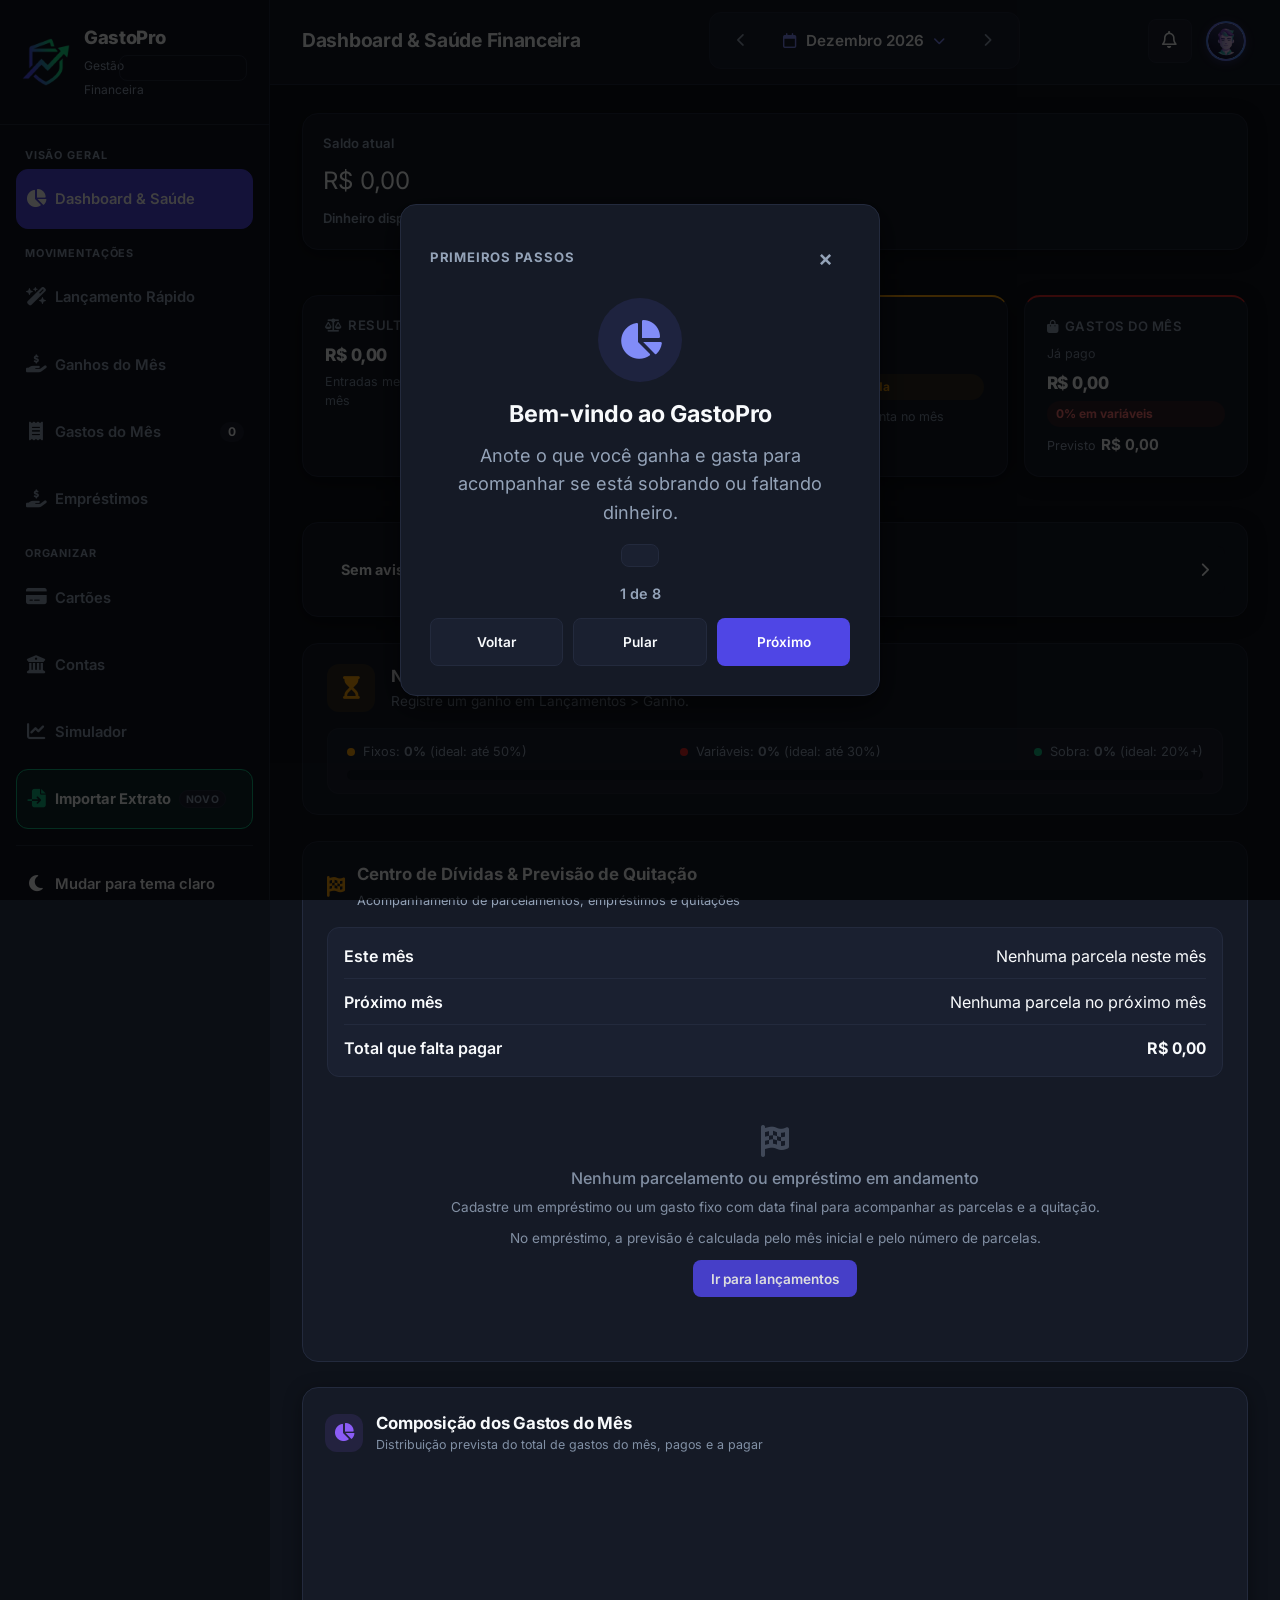
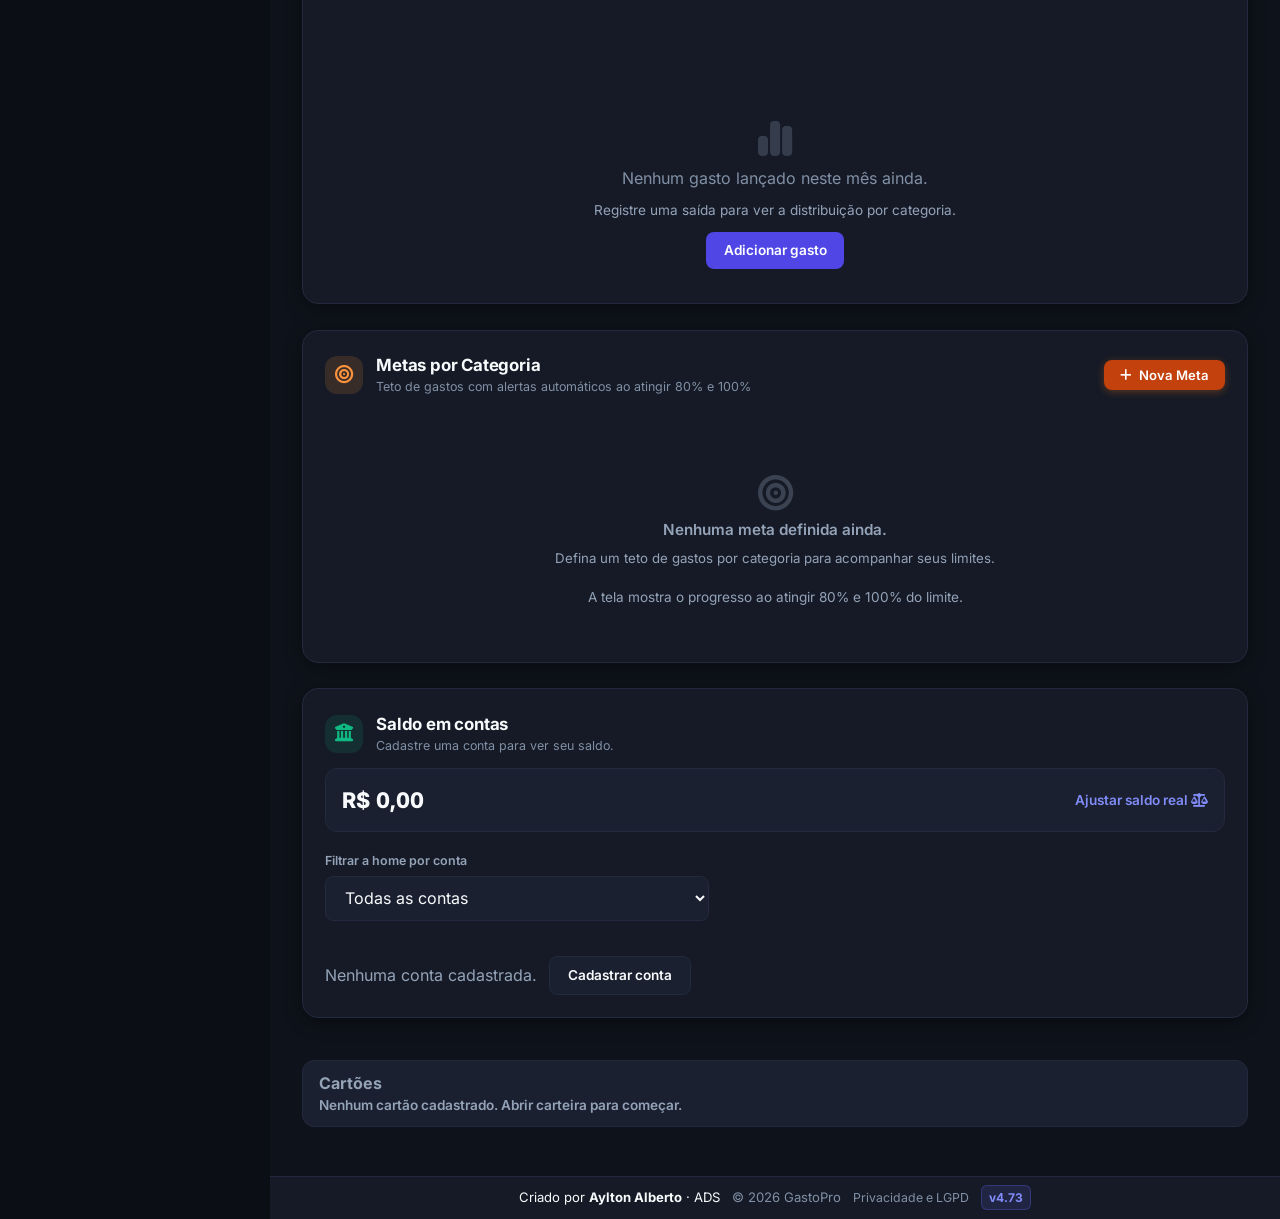
==== index.html @ 758fc3a4 "Corrige Politica de Privacidade e testes de push" ====
<!DOCTYPE html>
<html lang="pt-BR">

<head>
  <meta charset="UTF-8" />
  <meta http-equiv="Content-Security-Policy"
    content="default-src 'self';
             script-src 'self';
             style-src 'self' 'unsafe-inline';
             font-src 'self';
             img-src 'self' data: blob: https://*.googleusercontent.com;
             object-src 'none';
             base-uri 'self';
             form-action 'self';
             connect-src 'self' https://xfjhgzcqlrhpckqwnqtk.supabase.co wss://xfjhgzcqlrhpckqwnqtk.supabase.co;" />

  <script src="js/theme.js"></script>
  <meta name="viewport" content="width=device-width, initial-scale=1.0, viewport-fit=cover" />
  <title>GastoPro — Controle de Gastos & Saúde Financeira</title>
  <meta name="description"
    content="GastoPro: controle financeiro pessoal profissional com Dashboard de Saúde Financeira, Ganhos e Gastos integrados." />
  <meta name="theme-color" content="#0b0e14" />
  <meta name="mobile-web-app-capable" content="yes" />
  <meta name="apple-mobile-web-app-capable" content="yes" />
  <meta name="apple-mobile-web-app-status-bar-style" content="default" />
  <meta name="apple-mobile-web-app-title" content="GastoPro" />
  <link rel="icon" type="image/png" sizes="192x192" href="assets/icon-192.png" />
  <link rel="apple-touch-icon" sizes="180x180" href="assets/apple-touch-icon.png" />
  <link rel="manifest" href="manifest.json" />

  <link rel="stylesheet" href="assets/fontawesome/css/all.min.css" />

  <!-- CSS -->
  <link rel="stylesheet" href="css/style.css" />
</head>

<body class="auth-checking">

  <a class="skip-link" href="#mainContent">Pular para o conteúdo</a>

  <div class="app-shell">

    <!-- Overlay para fechar sidebar no mobile ao clicar fora -->
    <div class="sidebar-overlay" id="sidebarOverlay"></div>

    <!-- ==========================================
         MENU LATERAL (SIDEBAR)
         ========================================== -->
    <aside class="sidebar" id="sidebar">
      <div class="sidebar-top">
        <div class="brand">
          <img src="assets/logo-symbol.png" alt="Símbolo GastoPro" class="brand-logo-img" />
          <div class="brand-text">
            <h2>GastoPro</h2>
            <span>Gestão Financeira</span>
          </div>
        </div>
        <button class="sidebar-close-btn" id="closeSidebarBtn" title="Fechar Menu" aria-label="Fechar menu de navegação">
          <i class="fa-solid fa-xmark"></i>
        </button>
        <div id="dashboardBalanceCheckNotice" class="balance-check-notice balance-check-notice-dashboard" hidden></div>
      </div>

      <nav class="sidebar-nav">
        <div class="sidebar-nav-groups">
          <section class="sidebar-group" aria-labelledby="sidebarDailyTitle">
            <h3 class="sidebar-group-title" id="sidebarDailyTitle">Visão geral</h3>
            <button class="nav-item active" data-view="dashboard" id="navDashboard">
              <i class="fa-solid fa-chart-pie"></i>
              <span>Dashboard & Saúde</span>
            </button>
          </section>

          <section class="sidebar-group" aria-labelledby="sidebarMovementTitle">
            <h3 class="sidebar-group-title" id="sidebarMovementTitle">Movimentações</h3>
            <button class="nav-item nav-item-wizard" id="sidebarWizardBtn" title="Lançamento rápido guiado em 4 passos">
              <i class="fa-solid fa-wand-magic-sparkles"></i>
              <span>Lançamento Rápido</span>
            </button>
            <button class="nav-item" data-view="incomes" id="navIncomes">
              <i class="fa-solid fa-hand-holding-dollar"></i>
              <span>Ganhos do Mês</span>
              <span class="nav-badge" id="sidebarIncomeCount" hidden></span>
            </button>
            <button class="nav-item" data-view="expenses" id="navExpenses">
              <i class="fa-solid fa-receipt"></i>
              <span>Gastos do Mês</span>
              <span class="nav-badge" id="sidebarExpenseCount"></span>
            </button>
            <button class="nav-item" data-view="loans" id="navLoans">
              <i class="fa-solid fa-hand-holding-dollar"></i>
              <span>Empréstimos</span>
            </button>
          </section>

          <section class="sidebar-group" aria-labelledby="sidebarMoreTitle">
            <h3 class="sidebar-group-title" id="sidebarMoreTitle">Organizar</h3>
            <button class="nav-item" data-view="cards" id="navCards">
              <i class="fa-solid fa-credit-card"></i>
              <span>Cartões</span>
            </button>
            <button class="nav-item" data-view="accounts" id="navAccounts">
              <i class="fa-solid fa-building-columns"></i>
              <span>Contas</span>
            </button>
            <button class="nav-item" data-view="simulator" id="navSimulator">
              <i class="fa-solid fa-chart-line" aria-hidden="true"></i>
              <span>Simulador</span>
            </button>
            <button class="nav-item nav-item-import" id="sidebarImportBtn" title="Importar arquivo (CSV, OFX ou XML)">
              <i class="fa-solid fa-file-import"></i>
              <span>Importar Extrato</span>
              <span class="nav-import-badge">Novo</span>
            </button>
          </section>
        </div>

        <div class="sidebar-footer">
          <button class="nav-item" data-view="admin" id="navAdmin" hidden>
            <i class="fa-solid fa-shield-halved"></i>
            <span>Admin</span>
            <span class="nav-badge admin-nav-badge" id="adminNewCount" aria-label="0 mensagens novas" hidden>0</span>
          </button>
          <button type="button" class="nav-item theme-toggle-btn" id="themeToggleBtn"
            aria-label="Mudar para tema claro" aria-pressed="false" title="Mudar para tema claro">
            <i class="fa-solid fa-moon" id="themeToggleIcon" aria-hidden="true"></i>
            <span class="theme-toggle-label" id="themeToggleLabel">Mudar para tema claro</span>
          </button>
        </div>
      </nav>
    </aside>

    <!-- ==========================================
         ÁREA PRINCIPAL DE CONTEÚDO
         ========================================== -->
    <div class="main-content">

      <!-- Topbar Header -->
      <header class="topbar">
        <div class="topbar-left">
          <button class="menu-toggle-btn" id="menuToggleBtn" title="Alternar Menu" aria-label="Abrir menu de navegação" aria-expanded="false">
            <i class="fa-solid fa-bars"></i>
          </button>
          <h1 class="view-title" id="currentViewTitle">Dashboard Geral</h1>
        </div>

        <button type="button" class="mobile-brand" data-goto="dashboard" aria-label="GastoPro — início">
          <img src="assets/logo-symbol.png" alt="" />
          <span>GastoPro</span>
        </button>

        <!-- Seletor de Mês com Mini Calendário Popover -->
        <div class="month-selector-bar" id="monthSelectorBar">
          <button id="prevMonthBtn" class="btn-icon" title="Mês anterior" aria-label="Mês anterior">
            <i class="fa-solid fa-chevron-left"></i>
          </button>

          <button class="current-month-display" id="monthPickerTrigger" title="Clique para abrir o calendário de meses" aria-haspopup="dialog" aria-expanded="false">
            <i class="fa-regular fa-calendar text-primary"></i>
            <span id="currentMonthLabel"></span>
            <i class="fa-solid fa-chevron-down caret-icon"></i>
          </button>

          <button id="nextMonthBtn" class="btn-icon" title="Próximo mês" aria-label="Próximo mês">
            <i class="fa-solid fa-chevron-right"></i>
          </button>

          <!-- POPOVER CALENDÁRIO DE MESES -->
          <div class="month-picker-popover" id="monthPickerPopover" role="dialog" aria-label="Selecionar mês">
            <div class="picker-year-nav">
              <button class="btn-icon btn-sm" id="pickerPrevYearBtn" title="Ano anterior" aria-label="Ano anterior">
                <i class="fa-solid fa-chevron-left"></i>
              </button>
              <strong id="pickerYearDisplay">2026</strong>
              <button class="btn-icon btn-sm" id="pickerNextYearBtn" title="Próximo ano" aria-label="Próximo ano">
                <i class="fa-solid fa-chevron-right"></i>
              </button>
            </div>

            <div class="picker-months-grid" id="pickerMonthsGrid">
              <!-- Renderizado dinamicamente -->
            </div>
          </div>
        </div>

        <!-- Topbar Right: Saldo + Botão Atualizar + Foto/Avatar do Usuário -->
        <div class="topbar-right">
          <div class="topbar-summary">
            <div class="topbar-balance-content">
              <div class="topbar-balance-line">
                <span class="topbar-label">Saldo atual:</span>
                <button type="button" class="topbar-value financial-amount financial-amount--neutral topbar-balance-button" id="topbarBalance"
                  data-action="open-balance-adjustment" aria-label="Ajustar saldo real da conta">R$ 0,00</button>
                <span class="topbar-empty-message" id="topbarBalanceEmpty" hidden>Cadastre uma conta para ver seu saldo.</span>
              </div>
              <div class="topbar-month-result">
                <span>Resultado do mês:</span>
                <strong class="financial-amount financial-amount--neutral" id="topbarMonthlyResult">R$ 0,00</strong>
              </div>
              <small class="account-balance-date-note topbar-balance-date-note" id="topbarBalanceDateNote" hidden>
                Informe a data do saldo inicial para maior precisão.
              </small>
            </div>
          </div>

          <button type="button" class="notifications-trigger" id="notificationsTrigger" data-action="toggle-notifications"
            aria-label="Abrir avisos" aria-expanded="false" aria-controls="notificationsPanel">
            <i class="fa-regular fa-bell" aria-hidden="true"></i>
            <span class="notifications-unread-count" id="notificationsUnreadCount" hidden>0</span>
          </button>

          <button class="user-avatar-btn" id="userMenuBtn" title="Menu do Usuário" aria-label="Abrir menu do usuário" aria-haspopup="dialog" aria-expanded="false">
            <img src="assets/default_avatar.jpg" alt="Avatar do Usuário" class="user-avatar-sm" id="topbarAvatarImg" referrerpolicy="no-referrer" />
          </button>
        </div>
      </header>

      <nav class="mobile-bottom-nav" id="mobileBottomNav" aria-label="Navegação principal">
        <button type="button" class="mobile-bottom-nav-item is-active" data-action="mobile-nav"
          data-destination="home" aria-label="Início" aria-current="page">
          <i class="fa-solid fa-house" aria-hidden="true"></i><span>Início</span>
        </button>
        <button type="button" class="mobile-bottom-nav-item" data-action="mobile-nav"
          data-destination="entries" aria-label="Lançamentos">
          <i class="fa-solid fa-list" aria-hidden="true"></i><span>Lançamentos</span>
        </button>
        <button type="button" class="mobile-bottom-nav-item" data-action="mobile-nav"
          data-destination="cards" aria-label="Cartões">
          <i class="fa-solid fa-credit-card" aria-hidden="true"></i><span>Cartões</span>
        </button>
        <button type="button" class="mobile-bottom-nav-item" data-action="mobile-nav"
          data-destination="goals" aria-label="Metas">
          <i class="fa-solid fa-bullseye" aria-hidden="true"></i><span>Metas</span>
        </button>
        <button type="button" class="mobile-bottom-nav-item" data-action="mobile-nav"
          data-destination="more" aria-label="Mais opções">
          <i class="fa-solid fa-ellipsis" aria-hidden="true"></i><span>Mais</span>
        </button>
      </nav>

      <section class="notifications-panel" id="notificationsPanel" aria-label="Central de avisos" hidden>
        <div class="notifications-panel-header">
          <div>
            <h2>Avisos</h2>
            <p id="notificationsUnreadLabel">Nenhum aviso não lido</p>
          </div>
          <button type="button" class="drawer-close-btn notifications-close" id="closeNotificationsBtn"
            aria-label="Fechar avisos">&times;</button>
        </div>
        <div class="notifications-panel-actions">
          <button type="button" class="notification-text-action" data-action="notifications-clear-all">Limpar tudo</button>
        </div>
        <div class="notifications-list" id="notificationsList" aria-live="polite"></div>
        <details class="notifications-settings">
          <summary>Escolher quais avisos aparecem</summary>
          <div id="notificationSettingsList"></div>
        </details>
      </section>

      <!-- ==========================================
           DRAWER LATERAL DO USUÁRIO (DIREITA)
           ========================================== -->
      <div class="profile-drawer-overlay" id="profileDrawerOverlay"></div>
      <aside class="profile-drawer" id="profileDrawer" role="dialog" aria-modal="true" aria-label="Menu do usuário" aria-hidden="true" inert>
        <div class="drawer-header">
          <h3>Painel do Usuário</h3>
          <button class="drawer-close-btn" id="closeDrawerBtn" aria-label="Fechar menu do usuário">&times;</button>
        </div>

        <div class="drawer-body">
          <section class="drawer-section drawer-profile-section">
            <h4 class="drawer-section-title">Perfil</h4>
            <div class="drawer-user-card">
              <label class="profile-name-label" for="profileNameInput">Seu nome</label>
              <div class="drawer-avatar-wrapper" id="changeAvatarBtn" role="button" tabindex="0"
                aria-label="Enviar foto de perfil" title="Clique para fazer upload da sua foto">
                <div class="drawer-user-avatar">
                  <img src="assets/default_avatar.jpg" alt="Avatar do Usuário" id="drawerAvatarImg" referrerpolicy="no-referrer" />
                </div>
                <div class="avatar-camera-badge"><i class="fa-solid fa-camera"></i></div>
              </div>
              <input type="file" id="avatarFileInput" accept="image/jpeg,image/png,image/webp" style="display: none;" />
              <div class="drawer-user-info">
                <div class="profile-name-edit-row">
                  <input type="text" id="profileNameInput" class="profile-name-input" value="" placeholder="Escreva seu nome..." />
                  <button type="button" id="saveProfileNameBtn" class="btn-save-name" title="Salvar nome" aria-label="Salvar nome do perfil">
                    <i class="fa-solid fa-check" aria-hidden="true"></i><span>Salvar nome</span>
                  </button>
                </div>
              </div>
              <p class="drawer-storage-status" id="drawerStorageStatus">
                <i class="fa-solid fa-cloud-arrow-up text-primary" aria-hidden="true"></i>
                <span id="accountStatusText">Modo Local (Não conectado)</span>
              </p>
            </div>
            <div class="avatar-gallery" id="avatarGallery" role="group" aria-label="Galeria de avatares"></div>
            <button type="button" class="drawer-action-btn avatar-remove-button" id="removeProfilePhotoBtn" hidden>
              <div class="action-icon bg-primary-soft">
                <i class="fa-solid fa-image-portrait text-primary" aria-hidden="true"></i>
              </div>
              <div class="action-text">
                <strong>Remover foto</strong>
                <span>Voltar ao avatar escolhido</span>
              </div>
            </button>
          </section>

          <section class="drawer-section drawer-account-section">
            <h4 class="drawer-section-title">Conta</h4>
            <div class="drawer-account-controls">
            <div id="accountGuestCard" class="account-card">
              <p class="account-desc">Crie uma conta gratuita para sincronizar seus dados entre dispositivos.</p>
              <button type="button" id="openAuthModalBtn" class="btn-auth-trigger">
                <i class="fa-solid fa-arrow-right-to-bracket" aria-hidden="true"></i> Entrar ou Criar Conta
              </button>
            </div>
            <div id="accountLoggedCard" class="account-card" style="display: none;">
              <div class="logged-user-row">
                <i class="fa-solid fa-circle-check text-success" aria-hidden="true"></i>
                <div>
                  <strong id="loggedUserEmail">usuario@email.com</strong>
                  <small>Conectado via Nuvem</small>
                </div>
              </div>
              <button type="button" id="logoutBtn" class="btn-auth-logout">
                <i class="fa-solid fa-arrow-right-from-bracket" aria-hidden="true"></i> Sair da Conta
              </button>
            </div>
            <button type="button" id="refreshAppBtn" class="drawer-action-btn" title="Atualizar dados e sincronizar">
              <div class="action-icon bg-primary-soft">
                <i class="fa-solid fa-arrows-rotate text-primary" id="refreshIcon" aria-hidden="true"></i>
              </div>
              <div class="action-text">
                <strong>Atualizar dados</strong>
                <span>Sincronizar e atualizar esta tela</span>
              </div>
            </button>
            </div>
          </section>

          <section class="drawer-section drawer-privacy-section">
            <h4 class="drawer-section-title">Privacidade</h4>
            <label class="privacy-consent-setting" for="adminVisibilityEnabled">
              <input type="checkbox" id="adminVisibilityEnabled" />
              <span>
                <strong>Permitir que o administrador veja meu nome e e-mail</strong>
                <small>Desligado por padrão. Você pode revogar a qualquer momento.</small>
              </span>
            </label>
            <label class="privacy-consent-setting" for="usageTelemetryEnabled">
              <input type="checkbox" id="usageTelemetryEnabled" />
              <span>
                <strong>Compartilhar dados de uso para melhorar o app</strong>
                <small>Desligado por padrão. Compartilha apenas eventos de uso sem texto livre ou dados financeiros.</small>
              </span>
            </label>
            <p class="privacy-sync-status" id="privacySyncStatus" role="status" aria-live="polite" hidden>
              Alteração ainda não enviada ao servidor
            </p>
            <a href="#" id="drawerPrivacyLink" class="drawer-privacy-link">Política de Privacidade</a>
          </section>

          <section class="drawer-section drawer-data-section">
            <h4 class="drawer-section-title">Dados e cópia de segurança</h4>
            <div class="drawer-backup-controls">
            <p class="user-data-description">
              A cópia serve para guardar e restaurar seus dados no app; não é feita para abrir ou ler.
              A exportação inclui lançamentos, gastos fixos, metas, contas, cartões, compras no cartão,
              regras de Fixo e mensagens enviadas em Fale comigo.
            </p>
            <button id="exportBtn" class="drawer-action-btn" title="Exportar todos os meus dados">
              <div class="action-icon bg-primary-soft">
                <i class="fa-solid fa-download text-primary" aria-hidden="true"></i>
              </div>
              <div class="action-text">
                <strong>Exportar todos os meus dados</strong>
                <span>Cópia de segurança (para restaurar no app)</span>
              </div>
            </button>
            <button type="button" id="restoreBackupBtn" class="drawer-action-btn" title="Restaurar cópia de segurança">
              <div class="action-icon bg-primary-soft">
                <i class="fa-solid fa-upload text-primary" aria-hidden="true"></i>
              </div>
              <div class="action-text">
                <strong>Restaurar cópia de segurança</strong>
                <span>Mesclar ou substituir os dados deste aparelho</span>
              </div>
            </button>
            <input type="file" id="restoreBackupFile" accept=".json,application/json" hidden />
            <button type="button" id="openReportModalBtn" class="drawer-action-btn"
              title="Relatório para ler ou imprimir (PDF)" aria-haspopup="dialog" aria-controls="reportModal">
              <div class="action-icon bg-primary-soft">
                <i class="fa-solid fa-file-pdf text-primary" aria-hidden="true"></i>
              </div>
              <div class="action-text">
                <strong>Relatório para ler ou imprimir (PDF)</strong>
                <span>Gerar um relatório financeiro para impressão</span>
              </div>
            </button>
            <button type="button" id="openAccountantReportBtn" class="drawer-action-btn"
              title="Gerar relatório para o contador" aria-haspopup="dialog" aria-controls="reportModal">
              <div class="action-icon bg-primary-soft">
                <i class="fa-solid fa-file-invoice-dollar text-primary" aria-hidden="true"></i>
              </div>
              <div class="action-text">
                <strong>Relatório para o contador</strong>
                <span>Organizador local em CSV, Excel ou PDF</span>
              </div>
            </button>
            </div>
          </section>

          <section class="drawer-section drawer-about-section">
            <h4 class="drawer-section-title">App</h4>
            <div class="app-update-notice" id="appUpdateNotice" role="status" hidden>
              <span>Nova versão disponível.</span>
              <button type="button" class="btn-secondary" id="appUpdateCheckBtn">Atualizar</button>
            </div>
            <button id="drawerRefreshBtn" class="drawer-action-btn" title="Buscar nova versão do app" aria-label="Buscar nova versão do app">
              <div class="action-icon bg-primary-soft">
                <i class="fa-solid fa-cloud-arrow-down text-primary" id="drawerRefreshIcon" aria-hidden="true"></i>
              </div>
              <div class="action-text">
                <strong>Buscar nova versão do app</strong>
                <span>Versão v4.73</span>
              </div>
            </button>
            <div class="drawer-about-help">
            <button type="button" class="drawer-action-btn" id="reopenOnboardingBtn">
              <div class="action-icon bg-primary-soft">
                <i class="fa-solid fa-play text-primary" aria-hidden="true"></i>
              </div>
              <div class="action-text">
                <strong>Ver tutorial de novo</strong>
                <span>Rever as dicas de primeiro acesso</span>
              </div>
            </button>
            <details class="how-to-use-section" id="userTutorials">
              <summary class="irreversible-actions-summary" aria-expanded="false">
                <span class="action-text">
                  <strong>Tutoriais</strong>
                </span>
                <svg class="irreversible-actions-chevron" viewBox="0 0 24 24" fill="none"
                  stroke="currentColor" stroke-width="2" aria-hidden="true" focusable="false">
                  <path d="m6 9 6 6 6-6"></path>
                </svg>
              </summary>
              <div class="how-to-use-topics" id="howToUseTopics"></div>
            </details>
            <button type="button" id="navContact" class="drawer-action-btn contact-shortcut" data-action="open-contact">
              <div class="action-icon bg-primary-soft">
                <i class="fa-regular fa-comment-dots text-primary" aria-hidden="true"></i>
              </div>
              <div class="action-text">
                <strong>Fale comigo</strong>
                <span>Enviar mensagem e acompanhar respostas</span>
              </div>
            </button>
            </div>
          </section>

          <section class="drawer-section drawer-advanced-section">
            <h4 class="drawer-section-title">Avançado</h4>
            <details class="diagnostic-details" id="diagnosticDetails" hidden>
              <summary>Diagnóstico (temporário)</summary>
              <p class="diagnostic-description">
                O registro fica só neste aparelho e não é enviado a ninguém.
              </p>
              <div class="diagnostic-actions">
                <button type="button" class="btn-secondary" id="diagnosticCopyButton">Copiar registro</button>
                <button type="button" class="btn-secondary" id="diagnosticClearButton">Limpar registro</button>
              </div>
              <p class="diagnostic-status" id="diagnosticStatus" role="status" aria-live="polite"></p>
              <ol class="diagnostic-log-list" id="diagnosticLogList" aria-label="Eventos de diagnóstico"></ol>
            </details>
          <details class="irreversible-actions" id="irreversibleActions">
            <summary class="irreversible-actions-summary" aria-expanded="false">
              <i class="fa-solid fa-triangle-exclamation" aria-hidden="true"></i>
              <span class="action-text">
                <strong>Zona de perigo</strong>
                <span>Zerar ou apagar dados; excluir conta.</span>
              </span>
              <svg class="irreversible-actions-chevron" viewBox="0 0 24 24" fill="none"
                stroke="currentColor" stroke-width="2" aria-hidden="true" focusable="false">
                <path d="m6 9 6 6 6-6"></path>
              </svg>
            </summary>
            <div class="irreversible-action">
              <button type="button" id="clearDataBtn" class="irreversible-action-button" data-risk-level="1"
                aria-label="Zerar dados financeiros. Apaga lançamentos, fixos, contas, cartões, compras, metas e regras; preserva perfil, mensagens e login."
                title="Apaga lançamentos, fixos, contas, cartões, compras, metas e regras. Preserva perfil, mensagens e login.">
                <i class="fa-solid fa-trash-can" aria-hidden="true"></i> Zerar dados financeiros
              </button>
              <p class="irreversible-action-description">Apaga lançamentos, fixos, contas, cartões, compras, metas e regras. Preserva perfil, mensagens e login.</p>
            </div>
            <div class="irreversible-action">
              <button type="button" id="deleteAllMyDataBtn" class="irreversible-action-button" data-risk-level="2"
                aria-label="Apagar meus dados e manter o login. Apaga dados financeiros, perfil, mensagens e eventos."
                title="Apaga dados financeiros, perfil, mensagens e eventos. Mantém sua conta de login.">
                <i class="fa-solid fa-trash-can" aria-hidden="true"></i> Apagar meus dados
              </button>
              <p class="irreversible-action-description">Apaga dados financeiros, perfil, mensagens e eventos. Mantém sua conta de login.</p>
            </div>
            <div class="irreversible-action irreversible-action-account" id="deleteAccountAction" hidden>
              <button type="button" id="deleteAccountBtn" class="irreversible-action-button" data-risk-level="3"
                aria-label="Excluir conta definitivamente. Remove a conta de login e todos os dados vinculados na nuvem e neste aparelho."
                title="Remove a conta de login e todos os dados vinculados na nuvem e neste aparelho.">
                <i class="fa-solid fa-user-xmark" aria-hidden="true"></i> Excluir conta
              </button>
              <p class="irreversible-action-description">Remove a conta de login e todos os dados vinculados na nuvem e neste aparelho.</p>
            </div>
          </details>
          </section>
        </div>
      </aside>

      <!-- CONTAINER DAS TELAS COM TRANSIÇÃO SUAVE -->
      <main class="views-wrapper" id="mainContent">

        <!-- ====================================================
             TELA 1: HOME / DASHBOARD & SAÚDE FINANCEIRA
             ==================================================== -->
        <section class="view-section active" id="view-dashboard">

          <section class="dashboard-highlight-card" aria-label="Saldo atual">
            <div class="dashboard-highlight-value">
              <span>Saldo atual</span>
              <button type="button" class="financial-amount financial-amount--neutral dashboard-balance-action"
                id="dashboardCurrentBalance" data-action="open-balance-adjustment"
                aria-label="Ajustar saldo real da conta">R$ 0,00</button>
              <span class="dashboard-highlight-description">Dinheiro disponível nas contas hoje</span>
            </div>
            <div class="dashboard-balance-warning" id="dashboardBalanceWarning" role="status" aria-live="polite" hidden>
              <i class="fa-solid fa-triangle-exclamation" aria-hidden="true"></i>
              <span id="dashboardBalanceWarningText"></span>
            </div>
          </section>

          <section class="install-app-card" id="installAppCard" aria-labelledby="installAppTitle" hidden>
            <div class="install-app-content">
              <div class="install-app-mark" aria-hidden="true">
                <svg viewBox="0 0 24 24" focusable="false">
                  <path d="M12 15V3m0 0L7.5 7.5M12 3l4.5 4.5M5 13v6a2 2 0 0 0 2 2h10a2 2 0 0 0 2-2v-6" />
                </svg>
              </div>
              <div class="install-app-copy">
                <h2 id="installAppTitle">Instalar o app</h2>
                <p>Tenha o GastoPro à mão na tela inicial do celular.</p>
                <div class="install-app-ios-steps" id="installAppIosInstructions" hidden>
                  <div class="install-app-step">
                    <span class="install-app-step-number">1</span>
                    <svg viewBox="0 0 24 24" aria-hidden="true" focusable="false">
                      <path d="M12 15V3m0 0L7.5 7.5M12 3l4.5 4.5M5 13v6a2 2 0 0 0 2 2h10a2 2 0 0 0 2-2v-6" />
                    </svg>
                    <span>Toque em <strong>Compartilhar</strong> no Safari.</span>
                  </div>
                  <div class="install-app-step">
                    <span class="install-app-step-number">2</span>
                    <svg viewBox="0 0 24 24" aria-hidden="true" focusable="false">
                      <path d="M12 3v12m0 0 4-4m-4 4-4-4M5 14v5a2 2 0 0 0 2 2h10a2 2 0 0 0 2-2v-5M9 5h6" />
                    </svg>
                    <span>Escolha <strong>Adicionar à Tela de Início</strong>.</span>
                  </div>
                </div>
              </div>
            </div>
            <div class="install-app-actions">
              <button type="button" class="install-app-dismiss" id="dismissInstallAppButton">Agora não</button>
              <button type="button" class="install-app-primary" id="installAppButton" hidden>Instalar</button>
            </div>
          </section>

          <!-- KPIs do Mês -->
          <div class="kpi-grid">
            <!-- Resultado do mês -->
            <div class="kpi-card result-card" role="group" aria-label="Resultado do mês">
              <div class="kpi-header">
                <span class="kpi-title">
                  <i class="fa-solid fa-scale-balanced" aria-hidden="true"></i>
                  <span>Resultado</span>
                </span>
              </div>
              <div class="kpi-value financial-amount financial-amount--neutral" id="dashboardMonthlyResult">R$ 0,00</div>
              <span class="kpi-caption">Entradas menos despesas do mês</span>
            </div>

            <!-- Total Recebido -->
            <div class="kpi-card income-card" data-goto="incomes" role="button" tabindex="0"
              aria-label="Total recebido: abrir e gerenciar entradas do mês" title="Clique para gerenciar ganhos">
              <div class="kpi-header">
                <span class="kpi-title">
                  <i class="fa-solid fa-arrow-down" aria-hidden="true"></i>
                  <span>Recebido</span>
                </span>
              </div>
              <div class="kpi-value text-success financial-amount financial-amount--positive" id="totalIncomeDisplay">R$ 0,00</div>
              <span class="badge badge-success kpi-badge" id="incomeCount">0 entradas</span>
              <span class="kpi-caption">Entradas registradas no mês</span>
            </div>

            <!-- Gastos Fixos -->
            <div class="kpi-card fixed-card" data-goto="expenses" role="button" tabindex="0"
              aria-label="Gastos fixos: abrir e gerenciar gastos do mês" title="Clique para gerenciar gastos">
              <div class="kpi-header">
                <span class="kpi-title">
                  <i class="fa-solid fa-house-lock" aria-hidden="true"></i>
                  <span>Fixos</span>
                </span>
              </div>
              <div class="kpi-value text-warning financial-amount financial-amount--neutral" id="totalFixedDisplay">R$ 0,00</div>
              <span class="badge badge-warning kpi-badge" id="fixedPercentage">0% da renda</span>
              <span class="kpi-caption" id="fixedPaidStatus">Fixos pagos e pendentes</span>
            </div>

            <!-- Gastos do Mês -->
            <div class="kpi-card variable-card" data-goto="expenses" role="button" tabindex="0"
              aria-label="Gastos do mês: abrir e gerenciar gastos" title="Clique para gerenciar gastos">
              <div class="kpi-header">
                <span class="kpi-title">
                  <i class="fa-solid fa-bag-shopping" aria-hidden="true"></i>
                  <span>Gastos do Mês</span>
                </span>
              </div>
              <span class="kpi-caption">Já pago</span>
              <div class="kpi-value text-danger financial-amount financial-amount--negative" id="totalPaidExpensesDisplay">R$ 0,00</div>
              <span class="badge badge-danger kpi-badge" id="variablePercentage">0% em variáveis</span>
              <div class="kpi-paid-summary">
                <span>Previsto</span>
                <strong class="financial-amount financial-amount--negative" id="totalExpensesForecastDisplay">R$ 0,00</strong>
              </div>
            </div>
          </div>

          <section class="panel-box financial-insights-panel" id="financialInsightsPanel" aria-label="Alertas e resumo financeiro">
            <button type="button" class="financial-insights-mobile-strip" id="financialInsightsMobileStrip"
              aria-label="Abrir a lista de avisos" aria-controls="notificationsPanel">
              <span id="financialInsightsMobileSummary">Sem avisos</span>
              <i class="fa-solid fa-chevron-right" aria-hidden="true"></i>
            </button>
            <div class="panel-header">
              <div class="panel-title-group">
                <div class="panel-icon bg-green-soft"><i class="fa-solid fa-lightbulb" aria-hidden="true"></i></div>
                <div>
                  <h2>Alertas e resumo</h2>
                  <p>Orientações calculadas neste aparelho com seus lançamentos</p>
                </div>
              </div>
            </div>
            <div class="financial-insights-grid">
              <div class="financial-insights-alerts" id="financialInsightsAlerts" aria-live="polite"></div>
              <section class="financial-month-summary" id="financialMonthSummary" aria-live="polite"></section>
            </div>
          </section>

          <!-- Diagnóstico de Saúde Financeira -->
          <div class="health-banner" id="healthBanner">
            <div class="health-content">
              <div class="health-status-icon" id="healthStatusIcon">
                <i class="fa-solid fa-heart-pulse"></i>
              </div>
              <div class="health-info">
                <h3 id="healthTitle">Diagnóstico do seu mês</h3>
                <p id="healthDescription">Você está comprometendo suas finanças de forma equilibrada.</p>
              </div>
            </div>

            <!-- Barra 50/30/20 -->
            <div class="health-bars-wrapper">
              <div class="progress-labels">
                <span><span class="dot dot-fixed"></span> Fixos: <strong id="lblPctFixed">0%</strong> (ideal: até
                  50%)</span>
                <span><span class="dot dot-var"></span> Variáveis: <strong id="lblPctVar">0%</strong> (ideal: até
                  30%)</span>
                <span><span class="dot dot-save"></span> Sobra: <strong id="lblPctSave">0%</strong> (ideal: 20%+)</span>
              </div>
              <div class="multi-progress-bar">
                <div class="bar-segment bar-fixed" id="barFixed" style="width: 0%"></div>
                <div class="bar-segment bar-variable" id="barVariable" style="width: 0%"></div>
                <div class="bar-segment bar-savings" id="barSavings" style="width: 0%"></div>
              </div>
            </div>
          </div>

          <!-- Centro de Dívidas & Quitação -->
          <div class="debt-summary-panel">
            <div class="debt-header">
              <div class="debt-title">
                <i class="fa-solid fa-flag-checkered text-warning"></i>
                <div>
                  <h3>Centro de Dívidas & Previsão de Quitação</h3>
                  <span>Acompanhamento de parcelamentos, empréstimos e quitações</span>
                </div>
              </div>
            </div>

            <div class="debt-month-summary" id="debtCenterSummary" aria-live="polite"></div>
            <div class="debt-cards-grid" id="debtCardsGrid">
              <!-- Renderizado dinamicamente -->
            </div>
          </div>

          <!-- Gráfico de Distribuição -->
          <div class="panel-box" id="dashboardCategoryPanel">
            <div class="panel-header">
              <div class="panel-title-group">
                <div class="panel-icon bg-purple-soft"><i class="fa-solid fa-chart-pie"></i></div>
                <div>
                  <h2>Composição dos Gastos do Mês</h2>
                  <p>Distribuição prevista do total de gastos do mês, pagos e a pagar</p>
                </div>
              </div>
            </div>
            <div class="chart-wrapper">
              <div class="category-chart-canvas">
                <canvas id="categoryChart"></canvas>
              </div>
              <ul id="categoryChartLegend" class="category-chart-legend" aria-label="Categorias e porcentagens dos gastos"></ul>
              <div id="chartEmptyMessage" class="chart-empty" style="display: none;"></div>
            </div>
          </div>

          <!-- Metas por Categoria -->
          <div class="panel-box goals-panel" id="goalsDashboardPanel">
            <div class="panel-header">
              <div class="panel-title-group">
                <div class="panel-icon bg-orange-soft"><i class="fa-solid fa-bullseye"></i></div>
                <div>
                  <h2>Metas por Categoria</h2>
                  <p>Teto de gastos com alertas automáticos ao atingir 80% e 100%</p>
                </div>
              </div>
              <button class="btn-add-goal" id="openGoalModalBtn" title="Adicionar meta de gasto">
                <i class="fa-solid fa-plus"></i> Nova Meta
              </button>
            </div>
            <div id="goalsListContainer" class="goals-list">
              <!-- Renderizado dinamicamente por renderGoalsSection() -->
            </div>
            <div id="goalsEmptyState" class="goals-empty" style="display:none;"></div>
          </div>

          <div class="panel-box account-balance-panel">
            <div class="account-balance-navigation">
              <div class="panel-header">
                <div class="panel-title-group">
                  <div class="panel-icon bg-green-soft"><i class="fa-solid fa-building-columns"></i></div>
                  <div>
                    <h2>Saldo em contas</h2>
                    <p id="accountBalanceFilterLabel">Saldo consolidado de todas as contas</p>
                  </div>
                </div>
              </div>
              <button type="button" class="account-balance-link" data-action="open-balance-adjustment"
                aria-label="Ajustar saldo real das contas">
                <strong id="dashboardAccountBalance">R$ 0,00</strong>
                <span>Ajustar saldo real <i class="fa-solid fa-scale-balanced"></i></span>
              </button>
            </div>
            <div class="form-group account-balance-filters">
              <label for="accountBalanceView">Filtrar a home por conta</label>
              <select id="accountBalanceView" class="form-select" aria-label="Selecionar visão do saldo das contas">
                <option value="all">Todas as contas</option>
                <option value="PF">Todas as contas PF</option>
                <option value="PJ">Todas as contas PJ</option>
              </select>
            </div>
            <div class="account-balance-empty" id="dashboardAccountsEmpty" hidden></div>
          </div>

          <div id="dashboardCreditCardSummary"></div>



        <!-- ====================================================
             TELA 2: GANHOS DO MÊS (VER, ALTERAR, EXCLUIR)
             ==================================================== -->
        </section>

        <section class="view-section entry-composer-view" id="view-entries">
          <div class="view-header-card">
            <div class="view-header-info">
              <div class="view-icon-badge"><i class="fa-solid fa-plus"></i></div>
              <div>
                <h2>Lançamentos</h2>
                <p id="entryComposerPrompt">Escolha o que deseja lançar</p>
              </div>
            </div>
          </div>
          <div class="entry-type-selector" role="group" aria-label="Tipo de lançamento">
            <button type="button" class="entry-type-button" data-entry-type="expense"
              aria-pressed="false">Gasto</button>
            <button type="button" class="entry-type-button" data-entry-type="income"
              aria-pressed="false">Ganho</button>
          </div>
          <div class="entry-form-slot" id="entryExpenseFormSlot"></div>
          <div class="entry-form-slot" id="entryIncomeFormSlot"></div>
        </section>

        <section class="view-section" id="view-incomes">


          <div class="view-header-card bg-green-gradient">
            <div class="view-header-info">
              <div class="view-icon-badge"><i class="fa-solid fa-hand-holding-dollar"></i></div>
              <div>
                <h2>Ganhos do Mês</h2>
                <p>Gerencie os ganhos lançados em <span class="badge-month-label"></span></p>
              </div>
            </div>
            <div class="view-header-total">
              <span class="total-caption">Total de Ganhos:</span>
              <span class="total-big text-white financial-amount" id="incomesPageTotal">R$ 0,00</span>
            </div>
            <button type="button" class="btn-primary control-center-create" data-action="open-income-entry">
              <i class="fa-solid fa-plus" aria-hidden="true"></i> Novo ganho
            </button>
          </div>

          <!-- Formulário Rápido de Novo Ganho -->
          <div class="panel-box">
            <div class="panel-header">
              <div class="panel-title-group">
                <div class="panel-icon bg-green-soft"><i class="fa-solid fa-plus"></i></div>
                <div>
                  <h3>Adicionar Novo Ganho</h3>
                  <p>Salário, adiantamento, rendas extras ou reembolsos</p>
                </div>
              </div>
            </div>

            <form id="incomeForm" class="form-grid-6">
              <div>
                <label for="incomeDesc">Descrição</label>
                <input type="text" id="incomeDesc" placeholder="Ex: Salário / Freela" required />
              </div>

              <div>
                <label for="incomeAmount">Valor (R$)</label>
                <div class="input-currency-wrapper">
                  <span class="prefix">R$</span>
                  <input type="number" step="0.01" min="0" id="incomeAmount" placeholder="0,00" required />
                </div>
              </div>

              <div>
                <label for="incomeCategory">Categoria</label>
                <select id="incomeCategory">
                  <option value="Salário">💼 Salário</option>
                  <option value="Adiantamento">📅 Adiantamento</option>
                  <option value="Extra">✨ Renda Extra</option>
                  <option value="Investimentos">📈 Rendimentos</option>
                  <option value="Outros">💵 Outros Ganhos</option>
                </select>
              </div>

              <div>
                <label for="incomeDate">Data do Recebimento</label>
                <input type="date" id="incomeDate" required />
              </div>

              <div class="payment-method-field">
                <label for="incomePaymentMethod">Forma de pagamento</label>
                <select id="incomePaymentMethod" class="payment-method-select"></select>
              </div>

              <div>
                <label for="incomeAccount">Conta</label>
                <select id="incomeAccount" class="account-select">
                  <option value="">Selecione uma conta</option>
                </select>
              </div>

              <div class="form-btn-align">
                <button type="submit" class="btn-primary w-100">
                  <i class="fa-solid fa-plus"></i> Inserir Ganho
                </button>
                <p class="form-submit-status" data-button-state-status role="status" aria-live="polite"></p>
              </div>
            </form>
          </div>

          <!-- Lista Gerenciável de Ganhos -->
          <div class="panel-box">
            <div class="panel-header">
              <div class="panel-title-group">
                <div class="panel-icon bg-green-soft"><i class="fa-solid fa-list-check"></i></div>
                <div>
                  <h3>Lista de Ganhos Registrados</h3>
                  <p>Clique em <strong>Editar</strong> para alterar valor ou descrição</p>
                </div>
              </div>
            </div>

            <div class="items-cards-list" id="incomesListDetailed">
              <!-- Renderizado dinamicamente -->
            </div>
          </div>

        </section>


        <!-- ====================================================
             TELA 3: GASTOS DO MÊS (VER, INSERIR, ALTERAR, EXCLUIR)
             ==================================================== -->
        <section class="view-section" id="view-expenses">

          <div class="view-header-card bg-red-gradient">
            <div class="view-header-info">
              <div class="view-icon-badge"><i class="fa-solid fa-receipt"></i></div>
              <div>
                <h2>Gastos do Mês</h2>
                <p>Gerencie todos os tipos de gasto de <span
                    class="badge-month-label"></span></p>
              </div>
            </div>
            <div class="view-header-total">
              <span class="total-caption">Já pago:</span>
              <span class="total-big text-white financial-amount" id="expensesPageTotal">R$ 0,00</span>
              <span class="total-caption">Previsto:</span>
              <span class="financial-amount" id="expensesPageForecast">R$ 0,00</span>
            </div>
            <button type="button" class="btn-primary control-center-create" data-action="open-expense-entry">
              <i class="fa-solid fa-plus" aria-hidden="true"></i> Novo gasto
            </button>
          </div>

          <!-- Formulário Rápido de Novo Gasto -->
          <div class="panel-box">
            <div class="panel-header">
              <div class="panel-title-group">
                <div class="panel-icon bg-red-soft"><i class="fa-solid fa-plus"></i></div>
                <div>
                  <h3>Adicionar Novo Gasto</h3>
                  <p>Cadastre despesas fixas ou gastos do dia a dia</p>
                </div>
              </div>
            </div>

            <form id="expenseForm" class="form-grid-6">
              <div>
                <label for="expenseDesc">Descrição do Gasto</label>
                <input type="text" id="expenseDesc" placeholder="Ex: Supermercado / Aluguel" required />
              </div>

              <div id="expenseAmountGroup">
                <label for="expenseAmount">Valor (R$)</label>
                <div class="input-currency-wrapper">
                  <span class="prefix">R$</span>
                  <input type="number" step="0.01" min="0" id="expenseAmount" placeholder="0,00" required />
                </div>
              </div>

              <div>
                <label for="expenseType">Tipo de Gasto</label>
                <select id="expenseType" required>
                  <option value="fixed">🔒 Gasto Fixo Contínuo</option>
                  <option value="variable">🛒 Variável / Dia a dia</option>
                </select>
              </div>

              <div id="expenseEndMonthWrapper" style="display: none;">
                <label for="expenseEndMonth">Mês Final (Quitação)</label>
                <input type="month" id="expenseEndMonth" placeholder="Ex: 2027-12" />
              </div>

              <div id="expenseDueDayWrapper" hidden>
              <label for="expenseDueDay">Dia do vencimento</label>
              <input type="number" id="expenseDueDay" min="1" max="31" step="1"
                inputmode="numeric" placeholder="1 a 31" />
              </div>

              <div id="expenseCategoryGroup">
                <label for="expenseCategory">Categoria</label>
                <select id="expenseCategory"></select>
              </div>

              <div id="expenseDateGroup">
                <label for="expenseDate">Data do Gasto</label>
                <input type="date" id="expenseDate" required />
              </div>

              <div id="expensePaymentMethodGroup" class="payment-method-field">
                <label for="expensePaymentMethod">Forma de pagamento</label>
                <select id="expensePaymentMethod" class="payment-method-select"></select>
              </div>

              <div id="expenseCreditFields" hidden>
                <label for="expenseCreditCard">Cartão e parcelas</label>
                <div class="form-row-2">
                  <select id="expenseCreditCard" aria-label="Cartão de crédito"></select>
                  <select id="expenseInstallments" aria-label="Quantidade de parcelas"></select>
                </div>
                <div id="expenseCreditCardPreview" class="credit-card-select-preview" aria-live="polite"></div>
                <small class="form-hint" id="expenseCreditCardHint"></small>
                <label for="expenseCreditAccount">Conta de destino</label>
                <select id="expenseCreditAccount" class="account-select">
                  <option value="">Selecione uma conta</option>
                </select>
              </div>

              <div id="expenseAccountGroup">
                <label for="expenseAccount">Conta</label>
                <select id="expenseAccount" class="account-select">
                  <option value="">Selecione uma conta</option>
                </select>
              </div>

              <div class="form-btn-align">
                <button type="submit" class="btn-danger w-100">
                  <i class="fa-solid fa-plus"></i> Inserir Gasto
                </button>
                <p class="form-submit-status" data-button-state-status role="status" aria-live="polite"></p>
              </div>
            </form>
          </div>

          <!-- Filtros de Visualização -->
          <div class="filter-tabs-row">
            <div class="filter-buttons">
              <button class="filter-btn active" data-filter="all">Todos os Gastos</button>
              <button class="filter-btn" data-filter="fixed">🔒 Fixos & Dívidas</button>
              <button class="filter-btn" data-filter="variable">🛒 Variáveis</button>
            </div>
            <div class="expenses-subtotals">
              <span>Fixos: <strong class="text-warning" id="subtotalFixedLabel">R$ 0,00</strong></span>
              <span>Variáveis: <strong class="text-danger" id="subtotalVarLabel">R$ 0,00</strong></span>
            </div>
          </div>

          <!-- Lista Gerenciável de Gastos -->
          <div class="panel-box">
            <div class="items-cards-list" id="expensesListDetailed">
              <!-- Renderizado dinamicamente -->
            </div>
          </div>

        </section>

        <section class="view-section" id="view-loans">
          <div class="view-header-card">
            <div class="view-header-info">
              <div class="view-icon-badge"><i class="fa-solid fa-hand-holding-dollar"></i></div>
              <div>
                <h2>Empréstimos</h2>
                <p>O valor recebido entra no saldo da conta, não como renda; as parcelas ficam como gastos a pagar.</p>
              </div>
            </div>
          </div>

          <div class="panel-box loan-form-panel">
            <div class="panel-header">
              <div class="panel-title-group">
                <div class="panel-icon bg-green-soft"><i class="fa-solid fa-plus"></i></div>
                <div>
                  <h3 id="loanFormTitle">Adicionar empréstimo</h3>
                  <p>Informe o valor recebido, as parcelas e a conta de destino.</p>
                </div>
              </div>
            </div>
            <form id="loanForm" class="loan-form-grid">
              <input type="hidden" id="loanEditId" />
              <div>
                <label for="loanDesc">Descrição</label>
                <input type="text" id="loanDesc" maxlength="300" required />
              </div>
              <div>
                <label for="loanReceivedAmount">Valor recebido (R$)</label>
                <input type="number" id="loanReceivedAmount" min="0" max="9999999999.99" step="0.01" inputmode="decimal" required />
              </div>
              <div>
                <label for="loanReceivedDate">Data do recebimento</label>
                <input type="date" id="loanReceivedDate" required />
              </div>
              <div>
                <label for="loanTotalPayable">Total a pagar (R$)</label>
                <input type="number" id="loanTotalPayable" min="0" max="9999999999.99" step="0.01" inputmode="decimal" required />
              </div>
              <div>
                <label for="loanInstallmentCount">Número de parcelas</label>
                <input type="number" id="loanInstallmentCount" min="1" max="480" step="1" inputmode="numeric" required />
              </div>
              <div>
                <label for="loanInstallmentAmount">Valor da parcela (R$)</label>
                <input type="number" id="loanInstallmentAmount" min="0" max="9999999999.99" step="0.01" inputmode="decimal" readonly required />
              </div>
              <div>
                <label for="loanDueDay">Dia do vencimento</label>
                <input type="number" id="loanDueDay" min="1" max="31" step="1" inputmode="numeric" placeholder="1 a 31" required />
              </div>
              <div>
                <label for="loanFirstMonth">Mês da primeira parcela</label>
                <input type="month" id="loanFirstMonth" required />
              </div>
              <div>
                <label for="loanAccount">Conta que recebeu</label>
                <select id="loanAccount" required>
                  <option value="">Selecione uma conta</option>
                </select>
                <p id="loanAccountNotice" class="form-hint" role="status"></p>
              </div>
              <p id="loanFormError" class="form-error" role="alert" hidden></p>
              <div class="loan-form-actions">
                <button type="submit" class="btn-primary" id="loanSubmitBtn">
                  <i class="fa-solid fa-plus" aria-hidden="true"></i> Salvar empréstimo
                </button>
                <button type="button" class="btn-secondary" id="loanCancelEditBtn" hidden>Cancelar edição</button>
              </div>
              <p class="form-submit-status" data-button-state-status role="status" aria-live="polite"></p>
            </form>
          </div>

          <div class="panel-box">
            <div class="panel-header">
              <div class="panel-title-group">
                <div class="panel-icon bg-green-soft"><i class="fa-solid fa-list-check"></i></div>
                <div>
                  <h3>Empréstimos cadastrados</h3>
                  <p>Acompanhe parcelas, valores restantes e modelos recorrentes.</p>
                </div>
              </div>
            </div>
            <div id="loansList" class="loan-list" aria-live="polite"></div>
          </div>

          <section class="loan-conflict-preview panel-box" id="loanConflictPreview" aria-labelledby="loanConflictTitle" hidden>
            <h3 id="loanConflictTitle">Confira possíveis conflitos</h3>
            <p>Escolha como continuar. Nenhum item será removido sem uma escolha e confirmação explícitas.</p>
            <div id="loanConflictItems" class="loan-conflict-items"></div>
            <div class="loan-conflict-actions">
              <button type="button" class="btn-primary" id="loanInsertAnywayBtn">Inserir mesmo assim</button>
              <button type="button" class="btn-danger" id="loanRemoveConflictBtn" disabled>Remover o item existente e inserir</button>
              <button type="button" class="btn-secondary" id="loanCancelConflictBtn">Cancelar</button>
            </div>
          </section>
        </section>

        <section class="view-section" id="view-cards">
          <div class="view-header-card">
            <div class="view-header-info">
              <div class="view-icon-badge"><i class="fa-solid fa-credit-card"></i></div>
              <div>
                <h2>Carteira de cartões</h2>
                <p>Limites e parcelas em aberto calculados pelas compras lançadas no app.</p>
              </div>
            </div>
            <button type="button" class="btn-primary" data-action="new-credit-card">
              <i class="fa-solid fa-plus"></i> Novo cartão
            </button>
          </div>
          <div class="panel-box credit-cards-panel">
            <div id="creditCardsList" class="goals-list"></div>
            <div id="creditCardsEmpty" class="goals-empty" hidden></div>
          </div>
        </section>

        <section class="view-section" id="view-accounts">
          <div class="view-header-card bg-green-gradient">
            <div class="view-header-info">
              <div class="view-icon-badge"><i class="fa-solid fa-building-columns"></i></div>
              <div>
                <h2>Contas bancárias</h2>
                <p>Gerencie contas PF e PJ e acompanhe seus saldos</p>
              </div>
            </div>
            <div class="view-header-total">
              <span class="total-caption">Saldo total:</span>
              <span class="total-big text-white financial-amount" id="accountsPageTotal">R$ 0,00</span>
            </div>
          </div>

          <div class="panel-box">
            <div class="panel-header">
              <div class="panel-title-group">
                <div class="panel-icon bg-green-soft"><i class="fa-solid fa-wallet"></i></div>
                <div>
                  <h3>Suas contas</h3>
                  <p>O saldo considera somente lançamentos pagos</p>
                </div>
              </div>
              <button type="button" class="btn-primary" data-action="new-account">
                <i class="fa-solid fa-plus"></i> Nova conta
              </button>
            </div>
            <div class="items-cards-list" id="accountsList">
              <!-- Renderizado dinamicamente -->
            </div>
          </div>

          <div class="panel-box" id="unassignedEntriesPanel" hidden>
            <div class="panel-header">
              <div class="panel-title-group">
                <div class="panel-icon bg-orange-soft"><i class="fa-solid fa-link"></i></div>
                <div>
                  <h3>Lançamentos sem conta</h3>
                  <p>Escolha uma conta para cada lançamento. Nada será movido sem sua escolha.</p>
                </div>
              </div>
            </div>
            <div class="items-cards-list" id="unassignedEntriesList"></div>
          </div>
        </section>

        <section class="view-section" id="view-simulator">
          <div class="view-header-card">
            <div class="view-header-info">
              <div class="view-icon-badge"><i class="fa-solid fa-chart-line" aria-hidden="true"></i></div>
              <div>
                <h2>Simulador de cenários</h2>
                <p>Compare projeções com base nos seus lançamentos e dívidas cadastrados.</p>
              </div>
            </div>
          </div>
          <p class="simulator-disclaimer">Simulação ilustrativa, não é recomendação financeira.</p>
          <div class="simulator-grid">
            <section class="panel-box simulator-panel" aria-labelledby="simulatorDebtTitle">
              <div class="panel-header">
                <div class="panel-title-group">
                  <div class="panel-icon bg-green-soft"><i class="fa-solid fa-hand-holding-dollar" aria-hidden="true"></i></div>
                  <div>
                    <h3 id="simulatorDebtTitle">Pagar dívida extra</h3>
                    <p>Veja como um valor adicional pode antecipar a quitação.</p>
                  </div>
                </div>
              </div>
              <p class="simulator-empty" id="simulatorDebtEmpty" role="status" hidden>
                Não há dívidas ativas cadastradas para simular.
              </p>
              <form id="simulatorDebtForm">
                <label for="simulatorDebtSelect">Dívida</label>
                <select id="simulatorDebtSelect" required></select>
                <label for="simulatorDebtExtra">Valor extra (R$)</label>
                <input id="simulatorDebtExtra" type="text" inputmode="decimal" value="0,00" required />
                <label for="simulatorDebtFrequency">Frequência do valor extra</label>
                <select id="simulatorDebtFrequency">
                  <option value="once">Uma vez</option>
                  <option value="monthly">Todo mês</option>
                </select>
                <button class="btn-primary simulator-action-btn" type="submit">Simular quitação</button>
              </form>
              <div class="simulator-result" id="simulatorDebtResult" aria-live="polite" hidden></div>
              <div class="simulator-chart-wrap" id="simulatorDebtChartWrap" hidden>
                <canvas id="simulatorDebtChart" role="img"
                  aria-label="Gráfico de linha do saldo devedor no cenário base e no simulado"></canvas>
              </div>
            </section>

            <section class="panel-box simulator-panel" aria-labelledby="simulatorCategoryTitle">
              <div class="panel-header">
                <div class="panel-title-group">
                  <div class="panel-icon bg-orange-soft"><i class="fa-solid fa-scissors" aria-hidden="true"></i></div>
                  <div>
                    <h3 id="simulatorCategoryTitle">Cortar categoria</h3>
                    <p>Estime a economia a partir dos gastos pagos recentes.</p>
                  </div>
                </div>
              </div>
              <p class="simulator-empty" id="simulatorCategoryEmpty" role="status" hidden>
                Não há dados de gastos pagos suficientes para calcular médias por categoria.
              </p>
              <form id="simulatorCategoryForm">
                <label for="simulatorCategorySelect">Categoria</label>
                <select id="simulatorCategorySelect" required></select>
                <label for="simulatorCategoryCut">Redução desejada (%)</label>
                <input id="simulatorCategoryCut" type="number" inputmode="decimal"
                  min="0" max="100" step="1" value="20" required />
                <button class="btn-primary simulator-action-btn" type="submit">Simular corte</button>
              </form>
              <div class="simulator-result" id="simulatorCategoryResult" aria-live="polite" hidden></div>
              <div class="simulator-chart-wrap" id="simulatorCategoryChartWrap" hidden>
                <canvas id="simulatorCategoryChart" role="img"
                  aria-label="Gráfico de linha dos gastos mensais no cenário base e no simulado"></canvas>
              </div>
            </section>
          </div>
        </section>

        <section class="view-section" id="view-contact">
          <div class="view-header-card">
            <div class="view-header-info">
              <div class="view-icon-badge"><i class="fa-regular fa-comment-dots"></i></div>
              <div>
                <h2>Fale comigo</h2>
                <p>Envie uma mensagem e acompanhe minhas respostas por aqui.</p>
              </div>
            </div>
          </div>
          <div class="panel-box contact-panel">
            <div id="feedbackContent" aria-live="polite">
              <p>Verificando seu acesso ao canal...</p>
            </div>
          </div>
        </section>

        <section class="view-section" id="view-admin">
          <div class="view-header-card">
            <div class="view-header-info">
              <div class="view-icon-badge"><i class="fa-solid fa-shield-halved"></i></div>
              <div>
                <h2>Painel do administrador</h2>
                <p>Indicadores agregados e mensagens do canal Fale comigo.</p>
              </div>
            </div>
          </div>
          <p class="admin-privacy-note">
            <i class="fa-solid fa-shield-halved" aria-hidden="true"></i>
            <span>Indicadores agregados; nenhum registro financeiro individual é exibido.</span>
          </p>
          <div class="admin-panel-tabs" id="adminPanelTabs" role="tablist" aria-label="Seções administrativas">
            <button type="button" class="filter-btn active" id="adminAnalyticsTab" role="tab"
              aria-selected="true" aria-controls="adminAnalyticsContent" data-action="admin-panel-tab"
              data-tab="analytics">Indicadores</button>
            <button type="button" class="filter-btn" id="adminMessagesTab" role="tab"
              aria-selected="false" aria-controls="adminContent" data-action="admin-panel-tab"
              data-tab="messages">Mensagens</button>
          </div>
          <div class="panel-box admin-panel admin-analytics-panel" id="adminAnalyticsContent"
            role="tabpanel" aria-labelledby="adminAnalyticsTab" aria-live="polite">
            <p role="status">Área restrita</p>
          </div>
          <div class="panel-box admin-panel" id="adminMessagesPanel" hidden>
            <div id="adminContent" role="tabpanel" aria-labelledby="adminMessagesTab" aria-live="polite">
              <div class="empty-state" role="status">Área restrita</div>
            </div>
          </div>
        </section>

      </main> <!-- /mainContent -->

      <!-- ==========================================
           RODAPÉ (FOOTER)
           ========================================== -->
      <footer class="app-footer">
        <div class="footer-container">
          <span class="footer-author">Criado por <strong>Aylton Alberto</strong> · ADS</span>
          <span class="footer-copyright">© 2026 GastoPro</span>
          <a href="#" id="footerPrivacyLink" class="footer-privacy-link" title="Política de Privacidade — LGPD">
            Privacidade e LGPD
          </a>
          <span class="badge badge-version">v4.73</span>
        </div>
      </footer>

    </div> <!-- /main-content -->

  </div> <!-- /app-shell -->


  <!-- ====================================================
       MODAL DE EDIÇÃO / ALTERAÇÃO
       ==================================================== -->
  <div class="modal-overlay" id="editModal">
    <div class="modal-content" role="dialog" aria-modal="true" aria-labelledby="editModalTitle" tabindex="-1">
      <div class="modal-header">
        <h3 id="editModalTitle">Alterar Informação</h3>
        <button class="modal-close-btn" id="closeModalBtn" aria-label="Fechar edição">&times;</button>
      </div>

      <form id="editForm">
        <input type="hidden" id="editItemId" />

        <div class="form-group">
          <label for="editDesc">Descrição</label>
          <input type="text" id="editDesc" required />
        </div>

        <div class="form-group">
          <label for="editAmount">Valor (R$)</label>
          <div class="input-currency-wrapper">
            <span class="prefix">R$</span>
            <input type="number" step="0.01" min="0" id="editAmount" required />
          </div>
        </div>

        <div class="form-row-2">
          <div class="form-group">
            <label for="editCategory">Categoria</label>
            <select id="editCategory" required></select>
          </div>

          <div class="form-group" id="editTypeGroup">
            <label for="editType">Tipo</label>
            <select id="editType">
              <option value="fixed">🔒 Gasto Fixo</option>
              <option value="debt">💳 Dívida / Parcelamento</option>
              <option value="variable">🛒 Gasto Variável</option>
              <option value="income">💵 Ganho / Renda</option>
            </select>
          </div>
        </div>

        <div class="form-row-2">
          <div class="form-group">
            <label for="editDate">Data</label>
            <input type="date" id="editDate" required />
          </div>

          <div class="form-group" id="editStatusGroup">
            <label for="editActive">Status (Gasto Fixo)</label>
            <select id="editActive">
              <option value="true">🟢 Ativo (Repete nos meses)</option>
              <option value="false">⚪ Inativo / Pausado</option>
            </select>
          </div>
        </div>

        <div class="form-group">
          <label for="editAccount">Conta</label>
          <select id="editAccount" class="account-select">
            <option value="">Selecione uma conta</option>
          </select>
        </div>

        <div class="form-group" id="editDueDayGroup" hidden>
          <label for="editDueDay">Dia do vencimento</label>
          <input type="number" id="editDueDay" min="1" max="31" step="1"
            inputmode="numeric" placeholder="1 a 31" />
        </div>

        <div class="form-group" id="editPaymentMethodGroup">
          <label for="editPaymentMethod">Forma de pagamento</label>
          <select id="editPaymentMethod" class="payment-method-select"></select>
        </div>

        <div class="form-group" id="editCreditCardFields" hidden>
          <p class="form-hint" id="editCreditCardWarning" hidden>
            Alterar esta compra modifica o parcelamento inteiro, não somente o mês selecionado.
          </p>
          <label for="editCreditCard">Cartão</label>
          <select id="editCreditCard"></select>
          <label for="editInstallments">Número de parcelas</label>
          <select id="editInstallments">
            <option value="1">1x</option><option value="2">2x</option><option value="3">3x</option>
            <option value="4">4x</option><option value="5">5x</option><option value="6">6x</option>
            <option value="7">7x</option><option value="8">8x</option><option value="9">9x</option>
            <option value="10">10x</option><option value="11">11x</option><option value="12">12x</option>
            <option value="13">13x</option><option value="14">14x</option><option value="15">15x</option>
            <option value="16">16x</option><option value="17">17x</option><option value="18">18x</option>
            <option value="19">19x</option><option value="20">20x</option><option value="21">21x</option>
            <option value="22">22x</option><option value="23">23x</option><option value="24">24x</option>
          </select>
        </div>

        <div class="form-group" id="editEndMonthGroup">
          <label for="editEndMonth">Mês de Término / Quitação (Opcional)</label>
          <input type="month" id="editEndMonth" placeholder="Ex: 2027-12" />
          <small class="form-hint">Deixe em branco se for uma conta contínua (ex: Aluguel, Luz).</small>
        </div>

        <div class="modal-actions">
          <button type="button" class="btn-secondary" id="cancelEditBtn">Cancelar</button>
          <button type="submit" class="btn-primary">Salvar Alterações</button>
        </div>
      </form>
    </div>
  </div>

  <div class="modal-overlay" id="accountModal">
    <div class="modal-content account-modal-content" role="dialog" aria-modal="true" aria-labelledby="accountModalTitle" tabindex="-1">
      <div class="modal-header">
        <h3 id="accountModalTitle">Nova conta</h3>
        <button type="button" class="modal-close-btn" id="closeAccountModalBtn" aria-label="Fechar conta">&times;</button>
      </div>
      <form id="accountForm" novalidate>
        <input type="hidden" id="accountId" />
        <div class="form-group">
          <label for="accountName">Nome</label>
          <input type="text" id="accountName" minlength="1" maxlength="100" required autocomplete="off" />
        </div>
        <div class="form-group">
          <label for="accountInstitution">Instituição (opcional)</label>
          <input type="text" id="accountInstitution" maxlength="100" autocomplete="off" />
        </div>
        <div class="form-row-2">
          <div class="form-group">
            <label for="accountType">Tipo</label>
            <select id="accountType" required>
              <option value="PF">PF — Pessoa Física</option>
              <option value="PJ">PJ — Pessoa Jurídica</option>
            </select>
          </div>
          <div class="form-group">
            <label for="accountInitialBalance">Saldo inicial (R$)</label>
            <input type="number" id="accountInitialBalance" step="0.01" min="-9999999999.99" max="9999999999.99" required />
          </div>
        </div>
        <div class="form-group">
          <label for="accountBalanceDate">Data do saldo inicial</label>
          <input type="date" id="accountBalanceDate" />
        </div>
        <p class="form-error account-form-error" id="accountFormError" role="alert" hidden></p>
        <div class="modal-actions">
          <button type="button" class="btn-secondary" id="cancelAccountModalBtn">Cancelar</button>
          <button type="submit" class="btn-primary" id="saveAccountBtn">Salvar conta</button>
        </div>
      </form>
    </div>
  </div>

  <div class="modal-overlay" id="creditCardModal">
    <div class="modal-content account-modal-content" role="dialog" aria-modal="true" aria-labelledby="creditCardModalTitle" tabindex="-1">
      <div class="modal-header">
        <h3 id="creditCardModalTitle">Novo cartão</h3>
        <button type="button" class="modal-close-btn" id="closeCreditCardModalBtn" aria-label="Fechar cartão">&times;</button>
      </div>
      <form id="creditCardForm" novalidate>
        <input type="hidden" id="creditCardId" />
        <div class="form-group">
          <label for="creditCardName">Nome</label>
          <input type="text" id="creditCardName" maxlength="100" required autocomplete="off" />
        </div>
        <div class="form-row-2">
          <div class="form-group">
            <label for="creditCardIssuerBank">Banco emissor</label>
            <select id="creditCardIssuerBank" required>
              <option value="Nubank">Nubank</option>
              <option value="Itaú">Itaú</option>
              <option value="Bradesco">Bradesco</option>
              <option value="Santander">Santander</option>
              <option value="Banco do Brasil">Banco do Brasil</option>
              <option value="Caixa">Caixa</option>
              <option value="Inter">Inter</option>
              <option value="C6">C6</option>
              <option value="BTG">BTG</option>
              <option value="Mercado Pago">Mercado Pago</option>
              <option value="PicPay">PicPay</option>
              <option value="Outro">Outro</option>
            </select>
          </div>
          <div class="form-group">
            <label for="creditCardBrand">Bandeira</label>
            <select id="creditCardBrand" required>
              <option value="Visa">Visa</option>
              <option value="Mastercard">Mastercard</option>
              <option value="Elo">Elo</option>
              <option value="American Express">American Express</option>
              <option value="Hipercard">Hipercard</option>
              <option value="Outra">Outra</option>
            </select>
          </div>
        </div>
        <div class="form-row-2">
          <div class="form-group">
            <label for="creditCardLastFour">Final do cartão (opcional)</label>
            <input type="text" id="creditCardLastFour" inputmode="numeric" pattern="[0-9]{4}" maxlength="4" autocomplete="off" />
          </div>
          <div class="form-group" id="creditCardCustomColorGroup" hidden>
            <label for="creditCardCustomColor">Cor do cartão</label>
            <input type="color" id="creditCardCustomColor" value="#6366f1" />
          </div>
        </div>
        <div class="form-row-2">
          <div class="form-group">
            <label for="creditCardLimit">Limite total (R$)</label>
            <input type="number" id="creditCardLimit" step="0.01" min="0.01" max="9999999999.99" required />
          </div>
          <div class="form-group">
            <label for="creditCardAccount">Conta vinculada (opcional)</label>
            <select id="creditCardAccount" class="account-select">
              <option value="">Sem conta vinculada</option>
            </select>
          </div>
        </div>
        <div class="form-group">
          <label for="creditCardPreviousSpent">Já gasto antes do app (R$)</label>
          <input type="number" id="creditCardPreviousSpent" step="0.01" min="0" max="9999999999.99" />
          <small class="form-hint">Opcional; fica salvo apenas neste aparelho e não é incluído na cópia de segurança.</small>
        </div>
        <div class="form-row-2">
          <div class="form-group">
            <label for="creditCardClosingDay">Dia de fechamento</label>
            <input type="number" id="creditCardClosingDay" min="1" max="31" step="1" required />
          </div>
          <div class="form-group">
            <label for="creditCardDueDay">Dia de vencimento</label>
            <input type="number" id="creditCardDueDay" min="1" max="31" step="1" required />
          </div>
        </div>
        <p class="form-error account-form-error" id="creditCardFormError" role="alert" hidden></p>
        <div class="modal-actions">
          <button type="button" class="btn-secondary" id="cancelCreditCardModalBtn">Cancelar</button>
          <button type="submit" class="btn-primary" id="saveCreditCardBtn">Salvar cartão</button>
        </div>
      </form>
    </div>
  </div>

  <div class="modal-overlay" id="adjustAccountModal">
    <div class="modal-content account-modal-content" role="dialog" aria-modal="true" aria-labelledby="adjustAccountModalTitle" tabindex="-1">
      <div class="modal-header">
        <h3 id="adjustAccountModalTitle">Ajustar saldo</h3>
        <button type="button" class="modal-close-btn" id="closeAdjustAccountModalBtn" aria-label="Fechar ajuste de saldo">&times;</button>
      </div>
      <form id="adjustAccountForm" novalidate>
        <div class="form-group">
          <label for="adjustAccountId">Conta</label>
          <select id="adjustAccountId" required>
            <option value="">Selecione uma conta</option>
          </select>
        </div>
        <p class="account-adjust-hint" id="adjustAccountName"></p>
        <div class="form-group">
          <label for="adjustAccountBalance">Saldo real na data informada (R$)</label>
          <input type="number" id="adjustAccountBalance" step="0.01" min="-9999999999.99" max="9999999999.99" required />
        </div>
        <div class="form-group">
          <label for="adjustAccountBalanceDate">Data do saldo real</label>
          <input type="date" id="adjustAccountBalanceDate" required />
        </div>
        <p class="account-adjust-hint">Lançamentos anteriores à data escolhida deixam de entrar no cálculo.</p>
        <p class="form-error account-form-error" id="adjustAccountError" role="alert" hidden></p>
        <div class="modal-actions">
          <button type="button" class="btn-secondary" id="cancelAdjustAccountBtn">Cancelar</button>
          <button type="submit" class="btn-primary" id="saveAdjustAccountBtn">Atualizar saldo</button>
        </div>
      </form>
    </div>
  </div>

  <div class="modal-overlay" id="firstEntryAccountModal" aria-hidden="true">
    <div class="modal-content account-modal-content first-entry-account-content" role="dialog" aria-modal="true" aria-labelledby="firstEntryAccountTitle" tabindex="-1">
      <div class="modal-header">
        <h3 id="firstEntryAccountTitle">Confirme sua primeira conta</h3>
        <button type="button" class="modal-close-btn" id="closeFirstEntryAccountBtn" aria-label="Fechar confirmação da conta">&times;</button>
      </div>
      <p class="account-adjust-hint">O lançamento só será salvo depois que você confirmar a conta.</p>
      <form id="firstEntryAccountForm" novalidate>
        <div class="form-group">
          <label for="firstEntryAccountName">Nome</label>
          <input type="text" id="firstEntryAccountName" maxlength="100" required autocomplete="off" />
        </div>
        <div class="form-group">
          <label for="firstEntryAccountType">Tipo</label>
          <select id="firstEntryAccountType" required>
            <option value="PF">PF — Pessoa Física</option>
            <option value="PJ">PJ — Pessoa Jurídica</option>
          </select>
        </div>
        <div class="form-group">
          <label for="firstEntryAccountBalance">Saldo inicial (R$)</label>
          <input type="number" id="firstEntryAccountBalance" step="0.01" min="-9999999999.99" max="9999999999.99" required />
        </div>
        <p class="form-error account-form-error" id="firstEntryAccountError" role="alert" hidden></p>
        <div class="modal-actions">
          <button type="button" class="btn-secondary" id="cancelFirstEntryAccountBtn">Cancelar</button>
          <button type="submit" class="btn-primary" id="confirmFirstEntryAccountBtn">Confirmar conta e salvar lançamento</button>
        </div>
      </form>
    </div>
  </div>

  <!-- ====================================================
       MODAL DE CONFIRMAÇÃO ELEGANTE
       ==================================================== -->
  <div class="modal-overlay" id="confirmModal">
    <div class="modal-content modal-confirm-content" role="dialog" aria-modal="true" aria-labelledby="confirmTitle" tabindex="-1">
      <div class="confirm-icon-wrapper" id="confirmIconWrapper">
        <i class="fa-solid fa-triangle-exclamation" id="confirmIcon"></i>
      </div>
      <h3 id="confirmTitle">Tem certeza?</h3>
      <p id="confirmMessage">Esta ação não pode ser desfeita.</p>
      <label id="confirmRememberOption" class="confirm-remember-option" hidden>
        <input type="checkbox" id="confirmRememberCheckbox">
        <span id="confirmRememberLabel"></span>
      </label>
      <div class="form-group confirm-phrase-group" id="confirmPhraseGroup" hidden>
        <label for="confirmPhraseInput" id="confirmPhraseLabel"></label>
        <input type="text" id="confirmPhraseInput" autocomplete="off" spellcheck="false" />
      </div>
      <div class="modal-actions confirm-actions">
        <button type="button" class="btn-secondary" id="confirmBackupBtn" hidden>Baixar cópia de segurança</button>
      </div>
      <div class="modal-actions confirm-actions">
        <button type="button" class="btn-secondary" id="confirmCancelBtn">Cancelar</button>
        <button type="button" class="btn-danger" id="confirmOkBtn">Confirmar</button>
      </div>
    </div>
  </div>

  <div class="modal-overlay" id="deleteAccountModal" aria-hidden="true">
    <section class="modal-content modal-auth-content" role="dialog" aria-modal="true"
      aria-labelledby="deleteAccountTitle" tabindex="-1">
      <button type="button" class="modal-close-btn auth-close-btn" id="closeDeleteAccountModalBtn"
        title="Fechar" aria-label="Fechar exclusão da conta">&times;</button>
      <h2 id="deleteAccountTitle">Excluir minha conta</h2>
      <p class="account-delete-warning">
        Remove definitivamente sua conta de login e todos os dados vinculados. Você pode exportar uma cópia de segurança para restaurar no app antes de continuar.
      </p>
      <button type="button" id="downloadBackupBeforeAccountDeletion" class="btn-secondary">
        <i class="fa-solid fa-download"></i> Cópia de segurança (para restaurar no app)
      </button>
      <div class="form-group auth-field">
        <label for="deleteAccountConfirmation">Digite EXCLUIR CONTA para confirmar</label>
        <input type="text" id="deleteAccountConfirmation" autocomplete="off" spellcheck="false" />
      </div>

      <p id="deleteAccountError" class="account-delete-error" role="alert" hidden></p>
      <div class="modal-actions">
        <button type="button" id="cancelDeleteAccountBtn" class="btn-secondary" data-modal-cancel>Cancelar</button>
        <button type="button" id="confirmDeleteAccountBtn" class="btn-danger" disabled>Excluir conta definitivamente</button>
      </div>
    </section>
  </div>

  <div class="modal-overlay" id="deleteAllMyDataModal" aria-hidden="true">
    <section class="modal-content modal-auth-content" role="dialog" aria-modal="true"
      aria-labelledby="deleteAllMyDataTitle" tabindex="-1">
      <button type="button" class="modal-close-btn auth-close-btn" id="closeDeleteAllMyDataModalBtn"
        title="Fechar" aria-label="Fechar exclusão dos dados">&times;</button>
      <h2 id="deleteAllMyDataTitle">Apagar meus dados (manter login)</h2>
      <p class="account-delete-warning">
        Serão apagados dados financeiros, perfil, mensagens e eventos deste aparelho e da nuvem. O login será mantido.
        Não há como desfazer esta ação.
      </p>
      <div class="form-group auth-field">
        <label for="deleteAllMyDataConfirmation">Digite APAGAR DADOS para confirmar</label>
        <input type="text" id="deleteAllMyDataConfirmation" autocomplete="off" spellcheck="false" />
      </div>
      <p id="deleteAllMyDataError" class="account-delete-error" role="alert" hidden></p>
      <div class="modal-actions">
        <button type="button" id="cancelDeleteAllMyDataBtn" class="btn-secondary" data-modal-cancel>Cancelar</button>
        <button type="button" id="confirmDeleteAllMyDataBtn" class="btn-danger" disabled>Apagar meus dados</button>
      </div>
    </section>
  </div>

  <div class="modal-overlay" id="passwordRecoveryModal" aria-hidden="true">
    <section class="modal-content modal-auth-content" role="dialog" aria-modal="true"
      aria-labelledby="passwordRecoveryTitle" tabindex="-1">
      <button type="button" class="modal-close-btn auth-close-btn" id="closePasswordRecoveryBtn" title="Fechar" aria-label="Fechar recuperação de senha">&times;</button>
      <h2 id="passwordRecoveryTitle">Definir nova senha</h2>
      <form id="passwordRecoveryForm" class="auth-form-body">
        <div class="form-group auth-field">
          <label for="recoveryPassword">Nova senha</label>
          <div class="auth-input-wrapper">
            <input type="password" id="recoveryPassword" placeholder="Mínimo 8 caracteres" minlength="8" required autocomplete="new-password" />
            <button type="button" class="btn-toggle-password" id="toggleRecoveryPasswordBtn" title="Mostrar/Ocultar senha" aria-label="Mostrar senha">
              <i class="fa-regular fa-eye"></i>
            </button>
          </div>
        </div>
        <div class="form-group auth-field">
          <label for="recoveryPasswordConfirm">Confirmar nova senha</label>
          <input type="password" id="recoveryPasswordConfirm" placeholder="Repita a nova senha" minlength="8" required autocomplete="new-password" />
        </div>
        <p id="passwordRecoveryError" class="auth-alert-banner" role="alert" hidden></p>
        <button type="submit" class="btn-primary btn-auth-submit" id="submitRecoveryPasswordBtn">Salvar nova senha</button>
      </form>
    </section>
  </div>

  <div class="modal-overlay" id="reportModal" aria-hidden="true">
    <section class="modal-content report-modal-content" role="dialog" aria-modal="true"
      aria-labelledby="reportModalTitle" aria-describedby="reportModalDescription" tabindex="-1">
      <div class="modal-header">
        <h3 id="reportModalTitle">Relatório financeiro</h3>
        <button type="button" class="modal-close-btn" id="closeReportModalBtn" aria-label="Fechar relatório">&times;</button>
      </div>
      <p id="reportModalDescription" class="report-modal-description">
        Escolha o período e a conta para gerar o relatório localmente.
      </p>
      <p class="report-disclaimer">Organizador gerado no aparelho. Não substitui informe de rendimentos, nota fiscal nem orientação de contador.</p>
      <form id="reportForm">
        <label class="form-group">
          <span>Conta do relatório</span>
          <select id="reportAccountFilter" class="form-control">
            <option value="all">Todas as contas</option>
          </select>
        </label>
        <label class="form-group">
          <span>Período</span>
          <select id="reportPeriodType" class="form-control">
            <option value="month">Mês</option>
            <option value="year">Ano</option>
            <option value="range">Intervalo</option>
          </select>
        </label>
        <label class="form-group" id="reportFromGroup">
          <span id="reportFromLabel">Mês</span>
          <input type="month" id="reportFrom" class="form-control" required />
        </label>
        <label class="form-group" id="reportToGroup" hidden>
          <span id="reportToLabel">Até</span>
          <input type="month" id="reportTo" class="form-control" />
        </label>
        <label class="report-details-option">
          <input type="checkbox" id="reportIncludeDetails" checked />
          <span>Incluir lançamentos detalhados</span>
        </label>
        <p id="reportError" class="report-error" role="alert" hidden></p>
        <div class="modal-actions">
          <button type="button" class="btn-secondary" id="cancelReportBtn">Cancelar</button>
          <button type="submit" class="btn-primary" id="generateReportBtn">Pré-visualizar relatório</button>
        </div>
      </form>
      <section id="reportPreview" class="report-preview" aria-label="Prévia do relatório" hidden>
        <p id="reportPreviewError" class="report-error" role="alert" hidden></p>
        <div id="reportPreviewSummary" class="report-preview-summary"></div>
        <div class="report-preview-columns">
          <section>
            <h4>Ganhos por categoria</h4>
            <div id="reportPreviewIncomeCategories"></div>
          </section>
          <section>
            <h4>Gastos por categoria</h4>
            <div id="reportPreviewExpenseCategories"></div>
          </section>
        </div>
        <h4>Primeiros lançamentos</h4>
        <p id="reportPreviewEntryCount" class="report-preview-entry-count"></p>
        <div class="report-preview-table-wrap">
          <table class="report-preview-table">
            <thead>
              <tr><th>Data</th><th>Descrição</th><th>Categoria</th><th>Tipo</th><th>Conta</th><th>Valor</th><th>Pago</th></tr>
            </thead>
            <tbody id="reportPreviewEntries"></tbody>
          </table>
        </div>
        <p class="report-preview-note">Organizador gerado no aparelho. Não substitui informe de rendimentos, nota fiscal nem orientação de contador.</p>
        <div class="modal-actions report-preview-actions">
          <button type="button" class="btn-secondary" id="editReportFiltersBtn">Editar filtros</button>
          <button type="button" class="btn-secondary" id="downloadReportCsvBtn">Baixar CSV</button>
          <button type="button" class="btn-secondary" id="downloadReportXlsxBtn">Baixar Excel</button>
          <button type="button" class="btn-primary" id="downloadReportPdfBtn">Baixar PDF</button>
        </div>
      </section>
    </section>
  </div>


  <!-- ====================================================
       MODAL DE AUTENTICAÇÃO (LOGIN & CADASTRO)
       ==================================================== -->
  <div class="modal-overlay" id="authModal">
    <div class="modal-content modal-auth-content" role="dialog" aria-modal="true" aria-labelledby="authModalTitle" tabindex="-1">
      <!-- Botão Fechar -->
      <button class="modal-close-btn auth-close-btn" id="closeAuthModalBtn" title="Fechar" aria-label="Fechar autenticação">&times;</button>

      <!-- Cabeçalho com Identidade Visual -->
      <div class="auth-header">
        <div class="auth-brand-badge">
          <img src="assets/logo-symbol.png" alt="Símbolo GastoPro" class="auth-logo-img" />
          <div class="auth-brand-info">
            <h2 id="authModalTitle">GastoPro</h2>
            <span>Gestão Financeira & Nuvem</span>
          </div>
        </div>
        <p class="auth-subtitle" id="authSubtitleText">Acesse sua conta para sincronizar seus lançamentos com segurança.</p>
      </div>

      <!-- Abas: Entrar / Criar Conta -->
      <div class="auth-tabs-nav">
        <button type="button" class="auth-tab-btn active" id="tabLoginBtn">
          <i class="fa-solid fa-right-to-bracket"></i> Entrar
        </button>
        <button type="button" class="auth-tab-btn" id="tabRegisterBtn">
          <i class="fa-solid fa-user-plus"></i> Criar Conta
        </button>
      </div>

      <button type="button" class="btn-auth-google btn-primary" id="googleSignInBtn" aria-label="Fazer login com o Google">
        <img src="assets/google-g.svg" alt="" aria-hidden="true" />
        Fazer login com o Google
      </button>
      <div class="auth-email-divider" aria-hidden="true"><span>ou</span></div>

      <!-- Banner de Alerta / Mensagens -->
      <div class="auth-alert-banner" id="authAlertBanner" role="alert" style="display: none;">
        <i class="fa-solid fa-circle-info" id="authAlertIcon"></i>
        <span id="authAlertText">Mensagem informativa</span>
      </div>


      <!-- FORMULÁRIO 1: LOGIN -->
      <form id="authLoginForm" class="auth-form-body">
        <div class="form-group auth-field">
          <label for="loginEmail">E-mail</label>
          <div class="auth-input-wrapper">
            <i class="fa-regular fa-envelope input-leading-icon"></i>
            <input type="email" id="loginEmail" placeholder="seu@email.com" required autocomplete="email" />
          </div>
        </div>

        <div class="form-group auth-field">
          <div class="label-with-action">
            <label for="loginPassword">Senha</label>
            <div class="auth-recovery-links">
              <a href="#" class="auth-forgot-link" id="forgotPasswordLink" aria-live="polite">Esqueceu a senha?</a>
              <button type="button" class="auth-email-help-link" data-action="open-email-help">Não lembro meu e-mail</button>
            </div>
          </div>
          <div class="auth-input-wrapper">
            <i class="fa-solid fa-lock input-leading-icon"></i>
            <input type="password" id="loginPassword" placeholder="••••••••" required autocomplete="current-password" />
            <button type="button" class="btn-toggle-password" id="toggleLoginPasswordBtn" title="Mostrar/Ocultar senha" aria-label="Mostrar ou ocultar senha">
              <i class="fa-regular fa-eye"></i>
            </button>
          </div>
        </div>

        <button type="submit" class="btn-secondary btn-auth-submit" id="submitLoginBtn">
          <span>Entrar no GastoPro</span>
          <i class="fa-solid fa-arrow-right"></i>
        </button>
      </form>

      <!-- FORMULÁRIO 2: CADASTRO -->
      <form id="authRegisterForm" class="auth-form-body" style="display: none;">
        <div class="form-group auth-field">
          <label for="registerName">Nome Completo</label>
          <div class="auth-input-wrapper">
            <i class="fa-regular fa-user input-leading-icon"></i>
            <input type="text" id="registerName" placeholder="Ex: Aylton Alberto" required autocomplete="name" />
          </div>
        </div>

        <div class="form-group auth-field">
          <label for="registerEmail">E-mail</label>
          <div class="auth-input-wrapper">
            <i class="fa-regular fa-envelope input-leading-icon"></i>
            <input type="email" id="registerEmail" class="auth-email-input" placeholder="seu@email.com" required autocomplete="email" />
          </div>
        </div>

        <div class="form-group auth-field">
          <label for="registerEmailConfirmation">Confirmar e-mail</label>
          <div class="auth-input-wrapper">
            <i class="fa-regular fa-envelope input-leading-icon"></i>
            <input type="email" id="registerEmailConfirmation" class="auth-email-input" placeholder="Repita seu e-mail" required autocomplete="off" aria-describedby="registerEmailMismatch" />
          </div>
          <p class="auth-inline-error" id="registerEmailMismatch" role="alert" aria-live="polite" hidden></p>
        </div>

        <div class="form-group auth-field">
          <label for="registerPassword">Senha</label>
          <div class="auth-input-wrapper">
            <i class="fa-solid fa-lock input-leading-icon"></i>
            <input type="password" id="registerPassword" placeholder="Mínimo 8 caracteres" minlength="8" required autocomplete="new-password" />
            <button type="button" class="btn-toggle-password" id="toggleRegisterPasswordBtn" title="Mostrar/Ocultar senha" aria-label="Mostrar ou ocultar senha">
              <i class="fa-regular fa-eye"></i>
            </button>
          </div>
        </div>

        <div class="form-group auth-field">
          <label for="registerConfirmPassword">Confirmar Senha</label>
          <div class="auth-input-wrapper">
            <i class="fa-solid fa-shield-halved input-leading-icon"></i>
            <input type="password" id="registerConfirmPassword" placeholder="Repita a senha" minlength="8" required autocomplete="new-password" />
          </div>
        </div>

        <div class="auth-security-notice">
          <i class="fa-solid fa-shield-halved text-success"></i>
          <span>Seus dados financeiros individuais ficam isolados por conta e não são exibidos ao administrador.</span>
        </div>

        <!-- LGPD: Consentimento e Política de Privacidade -->
        <div class="auth-lgpd-consent">
          <label class="auth-consent-label">
            <input type="checkbox" id="registerConsent" required />
            <span>Li e concordo com a
              <a href="#" id="openPrivacyPolicyBtn" class="auth-policy-link">Política de Privacidade</a>
              e autorizo o tratamento dos meus dados financeiros para fins de controle pessoal,
              conforme a <strong>LGPD (Lei 13.709/2018)</strong>.
            </span>
          </label>
          <label class="auth-consent-label auth-optional-consent-label" for="registerAdminVisibility">
            <input type="checkbox" id="registerAdminVisibility" />
            <span>Permito que o administrador veja meu nome e e-mail para suporte e para acompanhar os testes. Nunca vê meus dados financeiros.</span>
          </label>
        </div>

        <button type="submit" class="btn-secondary btn-auth-submit" id="submitRegisterBtn">
          <span>Criar Minha Conta Gratuita</span>
          <i class="fa-solid fa-user-plus"></i>
        </button>
      </form>

      <!-- Divisor e Opção de Modo Convidado -->
      <div class="auth-footer-divider">
        <span>ou</span>
      </div>
      <div class="auth-guest-option">
        <button type="button" class="btn-auth-guest" id="continueAsGuestBtn">
          <i class="fa-solid fa-laptop"></i> Continuar no Modo Convidado (Local)
        </button>
      </div>
    </div>
  </div>

  <div class="modal-overlay" id="emailHelpModal" aria-hidden="true">
    <section class="modal-content modal-auth-content email-help-content" role="dialog" aria-modal="true"
      aria-labelledby="emailHelpTitle" aria-describedby="emailHelpDescription" tabindex="-1">
      <button type="button" class="modal-close-btn auth-close-btn" data-action="close-email-help"
        aria-label="Fechar ajuda sobre o e-mail">&times;</button>
      <h2 id="emailHelpTitle">Não lembro meu e-mail</h2>
      <p id="emailHelpDescription">O GastoPro não consulta nem revela endereços de e-mail. Você pode:</p>
      <ul>
        <li>Procurar na caixa de entrada e no spam mensagens do Supabase ou do GastoPro.</li>
        <li>Tentar outros endereços de e-mail que costuma usar.</li>
        <li>Se não tiver acesso ao e-mail da conta, não é possível recuperar a conta na nuvem por aqui.</li>
        <li>Continuar no Modo Local ou criar uma nova conta.</li>
      </ul>
      <div class="modal-actions">
        <button type="button" class="btn-secondary" data-action="close-email-help">Fechar</button>
      </div>
    </section>
  </div>

  <div class="modal-overlay" id="discardPendingModal" aria-hidden="true">
    <section class="modal-content modal-auth-content" role="dialog" aria-modal="true"
      aria-labelledby="discardPendingTitle" aria-describedby="discardPendingDescription" tabindex="-1">
      <h2 id="discardPendingTitle">Alterações não sincronizadas</h2>
      <p id="discardPendingDescription" class="account-delete-warning">
        Há alterações da conta anterior que ainda não foram enviadas. Se entrar em outra conta, elas não serão
        sincronizadas. Você pode cancelar e entrar novamente na conta anterior, ou descartar permanentemente
        essas alterações deste aparelho e continuar.
      </p>
      <p>Se quiser guardar uma cópia, exporte a cópia de segurança para restaurar os dados no app; o arquivo não é feito para abrir ou ler.</p>
      <div class="modal-actions discard-pending-actions">
        <button type="button" class="btn-secondary" id="cancelDiscardPendingBtn" data-modal-cancel>
          Cancelar e entrar na mesma conta
        </button>
        <button type="button" class="btn-secondary" id="exportBeforeDiscardBtn">
          Cópia de segurança (para restaurar no app)
        </button>
        <button type="button" class="btn-danger" id="confirmDiscardPendingBtn">
          Descartar alterações e entrar
        </button>
      </div>
    </section>
  </div>

  <div class="modal-overlay" id="avatarCropModal" aria-hidden="true">
    <section class="modal-content avatar-crop-dialog" role="dialog" aria-modal="true"
      aria-labelledby="avatarCropTitle" aria-describedby="avatarCropHelp" tabindex="-1">
      <button type="button" class="modal-close-btn" id="closeAvatarCropBtn"
        aria-label="Cancelar ajuste da foto" data-modal-cancel>&times;</button>
      <h2 id="avatarCropTitle">Ajustar foto do perfil</h2>
      <p id="avatarCropHelp">Arraste para posicionar. Use as setas para mover e +/− para ajustar o zoom.</p>
      <div id="avatarCropFrame" class="avatar-crop-frame" tabindex="0" role="img"
        aria-label="Prévia circular da foto; use as setas para posicionar e mais ou menos para ajustar o zoom">
        <img id="avatarCropImage" alt="" draggable="false" />
      </div>
      <div class="avatar-zoom-controls">
        <button type="button" id="avatarZoomOutBtn" class="btn-secondary" aria-label="Diminuir zoom">−</button>
        <input type="range" id="avatarZoomSlider" min="1" max="3" step="0.01" value="1"
          aria-label="Zoom da foto" />
        <button type="button" id="avatarZoomInBtn" class="btn-secondary" aria-label="Aumentar zoom">+</button>
      </div>
      <p id="avatarCropError" class="account-delete-error" role="alert" hidden></p>
      <div class="modal-actions">
        <button type="button" id="cancelAvatarCropBtn" class="btn-secondary" data-modal-cancel>Cancelar</button>
        <button type="button" id="saveAvatarCropBtn" class="btn-primary">Salvar foto</button>
      </div>
    </section>
  </div>


  <!-- ====================================================
       MODAL DE IMPORTAÇÃO DE EXTRATOS BANCÁRIOS
       ==================================================== -->
  <div class="modal-overlay" id="importModal">
    <div class="modal-content modal-import-content" role="dialog" aria-modal="true" aria-labelledby="importModalTitle" tabindex="-1">

      <!-- Cabeçalho do Modal -->
      <div class="import-header">
        <div class="import-header-icon">
          <i class="fa-solid fa-file-import"></i>
        </div>
        <div class="import-header-text">
          <h3 id="importModalTitle">Importar Extrato Bancário</h3>
          <p>Importe seus lançamentos via arquivo (CSV, OFX ou XML) ou cole o texto do extrato para revisão antes de salvar.</p>
        </div>
        <button class="modal-close-btn" id="closeImportModalBtn" title="Fechar" aria-label="Fechar importação">&times;</button>
      </div>

      <p class="import-stage-indicator" id="importStageStatus" aria-live="polite">Etapa 1 de 4 — Escolher arquivo ou texto</p>
      <div id="importWorkflowContent">
      <details class="import-help">
        <summary>
          <i class="fa-solid fa-circle-question import-help-icon" aria-hidden="true"></i>
          <span class="import-help-title">Como funciona a importação <small>Toque para ver</small></span>
          <i class="fa-solid fa-chevron-down import-help-chevron" aria-hidden="true"></i>
        </summary>
        <ul>
          <li>Escolha um arquivo ou cole o texto, clique em analisar e confira a prévia. Nada é salvo até você confirmar a importação.</li>
          <li>CSV: planilha com as colunas Data, Descrição e Valor.</li>
          <li>PDF: extratos e faturas com texto selecionável. PDFs escaneados não funcionam; a leitura é aproximada, confira na prévia.</li>
          <li>OFX: extrato baixado do internet banking. Cada transação vira uma linha; valor positivo é receita e negativo é gasto.</li>
          <li>XML de nota fiscal (NF-e/NFC-e): vira um único lançamento, com a data de emissão, o emitente e o valor total.</li>
          <li>Texto bruto: cole as linhas do extrato ou da fatura.</li>
          <li>Pix copia e cola: cole o código (começa com 000201). O app lê o valor e o nome de quem recebe. O código não traz data, então usa a data de hoje.</li>
          <li>Boleto: cole a linha digitável (47 ou 48 dígitos). No boleto bancário (47) o app lê valor e vencimento; na guia de convênio (48) lê só o valor e usa a data de hoje.</li>
          <li>Parcelas: textos como PARC 03/48 são reconhecidos. Se a dívida já existe no Centro de Dívidas, a linha só marca aquele mês como pago. Se não existe, você pode lançar as parcelas restantes de uma vez.</li>
          <li>Duplicados: lançamentos iguais aos que você já tem aparecem marcados na prévia.</li>
          <li>Privacidade: o arquivo é lido no seu aparelho; só os lançamentos que você confirmar são salvos.</li>
        </ul>
      </details>
      <button type="button" class="btn-secondary" id="downloadCsvTemplateBtn">
        Baixar modelo CSV
      </button>
      <p class="import-help-note" id="csvTemplateInstructions">
        No modelo: data em AAAA-MM-DD ou DD/MM/AAAA; valor com vírgula ou ponto decimal.
        Obrigatórios: data, descricao e valor; as demais colunas são opcionais.
      </p>
      <p class="import-help-note">
        Empréstimo não entra por CSV: use o formulário de empréstimo.
      </p>
      <div id="statementGuideButtonContainer"></div>
      <div class="form-group">
        <label for="importTargetAccount">Conta de destino <span id="importTargetAccountRequiredIndicator" aria-hidden="true">*</span></label>
        <select id="importTargetAccount" required aria-required="true">
          <option value="">Selecione uma conta</option>
        </select>
        <button type="button" class="btn-secondary" id="createImportAccountBtn" hidden>
          Criar conta para importar
        </button>
        <p class="form-error" id="importTargetAccountError" role="alert" hidden></p>
      </div>
      <details class="import-fixed-rules">
        <summary>Regras lembradas para importações</summary>
        <ul id="fixedImportRulesList"></ul>
        <p id="fixedImportRulesEmpty">Nenhuma regra salva.</p>
      </details>

      <!-- Abas de formato -->
      <div class="import-tabs">
        <button class="import-tab-btn active" id="importTabCsvBtn" data-tab="csv">
          <i class="fa-solid fa-file-csv"></i> Arquivo
        </button>
        <button class="import-tab-btn" id="importTabTextBtn" data-tab="text">
          <i class="fa-solid fa-align-left"></i> Texto do Extrato
        </button>
      </div>

      <!-- PAINEL 1: CSV -->
      <div class="import-csv-panel active" id="importCsvPanel">
        <div class="import-format-hint">
          <i class="fa-solid fa-circle-info"></i>
          <span>Aceita CSV com colunas de Data, Descrição e Valor, extratos OFX, XML de nota fiscal (NF-e/NFC-e) e PDF de extratos ou faturas.</span>
        </div>

        <!-- Área de Drop / Upload -->
        <div class="csv-drop-zone" id="csvDropZone">
          <input type="file" id="csvFileInput" aria-label="Selecionar arquivo CSV, TXT, OFX, XML ou PDF" />
          <i class="fa-solid fa-cloud-arrow-up drop-icon" id="csvDropIcon"></i>
          <p class="drop-title" id="csvDropTitle">Arraste o arquivo aqui</p>
          <p class="drop-sub" id="csvDropSub">ou clique para selecionar o arquivo (.csv, .ofx, .xml, .pdf)</p>
        </div>

        <p id="pdfReadingStatus" aria-live="polite" hidden>Lendo PDF…</p>

        <button class="btn-parse" id="parseCsvBtn">
          <i class="fa-solid fa-magnifying-glass"></i> Analisar arquivo
        </button>
      </div>

      <!-- PAINEL 2: Texto Bruto -->
      <div class="import-text-panel" id="importTextPanel">
        <div class="import-format-hint">
          <i class="fa-solid fa-circle-info"></i>
          <span>Cole o texto copiado do extrato do seu banco. Formatos aceitos: <strong>DD/MM/AAAA Descrição R$ Valor</strong> ou similar, ou cole um código Pix copia e cola / linha digitável de boleto.</span>
        </div>

        <textarea
          class="import-textarea"
          id="importRawTextarea"
          aria-label="Texto do extrato bancário"
          placeholder="Cole aqui o texto do extrato. Exemplo:
15/10/2026 iFood *PEDIDO R$ 45,90
16/10/2026 Supermercado Extra R$ 230,00
18/10/2026 Spotify 21,90
20/10/2026 Salário Recebido 2.710,00"></textarea>

        <button class="btn-parse" id="parseTextBtn">
          <i class="fa-solid fa-magnifying-glass"></i> Analisar Texto
        </button>
      </div>

      <!-- SEÇÃO DE PREVIEW (compartilhada entre as abas) -->
      <div class="import-preview-section" id="importPreviewSection">
        <div class="preview-header">
          <h4>
            <i class="fa-solid fa-table-list"></i>
            Prévia dos Lançamentos
          </h4>
          <span class="preview-count-badge" id="previewCountBadge">0 itens</span>
        </div>
        <p class="import-ofx-statement-info" id="importOfxStatementInfo" role="status" aria-live="polite" hidden></p>

        <!-- Selecionar todos -->
        <div class="preview-select-all-row">
          <label>
            <input type="checkbox" id="importSelectAll" checked />
            Selecionar todos
          </label>
          <span style="margin-left: auto; font-size: 0.75rem;">Ajuste categoria e tipo antes de importar</span>
        </div>
        <p class="import-help-note" id="importDuplicateSelectionNote" aria-live="polite" hidden></p>
        <p class="import-due-day-summary" id="importDueDaySummary" role="status" aria-live="polite" hidden></p>
        <details class="import-not-imported" id="importNotImportedPreview" hidden>
          <summary>Itens que ficaram de fora (<span id="importNotImportedPreviewCount">0</span>)</summary>
          <ul id="importNotImportedPreviewList"></ul>
        </details>

        <p class="import-help-note">Confira a categoria e o tipo de cada linha. Sugestões de gastos fixos não alteram os lançamentos sem sua decisão.</p>

        <!-- Tabela de preview -->
        <div class="import-preview-table-wrapper">
          <table class="import-preview-table">
            <thead>
              <tr>
                <th class="col-check"><i class="fa-solid fa-check"></i></th>
                <th class="col-date">Data</th>
                <th class="col-desc">Descrição</th>
                <th class="col-category">Categoria</th>
                <th class="col-type">Tipo</th>
                <th class="col-amount">Valor</th>
              </tr>
            </thead>
            <tbody id="importPreviewTableBody">
              <!-- Gerado dinamicamente pelo app.js -->
            </tbody>
          </table>
        </div>
        <p class="import-help-note" id="importInstallmentHint" hidden>Parcelas: se a dívida já existe no Centro de Dívidas, a linha só marca aquele mês como pago. Se não existe, marque "Lançar as restantes" para criar a dívida com todas as parcelas.</p>

        <!-- Ações -->
        <div class="import-actions">
          <button type="button" class="btn-import-cancel" id="cancelImportBtn">Cancelar</button>
          <button type="button" class="btn-import-confirm" id="confirmImportBtn">
            Revisar fixos
          </button>
        </div>
      </div>

      <section class="import-fixed-decision-section" id="importFixedDecisionSection" aria-labelledby="importFixedDecisionTitle" hidden>
        <div class="preview-header">
          <h4 id="importFixedDecisionTitle" tabindex="-1">Conferir candidatos a gasto fixo</h4>
        </div>
        <p class="import-help-note">Cada sugestão começa sem decisão. Escolha se é fixa; se for, informe se está ativa ou inativa.</p>
        <form class="import-fixed-search" id="importFixedSearchForm">
          <label for="importFixedSearchInput">Buscar outro gasto fixo nas linhas importadas</label>
          <div class="import-fixed-search-controls">
            <input id="importFixedSearchInput" type="search" autocomplete="off" />
            <button type="submit" class="btn-secondary">Buscar</button>
          </div>
          <p class="import-help-note">Deixe a busca vazia para ver até oito sugestões locais baseadas nas descrições da prévia.</p>
          <p class="import-help-note" id="importFixedSearchStatus" aria-live="polite"></p>
        </form>
        <div class="import-fixed-candidate-list" id="importFixedCandidateList" aria-live="polite"></div>
        <div class="import-actions">
          <button type="button" class="btn-import-cancel" id="backToImportPreviewBtn">Voltar à conferência</button>
          <button type="button" class="btn-import-confirm" id="continueImportDecisionBtn" disabled>
            Continuar
          </button>
        </div>
      </section>

      <section class="import-final-confirm-section" id="importFinalConfirmSection" hidden>
        <p class="import-help-note">As decisões foram conferidas. Nada é gravado até confirmar a importação.</p>
        <div class="import-actions">
          <button type="button" class="btn-import-cancel" id="backToImportDecisionBtn">Voltar</button>
          <button type="button" class="btn-import-confirm" id="finalConfirmImportBtn">
            <i class="fa-solid fa-check"></i> Importar Selecionados
          </button>
        </div>
      </section>
      </div>

      <section class="import-completion-section" id="importCompletionSection" aria-labelledby="importCompletionTitle" hidden>
        <h4 id="importCompletionTitle">Importação concluída</h4>
        <p id="importCompletionSummary" role="status" aria-live="polite"></p>
        <ul id="importCompletionCounts"></ul>
        <details class="import-not-imported" id="importNotImportedCompletion" hidden>
          <summary>Itens que não foram importados (<span id="importNotImportedCompletionCount">0</span>)</summary>
          <ul id="importNotImportedCompletionList"></ul>
        </details>
        <button type="button" class="btn-import-confirm" id="closeImportCompletionBtn">Fechar</button>
      </section>

    </div>
  </div>


  <!-- ====================================================
       WIZARD DE LANÇAMENTO RÁPIDO (4 PASSOS)
       ==================================================== -->
  <div class="modal-overlay" id="wizardModal">
    <div class="modal-content modal-wizard-content" role="dialog" aria-modal="true" aria-labelledby="wizardModalTitle" tabindex="-1">

      <!-- Cabeçalho com Stepper -->
      <div class="wizard-header">
        <div class="wizard-brand">
          <i class="fa-solid fa-wand-magic-sparkles"></i>
          <div>
            <h3 id="wizardModalTitle">Lançamento Rápido</h3>
            <p>Cadastre os dados do mês em 4 passos simples</p>
          </div>
        </div>
        <button class="modal-close-btn" id="closeWizardBtn" title="Fechar" aria-label="Fechar lançamento rápido">&times;</button>
      </div>

      <!-- Stepper Visual -->
      <div class="wizard-stepper">
        <div class="wizard-step active" id="wStep1">
          <div class="step-circle"><i class="fa-solid fa-hand-holding-dollar"></i></div>
          <span>Renda</span>
        </div>
        <div class="wizard-step-line" id="wLine1"></div>
        <div class="wizard-step" id="wStep2">
          <div class="step-circle"><i class="fa-solid fa-house-lock"></i></div>
          <span>Fixos</span>
        </div>
        <div class="wizard-step-line" id="wLine2"></div>
        <div class="wizard-step" id="wStep3">
          <div class="step-circle"><i class="fa-solid fa-bag-shopping"></i></div>
          <span>Variáveis</span>
        </div>
        <div class="wizard-step-line" id="wLine3"></div>
        <div class="wizard-step" id="wStep4">
          <div class="step-circle"><i class="fa-solid fa-chart-pie"></i></div>
          <span>Resultado</span>
        </div>
      </div>

      <!-- ========================
           PASSO 1: RENDA
           ======================== -->
      <div class="wizard-panel active" id="wPanel1">
        <div class="wizard-panel-header">
          <div class="wizard-panel-icon income">
            <i class="fa-solid fa-hand-holding-dollar"></i>
          </div>
          <div>
            <h4>Qual foi sua renda este mês?</h4>
            <p>Adicione todas as fontes de renda. Você pode incluir mais de uma.</p>
          </div>
        </div>

        <!-- Lista de rendas adicionadas -->
        <div class="wizard-items-list" id="wizardIncomeList">
          <!-- Itens gerados dinamicamente -->
        </div>

        <!-- Formulário de adição -->
        <div class="wizard-add-row">
          <input type="text" id="wIncomeDesc" class="wizard-input" placeholder="Descrição (ex: Salário, Freelance...)" aria-label="Descrição da renda" />
          <input type="number" id="wIncomeAmount" class="wizard-input wizard-input-amount" placeholder="R$ 0,00" min="0" step="0.01" aria-label="Valor da renda" />
          <input type="date" id="wIncomeDate" class="wizard-input wizard-input-date" aria-label="Data da renda" />
          <button type="button" class="btn-wizard-add" id="wAddIncomeBtn" title="Adicionar renda" aria-label="Adicionar renda">
            <i class="fa-solid fa-plus"></i>
          </button>
        </div>
        <p class="wizard-add-hint">Clique no <strong>+</strong> para adicionar cada fonte de renda antes de avançar.</p>
      </div>

      <!-- ========================
           PASSO 2: GASTOS FIXOS
           ======================== -->
      <div class="wizard-panel" id="wPanel2">
        <div class="wizard-panel-header">
          <div class="wizard-panel-icon fixed">
            <i class="fa-solid fa-house-lock"></i>
          </div>
          <div>
            <h4>Seus gastos fixos este mês</h4>
            <p>Confirme os recorrentes já cadastrados ou adicione novos rapidamente.</p>
          </div>
        </div>

        <!-- Fixos existentes (checkboxes) -->
        <div class="wizard-existing-fixed" id="wizardExistingFixed">
          <p class="wizard-sub-label"><i class="fa-solid fa-list-check"></i> Fixos já cadastrados no sistema</p>
          <div class="wizard-check-list" id="wizardFixedChecklist">
            <!-- Gerado dinamicamente -->
          </div>
        </div>

        <!-- Formulário para novos fixos -->
        <div class="wizard-add-divider">
          <span>Adicionar novo gasto fixo</span>
        </div>
        <div class="wizard-add-row">
          <input type="text" id="wFixedDesc" class="wizard-input" placeholder="Descrição (ex: Aluguel, Plano de saúde...)" aria-label="Descrição do gasto fixo" />
          <input type="number" id="wFixedAmount" class="wizard-input wizard-input-amount" placeholder="R$ 0,00" min="0" step="0.01" aria-label="Valor do gasto fixo" />
          <input type="number" id="wFixedDay" class="wizard-input" min="1" max="31" step="1" inputmode="numeric" placeholder="Vencimento 1-31" aria-label="Dia do vencimento do gasto fixo" />
          <button type="button" class="btn-wizard-add" id="wAddFixedBtn" title="Adicionar gasto fixo" aria-label="Adicionar gasto fixo">
            <i class="fa-solid fa-plus"></i>
          </button>
        </div>
        <div class="wizard-items-list" id="wizardFixedList">
          <!-- Itens novos gerados dinamicamente -->
        </div>
      </div>

      <!-- ========================
           PASSO 3: VARIÁVEIS
           ======================== -->
      <div class="wizard-panel" id="wPanel3">
        <div class="wizard-panel-header">
          <div class="wizard-panel-icon variable">
            <i class="fa-solid fa-bag-shopping"></i>
          </div>
          <div>
            <h4>Estimativa de gastos variáveis</h4>
            <p>Quanto você gastou (ou pretende gastar) em cada categoria este mês?</p>
          </div>
        </div>

        <!-- Grid de categorias rápidas -->
        <div class="wizard-category-grid" id="wizardCategoryGrid">
          <!-- Gerado dinamicamente -->
        </div>

        <!-- Formulário para gasto avulso -->
        <div class="wizard-add-divider">
          <span>Adicionar gasto avulso</span>
        </div>
        <div class="wizard-add-row">
          <input type="text" id="wVarDesc" class="wizard-input" placeholder="Descrição" aria-label="Descrição do gasto variável" />
          <input type="number" id="wVarAmount" class="wizard-input wizard-input-amount" placeholder="R$ 0,00" min="0" step="0.01" aria-label="Valor do gasto variável" />
          <input type="number" id="wVarDay" class="wizard-input" min="1" max="31" step="1" inputmode="numeric" placeholder="Vencimento 1-31" aria-label="Dia do vencimento dos gastos variáveis" />
          <button type="button" class="btn-wizard-add" id="wAddVarBtn" title="Adicionar gasto variável" aria-label="Adicionar gasto variável">
            <i class="fa-solid fa-plus"></i>
          </button>
        </div>
        <div class="wizard-items-list" id="wizardVarList">
          <!-- Itens avulsos gerados dinamicamente -->
        </div>
      </div>

      <!-- ========================
           PASSO 4: RESULTADO
           ======================== -->
      <div class="wizard-panel" id="wPanel4">
        <div class="form-group wizard-account-field">
          <label for="wizardAccount">Conta de destino</label>
          <select id="wizardAccount">
            <option value="">Selecione uma conta</option>
          </select>
        </div>
        <div class="wizard-result-header">
          <div class="wizard-result-emoji" id="wizardResultEmoji">🎉</div>
          <h4 id="wizardResultTitle">Diagnóstico Financeiro</h4>
          <p id="wizardResultSubtitle">Veja como está a saúde do seu orçamento deste mês.</p>
        </div>

        <!-- KPIs do resultado -->
        <div class="wizard-result-kpis">
          <div class="wizard-result-kpi income">
            <span class="kpi-lbl"><i class="fa-solid fa-arrow-down"></i> Renda Total</span>
            <span class="kpi-val" id="wResIncome">R$ 0,00</span>
          </div>
          <div class="wizard-result-kpi expense">
            <span class="kpi-lbl"><i class="fa-solid fa-arrow-up"></i> Total Gastos</span>
            <span class="kpi-val" id="wResExpense">R$ 0,00</span>
          </div>
          <div class="wizard-result-kpi balance">
            <span class="kpi-lbl"><i class="fa-solid fa-piggy-bank"></i> Saldo Livre</span>
            <span class="kpi-val" id="wResBalance">R$ 0,00</span>
          </div>
        </div>

        <!-- Barras 50/30/20 -->
        <div class="wizard-rule5030">
          <div class="rule-label-row">
            <span class="rule-label"><i class="fa-solid fa-house-lock"></i> Fixos Essenciais</span>
            <span class="rule-pct" id="wRulePctFixed">0%</span>
            <span class="rule-target">meta: ≤ 50%</span>
          </div>
          <div class="rule-bar-track">
            <div class="rule-bar-fill fixed" id="wRuleBarFixed" style="width:0%"></div>
          </div>

          <div class="rule-label-row">
            <span class="rule-label"><i class="fa-solid fa-bag-shopping"></i> Gastos Variáveis</span>
            <span class="rule-pct" id="wRulePctVar">0%</span>
            <span class="rule-target">meta: ≤ 30%</span>
          </div>
          <div class="rule-bar-track">
            <div class="rule-bar-fill variable" id="wRuleBarVar" style="width:0%"></div>
          </div>

          <div class="rule-label-row">
            <span class="rule-label"><i class="fa-solid fa-piggy-bank"></i> Poupança / Sobra</span>
            <span class="rule-pct" id="wRulePctSave">0%</span>
            <span class="rule-target">meta: ≥ 20%</span>
          </div>
          <div class="rule-bar-track">
            <div class="rule-bar-fill savings" id="wRuleBarSave" style="width:0%"></div>
          </div>
        </div>

        <!-- Diagnóstico textual -->
        <div class="wizard-diagnosis-banner" id="wizardDiagnosisBanner">
          <i class="fa-solid fa-circle-check" id="wizardDiagnosisIcon"></i>
          <span id="wizardDiagnosisText">Seu orçamento está equilibrado!</span>
        </div>
      </div>

      <!-- Rodapé de Navegação -->
      <div class="wizard-footer">
        <button type="button" class="btn-wizard-back" id="wizardBackBtn" style="display:none">
          <i class="fa-solid fa-arrow-left"></i> Voltar
        </button>
        <div class="wizard-progress-dots">
          <span class="wdot active" id="wDot1"></span>
          <span class="wdot" id="wDot2"></span>
          <span class="wdot" id="wDot3"></span>
          <span class="wdot" id="wDot4"></span>
        </div>
        <button type="button" class="btn-wizard-next" id="wizardNextBtn">
          Avançar <i class="fa-solid fa-arrow-right"></i>
        </button>
      </div>

    </div>
  </div>


  <!-- ====================================================
       MODAL — POLÍTICA DE PRIVACIDADE (LGPD)
       ==================================================== -->
  <div class="modal-overlay" id="privacyPolicyModal">
    <div class="modal-content modal-privacy-content" role="dialog" aria-modal="true" aria-labelledby="privacyPolicyTitle" tabindex="-1">
      <div class="modal-header">
        <h3 id="privacyPolicyTitle"><i class="fa-solid fa-shield-halved text-success"></i> Política de Privacidade</h3>
        <button class="modal-close-btn" id="closePrivacyModalBtn" aria-label="Fechar política de privacidade">&times;</button>
      </div>
      <div class="privacy-body">
        <p class="privacy-date"><i class="fa-regular fa-calendar"></i> Última atualização: 4 de novembro de 2026</p>

        <h4>1. Quem somos</h4>
        <p>O <strong>GastoPro</strong> é um aplicativo de controle financeiro pessoal desenvolvido por <strong>Aylton Alberto</strong>, responsável pelo tratamento dos dados. Não é uma empresa e não tem fins comerciais.</p>

        <h4>2. Dados e armazenamento</h4>
        <p>Os lançamentos, gastos fixos, metas, contas, cartões e demais dados financeiros ficam neste aparelho. Quando você entra em uma conta, são sincronizados com o Supabase e protegidos por regras de acesso por usuário (RLS). O Supabase processa a autenticação e os dados da conta.</p>
        <p>O e-mail é usado na autenticação do Supabase. O nome informado no cadastro fica nos metadados da conta e no perfil do app. O nome e o avatar também ficam neste aparelho e, com login, na tabela <code>profiles</code> do Supabase, protegida por RLS. Na primeira entrada com Google, se não houver avatar escolhido, o app pode guardar em <code>profiles.avatar</code> o endereço da foto fornecido pelo Google, não a imagem. O navegador busca a imagem diretamente no Google ao exibi-la. Você pode removê-la no perfil; ao removê-la, o app volta ao avatar predefinido selecionado ou ao avatar neutro padrão, e não reaplica automaticamente a foto do Google. Avatares predefinidos são identificadores e ilustrações locais. A senha é processada pelo Supabase Auth e não é salva pelo app no localStorage.</p>
        <p>Com login, o canal Fale comigo armazena no Supabase a categoria, o texto da mensagem, a data de envio e eventuais respostas. O administrador (desenvolvedor) lê as mensagens para responder. Na tela Mensagens do painel de administração do app, não são exibidos o nome nem o e-mail associados ao remetente; o painel do Supabase pode mostrar informações adicionais. Qualquer contato informado no texto fica visível ao administrador junto com a mensagem. Você pode apagar suas mensagens na própria tela. Evite incluir senhas ou informações financeiras nas mensagens.</p>

        <h4>3. Preferências opcionais de privacidade</h4>
        <p>As duas opções da seção Privacidade começam desligadas e podem ser alteradas ou revogadas no painel do usuário. O estado, a versão do texto de consentimento, as datas de aceite e de revogação ficam neste aparelho e são sincronizados com a tabela <code>user_consents</code> quando ela está disponível no servidor. A versão atual do texto é <code>2026-11-01-v1</code>.</p>
        <p><strong>Visibilidade para o administrador:</strong> se você autorizar, o administrador pode ver seu nome, e-mail, data de cadastro e último acesso. Sem essa autorização, o painel mostra somente um número de usuário e a data de cadastro. Essas informações são controladas pela opção de consentimento da tabela <code>user_consents</code>. O administrador não vê os registros individuais.</p>
        <p><strong>Dados de uso:</strong> a telemetria só é gravada quando você a ativa. Ela registra eventos predefinidos, como telas abertas, importações concluídas e tipos de erro; não inclui textos de lançamentos, descrições ou valores. Os eventos ficam associados ao identificador da conta para calcular contagens de usuários vinculados e são removidos após até 12 meses ou quando a conta é excluída. Revogar a opção impede novos registros, mas não apaga imediatamente eventos já gravados.</p>
        <p><strong>Registros de aviso de vencimentos:</strong> quando você ativa os avisos de vencimentos próximos no app instalado, o servidor recebe a inscrição de notificação e uma lista de datas de vencimento próximas com a quantidade de itens em cada data, sem descrições, valores ou nomes de lançamentos. O servidor guarda o usuário, o identificador e as chaves técnicas da inscrição, a data de vencimento, a quantidade de itens naquela data e o registro de envio. Ao desativar os avisos, o app desliga a preferência, remove a inscrição atual do navegador e do Supabase e limpa os vencimentos enviados pelo app.</p>
        <p>Ao usar “Excluir meus dados”, o app apaga os dados financeiros locais e sincronizados listados nesta Política. No código atual, essa ação não inclui a remoção das tabelas de push; os registros do servidor são removidos pela exclusão da conta Auth, cujos registros associados usam exclusão em cascata. A exclusão da conta deve ser feita pelo painel do Supabase, não pelo aplicativo.</p>
        <p><strong>Registro local de diagnóstico:</strong> o painel oculto de diagnóstico guarda no próprio aparelho somente categorias e resultados técnicos predefinidos de falhas, sem textos, valores de lançamentos, descrições ou dados financeiros. Ele não envia esse registro ao servidor. Você pode ocultar o painel e limpar o registro local.</p>
        <p><strong>Confirmação de saldo:</strong> a chave local <code>gastopro_balance_checks_v1</code> guarda somente a data da última confirmação e o marcador de importação posterior por conta. Esses dados ficam apenas neste aparelho e são apagados ao limpar os dados ou excluir a conta.</p>

        <h4>4. Recursos do aplicativo</h4>
        <p>Fontes e ícones são servidos por arquivos locais do GastoPro. O navegador pode armazenar dados do app e a sessão de autenticação.</p>
        <p>Arquivos PDF importados são lidos no próprio aparelho e não são enviados nem armazenados pelo GastoPro.</p>

        <h4>5. Seus direitos (LGPD — Lei 13.709/2018)</h4>
        <ul>
          <li><strong>Acesso e portabilidade</strong>: o backup JSON contém versão, data de exportação, lançamentos, templates, metas, contas, cartões, compras no cartão e regras de importação. A exportação completa com login também inclui as mensagens Fale comigo. Não inclui perfil, nome, foto, e-mail, UID nem sessão.</li>
          <li><strong>Reset</strong>: apaga deste aparelho os lançamentos, templates, metas, contas, cartões, compras no cartão e regras de importação; com login, solicita também a exclusão desses dados sincronizados. Mantém o login, o perfil e as mensagens.</li>
          <li><strong>Logout</strong>: encerra a sessão e limpa os dados financeiros e o perfil locais; os dados sincronizados na nuvem permanecem.</li>
          <li><strong>Exclusão da conta</strong>: apaga a conta de autenticação e os dados vinculados na nuvem, incluindo perfil, mensagens, consentimentos e eventos de uso; o app também limpa os dados locais da conta. A exclusão é irreversível; recomendamos exportar um backup antes.</li>
          <li>Você pode apagar mensagens individualmente na tela Fale comigo. Reset e Logout não apagam as mensagens da nuvem.</li>
        </ul>

        <h4>6. Compartilhamento de dados</h4>
        <p>Os dados não são vendidos nem utilizados para publicidade. O Supabase processa a autenticação e os dados da conta quando você usa a sincronização em nuvem.</p>

        <h4>7. Segurança</h4>
        <p>O app configura Content Security Policy (CSP), restringindo scripts à origem do próprio app e bloqueando objetos incorporados. Os valores dinâmicos usados na montagem de HTML são escapados com <code>escapeHtml</code> para reduzir o risco de XSS. As bibliotecas JavaScript usadas pelo app são servidas localmente. A sessão de autenticação é mantida pelo cliente Supabase no navegador.</p>

        <h4>8. Contato</h4>
        <p>Para exercer seus direitos ou tirar dúvidas, escreva para desenvolvedor.aylton@gmail.com. Se você tem login, também pode usar o canal Fale comigo no aplicativo. Não envie dados financeiros em canais públicos.</p>

        <div class="privacy-footer-note">
          <i class="fa-solid fa-circle-info text-primary"></i>
          Esta política pode ser atualizada. A data de última revisão está indicada no topo do documento.
        </div>
      </div>
      <div class="modal-actions">
        <button type="button" class="btn-primary" id="closePrivacyModalOkBtn">Entendido</button>
      </div>
    </div>
  </div>

  <!-- MODAL — METAS DE TETO DE GASTOS POR CATEGORIA -->
  <div class="modal-overlay" id="goalModal">
    <div class="modal-content modal-goal-content" role="dialog" aria-modal="true" aria-labelledby="goalModalTitle" tabindex="-1">
      <div class="modal-header">
        <h3 id="goalModalTitle"><i class="fa-solid fa-bullseye"></i> Nova Meta de Gasto</h3>
        <button class="modal-close-btn" id="closeGoalModalBtn" aria-label="Fechar metas">&times;</button>
      </div>
      <div class="modal-body">
        <p class="goal-modal-hint">Defina o <strong>teto de gasto</strong> para uma categoria. Você receberá alertas ao atingir <span class="text-warning">80%</span> e <span class="text-danger">100%</span> do limite.</p>
        <div class="form-group">
          <label for="goalCategorySelect">Categoria</label>
          <select id="goalCategorySelect" class="form-control">
            <option value="">Selecione a categoria...</option>
          </select>
        </div>
        <div class="form-group">
          <label for="goalLimitInput">Limite de Gasto (R$)</label>
          <input type="number" id="goalLimitInput" class="form-control" placeholder="Ex: 800,00" min="1" step="0.01">
        </div>
      </div>
      <div class="modal-actions">
        <button type="button" class="btn-secondary" id="removeGoalBtn" style="display:none;">
          <i class="fa-solid fa-trash"></i> Remover Meta
        </button>
        <button type="button" class="btn-secondary" id="cancelGoalModalBtn">Cancelar</button>
        <button type="button" class="btn-primary" id="saveGoalBtn">
          <i class="fa-solid fa-floppy-disk"></i> Salvar Meta
        </button>
      </div>
    </div>
  </div>

  <div class="modal-overlay" id="accountOnboardingModal" aria-hidden="true">
    <div class="modal-content account-modal-content" role="dialog" aria-modal="true"
      aria-labelledby="accountOnboardingTitle" aria-describedby="accountOnboardingText" tabindex="-1">
      <div class="modal-header">
        <h2 id="accountOnboardingTitle">Cadastre sua primeira conta</h2>
      </div>
      <p id="accountOnboardingText">Informe o saldo e a data de referência. Você pode adicionar mais contas ou pular esta etapa.</p>
      <form id="accountOnboardingForm" novalidate>
        <div class="form-group">
          <label for="accountOnboardingName">Nome da conta</label>
          <input type="text" id="accountOnboardingName" minlength="1" maxlength="100" required autocomplete="off" />
        </div>
        <div class="form-row-2">
          <div class="form-group">
            <label for="accountOnboardingType">Tipo</label>
            <select id="accountOnboardingType" required>
              <option value="PF">PF — Pessoa Física</option>
              <option value="PJ">PJ — Pessoa Jurídica</option>
            </select>
          </div>
          <div class="form-group">
            <label for="accountOnboardingBalance">Saldo inicial (R$)</label>
            <input type="number" id="accountOnboardingBalance" step="0.01"
              min="-9999999999.99" max="9999999999.99" required />
          </div>
        </div>
        <div class="form-group">
          <label for="accountOnboardingBalanceDate">Data do saldo inicial</label>
          <input type="date" id="accountOnboardingBalanceDate" required />
        </div>
        <p class="form-error" id="accountOnboardingError" role="alert" hidden></p>
        <p class="account-balance-date-note" id="accountOnboardingAccounts"></p>
        <div class="modal-actions">
          <button type="button" class="btn-secondary" id="skipAccountOnboardingBtn">Pular</button>
          <button type="button" class="btn-secondary" id="finishAccountOnboardingBtn" disabled>Concluir</button>
          <button type="submit" class="btn-primary" id="addOnboardingAccountBtn">Adicionar conta</button>
        </div>
      </form>
    </div>
  </div>

  <div class="modal-overlay onboarding-modal" id="onboardingModal" aria-hidden="true">
    <div class="modal-content onboarding-modal-content" role="dialog" aria-modal="true"
      aria-labelledby="onboardingTitle" aria-describedby="onboardingText" tabindex="-1">
      <div class="modal-header onboarding-modal-header">
        <span class="onboarding-label">Primeiros passos</span>
        <button type="button" class="modal-close-btn" id="closeOnboardingBtn" aria-label="Fechar tutorial">&times;</button>
      </div>
      <div class="onboarding-step-content" aria-live="polite" aria-atomic="true">
        <div class="onboarding-icon" aria-hidden="true"><i id="onboardingIcon" class="fa-solid fa-chart-pie"></i></div>
        <h2 id="onboardingTitle"></h2>
        <p id="onboardingText"></p>
        <button type="button" class="btn-secondary onboarding-topic-action"
          data-action="open-statement-guide" id="onboardingStatementGuideButton" hidden>
          Como pegar meu extrato
        </button>
      </div>
      <p class="onboarding-counter" id="onboardingCounter" aria-live="polite"></p>
      <div class="onboarding-navigation">
        <button type="button" class="btn-secondary" id="onboardingBackBtn">Voltar</button>
        <button type="button" class="btn-secondary" id="onboardingSkipBtn">Pular</button>
        <button type="button" class="btn-primary" id="onboardingNextBtn">Próximo</button>
      </div>
    </div>
  </div>

  <!-- Toast Notificação -->
  <div id="toast" class="toast" role="status" aria-live="polite"></div>
  <button type="button" id="backToTopBtn" class="back-to-top-btn" aria-label="Voltar ao topo"
    aria-hidden="true" tabindex="-1">
    <i class="fa-solid fa-arrow-up" aria-hidden="true"></i>
  </button>

  <!-- Bibliotecas locais e módulos do app -->
  <script src="js/vendor/chart.umd.js"></script>
  <script src="js/vendor/supabase.umd.js"></script>
  <script src="js/supabase.js"></script>
  <script src="js/data.js"></script>
  <script src="js/categories.js"></script>
  <script src="js/importer.js"></script>
  <script src="js/loans.js"></script>
  <script src="js/onboarding.js"></script>
  <script src="js/push-config.js"></script>
  <script src="js/app.js"></script>
  <script src="js/a11y.js"></script>
  <script src="js/xlsx-writer.js"></script>
  <script src="js/report.js"></script>
  <script src="js/simulator.js"></script>
</body>

</html>
---- css/style.css ----
/* ================================================================
   GastoPro — Estilo Moderno com Sidebar & Transições Suaves
   SPA: Dashboard | Ganhos do Mês | Gastos do Mês
   ================================================================ */

@font-face {
  font-family: Inter;
  font-style: normal;
  font-weight: 400 800;
  font-display: swap;
  src: url("../assets/inter-latin-ext.woff2") format("woff2");
  unicode-range: U+0100-02BA, U+02BD-02C5, U+02C7-02CC, U+02CE-02D7, U+02DD-02FF, U+0304, U+0308, U+0329, U+1D00-1DBF, U+1E00-1E9F, U+1EF2-1EFF, U+2020, U+20A0-20AB, U+20AD-20C4, U+2113, U+2C60-2C7F, U+A720-A7FF;
}

@font-face {
  font-family: Inter;
  font-style: normal;
  font-weight: 400 800;
  font-display: swap;
  src: url("../assets/inter-latin.woff2") format("woff2");
  unicode-range: U+0000-00FF, U+0131, U+0152-0153, U+02BB-02BC, U+02C6, U+02DA, U+02DC, U+0304, U+0308, U+0329, U+2000-206F, U+20AC, U+2122, U+2191, U+2193, U+2212, U+2215, U+FEFF, U+FFFD;
}

:root {
  --bg-body: #0b0e14;
  --bg-sidebar: #111520;
  --bg-main: #0e121a;
  --bg-card: #151a26;
  --bg-card-hover: #1c2233;
  --bg-input: #1a2030;
  --border: #232a3d;
  --border-focus: #6366f1;

  --text-main: #f8fafc;
  --text-muted: #94a3b8;
  --text-dim: #8190a5;
  --mobile-nav-active-background: #242a46;
  --mobile-nav-active-text: #c7d2fe;
  --dashboard-mobile-gap: 0.65rem;
  --dashboard-badge-positive-text: #6ee7b7;
  --dashboard-badge-positive-bg: #064e3b;
  --dashboard-badge-warning-text: #fde68a;
  --dashboard-badge-warning-bg: #3a2a12;
  --dashboard-badge-critical-text: #fecaca;
  --dashboard-badge-critical-bg: #7f1d1d;
  --drawer-section-gap: 1.15rem;
  --layer-mobile-bottom-nav: 300;
  --layer-sidebar-overlay: 310;
  --layer-sidebar: 320;
  --layer-profile-overlay: 330;
  --layer-profile-drawer: 340;
  --layer-notifications: 400;
  --layer-modal: 500;
  --layer-confirmation: 600;
  --layer-toast: 700;
  --layer-onboarding: 500;

  --primary: #6366f1;
  --primary-hover: #4338ca;
  --primary-strong: #4f46e5;
  --primary-text: #818cf8;
  --primary-rgb: 99, 102, 241;
  --primary-bg: rgba(var(--primary-rgb), 0.12);

  --success: #10b981;
  --success-hover: #059669;
  --success-rgb: 16, 185, 129;
  --success-bg: rgba(var(--success-rgb), 0.12);

  --warning: #f59e0b;
  --warning-rgb: 245, 158, 11;
  --warning-bg: rgba(var(--warning-rgb), 0.12);

  --danger: #dc2626;
  --danger-text: #f87171;
  --danger-hover: #b91c1c;
  --danger-rgb: 239, 68, 68;
  --danger-bg: rgba(var(--danger-rgb), 0.12);

  --notification-critical-bg: #3b171c;
  --notification-critical-text: #fecaca;
  --notification-critical-accent: #fb7185;
  --notification-attention-bg: #3a2a12;
  --notification-attention-text: #fde68a;
  --notification-attention-accent: #fbbf24;
  --notification-info-bg: #142b45;
  --notification-info-text: #bfdbfe;
  --notification-info-accent: #60a5fa;

  --purple: #8b5cf6;
  --purple-rgb: 139, 92, 246;
  --purple-bg: rgba(var(--purple-rgb), 0.12);

  --radius-sm: 8px;
  --radius-md: 12px;
  --radius-lg: 16px;
  --shadow: 0 4px 20px -2px rgba(0, 0, 0, 0.45);
  --shadow-lg: 0 10px 30px rgba(0, 0, 0, 0.6);
}

.profile-drawer,
.profile-drawer * {
  overflow-wrap: normal;
  word-break: normal;
  hyphens: none;
}

.transaction-item-card .card-item-date {
  overflow-wrap: normal;
  word-break: normal;
  hyphens: none;
}

.profile-drawer :focus-visible {
  outline: 2px solid var(--primary-text);
  outline-offset: 2px;
}

.drawer-user-card {
  align-items: flex-start;
  padding: 0.8rem;
  gap: 0.7rem;
}

.drawer-user-info {
  min-width: 0;
}

.drawer-section .account-desc,
.drawer-section .user-data-description,
.drawer-tip p,
.privacy-consent-setting small {
  color: var(--text-muted);
}

.drawer-section .account-card,
.drawer-section .drawer-tip {
  padding: 0.8rem;
}

.drawer-section .btn-auth-trigger,
.drawer-section .btn-auth-logout {
  min-height: 44px;
  white-space: normal;
  overflow-wrap: normal;
}

/* Semantic color tokens: dark theme defaults. */
:root {
  /* Background colors */
  --theme-background-047857: #047857;
  --theme-background-059669: #059669;
  --theme-background-064e3b: #064e3b;
  --theme-background-065f46: #065f46;
  --theme-background-080b12: #080b12;
  --theme-background-0f766e: #0f766e;
  --theme-background-10b981: #10b981;
  --theme-background-111622: #111622;
  --theme-background-151a26: #151a26;
  --theme-background-172033: #172033;
  --theme-background-1e293b: #1e293b;
  --theme-background-34d399: #34d399;
  --theme-background-3730a3: #3730a3;
  --theme-background-3b82f6: #3b82f6;
  --theme-background-4338ca: #4338ca;
  --theme-background-4f46e5: #4f46e5;
  --theme-background-6d28d9: #6d28d9;
  --theme-background-7f1d1d: #7f1d1d;
  --theme-background-881337: #881337;
  --theme-background-9a3412: #9a3412;
  --theme-background-a78bfa: #a78bfa;
  --theme-background-c2410c: #c2410c;
  --theme-background-eab308: #eab308;
  --theme-background-ef4444: #ef4444;
  --theme-background-f87171: #f87171;
  --theme-background-f97316: #c2410c;
  --theme-background-facc15: #facc15;
  --theme-background-fb923c: #9a3412;
  --theme-background-fbbf24: #fbbf24;
  --theme-background-ffffff: #fff;
  --theme-background-transparent: transparent;
  /* Background translucent color channels */
  --theme-rgb-background-000000: 0, 0, 0;
  --theme-rgb-background-059669: 5, 150, 105;
  --theme-rgb-background-0e121a: 14, 18, 26;
  --theme-rgb-background-0f172a: 15, 23, 42;
  --theme-rgb-background-10b981: 16, 185, 129;
  --theme-rgb-background-151a26: 21, 26, 38;
  --theme-rgb-background-1a2030: 26, 32, 48;
  --theme-rgb-background-6366f1: 99, 102, 241;
  --theme-rgb-background-8b5cf6: 139, 92, 246;
  --theme-rgb-background-94a3b8: 148, 163, 184;
  --theme-rgb-background-eab308: 234, 179, 8;
  --theme-rgb-background-ef4444: 239, 68, 68;
  --theme-rgb-background-f59e0b: 245, 158, 11;
  --theme-rgb-background-fb923c: 251, 146, 60;
  --theme-rgb-background-ffffff: 255, 255, 255;
  /* Text colors */
  --theme-text-10b981: #10b981;
  --theme-text-34d399: #34d399;
  --theme-text-6ee7b7: #6ee7b7;
  --theme-text-94a3b8: #94a3b8;
  --theme-text-a78bfa: #a78bfa;
  --theme-text-a7f3d0: #a7f3d0;
  --theme-text-cbd5e1: #cbd5e1;
  --theme-text-fb923c: #fb923c;
  --theme-text-fca5a5: #fca5a5;
  --theme-text-1e293b: #1e293b;
  --theme-text-ffffff: #fff;
  /* Text translucent color channels */
  --theme-rgb-text-ffffff: 255, 255, 255;
  /* Border colors */
  --theme-border-047857: #047857;
  --theme-border-065f46: #065f46;
  --theme-border-64748b: #64748b;
  --theme-border-transparent: transparent;
  /* Border translucent color channels */
  --theme-rgb-border-10b981: 16, 185, 129;
  --theme-rgb-border-232a3d: 35, 42, 61;
  --theme-rgb-border-6366f1: 99, 102, 241;
  --theme-rgb-border-94a3b8: 148, 163, 184;
  --theme-rgb-border-eab308: 234, 179, 8;
  --theme-rgb-border-ef4444: 239, 68, 68;
  --theme-rgb-border-f59e0b: 245, 158, 11;
  --theme-rgb-border-ffffff: 255, 255, 255;
  /* Shadow translucent color channels */
  --theme-rgb-shadow-000000: 0, 0, 0;
  --theme-rgb-shadow-10b981: 16, 185, 129;
  --theme-rgb-shadow-6366f1: 99, 102, 241;
  --theme-rgb-shadow-818cf8: 129, 140, 248;
  --theme-rgb-shadow-ef4444: 239, 68, 68;
  --theme-rgb-shadow-f97316: 249, 115, 22;
  /* Accent colors */
  --theme-accent-transparent: transparent;
}

.onboarding-modal {
  z-index: var(--layer-onboarding);
}

[data-theme="light"] {
  color-scheme: light;
  --bg-body: #f8fafc;
  --bg-sidebar: #ffffff;
  --bg-main: #f1f5f9;
  --bg-card: #ffffff;
  --bg-card-hover: #f8fafc;
  --bg-input: #ffffff;
  --border: #cbd5e1;
  --border-focus: #4f46e5;
  --text-main: #1e293b;
  --text-muted: #475569;
  --text-dim: #5d6a7c;
  --mobile-nav-active-background: #eef2ff;
  --mobile-nav-active-text: #312e81;
  --dashboard-badge-positive-text: #047857;
  --dashboard-badge-positive-bg: #dcfce7;
  --dashboard-badge-warning-text: #854d0e;
  --dashboard-badge-warning-bg: #fef3c7;
  --dashboard-badge-critical-text: #9f1239;
  --dashboard-badge-critical-bg: #fff1f2;
  --primary: #4f46e5;
  --primary-hover: #3730a3;
  --primary-strong: #4338ca;
  --primary-text: #3730a3;
  --primary-rgb: 79, 70, 229;
  --primary-bg: rgba(var(--primary-rgb), 0.12);
  --success: #047857;
  --success-hover: #065f46;
  --success-rgb: 4, 120, 87;
  --success-bg: rgba(var(--success-rgb), 0.12);
  --warning: #92400e;
  --warning-rgb: 146, 64, 14;
  --warning-bg: rgba(var(--warning-rgb), 0.12);
  --danger: #b91c1c;
  --danger-text: #b91c1c;
  --danger-hover: #991b1b;
  --danger-rgb: 185, 28, 28;
  --danger-bg: rgba(var(--danger-rgb), 0.12);
  --notification-critical-bg: #fff1f2;
  --notification-critical-text: #9f1239;
  --notification-critical-accent: #be123c;
  --notification-attention-bg: #fffbeb;
  --notification-attention-text: #854d0e;
  --notification-attention-accent: #a16207;
  --notification-info-bg: #eff6ff;
  --notification-info-text: #1e40af;
  --notification-info-accent: #1d4ed8;
  --purple: #6d28d9;
  --purple-rgb: 109, 40, 217;
  --purple-bg: rgba(var(--purple-rgb), 0.12);
  --shadow: 0 4px 20px -2px rgba(15, 23, 42, 0.12);
  --shadow-lg: 0 10px 30px rgba(15, 23, 42, 0.18);
  /* Background colors */
  --theme-background-047857: #047857;
  --theme-background-059669: #047857;
  --theme-background-064e3b: #064e3b;
  --theme-background-065f46: #065f46;
  --theme-background-080b12: #e2e8f0;
  --theme-background-0f766e: #0f766e;
  --theme-background-10b981: #047857;
  --theme-background-111622: #e2e8f0;
  --theme-background-151a26: #ffffff;
  --theme-background-172033: #f8fafc;
  --theme-background-1e293b: #1e293b;
  --theme-background-34d399: #047857;
  --theme-background-3730a3: #3730a3;
  --theme-background-3b82f6: #1d4ed8;
  --theme-background-4338ca: #4338ca;
  --theme-background-4f46e5: #4f46e5;
  --theme-background-6d28d9: #6d28d9;
  --theme-background-7f1d1d: #7f1d1d;
  --theme-background-881337: #881337;
  --theme-background-9a3412: #9a3412;
  --theme-background-a78bfa: #f3effe;
  --theme-background-c2410c: #c2410c;
  --theme-background-eab308: #fcf4dc;
  --theme-background-ef4444: #b91c1c;
  --theme-background-f87171: #991b1b;
  --theme-background-f97316: #c2410c;
  --theme-background-facc15: #fef8de;
  --theme-background-fb923c: #9a3412;
  --theme-background-fbbf24: #fef6e0;
  --theme-background-ffffff: #ffffff;
  --theme-background-transparent: transparent;
  /* Background translucent color channels */
  --theme-rgb-background-000000: 0, 0, 0;
  --theme-rgb-background-059669: 5, 150, 105;
  --theme-rgb-background-0e121a: 248, 250, 252;
  --theme-rgb-background-0f172a: 241, 245, 249;
  --theme-rgb-background-10b981: 16, 185, 129;
  --theme-rgb-background-151a26: 255, 255, 255;
  --theme-rgb-background-1a2030: 248, 250, 252;
  --theme-rgb-background-6366f1: 99, 102, 241;
  --theme-rgb-background-8b5cf6: 139, 92, 246;
  --theme-rgb-background-94a3b8: 148, 163, 184;
  --theme-rgb-background-eab308: 234, 179, 8;
  --theme-rgb-background-ef4444: 239, 68, 68;
  --theme-rgb-background-f59e0b: 245, 158, 11;
  --theme-rgb-background-fb923c: 251, 146, 60;
  --theme-rgb-background-ffffff: 0, 0, 0;
  /* Text colors */
  --theme-text-10b981: #065f46;
  --theme-text-34d399: #1f7f5c;
  --theme-text-6ee7b7: #065f46;
  --theme-text-94a3b8: #475569;
  --theme-text-a78bfa: #7d68bc;
  --theme-text-a7f3d0: #537968;
  --theme-text-cbd5e1: #475569;
  --theme-text-fb923c: #a35f27;
  --theme-text-fca5a5: #991b1b;
  --theme-text-1e293b: #1e293b;
  --theme-text-ffffff: #ffffff;
  /* Text translucent color channels */
  --theme-rgb-text-ffffff: 255, 255, 255;
  /* Border colors */
  --theme-border-047857: #047857;
  --theme-border-065f46: #065f46;
  --theme-border-64748b: #cbd5e1;
  --theme-border-transparent: transparent;
  /* Border translucent color channels */
  --theme-rgb-border-10b981: 16, 185, 129;
  --theme-rgb-border-232a3d: 35, 42, 61;
  --theme-rgb-border-6366f1: 99, 102, 241;
  --theme-rgb-border-94a3b8: 148, 163, 184;
  --theme-rgb-border-eab308: 234, 179, 8;
  --theme-rgb-border-ef4444: 239, 68, 68;
  --theme-rgb-border-f59e0b: 245, 158, 11;
  --theme-rgb-border-ffffff: 148, 163, 184;
  /* Shadow translucent color channels */
  --theme-rgb-shadow-000000: 0, 0, 0;
  --theme-rgb-shadow-10b981: 16, 185, 129;
  --theme-rgb-shadow-6366f1: 99, 102, 241;
  --theme-rgb-shadow-818cf8: 129, 140, 248;
  --theme-rgb-shadow-ef4444: 239, 68, 68;
  --theme-rgb-shadow-f97316: 249, 115, 22;
  /* Accent colors */
  --theme-accent-transparent: transparent;
}

* {
  margin: 0;
  padding: 0;
  box-sizing: border-box;
  font-family: 'Inter', -apple-system, BlinkMacSystemFont, sans-serif;
}

html {
  -webkit-text-size-adjust: 100%;
}

body {
  background-color: var(--bg-body);
  color: var(--text-main);
  overflow-x: hidden;
  min-height: 100vh;
  min-height: 100dvh;
  line-height: 1.5;
  -webkit-font-smoothing: antialiased;
}

.skip-link {
  position: fixed;
  top: calc(1rem + env(safe-area-inset-top, 0px));
  left: 1rem;
  z-index: 1000;
  padding: 0.75rem 1rem;
  border-radius: var(--radius-sm);
  background: var(--primary-strong);
  color: var(--theme-text-ffffff);
  font-weight: 600;
  text-decoration: none;
  transform: translateY(calc(-100% - 1rem));
}

.skip-link:focus {
  transform: translateY(0);
}

/* ================================================================
   1. APP SHELL LAYOUT
   ================================================================ */
.app-shell {
  display: flex;
  min-height: 100vh;
  min-height: 100dvh;
  width: 100%;
  min-height: 44px;
}

/* SIDEBAR */
.sidebar {
  width: 270px;
  box-sizing: border-box;
  overflow-x: hidden;
  background-color: var(--bg-sidebar);
  border-right: 1px solid var(--border);
  display: flex;
  flex-direction: column;
  position: fixed;
  top: 0;
  bottom: 0;
  left: 0;
  padding: env(safe-area-inset-top, 0px) env(safe-area-inset-right) env(safe-area-inset-bottom) env(safe-area-inset-left);
  z-index: var(--layer-sidebar);
  transition: transform 0.3s cubic-bezier(0.16, 1, 0.3, 1);
}

.sidebar-top {
  display: flex;
  align-items: center;
  justify-content: space-between;
  gap: 0.75rem;
  padding: 1.5rem 1.4rem;
  border-bottom: 1px solid var(--border);
}

.brand {
  display: flex;
  align-items: center;
  gap: 0.85rem;
  min-width: 0;
}

.brand-logo-img {
  width: 48px;
  height: 48px;
  border-radius: 0;
  object-fit: contain;
  border: 0;
  box-shadow: none;
  background: transparent;
  padding: 0;
}

[data-theme="light"] .brand-logo-img {
  border-radius: var(--radius-md);
  background: #111827;
  padding: 0.2rem;
}

.brand-icon {
  width: 42px;
  height: 42px;
  background: linear-gradient(135deg, var(--primary), var(--purple));
  color: var(--theme-text-ffffff);
  border-radius: var(--radius-md);
  display: flex;
  align-items: center;
  justify-content: center;
  font-size: 1.25rem;
  box-shadow: 0 2px 12px rgba(var(--theme-rgb-shadow-6366f1), 0.35);
}

.brand-text h2 {
  font-size: 1.15rem;
  font-weight: 800;
  color: var(--text-main);
  letter-spacing: -0.3px;
}

.brand-text span {
  font-size: 0.75rem;
  color: var(--text-muted);
}

/* NAVEGAÇÃO */
.sidebar-nav {
  padding: 1.5rem 1rem;
  display: flex;
  flex-direction: column;
  gap: 1rem;
  flex: 1;
  min-height: 0;
  overflow-y: auto;
  overflow-x: hidden;
}

.sidebar-nav-groups {
  display: flex;
  flex-direction: column;
  gap: 1.15rem;
  min-width: 0;
}

.sidebar-group {
  display: flex;
  flex-direction: column;
  gap: 0.45rem;
  min-width: 0;
}

.sidebar-group-title {
  padding: 0 0.55rem;
  color: var(--text-muted);
  font-size: 0.68rem;
  font-weight: 700;
  letter-spacing: 0.08em;
  line-height: 1.2;
  text-transform: uppercase;
}

.sidebar-footer {
  display: flex;
  flex-direction: column;
  gap: 0.45rem;
  margin-top: auto;
  padding-top: 0.85rem;
  border-top: 1px solid var(--border);
}

.nav-item {
  display: flex;
  align-items: center;
  justify-content: flex-start;
  gap: 0.5rem;
  min-height: 60px;
  padding: 0.65rem 0.5rem;
  border-radius: var(--radius-md);
  background: var(--theme-background-transparent);
  border: 1px solid var(--theme-border-transparent);
  color: var(--text-muted);
  font-size: 0.92rem;
  font-weight: 600;
  cursor: pointer;
  width: 100%;
  min-width: 0;
  box-sizing: border-box;
  text-align: left;
  transition: all 0.25s ease;
  position: relative;
}

.nav-item > span:not(.nav-badge):not(.nav-import-badge) {
  min-width: 0;
  white-space: nowrap;
}

#navAdmin[hidden] {
  display: none;
}

.nav-item i {
  font-size: 1.15rem;
  width: 22px;
  flex: 0 0 22px;
  text-align: center;
  transition: transform 0.2s;
}

.nav-item:hover {
  background: var(--bg-card);
  color: var(--text-main);
}
.nav-item:hover i {
  transform: translateX(2px);
}

.nav-item.active {
  background: var(--primary-strong);
  color: var(--theme-text-ffffff);
  border-color: var(--primary-strong);
}
.nav-item.active i {
  color: var(--theme-text-ffffff);
}

.nav-badge {
  margin-left: auto;
  font-size: 0.75rem;
  font-weight: 700;
  padding: 0.15rem 0.5rem;
  border-radius: 10px;
  color: var(--text-main);
  background: var(--bg-input);
}

.nav-item.active .nav-badge {
  color: var(--theme-text-ffffff);
  background: rgba(var(--theme-rgb-background-ffffff), 0.12);
}

.nav-badge[hidden] {
  display: none;
}

/* ================================================================
   2. MAIN CONTENT & TOPBAR
   ================================================================ */
.main-content {
  margin-left: 270px;
  flex: 1;
  min-width: 0;
  min-height: 100vh;
  min-height: 100dvh;
  width: 0;
  padding-left: env(safe-area-inset-left);
  padding-right: env(safe-area-inset-right);
  background-color: var(--bg-main);
  display: flex;
  flex-direction: column;
}

.topbar {
  background: var(--bg-card);
  border-bottom: 1px solid var(--border);
  padding: calc(env(safe-area-inset-top, 0px) + 12px) 2rem 0.9rem;
  display: flex;
  align-items: center;
  justify-content: space-between;
  gap: 1rem;
  position: sticky;
  top: 0;
  z-index: 50;
}

.topbar-right {
  display: flex;
  align-items: center;
  gap: 0.75rem;
}

.notifications-trigger {
  position: relative;
  display: inline-flex;
  align-items: center;
  justify-content: center;
  flex: 0 0 44px;
  width: 44px;
  height: 44px;
  border: 1px solid var(--border);
  border-radius: var(--radius-sm);
  background: var(--bg-input);
  color: var(--text-main);
  font-size: 1.05rem;
  cursor: pointer;
  touch-action: manipulation;
}

.notifications-trigger:hover,
.notifications-trigger[aria-expanded="true"] {
  border-color: var(--primary);
  color: var(--primary-text);
  background: var(--bg-card-hover);
}

.notifications-trigger:focus-visible,
.notifications-close:focus-visible,
.notification-text-action:focus-visible,
.notification-action:focus-visible,
.notification-setting input:focus-visible + span {
  outline: 2px solid var(--primary);
  outline-offset: 2px;
}

.notifications-unread-count {
  position: absolute;
  top: -0.3rem;
  right: -0.3rem;
  min-width: 1.2rem;
  height: 1.2rem;
  padding: 0 0.25rem;
  border-radius: 999px;
  background: var(--danger);
  color: var(--theme-text-ffffff);
  font-size: 0.7rem;
  font-weight: 800;
  line-height: 1.2rem;
  text-align: center;
}

.notifications-unread-count[hidden] {
  display: none;
}

.notifications-trigger[data-priority="critical"] i { color: var(--notification-critical-accent); }
.notifications-trigger[data-priority="attention"] i { color: var(--notification-attention-accent); }
.notifications-trigger[data-priority="info"] i { color: var(--notification-info-accent); }
.notifications-unread-count[data-priority="critical"] {
  border: 1px solid var(--notification-critical-accent);
  background: var(--notification-critical-bg);
  color: var(--notification-critical-text);
}
.notifications-unread-count[data-priority="attention"] {
  border: 1px solid var(--notification-attention-accent);
  background: var(--notification-attention-bg);
  color: var(--notification-attention-text);
}
.notifications-unread-count[data-priority="info"] {
  border: 1px solid var(--notification-info-accent);
  background: var(--notification-info-bg);
  color: var(--notification-info-text);
}

.notifications-panel {
  position: fixed;
  z-index: var(--layer-notifications);
  top: calc(env(safe-area-inset-top, 0px) + 4.5rem);
  left: max(0.75rem, env(safe-area-inset-left));
  right: max(0.75rem, env(safe-area-inset-right));
  display: flex;
  flex-direction: column;
  width: auto;
  max-width: 390px;
  margin-left: auto;
  max-height: min(76dvh, 680px);
  overflow: hidden;
  padding-bottom: env(safe-area-inset-bottom);
  border: 1px solid var(--border);
  border-radius: var(--radius-lg);
  background: var(--bg-card);
  color: var(--text-main);
  box-shadow: var(--shadow-lg);
}

.notifications-panel[hidden] {
  display: none;
}

.notifications-panel-header {
  display: flex;
  align-items: flex-start;
  justify-content: space-between;
  gap: 0.75rem;
  padding: 1rem 1rem 0.65rem;
  border-bottom: 1px solid var(--border);
}

.notifications-panel-header h2 {
  font-size: 1.05rem;
}

.notifications-panel-header p {
  margin-top: 0.2rem;
  color: var(--text-muted);
  font-size: 0.78rem;
}

.notifications-close {
  flex: 0 0 44px;
  width: 44px;
  height: 44px;
}

.notifications-panel-actions {
  display: flex;
  justify-content: flex-end;
  padding: 0.5rem 1rem 0;
}

.notification-text-action,
.notification-action {
  border: 0;
  background: transparent;
  color: var(--primary-text);
  font: inherit;
  font-size: 0.78rem;
  text-decoration: underline;
  cursor: pointer;
  touch-action: manipulation;
}

.notifications-list {
  display: grid;
  gap: 0.55rem;
  min-height: 4rem;
  padding: 0.75rem 1rem;
  overflow-y: auto;
  overscroll-behavior: contain;
}

.notification-item {
  display: flex;
  flex-direction: column;
  align-items: stretch;
  justify-content: flex-start;
  min-width: 0;
  max-width: 100%;
  box-sizing: border-box;
  gap: 0.6rem;
  padding: 0.75rem;
  border: 1px solid var(--border);
  border-radius: var(--radius-md);
  background: var(--bg-input);
}

.notification-item[data-priority="critical"] {
  border-color: var(--notification-critical-accent);
  background: var(--notification-critical-bg);
  color: var(--notification-critical-text);
}
.notification-item[data-priority="attention"] {
  border-color: var(--notification-attention-accent);
  background: var(--notification-attention-bg);
  color: var(--notification-attention-text);
}
.notification-item[data-priority="info"] {
  border-color: var(--notification-info-accent);
  background: var(--notification-info-bg);
  color: var(--notification-info-text);
}

.notification-item[data-priority] .notification-priority,
.notification-item[data-priority] h3,
.notification-item[data-priority] p,
.notification-item[data-priority] .notification-action {
  color: inherit;
}

.notification-priority {
  display: inline-flex;
  align-items: center;
  gap: 0.35rem;
  margin-bottom: 0.35rem;
  font-size: 0.72rem;
  font-weight: 800;
  white-space: nowrap;
}

.notification-priority i { color: currentColor; }

.notification-item.is-unread {
  border-left: 3px solid var(--primary);
}

.notification-item.is-unread[data-priority="critical"] { border-left-color: var(--notification-critical-accent); }
.notification-item.is-unread[data-priority="attention"] { border-left-color: var(--notification-attention-accent); }
.notification-item.is-unread[data-priority="info"] { border-left-color: var(--notification-info-accent); }

.notification-item h3 {
  margin-bottom: 0.25rem;
  font-size: 0.87rem;
}

.notification-item p,
.notifications-empty {
  min-width: 0;
  color: var(--text-muted);
  font-size: 0.8rem;
  line-height: 1.45;
  white-space: normal;
}

.notification-item-actions {
  display: flex;
  flex: 0 1 auto;
  flex-direction: row;
  flex-wrap: wrap;
  align-items: center;
  justify-content: flex-start;
  min-width: 0;
  max-width: 100%;
  gap: 0.35rem;
}

.notification-item-navigation {
  display: flex;
  flex: 0 1 auto;
  flex-direction: column;
  align-items: flex-start;
  justify-content: flex-start;
  width: 100%;
  min-width: 0;
  max-width: 100%;
  padding: 0;
  border: 0;
  background: transparent;
  color: inherit;
  font: inherit;
  text-align: left;
  white-space: normal;
  overflow-wrap: normal;
  word-break: normal;
  hyphens: none;
  cursor: pointer;
}

.notification-item-navigation:focus-visible {
  outline: 2px solid currentColor;
  outline-offset: 3px;
}

.notification-action {
  min-height: 44px;
  padding: 0.2rem;
}

.notifications-settings {
  flex: 0 0 auto;
  border-top: 1px solid var(--border);
}

.notifications-settings summary {
  padding: 0.8rem 1rem;
  color: var(--text-main);
  font-size: 0.82rem;
  font-weight: 700;
  cursor: pointer;
}

#notificationSettingsList {
  display: grid;
  gap: 0.55rem;
  padding: 0 1rem 1rem;
}

.notification-setting {
  display: flex;
  align-items: center;
  gap: 0.6rem;
  color: var(--text-muted);
  font-size: 0.8rem;
}

.notification-setting input {
  width: 18px;
  height: 18px;
  accent-color: var(--primary);
}

.push-notification-setting {
  border-top: 1px solid var(--border);
  padding: 0.35rem 1rem 0.75rem;
}

.push-notification-setting label {
  display: flex;
  align-items: center;
  gap: 0.6rem;
  min-height: 44px;
  color: var(--text-main);
  font-size: 1rem;
  cursor: pointer;
}

.push-notification-setting input {
  width: 20px;
  height: 20px;
  accent-color: var(--primary);
}

.push-notification-setting p {
  margin: 0;
  color: var(--text-muted);
  font-size: 1rem;
  line-height: 1.45;
}

.theme-toggle-btn {
  width: 44px;
  min-width: 44px;
  height: 44px;
  min-height: 44px;
  padding: 0;
  border: 1px solid var(--border);
  border-radius: var(--radius-sm);
  background: var(--bg-input);
  color: var(--text-muted);
  font-size: 1rem;
}

.theme-toggle-btn:hover {
  background: var(--bg-card-hover);
  color: var(--primary-text);
  border-color: var(--primary-text);
}

.theme-toggle-label {
  display: none;
}

.sidebar-footer .theme-toggle-btn {
  width: 100%;
  min-width: 0;
  height: auto;
  min-height: 48px;
  padding: 0.65rem 0.5rem;
  justify-content: flex-start;
  gap: 0.5rem;
  border: 1px solid var(--theme-border-transparent);
  border-radius: var(--radius-md);
  background: var(--theme-background-transparent);
  color: var(--text-main);
  font-size: 0.92rem;
  text-align: left;
}

.sidebar-footer .theme-toggle-btn:hover {
  background: var(--bg-card);
  color: var(--text-main);
  border-color: var(--border);
}

.sidebar-footer .theme-toggle-btn i {
  flex: 0 0 22px;
}

.sidebar-footer .theme-toggle-label {
  display: inline;
  white-space: nowrap;
}

.drawer-action-btn.refreshing {
  opacity: 0.7;
  pointer-events: none;
}

/* Animação de rotação contínua ao atualizar */
@keyframes spin-refresh {
  0% {
    transform: rotate(0deg);
  }
  100% {
    transform: rotate(360deg);
  }
}

.spinning {
  display: inline-block;
  animation: spin-refresh 0.75s cubic-bezier(0.4, 0, 0.2, 1) infinite;
  color: var(--primary) !important;
}

.user-avatar-btn {
  background: var(--theme-background-transparent);
  border: none;
  cursor: pointer;
  padding: 0;
  flex: 0 0 44px;
  width: 44px;
  min-width: 44px;
  height: 44px;
  min-height: 44px;
  aspect-ratio: 1;
  display: flex;
  align-items: center;
  justify-content: center;
}

.user-avatar-sm {
  width: 40px;
  height: 40px;
  border-radius: 50%;
  object-fit: cover;
  background: linear-gradient(135deg, var(--primary), var(--theme-background-3b82f6));
  color: var(--theme-text-ffffff);
  font-weight: 700;
  font-size: 0.85rem;
  display: flex;
  align-items: center;
  justify-content: center;
  box-shadow: 0 2px 8px rgba(var(--theme-rgb-shadow-6366f1), 0.3);
  border: 2px solid rgba(var(--theme-rgb-border-ffffff), 0.1);
  transition: transform 0.2s, box-shadow 0.2s, border-color 0.2s;
}

.user-avatar-btn:hover .user-avatar-sm {
  transform: scale(1.06);
  border-color: var(--primary);
  box-shadow: 0 4px 14px rgba(var(--theme-rgb-shadow-6366f1), 0.5);
}

/* ================================================================
   DRAWER LATERAL DO USUÁRIO (DIREITA)
   ================================================================ */
.profile-drawer-overlay {
  position: fixed;
  top: 0;
  left: 0;
  right: 0;
  bottom: 0;
  background: rgba(var(--theme-rgb-background-000000), 0.65);
  z-index: var(--layer-profile-overlay);
  opacity: 0;
  visibility: hidden;
  pointer-events: none;
  transition: all 0.25s ease;
}

.profile-drawer-overlay.active {
  opacity: 1;
  visibility: visible;
  pointer-events: auto;
}

.profile-drawer {
  position: fixed;
  top: 0;
  right: 0;
  bottom: 0;
  width: 350px;
  max-width: 90vw;
  background: var(--bg-card);
  border-left: 1px solid var(--border);
  box-shadow: -8px 0 30px rgba(var(--theme-rgb-shadow-000000), 0.7);
  z-index: var(--layer-profile-drawer);
  display: flex;
  flex-direction: column;
  transform: translateX(100%);
  transition: transform 0.3s cubic-bezier(0.16, 1, 0.3, 1);
}

.profile-drawer[aria-hidden="true"] {
  box-shadow: none;
}

.profile-drawer.open {
  transform: translateX(0);
}

.drawer-header {
  position: sticky;
  top: 0;
  z-index: 1;
  padding: 1.25rem 1.4rem;
  border-bottom: 1px solid var(--border);
  background: var(--bg-card);
  display: flex;
  justify-content: space-between;
  align-items: center;
}

.drawer-header h3 {
  font-size: 1.1rem;
  font-weight: 700;
  color: var(--text-main);
}

.drawer-close-btn {
  background: var(--theme-background-transparent);
  border: none;
  color: var(--text-muted);
  font-size: 1.5rem;
  cursor: pointer;
  width: 44px;
  min-width: 44px;
  height: 44px;
  min-height: 44px;
  display: flex;
  align-items: center;
  justify-content: center;
  border-radius: var(--radius-sm);
  transition: all 0.2s;
}
.drawer-close-btn:hover {
  background: var(--bg-input);
  color: var(--text-main);
}

.drawer-body {
  padding: 1.1rem 1.1rem calc(1.1rem + env(safe-area-inset-bottom));
  display: flex;
  flex-direction: column;
  gap: var(--drawer-section-gap);
  overflow-y: auto;
  overscroll-behavior: contain;
  scrollbar-width: thin;
  scrollbar-color: var(--text-dim) var(--bg-card);
}

.drawer-user-card {
  display: grid;
  grid-template-columns: 76px minmax(0, 1fr);
  align-items: center;
  min-width: 0;
  gap: 0.5rem 1rem;
  background: var(--bg-input);
  border: 1px solid rgba(var(--theme-rgb-border-ffffff), 0.04);
  padding: 1rem 1.1rem;
  border-radius: var(--radius-md);
}

.drawer-user-card > .profile-name-label,
.drawer-user-card > .drawer-storage-status {
  grid-column: 1 / -1;
}

.drawer-user-card > .profile-name-label {
  margin: 0;
}

.drawer-user-card > .drawer-storage-status {
  margin: 0;
}

.drawer-user-card > .drawer-avatar-wrapper {
  grid-column: 1;
  grid-row: 2;
}

.drawer-user-card > .drawer-user-info {
  grid-column: 2;
  grid-row: 2;
}

.drawer-user-avatar {
  width: 76px;
  height: 76px;
  flex: 0 0 76px;
  border-radius: 50%;
  background: linear-gradient(135deg, var(--primary), var(--theme-background-3b82f6));
  color: var(--theme-text-ffffff);
  font-weight: 800;
  font-size: 1.15rem;
  display: flex;
  align-items: center;
  justify-content: center;
  box-shadow: 0 4px 12px rgba(var(--theme-rgb-shadow-6366f1), 0.3);
  overflow: hidden;
  object-fit: cover;
  border: 2px solid rgba(var(--theme-rgb-border-ffffff), 0.1);
}

.drawer-avatar-wrapper:focus-visible,
.avatar-preset-option:focus-visible,
.drawer-action-btn:focus-visible,
.drawer-privacy-link:focus-visible,
.irreversible-actions-summary:focus-visible {
  outline: 3px solid var(--primary);
  outline-offset: 3px;
}

.avatar-gallery {
  display: flex;
  flex-wrap: wrap;
  align-items: center;
  gap: 0.5rem;
  width: 100%;
  min-width: 0;
}

.avatar-preset-option {
  display: flex;
  flex-direction: row;
  align-items: center;
  justify-content: center;
  gap: 0.5rem;
  min-width: 0;
  min-height: 44px;
  padding: 0.3rem 0.65rem;
  border: 1px solid var(--border);
  border-radius: var(--radius-sm);
  background: var(--bg-card);
  color: var(--text-main);
  cursor: pointer;
  font: inherit;
  white-space: nowrap;
}

.avatar-preset-option[aria-pressed="true"] {
  border-color: var(--primary);
  box-shadow: inset 0 0 0 1px var(--primary);
}

.avatar-preset-option img {
  display: block;
  width: 32px;
  height: 32px;
  flex: 0 0 32px;
  border: 2px solid var(--bg-card);
  border-radius: 50%;
  object-fit: cover;
  background: var(--bg-input);
}

.avatar-preset-option span {
  display: block;
  color: var(--text-main);
  font-size: 0.82rem;
  line-height: 1.25;
  white-space: nowrap;
}

.avatar-preset-option[aria-pressed="true"] span {
  color: var(--text-main);
}

.avatar-remove-button[hidden] {
  display: none;
}

.drawer-avatar-wrapper {
  position: relative;
  cursor: pointer;
  flex-shrink: 0;
}

.avatar-camera-badge {
  position: absolute;
  bottom: 2px;
  right: 2px;
  width: 22px;
  height: 22px;
  border-radius: 50%;
  background: var(--primary);
  color: var(--theme-text-ffffff);
  font-size: 0.75rem;
  display: flex;
  align-items: center;
  justify-content: center;
  border: 2px solid var(--bg-card);
  box-shadow: 0 2px 6px rgba(var(--theme-rgb-shadow-000000), 0.5);
  transition: transform 0.2s, background 0.2s;
}

.drawer-avatar-wrapper:hover .avatar-camera-badge {
  transform: scale(1.15);
  background: var(--primary-hover);
}

.user-avatar-sm img,
.drawer-user-avatar img {
  width: 100%;
  height: 100%;
  border-radius: 50%;
  object-fit: cover;
}

.profile-name-edit-row {
  display: flex;
  flex-direction: column;
  align-items: stretch;
  gap: 0.45rem;
  width: 100%;
  min-width: 0;
  flex-wrap: nowrap;
}

.profile-name-label {
  display: inline-flex;
  align-items: center;
  min-height: 44px;
  margin-bottom: 0.2rem;
  color: var(--text-muted);
  font-size: 0.78rem;
}

.drawer-user-info {
  flex: 1 1 auto;
  min-width: 0;
}

.profile-name-input {
  background: rgba(var(--theme-rgb-background-ffffff), 0.04) !important;
  border: 1px solid var(--border) !important;
  color: var(--theme-text-ffffff) !important;
  font-size: 16px !important;
  font-weight: 700 !important;
  padding: 0.35rem 0.65rem !important;
  border-radius: var(--radius-sm) !important;
  width: 100% !important;
  min-width: 0 !important;
  flex: 1 1 0;
  transition: border-color 0.2s, background 0.2s;
}

.profile-name-input:focus {
  background: var(--bg-card) !important;
  border-color: var(--primary) !important;
}

.btn-save-name {
  background: var(--primary-strong);
  color: var(--theme-text-ffffff);
  border: none;
  width: 100%;
  min-width: 0;
  min-height: 44px;
  box-sizing: border-box;
  border-radius: var(--radius-sm);
  display: flex;
  align-items: center;
  justify-content: center;
  cursor: pointer;
  font-size: 0.8rem;
  transition: filter 0.2s;
  padding: 0;
  flex: 0 1 auto;
  gap: 0.35rem;
  padding-inline: 0.55rem;
  font-size: 0.72rem;
  font-weight: 700;
  white-space: nowrap;
}
.btn-save-name:hover {
  filter: brightness(1.2);
}

.badge-tag {
  display: inline-block;
  font-size: 0.75rem;
  color: var(--primary);
  font-weight: 600;
  margin-bottom: 0.3rem;
}

.drawer-storage-status {
  font-size: 0.75rem;
  color: var(--text-muted);
  display: flex;
  align-items: center;
  gap: 0.35rem;
}

.drawer-section {
  display: flex;
  flex-direction: column;
  gap: 0.65rem;
}

.drawer-account-controls,
.drawer-backup-controls,
.drawer-about-help {
  display: flex;
  flex-direction: column;
  gap: 0.65rem;
}

.diagnostic-details {
  border: 1px solid var(--border);
  border-radius: 0.65rem;
  padding: 0.65rem;
  background: var(--bg-input);
}

.app-update-notice {
  align-items: center;
  background: var(--bg-card);
  border: 1px solid var(--primary);
  border-radius: var(--radius-md);
  color: var(--text-main);
  display: flex;
  flex-wrap: wrap;
  gap: 0.75rem;
  justify-content: space-between;
  margin: 0.75rem 0;
  padding: 0.75rem;
}

.app-update-notice[hidden] {
  display: none;
}

.app-update-notice > span,
.app-update-notice > button {
  white-space: nowrap;
}

.app-update-notice > button {
  min-height: 44px;
}

.diagnostic-details > summary {
  min-height: 44px;
  display: flex;
  align-items: center;
  cursor: pointer;
  color: var(--text-main);
  font-weight: 700;
  line-height: 1.4;
}

.diagnostic-description,
.diagnostic-status {
  margin: 0.5rem 0;
  color: var(--text-muted);
  font-size: 0.85rem;
  line-height: 1.5;
  overflow-wrap: anywhere;
}

.diagnostic-actions {
  display: grid;
  grid-template-columns: repeat(auto-fit, minmax(min(100%, 140px), 1fr));
  gap: 0.5rem;
}

.diagnostic-actions button {
  min-height: 44px;
  padding: 0.55rem 0.7rem;
  white-space: normal;
  line-height: 1.35;
}

.diagnostic-log-list {
  display: grid;
  gap: 0.55rem;
  max-height: 22rem;
  overflow: auto;
  padding: 0;
  list-style: none;
}

.diagnostic-log-entry,
.diagnostic-log-empty {
  min-width: 0;
  padding: 0.6rem;
  border: 1px solid var(--border);
  border-radius: 0.5rem;
  color: var(--text-main);
  overflow-wrap: anywhere;
}

.diagnostic-log-entry strong {
  display: block;
  font-size: 0.82rem;
  line-height: 1.45;
  overflow-wrap: anywhere;
}

.diagnostic-log-entry pre {
  margin: 0.35rem 0 0;
  color: var(--text-muted);
  font: 0.76rem/1.45 ui-monospace, SFMono-Regular, Consolas, monospace;
  white-space: pre-wrap;
  overflow-wrap: anywhere;
}

.drawer-subsection-title {
  margin: 0;
  color: var(--text-muted);
  font-size: 0.8rem;
  font-weight: 700;
}

.drawer-about-version {
  margin: 0;
  color: var(--text-muted);
  font-size: 0.82rem;
}

.drawer-section-title {
  margin: 0 0 0.15rem;
  font-size: 0.78rem;
  font-weight: 700;
  text-transform: uppercase;
  letter-spacing: 0.5px;
  color: var(--text-muted);
  white-space: nowrap;
}

.drawer-action-btn {
  display: flex;
  align-items: center;
  gap: 0.9rem;
  background: var(--bg-input);
  border: 1px solid var(--border);
  padding: 0.85rem 1rem;
  border-radius: var(--radius-md);
  color: var(--text-main);
  text-align: left;
  cursor: pointer;
  transition: all 0.2s;
  width: 100%;
  min-width: 0;
  min-height: 44px;
}

.drawer-action-btn:hover {
  background: var(--bg-card-hover);
  border-color: rgba(var(--theme-rgb-border-6366f1), 0.3);
  transform: translateY(-1px);
}

.drawer-action-btn,
[data-goto],
[data-action],
.kpi-card {
  cursor: pointer;
  touch-action: manipulation;
  -webkit-tap-highlight-color: var(--theme-accent-transparent);
}

.report-modal-content {
  max-width: min(940px, calc(100% - 2rem));
  max-height: calc(100vh - 2rem);
  overflow-y: auto;
}

#reportPreview[hidden] {
  display: none;
}

.report-modal-content input,
.report-modal-content select,
.report-modal-content textarea {
  font-size: 16px;
}

.report-modal-description {
  color: var(--text-muted);
  margin: -0.5rem 0 1.2rem;
}

.report-disclaimer {
  color: var(--text-main);
  font-size: 0.9rem;
  font-weight: 600;
  margin: 0 0 1rem;
}

.report-modal-content .form-group {
  margin-bottom: 1rem;
}

.report-modal-content .modal-actions > button {
  flex: 1 1 8rem;
  min-height: 44px;
}

.report-details-option {
  display: flex;
  align-items: center;
  gap: 0.6rem;
  margin: 0.5rem 0 1rem;
  color: var(--text-muted);
}

.report-details-option input {
  accent-color: var(--primary);
}

.report-error {
  color: var(--danger-text);
  margin: 0.5rem 0;
}

.report-preview {
  display: grid;
  gap: 1rem;
  color: var(--text-main);
}

.report-preview-summary {
  display: grid;
  gap: 0.75rem;
}

.report-preview-totals {
  display: grid;
  grid-template-columns: repeat(4, minmax(0, 1fr));
  gap: 0.75rem;
}

.report-preview-totals > span,
.report-preview-columns > section {
  min-width: 0;
  padding: 0.8rem;
  border: 1px solid var(--border-focus);
  border-radius: var(--radius-md);
  background: var(--bg-card);
  color: var(--text-main);
}

.report-preview-totals strong {
  display: block;
  margin-top: 0.3rem;
  color: var(--text-main);
  font-variant-numeric: tabular-nums;
}

.report-preview-columns {
  display: grid;
  grid-template-columns: repeat(2, minmax(0, 1fr));
  gap: 0.75rem;
}

.report-preview-columns h4,
.report-preview > h4 {
  margin: 0 0 0.5rem;
  color: var(--text-main);
}

.report-preview-columns ul {
  display: grid;
  gap: 0.35rem;
  margin: 0;
  padding: 0;
  list-style: none;
}

.report-preview-columns li {
  display: flex;
  justify-content: space-between;
  gap: 0.75rem;
  color: var(--text-main);
}

.report-preview-columns li strong {
  flex: 0 0 auto;
  font-variant-numeric: tabular-nums;
}

.report-preview-entry-count,
.report-preview-note {
  color: var(--text-muted);
  line-height: 1.5;
}

.report-preview-table-wrap {
  max-width: 100%;
  overflow-x: auto;
  border: 1px solid var(--border-focus);
  border-radius: var(--radius-md);
}

.report-preview-table {
  width: 100%;
  border-collapse: collapse;
  color: var(--text-main);
  font-size: 0.88rem;
}

.report-preview-table th,
.report-preview-table td {
  padding: 0.65rem;
  border-bottom: 1px solid var(--border-focus);
  text-align: left;
  vertical-align: top;
  overflow-wrap: normal;
  word-break: normal;
}

.report-preview-table th {
  background: var(--bg-card);
  font-weight: 700;
}

.report-preview-actions {
  flex-wrap: wrap;
}

.report-preview-actions > button {
  min-height: 44px;
}

.report-preview-actions > .btn-secondary {
  border: 1px solid var(--primary-text);
  color: var(--primary-text);
}

.report-preview-actions > button:focus-visible {
  outline: 3px solid var(--border-focus);
  outline-offset: 2px;
}

@media (max-width: 600px) {
  .report-preview-totals {
    grid-template-columns: repeat(2, minmax(0, 1fr));
  }

  .report-preview-columns {
    grid-template-columns: minmax(0, 1fr);
  }
}

.simulator-disclaimer,
.simulator-empty {
  padding: 0.85rem 1rem;
  border: 1px solid var(--border-focus);
  border-radius: var(--radius-md);
  background: var(--bg-card);
  color: var(--text-main);
  line-height: 1.5;
}

.simulator-grid {
  display: grid;
  grid-template-columns: repeat(2, minmax(0, 1fr));
  align-items: start;
  gap: 1rem;
}

.simulator-panel {
  display: grid;
  gap: 1rem;
  min-width: 0;
  align-content: start;
}

.simulator-panel form {
  display: grid;
  gap: 0.6rem;
}

.simulator-panel label {
  color: var(--text-main);
  font-weight: 600;
}

.simulator-panel input,
.simulator-panel select {
  width: 100%;
  min-width: 0;
  min-height: 44px;
  padding: 0.65rem 0.75rem;
  border: 1px solid var(--border-focus);
  border-radius: var(--radius-sm);
  background: var(--bg-input);
  color: var(--text-main);
  font: inherit;
  font-size: 16px;
}

.simulator-panel input:focus-visible,
.simulator-panel select:focus-visible,
.simulator-action-btn:focus-visible {
  outline: 3px solid var(--border-focus);
  outline-offset: 2px;
}

.simulator-action-btn {
  width: 100%;
  min-height: 44px;
  margin-top: 0.35rem;
}

.simulator-result {
  display: grid;
  gap: 0.75rem;
  color: var(--text-main);
}

.simulator-result-comparison {
  display: grid;
  grid-template-columns: repeat(2, minmax(0, 1fr));
  gap: 0.75rem;
}

.simulator-result-card {
  min-width: 0;
  padding: 0.85rem;
  border: 1px solid var(--border-focus);
  border-radius: var(--radius-md);
  background: var(--bg-card);
  color: var(--text-main);
}

.simulator-result-card h4 {
  margin: 0 0 0.4rem;
  color: var(--text-main);
}

.simulator-result-card p,
.simulator-result-note {
  margin: 0;
  color: var(--text-main);
  line-height: 1.5;
}

.simulator-result-note {
  color: var(--text-muted);
}

.simulator-chart-wrap {
  position: relative;
  width: 100%;
  height: 260px;
  min-width: 0;
}

.simulator-chart-wrap canvas {
  max-width: 100%;
}

@media (max-width: 760px) {
  .simulator-grid,
  .simulator-result-comparison {
    grid-template-columns: minmax(0, 1fr);
  }
}

.btn-danger-action:hover {
  border-color: rgba(var(--theme-rgb-border-ef4444), 0.4);
}

.action-icon {
  width: 36px;
  min-width: 36px;
  height: 36px;
  border-radius: var(--radius-sm);
  display: flex;
  align-items: center;
  justify-content: center;
  font-size: 1rem;
  flex-shrink: 0;
}

.bg-primary-soft { background: var(--primary-bg); }
.bg-danger-soft { background: var(--danger-bg); }

.action-text {
  display: flex;
  flex-direction: column;
  flex: 1 1 0;
  width: 0;
  min-width: 0;
  overflow-wrap: normal;
  word-break: normal;
  hyphens: none;
}
.action-text strong,
.action-text span {
  display: block;
  width: 100%;
  min-width: 0;
  max-width: 100%;
  white-space: normal;
  overflow-wrap: normal;
  word-break: normal;
  hyphens: none;
}

.action-text strong {
  font-size: 0.88rem;
  color: var(--text-main);
}
.action-text span {
  font-size: 0.75rem;
  color: var(--text-muted);
}

.user-data-description {
  margin: 0 0 0.75rem;
  color: var(--text-muted);
  font-size: 0.78rem;
  line-height: 1.5;
}

.irreversible-actions {
  border-top: 1px solid var(--border);
  padding-top: 0.65rem;
}

.irreversible-actions-summary {
  display: flex;
  align-items: center;
  gap: 0.6rem;
  min-height: 44px;
  list-style: none;
  cursor: pointer;
}

.irreversible-actions-summary::-webkit-details-marker {
  display: none;
}

.irreversible-actions:not([open]) > .irreversible-action {
  display: none;
}

.irreversible-actions[open] > .irreversible-action {
  display: flex;
}

.irreversible-actions-summary > i {
  flex: 0 0 36px;
  color: var(--text-muted);
  text-align: center;
}

.irreversible-actions-chevron {
  flex: 0 0 20px;
  width: 20px;
  height: 20px;
  color: var(--text-muted);
  transition: transform 160ms ease;
}

.irreversible-actions[open] > .irreversible-actions-summary > .irreversible-actions-chevron {
  transform: rotate(180deg);
}

.irreversible-action {
  display: flex;
  flex-direction: column;
  align-items: stretch;
  gap: 0.25rem;
  min-width: 0;
  padding: 0.35rem 0;
  border-top: 1px solid var(--border);
  margin-top: 0.35rem;
}

.irreversible-action-description {
  margin: 0;
  color: var(--text-muted);
  font-size: 0.78rem;
  line-height: 1.4;
}

.irreversible-action-button {
  display: flex;
  align-items: center;
  justify-content: center;
  gap: 0.5rem;
  width: auto;
  min-width: 0;
  flex: 1 1 auto;
  min-height: 44px;
  padding: 0.5rem 0.65rem;
  border: 1px solid var(--border);
  border-radius: var(--radius-sm);
  background: var(--bg-card);
  color: var(--text-main);
  font: inherit;
  font-weight: 600;
  cursor: pointer;
  overflow-wrap: normal;
  word-break: normal;
  hyphens: none;
  white-space: nowrap;
}

.irreversible-action-button[data-risk-level="1"] {
  border-color: var(--border);
  background: var(--bg-card);
  color: var(--text-main);
}

.irreversible-action-button[data-risk-level="2"] {
  border-color: var(--warning);
  background: var(--warning-bg);
  color: var(--warning);
}

.irreversible-action-button[data-risk-level="3"] {
  border-color: var(--danger);
  background: var(--danger);
  color: var(--theme-text-ffffff);
}

.irreversible-action-button[data-risk-level="2"]:hover {
  background: var(--warning-bg);
}

.irreversible-action-button[data-risk-level="1"]:hover {
  background: var(--bg-main);
}

.irreversible-action-button[data-risk-level="3"]:hover {
  background: var(--danger-hover);
}

#deleteAccountAction[hidden] {
  display: none;
}

.drawer-tip {
  display: flex;
  gap: 0.7rem;
  background: rgba(var(--theme-rgb-background-10b981), 0.08);
  border: 1px solid rgba(var(--theme-rgb-border-10b981), 0.2);
  padding: 0.85rem 1rem;
  border-radius: var(--radius-md);
  font-size: 0.78rem;
  color: var(--text-muted);
  line-height: 1.4;
}
.drawer-tip i {
  font-size: 1rem;
  margin-top: 2px;
}

.topbar-left {
  display: flex;
  align-items: center;
  gap: 1rem;
}

.menu-toggle-btn {
  display: none;
  background: var(--theme-background-transparent);
  border: none;
  color: var(--text-main);
  font-size: 1.2rem;
  cursor: pointer;
}

.view-title {
  font-size: 1.2rem;
  font-weight: 700;
  color: var(--text-main);
  letter-spacing: -0.3px;
}

/* Seletor de Mês */
.month-selector-bar {
  display: flex;
  align-items: center;
  gap: 0.5rem;
  background: var(--bg-input);
  padding: 0.35rem 0.6rem;
  border-radius: var(--radius-md);
  border: 1px solid var(--border);
  position: relative;
}

.current-month-display {
  display: flex;
  align-items: center;
  gap: 0.6rem;
  min-height: 44px;
  padding: 0.35rem 0.75rem;
  font-weight: 600;
  font-size: 0.95rem;
  color: var(--text-main);
  background: var(--theme-background-transparent);
  border: none;
  cursor: pointer;
  border-radius: var(--radius-sm);
  transition: all 0.2s;
}

.current-month-display:hover {
  background: var(--bg-card);
  color: var(--text-main);
}

.current-month-display .caret-icon {
  font-size: 0.75rem;
  color: var(--text-dim);
  transition: transform 0.25s ease;
}

.current-month-display.active .caret-icon {
  transform: rotate(180deg);
  color: var(--primary);
}

/* POPOVER CALENDÁRIO DE MESES */
.month-picker-popover {
  position: absolute;
  top: calc(100% + 10px);
  left: 50%;
  transform: translateX(-50%) translateY(10px);
  width: 270px;
  background: var(--bg-card);
  border: 1px solid var(--border);
  border-radius: var(--radius-md);
  box-shadow: 0 10px 30px rgba(var(--theme-rgb-shadow-000000), 0.6);
  padding: 1rem;
  z-index: 120;
  opacity: 0;
  visibility: hidden;
  transition: all 0.25s cubic-bezier(0.16, 1, 0.3, 1);
}

.month-picker-popover.open {
  opacity: 1;
  visibility: visible;
  transform: translateX(-50%) translateY(0);
}

.picker-year-nav {
  display: flex;
  justify-content: space-between;
  align-items: center;
  margin-bottom: 0.85rem;
  padding-bottom: 0.6rem;
  border-bottom: 1px solid var(--border);
}

.picker-year-nav strong {
  font-size: 1.05rem;
  color: var(--text-main);
}

.picker-months-grid {
  display: grid;
  grid-template-columns: repeat(3, minmax(0, 1fr));
  gap: 0.45rem;
}

.picker-month-btn {
  background: var(--bg-input);
  border: 1px solid rgba(var(--theme-rgb-border-ffffff), 0.04);
  color: var(--text-muted);
  padding: 0.6rem 0.2rem;
  border-radius: var(--radius-sm);
  font-size: 0.82rem;
  font-weight: 600;
  cursor: pointer;
  text-align: center;
  transition: all 0.2s;
}

.picker-month-btn:hover {
  background: var(--bg-card-hover);
  color: var(--text-main);
  border-color: rgba(var(--theme-rgb-border-6366f1), 0.3);
}

.picker-month-btn.selected {
  background: var(--primary);
  color: var(--theme-text-ffffff);
  border-color: var(--primary);
  box-shadow: 0 2px 10px rgba(var(--theme-rgb-shadow-6366f1), 0.4);
}

.picker-month-btn.has-data {
  position: relative;
}
.picker-month-btn.has-data::after {
  content: '';
  position: absolute;
  bottom: 4px;
  left: 50%;
  transform: translateX(-50%);
  width: 4px;
  height: 4px;
  background: var(--success);
  border-radius: 50%;
}
.picker-month-btn.selected.has-data::after {
  background: var(--theme-background-ffffff);
}

.btn-icon {
  background: var(--theme-background-transparent);
  border: none;
  color: var(--text-muted);
  width: 44px;
  min-width: 44px;
  height: 44px;
  min-height: 44px;
  border-radius: var(--radius-sm);
  display: flex;
  align-items: center;
  justify-content: center;
  cursor: pointer;
  transition: all 0.2s;
}
.btn-icon:hover {
  background: var(--bg-card);
  color: var(--text-main);
}

.topbar-summary {
  display: none;
  align-items: flex-start;
  background: rgba(var(--theme-rgb-background-ffffff), 0.03);
  padding: 0.4rem 0.85rem;
  border-radius: var(--radius-md);
  border: 1px solid var(--border);
}
.topbar-balance-content {
  display: grid;
  gap: 0.15rem;
  min-width: 0;
}
.topbar-balance-line {
  display: flex;
  align-items: baseline;
  gap: 0.4rem;
  white-space: nowrap;
}
.topbar-label { font-size: 0.82rem; color: var(--text-muted); }
.topbar-value { font-size: 1rem; font-weight: 800; color: var(--text-main); }
.topbar-balance-button {
  min-height: 44px;
  padding: 0.25rem 0.4rem;
  border: 0;
  border-radius: var(--radius-sm);
  background: transparent;
  cursor: pointer;
  text-align: left;
}
.topbar-balance-button:focus-visible {
  outline: 2px solid var(--primary);
  outline-offset: 2px;
}
.wizard-account-field {
  margin-bottom: 1rem;
}
.topbar-month-result {
  display: flex;
  align-items: baseline;
  gap: 0.3rem;
  color: var(--text-muted);
  font-size: 0.72rem;
  white-space: nowrap;
}
.topbar-month-result strong {
  color: var(--text-main);
  font-size: inherit;
  font-weight: 600;
}
.topbar-empty-message {
  max-width: 12rem;
  color: var(--text-muted);
  font-size: 0.72rem;
  white-space: normal;
}
.topbar-balance-date-note {
  font-size: 0.68rem;
  line-height: 1.2;
}
.topbar-balance-date-note[hidden] {
  display: none;
}

html {
  scroll-behavior: smooth;
}

.views-wrapper {
  padding: 1.8rem 2rem 3rem 2rem;
  max-width: 1200px;
  width: 100%;
  min-width: 0;
  margin: 0 auto;
}

.view-section {
  display: none;
}

.view-section.active {
  display: flex;
  flex-direction: column;
  min-width: 0;
  gap: 1.6rem;
  animation: viewFadeInSmooth 0.36s cubic-bezier(0.16, 1, 0.3, 1) forwards;
}

.entry-type-selector {
  display: grid;
  grid-template-columns: repeat(2, minmax(0, 1fr));
  gap: 0.75rem;
  width: min(100%, 32rem);
}

.entry-type-button {
  min-width: 0;
  min-height: 44px;
  padding: 0.65rem 1rem;
  border: 1px solid var(--border);
  border-radius: var(--radius-md);
  background: var(--bg-card);
  color: var(--text-main);
  font: inherit;
  font-weight: 700;
  white-space: nowrap;
  cursor: pointer;
  touch-action: manipulation;
}

.entry-type-button.is-active {
  border-color: var(--primary-strong);
  background: var(--primary-strong);
  color: var(--theme-text-ffffff);
}

.entry-type-button:focus-visible {
  outline: 2px solid var(--primary-text);
  outline-offset: 2px;
}

.entry-form-slot {
  width: 100%;
  min-width: 0;
}

@keyframes viewFadeInSmooth {
  0% {
    opacity: 0;
    transform: translateY(14px) scale(0.995);
  }
  100% {
    opacity: 1;
    transform: translateY(0) scale(1);
  }
}

/* ================================================================
   4. CARDS DE HEADER DE SEÇÃO (Ganhos & Gastos)
   ================================================================ */
.view-header-card {
  border-radius: var(--radius-lg);
  padding: 1.5rem 1.8rem;
  display: flex;
  align-items: center;
  justify-content: space-between;
  gap: 1rem;
  box-shadow: var(--shadow);
}

.bg-green-gradient {
  background: linear-gradient(135deg, var(--theme-background-064e3b), var(--theme-background-0f766e));
  border: 1px solid rgba(var(--theme-rgb-border-10b981), 0.3);
}

.bg-red-gradient {
  background: linear-gradient(135deg, var(--theme-background-7f1d1d), var(--theme-background-881337));
  border: 1px solid rgba(var(--theme-rgb-border-ef4444), 0.3);
}

.view-header-info {
  display: flex;
  align-items: center;
  gap: 1.2rem;
}

.view-icon-badge {
  width: 52px;
  height: 52px;
  background: var(--bg-main);
  border-radius: var(--radius-md);
  display: flex;
  align-items: center;
  justify-content: center;
  font-size: 1.6rem;
  color: var(--text-main);
}

.view-header-info h2 {
  font-size: 1.4rem;
  font-weight: 800;
  color: var(--text-main);
  letter-spacing: -0.4px;
}

.view-header-info p {
  font-size: 0.88rem;
  color: var(--text-muted);
}

.bg-green-gradient .view-icon-badge,
.bg-red-gradient .view-icon-badge {
  background: rgba(var(--theme-rgb-background-ffffff), 0.15);
  color: var(--theme-text-ffffff);
}

.bg-green-gradient .view-header-info h2,
.bg-red-gradient .view-header-info h2 {
  color: var(--theme-text-ffffff);
}

.bg-green-gradient .view-header-info p,
.bg-red-gradient .view-header-info p {
  color: var(--theme-text-ffffff);
}

.badge-month-label {
  background: rgba(var(--theme-rgb-background-ffffff), 0.2);
  padding: 0.15rem 0.5rem;
  border-radius: 6px;
  font-weight: 600;
}

.view-header-total {
  text-align: right;
}
.total-caption {
  font-size: 0.82rem;
  color: var(--text-muted);
  display: block;
}

.bg-green-gradient .total-caption,
.bg-red-gradient .total-caption {
  color: var(--theme-text-ffffff);
}
.total-big {
  font-size: 2rem;
  font-weight: 800;
  letter-spacing: -0.5px;
}

/* ================================================================
   5. KPIS & DIAGNÓSTICO (DASHBOARD)
   ================================================================ */
.kpi-grid {
  display: grid;
  grid-template-columns: repeat(2, minmax(0, 1fr));
  gap: 1rem;
}

.kpi-card {
  background: var(--bg-card);
  border: 1px solid var(--border);
  border-radius: var(--radius-lg);
  padding: 1.25rem 1.4rem;
  display: flex;
  flex-direction: column;
  gap: 0.5rem;
  box-shadow: var(--shadow);
  cursor: pointer;
  transition: transform 0.2s, border-color 0.2s;
}
.kpi-card:hover {
  transform: translateY(-2px);
  border-color: rgba(var(--theme-rgb-border-6366f1), 0.5);
}

.kpi-header {
  display: flex;
  justify-content: space-between;
  align-items: center;
}

.kpi-title {
  font-size: 0.82rem;
  font-weight: 600;
  text-transform: uppercase;
  letter-spacing: 0.5px;
  color: var(--text-muted);
  display: flex;
  align-items: center;
  gap: 0.4rem;
}

.kpi-value {
  font-size: 1.75rem;
  font-weight: 800;
  letter-spacing: -0.5px;
}

.kpi-caption {
  font-size: 0.78rem;
  color: var(--text-dim);
}

.kpi-paid-summary {
  display: flex;
  align-items: baseline;
  gap: 0.4rem;
  min-width: 0;
  font-size: 0.78rem;
  color: var(--text-muted);
}

.kpi-paid-summary strong {
  min-width: 0;
  font-size: 0.95rem;
  font-weight: 700;
}

.text-success { color: var(--success); }
.text-warning { color: var(--warning); }
.text-danger { color: var(--danger-text); }
.text-white { color: var(--theme-text-ffffff); }

.badge {
  font-size: 0.75rem;
  padding: 0.25rem 0.55rem;
  border-radius: 20px;
  font-weight: 700;
}
.badge-success { background: var(--success-bg); color: var(--success); }
.badge-warning { background: var(--warning-bg); color: var(--warning); }
.badge-danger { background: var(--danger-bg); color: var(--danger-text); }

/* Health Banner */
.health-banner {
  background: var(--bg-card);
  border: 1px solid var(--border);
  border-radius: var(--radius-lg);
  padding: 1.25rem 1.5rem;
  display: flex;
  flex-direction: column;
  gap: 1rem;
}

.health-content {
  display: flex;
  align-items: center;
  gap: 1rem;
}

.health-status-icon {
  width: 48px;
  height: 48px;
  border-radius: var(--radius-md);
  background: var(--success-bg);
  color: var(--success);
  display: flex;
  align-items: center;
  justify-content: center;
  font-size: 1.4rem;
  flex-shrink: 0;
}

.health-info h3 {
  font-size: 1.05rem;
  font-weight: 700;
  margin-bottom: 0.15rem;
}

.health-info p {
  font-size: 0.85rem;
  color: var(--text-muted);
}

.health-bars-wrapper {
  display: flex;
  flex-direction: column;
  gap: 0.5rem;
  background: var(--bg-input);
  padding: 0.85rem 1.2rem;
  border-radius: var(--radius-md);
  border: 1px solid rgba(var(--theme-rgb-border-ffffff), 0.04);
}

.progress-labels {
  display: flex;
  flex-wrap: wrap;
  justify-content: space-between;
  gap: 0.75rem;
  font-size: 0.8rem;
  color: var(--text-muted);
}

.dot {
  display: inline-block;
  width: 8px;
  height: 8px;
  border-radius: 50%;
  margin-right: 4px;
}
.dot-fixed { background: var(--warning); }
.dot-var { background: var(--danger); }
.dot-save { background: var(--success); }

.multi-progress-bar {
  height: 10px;
  width: 100%;
  background: var(--theme-background-111622);
  border-radius: 6px;
  overflow: hidden;
  display: flex;
}

.bar-segment { height: 100%; transition: width 0.4s ease; }
.bar-fixed { background: var(--warning); }
.bar-variable { background: var(--danger); }
.bar-savings { background: var(--success); }

/* Centro de Dívidas */
.debt-summary-panel {
  background: var(--bg-card);
  border: 1px solid var(--border);
  border-radius: var(--radius-lg);
  padding: 1.25rem 1.5rem;
  display: flex;
  flex-direction: column;
  gap: 1rem;
}

.debt-header {
  display: flex;
  justify-content: space-between;
  align-items: center;
  flex-wrap: wrap;
  gap: 0.75rem;
}

.debt-title {
  display: flex;
  align-items: center;
  gap: 0.75rem;
}
.debt-title i { font-size: 1.3rem; }
.debt-title h3 { font-size: 1.05rem; font-weight: 700; }
.debt-title span { font-size: 0.8rem; color: var(--text-muted); }

.debt-total-badge {
  background: var(--bg-input);
  padding: 0.4rem 0.85rem;
  border-radius: 20px;
  font-size: 0.85rem;
  color: var(--text-muted);
  border: 1px solid rgba(var(--theme-rgb-border-ffffff), 0.05);
}
.debt-total-badge strong { color: var(--warning); }

.debt-month-summary {
  display: grid;
  gap: 0.75rem;
  color: var(--text-main);
}

.debt-month-breakdown {
  background: var(--bg-input);
  border: 1px solid var(--border);
  border-radius: var(--radius-md);
  padding: 0.35rem 1rem;
}

.debt-summary-row,
.debt-cost-alert-heading {
  display: flex;
  align-items: center;
  justify-content: space-between;
  gap: 0.75rem;
  min-width: 0;
  padding: 0.65rem 0;
}

.debt-summary-row + .debt-summary-row {
  border-top: 1px solid var(--border);
}

.debt-summary-label,
.debt-summary-value,
.debt-cost-alert-heading > * {
  min-width: 0;
  white-space: nowrap;
}

.debt-summary-label {
  font-weight: 600;
}

.debt-summary-value {
  text-align: right;
  font-variant-numeric: tabular-nums;
}

.debt-summary-overdue .debt-summary-label {
  color: var(--danger-text);
}

.debt-summary-total {
  font-weight: 700;
}

.debt-cost-alert {
  display: grid;
  gap: 0.15rem;
  padding: 0.75rem 1rem;
  color: var(--text-main);
  background: var(--bg-input);
  border: 1px solid var(--border);
  border-radius: var(--radius-md);
}

.debt-cost-alert p {
  margin: 0;
}

.debt-cost-link {
  display: inline-flex;
  align-items: center;
  min-height: 44px;
  width: fit-content;
  color: var(--text-main);
  font-weight: 600;
  text-decoration: underline;
  text-underline-offset: 0.15em;
}

.debt-cards-grid {
  display: grid;
  grid-template-columns: repeat(auto-fit, minmax(min(100%, 260px), 1fr));
  gap: 0.85rem;
}

.debt-card-item {
  background: var(--bg-input);
  border: 1px solid rgba(var(--theme-rgb-border-ffffff), 0.05);
  border-radius: var(--radius-md);
  padding: 0.85rem 1rem;
  display: flex;
  flex-direction: column;
  gap: 0.4rem;
}

.debt-card-header {
  display: flex;
  justify-content: space-between;
  align-items: center;
  font-size: 0.85rem;
  font-weight: 700;
}

.debt-status-tag {
  font-size: 0.75rem;
  padding: 0.15rem 0.45rem;
  border-radius: 12px;
  font-weight: 600;
}

.debt-progress-bg {
  height: 6px;
  background: var(--theme-background-111622);
  border-radius: 4px;
  overflow: hidden;
  margin: 0.2rem 0;
}

.debt-progress-fill {
  height: 100%;
  border-radius: 4px;
  transition: width 0.3s;
}

.debt-card-meta {
  display: flex;
  justify-content: space-between;
  font-size: 0.75rem;
  color: var(--text-dim);
}

@media (max-width: 480px) {
  .debt-summary-row,
  .debt-cost-alert-heading {
    align-items: flex-start;
    flex-direction: column;
    gap: 0.15rem;
  }

  .debt-summary-label,
  .debt-summary-value,
  .debt-cost-alert-heading > * {
    white-space: normal;
  }

  .debt-summary-value {
    text-align: left;
  }
}

/* ================================================================
   6. FORMS & INPUTS
   ================================================================ */
.panel-box {
  background: var(--bg-card);
  border: 1px solid var(--border);
  border-radius: var(--radius-lg);
  padding: 1.4rem;
  box-shadow: var(--shadow);
  flex-direction: column;
  gap: 1.2rem;
}

.panel-box:not([hidden]) {
  display: flex;
}

.panel-header {
  display: flex;
  justify-content: space-between;
  align-items: center;
}

.panel-title-group {
  display: flex;
  align-items: center;
  gap: 0.8rem;
}

.panel-icon {
  width: 38px;
  height: 38px;
  border-radius: var(--radius-md);
  display: flex;
  align-items: center;
  justify-content: center;
  font-size: 1.15rem;
}

.bg-green-soft { background: var(--success-bg); color: var(--success); }
.bg-yellow-soft { background: var(--warning-bg); color: var(--warning); }
.bg-red-soft { background: var(--danger-bg); color: var(--danger); }
.bg-purple-soft { background: var(--purple-bg); color: var(--purple); }

.panel-title-group h2, .panel-title-group h3 {
  font-size: 1.05rem;
  font-weight: 700;
  letter-spacing: -0.2px;
}

.panel-title-group p {
  font-size: 0.78rem;
  color: var(--text-dim);
}

.form-grid-4 {
  display: grid;
  grid-template-columns: 2fr 1.2fr 1.5fr auto;
  gap: 0.75rem;
  align-items: flex-end;
}

.form-grid-5 {
  display: grid;
  grid-template-columns: 2fr 1.2fr 1.3fr 1.5fr auto;
  gap: 0.75rem;
  align-items: flex-end;
}

@media (max-width: 900px) {
  .form-grid-4, .form-grid-5 {
    grid-template-columns: 1fr;
  }
}

label {
  display: block;
  font-size: 0.78rem;
  font-weight: 600;
  color: var(--text-muted);
  margin-bottom: 0.35rem;
}

input[type="text"],
input[type="number"],
input[type="date"],
input[type="month"],
select {
  background: var(--bg-input);
  border: 1px solid var(--border);
  color: var(--text-main);
  padding: 0.65rem 0.9rem;
  border-radius: var(--radius-sm);
  font-size: 16px;
  font-family: inherit;
  outline: none;
  transition: border-color 0.2s, box-shadow 0.2s;
  width: 100%;
  min-width: 0;
  max-width: 100%;
  min-height: 44px;
  text-align: left;
  color-scheme: dark;
}

:root .app-shell input,
:root:root input,
:root:root select,
:root:root textarea {
  font-size: 16px;
}

input:focus, select:focus {
  border-color: var(--border-focus);
}

[data-theme="light"] input,
[data-theme="light"] select,
[data-theme="light"] .wizard-input-date {
  color-scheme: light;
}

[data-theme="light"] .sidebar-nav .nav-item:not(.active) {
  color: var(--text-muted);
}

[data-theme="light"] .profile-name-input {
  background: var(--bg-input) !important;
  color: var(--text-main) !important;
}

[data-theme="light"] .auth-field label {
  color: var(--text-muted);
}

.input-currency-wrapper {
  position: relative;
  display: flex;
  align-items: center;
}

.input-currency-wrapper .prefix {
  position: absolute;
  left: 0.8rem;
  color: var(--text-dim);
  font-size: 0.85rem;
  font-weight: 600;
  pointer-events: none;
}

.input-currency-wrapper input {
  padding-left: 2rem !important;
  font-weight: 600;
}

button {
  cursor: pointer;
  font-weight: 600;
  border: none;
  border-radius: var(--radius-sm);
  padding: 0.65rem 1.1rem;
  display: inline-flex;
  align-items: center;
  justify-content: center;
  gap: 0.45rem;
  font-size: 0.85rem;
  transition: filter 0.2s, transform 0.1s;
  white-space: nowrap;
}

button:hover { filter: brightness(1.15); }
button:active { transform: scale(0.98); }

.btn-primary { background: var(--primary-strong); color: var(--theme-text-ffffff); }
.btn-danger { background: var(--danger); color: var(--theme-text-ffffff); }
.btn-secondary { background: var(--bg-input); color: var(--text-main); border: 1px solid var(--border); }
#downloadCsvTemplateBtn { min-height: 44px; margin-top: 0.75rem; }
.w-100 { width: 100%; }

.payment-method-field {
  grid-column: 1 / -1;
}

.form-label {
  display: block;
  margin-bottom: 0.45rem;
  color: var(--text-main);
  font-size: 0.88rem;
  font-weight: 600;
}

/* ================================================================
   7. FILTROS & SUBTOTAIS
   ================================================================ */
.filter-tabs-row {
  display: flex;
  justify-content: space-between;
  align-items: center;
  flex-wrap: wrap;
  gap: 1rem;
}

.filter-buttons {
  display: flex;
  gap: 0.4rem;
  background: var(--bg-card);
  padding: 0.3rem;
  border-radius: var(--radius-md);
  border: 1px solid var(--border);
}

.filter-btn {
  background: var(--theme-background-transparent);
  color: var(--text-muted);
  border: none;
  padding: 0.45rem 0.85rem;
  border-radius: var(--radius-sm);
  font-size: 0.82rem;
  font-weight: 600;
  cursor: pointer;
  transition: all 0.2s;
}

.filter-btn.active {
  background: var(--bg-input);
  color: var(--text-main);
  border: 1px solid rgba(var(--theme-rgb-border-ffffff), 0.05);
}

.expenses-subtotals {
  display: flex;
  gap: 1.2rem;
  font-size: 0.88rem;
  color: var(--text-muted);
}

/* ================================================================
   8. LISTA DE CARDS GERENCIÁVEIS (VER, EDITAR, EXCLUIR)
   ================================================================ */
.items-cards-list {
  display: flex;
  flex-direction: column;
  gap: 0.5rem;
}

.control-center-item {
  display: grid;
  gap: 0.75rem;
  min-width: 0;
  padding: 1rem;
  border: 1px solid var(--border);
  border-radius: var(--radius-md);
  background: var(--bg-input);
}

.control-center-item-heading {
  display: flex;
  align-items: flex-start;
  justify-content: space-between;
  gap: 0.75rem;
  min-width: 0;
}

.control-center-item-title {
  min-width: 0;
  color: var(--text-main);
  font-size: 1rem;
  line-height: 1.4;
  overflow-wrap: normal;
  word-break: normal;
}

.control-center-item-amount {
  flex: 0 0 auto;
  color: var(--text-main);
  font-size: 1rem;
  white-space: nowrap;
}

.control-center-item-details,
.control-center-item-actions {
  display: flex;
  flex-wrap: wrap;
  align-items: center;
  gap: 0.5rem 0.8rem;
  min-width: 0;
}

.control-center-item-details {
  color: var(--text-main);
  font-size: 0.875rem;
}

.control-center-item-details > span {
  max-width: 100%;
  line-height: 1.5;
  overflow-wrap: normal;
  word-break: normal;
}

.control-center-item-details strong {
  color: var(--text-main);
}

.control-center-item-actions {
  justify-content: space-between;
  padding-top: 0.25rem;
  border-top: 1px solid var(--border);
}

.control-center-item-actions .card-item-actions {
  margin-left: auto;
}

.control-center-item .control-center-action {
  width: 48px;
  height: 48px;
  min-width: 48px;
  min-height: 48px;
}

.control-center-item .btn-action-delete {
  color: var(--danger);
}

.control-center-item .btn-action-edit {
  color: var(--primary);
}

[data-theme="light"] .control-center-item .btn-action-edit {
  color: var(--primary-strong);
}

.control-center-item .checkbox-paid-label,
.control-center-item .badge-status-btn,
.control-center-item .notification-action {
  min-height: 48px;
}

.control-center-paid-toggle {
  padding: 0.35rem 0.65rem;
}

.control-center-paid-toggle input {
  width: 18px;
  height: 18px;
}

.control-center-create {
  min-height: 48px;
  flex: 0 0 auto;
}

.manage-item-card {
  display: flex;
  align-items: center;
  justify-content: space-between;
  background: var(--bg-input);
  border: 1px solid rgba(var(--theme-rgb-border-ffffff), 0.04);
  padding: 0.85rem 1.1rem;
  border-radius: var(--radius-md);
  transition: all 0.2s;
}

.transaction-item-card {
  display: grid;
  grid-template-columns: minmax(0, 1fr);
  align-items: stretch;
  gap: 0.55rem;
  min-width: 0;
}

.manage-item-card:hover {
  background: var(--bg-card-hover);
  border-color: rgba(var(--theme-rgb-border-6366f1), 0.2);
}

.card-item-left {
  display: flex;
  align-items: center;
  gap: 0.9rem;
}

.transaction-item-card .card-item-left {
  align-items: flex-start;
  width: 100%;
  min-width: 0;
}

.card-type-icon {
  width: 36px;
  height: 36px;
  border-radius: var(--radius-sm);
  display: flex;
  align-items: center;
  justify-content: center;
  font-size: 1rem;
  flex-shrink: 0;
}

.card-item-info {
  display: flex;
  flex-direction: column;
  gap: 0.2rem;
}

.transaction-item-card .card-item-info {
  flex: 1 1 auto;
  min-width: 0;
}

.card-item-title {
  font-size: 0.92rem;
  font-weight: 600;
  color: var(--text-main);
}

.transaction-item-card .card-item-title {
  min-width: 0;
  overflow: visible;
  white-space: normal;
  overflow-wrap: normal;
  word-break: normal;
  hyphens: none;
}

.card-item-meta {
  display: flex;
  align-items: center;
  gap: 0.5rem;
  font-size: 0.75rem;
  color: var(--text-dim);
}

.transaction-item-card .card-item-meta {
  flex-wrap: wrap;
  align-items: flex-start;
  min-width: 0;
  gap: 0.35rem;
}

.tag-badge {
  display: inline-flex;
  align-items: center;
  min-width: 0;
  max-width: 100%;
  padding: 0.1rem 0.45rem;
  border-radius: 4px;
  background: rgba(var(--theme-rgb-background-ffffff), 0.06);
  color: var(--text-muted);
  font-weight: 500;
  white-space: nowrap;
  overflow-wrap: normal;
  word-break: normal;
  hyphens: none;
}

.transaction-item-card .tag-badge {
  min-width: 0;
  max-width: 100%;
  white-space: nowrap;
  overflow-wrap: normal;
  word-break: normal;
  hyphens: none;
}

.transaction-item-card .card-item-date {
  display: block;
  min-width: 0;
  margin-top: 0.15rem;
  white-space: nowrap;
  overflow-wrap: normal;
  word-break: normal;
  hyphens: none;
  font-variant-numeric: tabular-nums;
}

.card-item-right {
  display: flex;
  align-items: center;
  gap: 1.2rem;
}

.transaction-item-card .card-item-right {
  display: grid;
  grid-template-columns: minmax(0, 1fr);
  align-items: stretch;
  gap: 0.5rem;
  width: 100%;
  min-width: 0;
  padding-top: 0.5rem;
  border-top: 1px solid rgba(var(--theme-rgb-border-ffffff), 0.08);
}

.transaction-card-main-row {
  display: grid;
  grid-template-columns: minmax(0, 1fr) max-content max-content;
  align-items: center;
  gap: 0.5rem;
  min-width: 0;
}

.transaction-card-status {
  min-width: 0;
}

.transaction-card-action-row {
  justify-content: flex-end;
}

.card-item-amount {
  font-size: 1.1rem;
  font-weight: 800;
  letter-spacing: -0.3px;
}

.card-item-actions {
  display: flex;
  align-items: center;
  gap: 0.4rem;
}

.btn-action-edit, .btn-action-delete {
  background: var(--theme-background-transparent);
  border: 1px solid var(--border);
  width: 32px;
  height: 32px;
  border-radius: var(--radius-sm);
  display: flex;
  align-items: center;
  justify-content: center;
  font-size: 0.85rem;
  cursor: pointer;
  transition: all 0.2s;
}

.btn-action-edit {
  color: var(--primary);
}
.btn-action-edit:hover {
  background: var(--primary-bg);
  border-color: var(--primary);
}

.btn-action-delete {
  color: var(--text-dim);
}
.btn-action-delete:hover {
  background: var(--danger-bg);
  color: var(--danger);
  border-color: var(--danger);
}

/* Status Pago em Gastos Fixos */
.checkbox-paid-label {
  display: flex;
  align-items: center;
  gap: 0.45rem;
  cursor: pointer;
  user-select: none;
  font-size: 0.78rem;
  font-weight: 600;
  padding: 0.25rem 0.55rem;
  border-radius: 6px;
  background: rgba(var(--theme-rgb-background-ffffff), 0.04);
  border: 1px solid var(--border);
}

.checkbox-paid-label input {
  accent-color: var(--success);
  width: 15px;
  height: 15px;
  cursor: pointer;
}

.manage-item-card.is-paid {
  opacity: 0.7;
  border-left: 3px solid var(--success);
}
.manage-item-card.is-paid .card-item-title {
  text-decoration: line-through;
}

.empty-state {
  text-align: center;
  padding: 2.5rem 1rem;
  color: var(--text-dim);
  font-size: 0.9rem;
  border: 1px dashed var(--border);
  border-radius: var(--radius-md);
}

.empty-state-action {
  margin: 0.75rem auto;
}

.empty-state button {
  margin-top: 0.75rem;
}

.account-balance-navigation {
  display: flex;
  flex-direction: column;
  gap: 0.8rem;
}

.account-balance-link,
.dashboard-card-summary {
  min-height: 64px;
  width: 100%;
  padding: 0.8rem 1rem;
  display: flex;
  align-items: center;
  justify-content: space-between;
  flex-wrap: wrap;
  gap: 0.6rem;
  color: var(--text-main);
  background: var(--bg-input);
  border: 1px solid var(--border);
  border-radius: var(--radius-md);
  text-align: left;
}

.dashboard-card-summary {
  display: grid;
  justify-items: start;
  gap: 0.25rem;
  margin-top: 1rem;
  cursor: pointer;
}

.dashboard-card-summary strong {
  font-size: 1rem;
}

.dashboard-card-summary span {
  color: var(--text-muted);
  font-size: 0.85rem;
}

.dashboard-card-summary b {
  color: var(--text-main);
}

.dashboard-card-summary.is-empty {
  color: var(--text-muted);
}

.account-balance-link strong {
  font-size: 1.35rem;
}

.account-balance-link span {
  color: var(--primary-text);
}

.account-balance-filters {
  width: min(100%, 24rem);
  margin: 0;
}

.account-balance-empty {
  display: flex;
  align-items: center;
  flex-wrap: wrap;
  gap: 0.75rem;
  color: var(--text-muted);
}

.account-balance-empty p {
  margin: 0;
}

.account-empty-icon {
  display: block;
  margin: 0 auto 0.5rem;
  font-size: 2rem;
  opacity: 0.4;
}

.account-empty-action {
  min-height: 44px;
  margin-top: 1rem;
}

.account-item-card {
  flex-direction: column;
  align-items: stretch;
  gap: 0.75rem;
}

.account-card-meta {
  flex-wrap: wrap;
}

.account-balance-date-note {
  display: block;
  margin-top: 0.25rem;
  color: var(--text-muted);
  font-size: 0.75rem;
}

.account-type-badge {
  text-transform: uppercase;
}

.account-item-right {
  display: flex;
  flex-direction: column;
  align-items: stretch;
  gap: 0.75rem;
  padding-top: 0.65rem;
  border-top: 1px solid var(--border);
}

.account-balance-amount {
  color: var(--text-main);
  font-size: 1.1rem;
}

.balance-check-notice {
  display: grid;
  gap: 0.5rem;
  margin-top: 0.75rem;
  padding: 0.75rem;
  border: 1px solid var(--border);
  border-radius: var(--radius-sm);
  color: var(--text-main);
  font-size: 0.875rem;
  line-height: 1.45;
}

.balance-check-notice-dashboard {
  width: 100%;
}

.balance-check-actions {
  display: flex;
  flex-wrap: wrap;
  gap: 0.5rem;
}

.balance-check-actions button {
  min-height: 44px;
}

.account-item-actions {
  display: grid;
  grid-template-columns: repeat(3, minmax(0, 1fr));
  gap: 0.4rem;
}

.account-action-button {
  min-height: 44px;
  padding: 0.5rem 0.35rem;
  white-space: normal;
}

.account-delete-action {
  color: var(--danger);
}

.account-modal-content input,
.account-modal-content select {
  font-size: 16px;
}

.first-entry-account-content input,
.first-entry-account-content select {
  min-height: 44px;
}

.first-entry-account-content .modal-actions {
  display: grid;
  grid-template-columns: minmax(0, 1fr);
}

.account-form-error {
  padding: 0.7rem 0.85rem;
  color: var(--danger);
  background: var(--danger-bg);
  border: 1px solid var(--danger);
  border-radius: var(--radius-sm);
}

.account-adjust-hint {
  color: var(--text-muted);
  margin-bottom: 1rem;
}

@media (min-width: 700px) {
  .account-item-card {
    flex-direction: row;
    align-items: center;
  }

  .account-item-right {
    align-items: flex-end;
    border-top: 0;
    padding-top: 0;
  }

  .account-item-actions {
    display: flex;
  }

  .account-action-button {
    min-width: 44px;
  }
}

.contact-shortcut {
  min-height: 44px;
}

.contact-panel {
  width: 100%;
  min-width: 0;
}

.feedback-form {
  display: flex;
  flex-direction: column;
  gap: 1rem;
  width: 100%;
}

.feedback-form label {
  display: block;
  margin-bottom: 0.4rem;
  color: var(--text-main);
  font-weight: 600;
}

.feedback-form select,
.feedback-form textarea {
  width: 100%;
  min-height: 44px;
  padding: 0.7rem 0.8rem;
  border: 1px solid var(--border);
  border-radius: var(--radius-sm);
  background: var(--bg-input);
  color: var(--text-main);
  font: inherit;
  font-size: 16px;
}

.feedback-form textarea {
  min-height: 150px;
  resize: vertical;
  line-height: 1.5;
}

.feedback-text-meta {
  display: flex;
  flex-direction: column;
  gap: 0.4rem;
  margin-top: 0.45rem;
  color: var(--text-muted);
  font-size: 0.8rem;
}

.feedback-text-meta #feedbackCharacterCount {
  align-self: flex-end;
  font-variant-numeric: tabular-nums;
}

.feedback-safety-notice {
  color: var(--warning);
  font-size: 0.9rem;
}

.feedback-response-note {
  color: var(--text-muted);
  font-size: 0.88rem;
}

.feedback-notice {
  min-height: 1.25rem;
  overflow-wrap: normal;
}

.feedback-notice-error { color: var(--danger); }
.feedback-notice-success { color: var(--success); }

.feedback-submit,
.feedback-delete {
  min-height: 44px;
  align-self: flex-start;
}

.feedback-guest {
  display: flex;
  flex-direction: column;
  align-items: flex-start;
  gap: 1rem;
}

.feedback-guest a {
  overflow-wrap: normal;
  color: var(--primary-text);
}

.feedback-messages-section {
  display: flex;
  flex-direction: column;
  gap: 0.8rem;
  min-width: 0;
  margin-top: 1.5rem;
  padding-top: 1.25rem;
  border-top: 1px solid var(--border);
}

.feedback-messages-section h3 {
  color: var(--text-main);
  font-size: 1.1rem;
}

.feedback-message-card {
  align-items: stretch;
  min-width: 0;
  padding: 1rem;
}

.feedback-message-content {
  display: flex;
  flex-direction: column;
  align-items: flex-start;
  gap: 0.8rem;
  min-width: 0;
  width: 100%;
}

.feedback-message-heading {
  display: flex;
  flex-wrap: wrap;
  align-items: center;
  gap: 0.5rem;
  color: var(--text-muted);
  font-size: 0.85rem;
}

.admin-feedback-author,
.admin-feedback-author-email {
  color: var(--text-main);
}

.admin-feedback-author-email {
  font-size: 0.875rem;
}

.feedback-status-badge {
  color: var(--warning);
}

.feedback-status-badge.is-answered {
  color: var(--success);
}

.feedback-message-text {
  max-width: 100%;
  color: var(--text-main);
  overflow-wrap: normal;
  white-space: pre-wrap;
}

.feedback-reply {
  width: 100%;
  padding: 0.8rem;
  border-left: 3px solid var(--primary);
  border-radius: var(--radius-sm);
  background: var(--bg-card);
}

.feedback-reply strong {
  display: block;
  margin-bottom: 0.4rem;
  color: var(--primary-text);
}

.feedback-reply time {
  display: block;
  margin-bottom: 0.5rem;
  color: var(--text-muted);
  font-size: 0.875rem;
}

.admin-panel,
.admin-feedback-card {
  min-width: 0;
}

#view-admin .view-header-card {
  border-left: 4px solid var(--primary-strong);
}

.admin-privacy-note {
  display: flex;
  align-items: flex-start;
  gap: 0.65rem;
  margin: 0 0 1rem;
  padding: 0.8rem 1rem;
  border: 1px solid var(--border);
  border-left: 3px solid var(--primary-strong);
  border-radius: var(--radius-md);
  background: var(--bg-card);
  color: var(--text-main);
  line-height: 1.5;
}

.admin-privacy-note i {
  flex: 0 0 auto;
  margin-top: 0.15rem;
  color: var(--primary-text);
}

.admin-panel[hidden],
.admin-analytics-panel[hidden] {
  display: none !important;
}

.admin-panel-tabs {
  display: grid;
  grid-template-columns: repeat(2, minmax(0, 1fr));
  gap: 0.35rem;
  margin-bottom: 1rem;
  padding: 0.35rem;
  border: 1px solid var(--border);
  border-radius: var(--radius-md);
  background: var(--bg-card);
}

#view-admin .admin-panel-tabs .filter-btn {
  min-width: 0;
  min-height: 44px;
  margin: 0;
  border-color: transparent;
  border-radius: var(--radius-sm);
  color: var(--text-muted);
  white-space: nowrap;
}

#view-admin .admin-panel-tabs .filter-btn[aria-selected="true"] {
  border-color: var(--primary-strong);
  background: var(--primary-strong);
  color: var(--theme-text-ffffff);
}

#view-admin .panel-box.admin-panel {
  padding: 1rem;
  border: 1px solid var(--border);
  border-radius: var(--radius-md);
}

#view-admin button {
  min-height: 44px;
}

.admin-analytics-panel {
  gap: 1.4rem;
}

.admin-analytics-toolbar {
  display: flex;
  align-items: center;
  justify-content: space-between;
  gap: 0.8rem;
  flex-wrap: wrap;
  padding: 0.85rem;
  border: 1px solid var(--border);
  border-radius: var(--radius-md);
  background: var(--bg-card);
}

.admin-analytics-toolbar p,
.admin-analytics-caption {
  min-width: 0;
  margin: 0;
  color: var(--text-dim);
  font-size: 0.85rem;
  line-height: 1.5;
}

.admin-analytics-toolbar .admin-analytics-refresh,
#view-admin .admin-feedback-filters .filter-btn {
  min-height: 44px;
}

.admin-analytics-section {
  min-width: 0;
  padding: 1rem;
  border: 1px solid var(--border);
  border-radius: var(--radius-md);
  background: var(--bg-body);
}

.admin-analytics-section h3 {
  margin: 0 0 0.85rem;
  font-size: 1rem;
}

.admin-analytics-section h4 {
  margin: 1rem 0 0.5rem;
  font-size: 0.9rem;
}

.admin-stat-grid {
  display: grid;
  grid-template-columns: repeat(auto-fit, minmax(135px, 1fr));
  gap: 0.7rem;
}

.admin-stat-card {
  min-width: 0;
  display: flex;
  flex-direction: column;
  gap: 0.35rem;
  padding: 0.8rem;
  border: 1px solid var(--border);
  border-radius: var(--radius-md);
  background: var(--bg-card);
}

.admin-stat-card span {
  color: var(--text-dim);
  font-size: 0.78rem;
}

.admin-stat-card strong {
  color: var(--text-main);
  font-size: 1.3rem;
  font-weight: 700;
}

.admin-analytics-chart {
  position: relative;
  width: 100%;
  height: 260px;
}

.admin-analytics-columns {
  display: grid;
  grid-template-columns: repeat(auto-fit, minmax(230px, 1fr));
  gap: 1rem;
}

.admin-analytics-columns h3:not(:first-child) {
  margin-top: 1rem;
}

.admin-analytics-columns > div {
  min-width: 0;
  padding: 0.9rem;
  border: 1px solid var(--border);
  border-radius: var(--radius-sm);
  background: var(--bg-card);
}

.admin-analytics-list {
  margin: 0;
  padding: 0;
  list-style: none;
}

.admin-analytics-list li {
  display: flex;
  justify-content: space-between;
  gap: 0.75rem;
  padding: 0.55rem 0;
  border-bottom: 1px solid var(--border);
  overflow-wrap: normal;
  word-break: normal;
}

.admin-analytics-list li strong {
  flex: 0 0 auto;
  color: var(--text-main);
}

.admin-user-list {
  margin: 0;
  padding: 0;
  list-style: none;
}

.admin-user-row {
  display: flex;
  flex-wrap: wrap;
  align-items: flex-start;
  justify-content: space-between;
  gap: 0.75rem;
  padding: 0.65rem 0;
  border-bottom: 1px solid var(--border);
  color: var(--text-main);
}

.admin-user-row > div {
  display: grid;
  gap: 0.2rem;
  min-width: 0;
  grid-template-columns: minmax(0, 1fr);
}

.admin-user-row > div > * {
  min-width: 0;
}

.admin-user-row span,
.admin-user-row small {
  color: var(--text-muted);
  overflow-wrap: normal;
  word-break: normal;
}

.admin-user-row > span {
  flex: 0 0 auto;
  text-align: right;
  white-space: nowrap;
}

.admin-analytics-empty {
  color: var(--text-dim);
  font-size: 0.85rem;
}

.privacy-consent-setting {
  display: flex;
  align-items: center;
  gap: 0.75rem;
  min-height: 48px;
  padding: 0.5rem 0;
  cursor: pointer;
}

.privacy-consent-setting input {
  flex: 0 0 auto;
  width: 1.25rem;
  height: 1.25rem;
  accent-color: var(--primary);
}

.privacy-consent-setting span {
  display: flex;
  flex-direction: column;
  gap: 0.25rem;
}

.privacy-consent-setting strong {
  color: var(--text-main);
  font-size: 0.88rem;
}

.privacy-consent-setting small {
  color: var(--text-dim);
  font-size: 0.78rem;
  line-height: 1.45;
}

.privacy-sync-status {
  color: var(--text-muted);
  font-size: 0.85rem;
  line-height: 1.45;
  margin: 0.25rem 0 0;
}

.auth-optional-consent-label {
  min-height: 44px;
  margin-top: 0.75rem;
  padding-top: 0.75rem;
  border-top: 1px solid var(--border);
}

.admin-feedback-filters {
  margin-bottom: 1rem;
}

.admin-feedback-notice {
  min-height: 1.25rem;
  margin-bottom: 0.75rem;
  overflow-wrap: normal;
}

.admin-reply-editor {
  display: flex;
  flex-direction: column;
  gap: 0.6rem;
  width: 100%;
}

.admin-reply-editor label {
  color: var(--text-main);
  font-weight: 600;
}

.admin-reply-editor textarea {
  width: 100%;
  min-height: 120px;
  padding: 0.75rem;
  border: 1px solid var(--border);
  border-radius: var(--radius-sm);
  background: var(--bg-card);
  color: var(--text-main);
  font: inherit;
  font-size: 16px;
  resize: vertical;
}

.admin-reply-actions {
  display: flex;
  flex-wrap: wrap;
  gap: 0.6rem;
}

.admin-action-button,
.admin-load-more {
  min-height: 44px;
}

.admin-feedback-card {
  border-left: 3px solid var(--primary-strong);
}

.admin-feedback-card .feedback-message-heading .tag-badge,
.admin-feedback-card .feedback-message-heading time {
  white-space: nowrap;
}

.admin-load-more {
  margin-top: 1rem;
}

/* ================================================================
   9. MODAL DE EDIÇÃO
   ================================================================ */
.modal-overlay {
  position: fixed;
  top: 0;
  left: 0;
  right: 0;
  bottom: 0;
  background: rgba(var(--theme-rgb-background-000000), 0.75);
  display: flex;
  align-items: center;
  justify-content: center;
  z-index: var(--layer-modal);
  opacity: 0;
  visibility: hidden;
  pointer-events: none;
  transition: opacity 0.25s ease, visibility 0s linear 0.25s;
  padding: max(1rem, env(safe-area-inset-top, 0px)) max(1rem, env(safe-area-inset-right))
    max(1rem, env(safe-area-inset-bottom)) max(1rem, env(safe-area-inset-left));
}

#confirmModal {
  z-index: var(--layer-confirmation);
}

.modal-overlay.onboarding-modal {
  z-index: var(--layer-onboarding);
}

.modal-overlay.active {
  opacity: 1;
  visibility: visible;
  pointer-events: auto;
  transition: opacity 0.25s ease, visibility 0s;
}

.modal-content {
  background: var(--bg-card);
  border: 1px solid var(--border);
  border-radius: var(--radius-lg);
  padding: 1.8rem;
  max-width: min(480px, calc(100% - 2rem));
  max-height: calc(100vh - 2rem);
  max-height: calc(100dvh - 2rem);
  overflow-y: auto;
  width: 100%;
  box-shadow: var(--shadow-lg);
  transform: scale(0.95);
  transition: transform 0.25s ease;
}

.modal-overlay.active .modal-content {
  transform: scale(1);
}

.modal-header {
  display: flex;
  justify-content: space-between;
  align-items: center;
  margin-bottom: 1.4rem;
}

.modal-header h3 {
  font-size: 1.15rem;
  font-weight: 700;
  color: var(--text-main);
}

.modal-close-btn {
  background: var(--theme-background-transparent);
  border: none;
  color: var(--text-muted);
  font-size: 1.4rem;
  cursor: pointer;
}
.modal-close-btn:hover { color: var(--text-main); }

.form-group {
  margin-bottom: 1rem;
}

.form-row-2 {
  display: grid;
  grid-template-columns: 1fr 1fr;
  gap: 0.75rem;
}

.modal-actions {
  display: flex;
  justify-content: flex-end;
  flex-wrap: wrap;
  gap: 0.75rem;
  margin-top: 1.5rem;
}

.discard-pending-actions {
  flex-direction: column;
  align-items: stretch;
}

.discard-pending-actions > button {
  width: 100%;
}

.avatar-crop-dialog {
  max-width: 420px;
}

.avatar-crop-frame {
  position: relative;
  width: min(256px, 100%);
  aspect-ratio: 1;
  margin: 1.25rem auto;
  overflow: hidden;
  border-radius: 50%;
  background: var(--theme-background-080b12);
  touch-action: none;
  cursor: grab;
}

.avatar-crop-frame:active {
  cursor: grabbing;
}

.avatar-crop-frame img {
  position: absolute;
  max-width: none;
  pointer-events: none;
  user-select: none;
}

.avatar-zoom-controls {
  display: flex;
  align-items: center;
  gap: 0.75rem;
}

.avatar-zoom-controls input[type="range"] {
  flex: 1;
  min-width: 0;
  accent-color: var(--primary);
}

.avatar-crop-dialog > p {
  line-height: 1.5;
}

/* Chart */
.chart-wrapper {
  position: relative;
  height: auto;
  width: 100%;
  min-width: 0;
  display: flex;
  flex-direction: column;
  align-items: center;
  gap: 0.75rem;
}

.category-chart-canvas {
  position: relative;
  flex: 0 0 220px;
  width: min(100%, 420px);
  height: 220px;
}

.category-chart-legend {
  display: grid;
  grid-template-columns: repeat(auto-fit, minmax(220px, 1fr));
  gap: 0.45rem 0.75rem;
  width: 100%;
  margin: 0;
  padding: 0;
  list-style: none;
}

.category-chart-legend li {
  display: flex;
  align-items: center;
  gap: 0.45rem;
  min-width: 0;
  min-height: 28px;
  color: var(--text-muted);
  font-size: 0.8rem;
}

.category-chart-legend-swatch {
  flex: 0 0 12px;
  width: 12px;
  height: 12px;
  border: 1px solid var(--border);
  border-radius: 3px;
}

.category-chart-legend-name {
  min-width: 0;
  white-space: nowrap;
}

.category-chart-legend-percentage {
  margin-left: auto;
  white-space: nowrap;
}

.chart-empty {
  text-align: center;
  color: var(--text-dim);
}
.chart-empty i {
  font-size: 2.5rem;
  margin-bottom: 0.5rem;
  opacity: 0.3;
}

/* Toast */
.toast {
  position: fixed;
  bottom: calc(8rem + env(safe-area-inset-bottom));
  right: calc(2rem + env(safe-area-inset-right));
  left: calc(270px + max(1rem, env(safe-area-inset-left)));
  width: auto;
  max-width: 36rem;
  background: var(--theme-background-1e293b);
  border: 1px solid var(--border);
  color: var(--theme-text-ffffff);
  padding: 0.85rem 1.4rem;
  border-radius: var(--radius-md);
  font-size: 0.9rem;
  font-weight: 500;
  min-width: 0;
  box-sizing: border-box;
  box-shadow: var(--shadow-lg);
  transform: translateY(100px);
  opacity: 0;
  transition: all 0.3s cubic-bezier(0.16, 1, 0.3, 1);
  z-index: var(--layer-toast);
  display: flex;
  align-items: center;
  gap: 0.6rem;
  white-space: normal;
  overflow-wrap: normal;
  word-break: normal;
}
.toast span {
  min-width: 0;
  white-space: normal;
  overflow-wrap: normal;
  word-break: normal;
}
.toast.show {
  transform: translateY(0);
  opacity: 1;
}

.back-to-top-btn {
  position: fixed;
  right: max(1rem, env(safe-area-inset-right));
  bottom: calc(5rem + env(safe-area-inset-bottom));
  z-index: 60;
  display: flex;
  align-items: center;
  justify-content: center;
  width: 46px;
  height: 46px;
  border: 1px solid var(--border);
  border-radius: 50%;
  background: var(--bg-card);
  color: var(--text-main);
  box-shadow: var(--shadow);
  opacity: 0;
  visibility: hidden;
  pointer-events: none;
  transform: translateY(0.5rem);
  transition: opacity 0.2s ease, transform 0.2s ease, visibility 0.2s;
  cursor: pointer;
}

.back-to-top-btn.is-visible {
  opacity: 1;
  visibility: visible;
  pointer-events: auto;
  transform: translateY(0);
}

.back-to-top-btn:hover {
  border-color: var(--primary);
  color: var(--primary);
}

.back-to-top-btn:focus-visible {
  outline: 3px solid var(--primary);
  outline-offset: 3px;
}

/* ================================================================
   10. RESPONSIVIDADE
   ================================================================ */
/* ================================================================
   10. RESPONSIVIDADE COMPLETA (MOBILE-FIRST & DESKTOP)
   ================================================================ */

/* Sidebar Overlay para Mobile */
.sidebar-overlay {
  position: fixed;
  top: 0;
  left: 0;
  right: 0;
  bottom: 0;
  background: rgba(var(--theme-rgb-background-000000), 0.65);
  z-index: var(--layer-sidebar-overlay);
  opacity: 0;
  visibility: hidden;
  pointer-events: none;
  transition: all 0.25s ease;
}

.sidebar-overlay.active {
  opacity: 1;
  visibility: visible;
  pointer-events: auto;
}

[data-goto],
[data-action],
.kpi-card {
  cursor: pointer;
  touch-action: manipulation;
  -webkit-tap-highlight-color: var(--theme-accent-transparent);
}

.sidebar-close-btn {
  display: none;
  background: var(--theme-background-transparent);
  border: none;
  color: var(--text-muted);
  font-size: 1.3rem;
  cursor: pointer;
  width: 44px;
  min-width: 44px;
  height: 44px;
  min-height: 44px;
  padding: 0;
  border-radius: var(--radius-sm);
  transition: color 0.2s;
}
.sidebar-close-btn:hover {
  color: var(--text-main);
}

/* Tablet & Smartphones (< 860px) */
@media (max-width: 900px) {
  .view-header-card {
    flex-wrap: wrap;
  }
  .view-header-info {
    flex: 1 1 100%;
    min-width: 0;
  }
  .view-header-info > div {
    min-width: 0;
  }
  .control-center-create {
    width: 100%;
  }
  .control-center-item-heading {
    flex-wrap: wrap;
  }

  .sidebar {
    transform: translateX(-100%);
    box-shadow: none;
  }
  .sidebar.open {
    transform: translateX(0);
    box-shadow: 10px 0 30px rgba(var(--theme-rgb-shadow-000000), 0.7);
    z-index: var(--layer-sidebar);
  }
  .sidebar-overlay.active {
    z-index: var(--layer-sidebar-overlay);
  }
  .sidebar-close-btn {
    display: flex;
    align-items: center;
    justify-content: center;
    flex: 0 0 auto;
    margin-left: auto;
  }
  .main-content {
    margin-left: 0;
    width: 100%;
  }
  .menu-toggle-btn {
    display: flex;
    align-items: center;
    justify-content: center;
    width: 44px;
    min-width: 44px;
    height: 44px;
    min-height: 44px;
    border-radius: var(--radius-sm);
    background: var(--bg-input);
    border: 1px solid var(--border);
  }
  .topbar {
    padding: calc(env(safe-area-inset-top, 0px) + 12px)
      calc(1rem + env(safe-area-inset-right)) 0.75rem
      calc(1rem + env(safe-area-inset-left));
  }
  .view-title {
    display: none; /* Deixa a barra limpa para o mês e avatar */
  }
  .views-wrapper {
    padding: 1.2rem 1rem calc(3rem + env(safe-area-inset-bottom)) 1rem;
  }
  .topbar-summary {
    gap: 0.35rem;
    padding: 0.3rem 0.5rem;
    white-space: nowrap;
    flex: 0 1 auto;
    min-width: 0;
  }
  .topbar-label {
    font-size: 0.68rem;
  }
  .topbar-value {
    font-size: 0.82rem;
    white-space: nowrap;
  }
  .topbar-right {
    gap: 0.45rem;
    flex-shrink: 0;
  }
}

/* Smartphones Compactos (< 560px - iPhone SE, Galaxy, telas de 360px a 480px) */
@media (max-width: 560px) {
  .topbar {
    padding: calc(env(safe-area-inset-top, 0px) + 12px)
      calc(0.85rem + env(safe-area-inset-right)) 0.65rem
      calc(0.85rem + env(safe-area-inset-left));
    gap: 0.5rem;
  }

  .month-selector-bar {
    padding: 0.25rem 0.4rem;
    gap: 0.25rem;
  }

  .current-month-display {
    padding: 0.25rem 0.4rem;
    font-size: 0.85rem;
    gap: 0.35rem;
  }

  .btn-icon {
    width: 28px;
    height: 28px;
  }

  .topbar-summary {
    gap: 0.25rem;
    padding: 0.25rem 0.35rem;
  }

  .topbar-label {
    font-size: 0.6rem;
  }

  .topbar-value {
    font-size: 0.72rem;
  }

  .views-wrapper {
    padding: 1rem 0.75rem 2.5rem 0.75rem;
  }

  /* Header das páginas */
  .view-header-card {
    flex-direction: column;
    align-items: flex-start;
    padding: 1.25rem 1.1rem;
    gap: 0.85rem;
  }

  .view-header-info {
    gap: 0.85rem;
  }

  .view-icon-badge {
    width: 44px;
    height: 44px;
    font-size: 1.3rem;
  }

  .view-header-info h2 {
    font-size: 1.2rem;
  }

  .view-header-total {
    text-align: left;
    width: 100%;
    padding-top: 0.5rem;
    border-top: 1px solid rgba(var(--theme-rgb-border-ffffff), 0.15);
  }

  .total-big {
    font-size: 1.65rem;
  }

  /* KPIs do Dashboard */
  .kpi-grid {
    grid-template-columns: repeat(2, minmax(0, 1fr));
    gap: 0.75rem;
  }

  .kpi-card {
    padding: 1rem 1.15rem;
  }

  .kpi-value {
    font-size: 1.5rem;
  }

  /* Cards de Lançamento (Nubank style para mobile) */
  .manage-item-card {
    flex-direction: column;
    align-items: stretch;
    gap: 0.75rem;
    padding: 0.9rem 1rem;
  }

  .card-item-left {
    width: 100%;
  }

  .card-item-right {
    width: 100%;
    justify-content: space-between;
    gap: 0.6rem;
    padding-top: 0.6rem;
    border-top: 1px solid rgba(var(--theme-rgb-border-ffffff), 0.05);
  }

  .card-item-amount {
    font-size: 1.05rem;
  }

  /* Filtros de Gastos */
  .filter-tabs-row {
    flex-direction: column;
    align-items: stretch;
    gap: 0.75rem;
  }

  .filter-buttons {
    display: grid;
    grid-template-columns: repeat(3, 1fr);
    text-align: center;
  }

  .filter-btn {
    padding: 0.45rem 0.2rem;
    font-size: 0.75rem;
  }

  .expenses-subtotals {
    justify-content: space-between;
    font-size: 0.8rem;
  }

  /* Formulários touch-friendly */
  input[type="text"],
  input[type="number"],
  input[type="date"],
  input[type="month"],
  select {
    padding: 0.75rem 0.9rem;
    font-size: 16px;
    min-height: 44px;
  }

  button {
    padding: 0.75rem 1.1rem;
  }

  /* Popover do Mês no Mobile */
  .month-picker-popover {
    width: min(270px, 100%);
    max-width: 280px;
    left: 50%;
  }

}

/* ================================================================
   11. RODAPÉ (FOOTER)
   ================================================================ */
.app-footer {
  margin-top: auto;
  background: var(--bg-card);
  border-top: 1px solid var(--border);
  padding: 0.55rem 1.25rem;
  color: var(--text-muted);
}

.footer-container {
  max-width: 1250px;
  margin: 0 auto;
  display: flex;
  align-items: center;
  flex-wrap: wrap;
  justify-content: center;
  gap: 0.35rem 0.75rem;
  font-size: 0.82rem;
}

.footer-author {
  color: var(--text-main);
  white-space: nowrap;
}

.footer-author strong {
  color: var(--text-main);
}

.footer-copyright {
  color: var(--text-dim);
  white-space: nowrap;
}

.badge-version {
  background: rgba(var(--theme-rgb-background-6366f1), 0.15);
  color: var(--primary);
  font-size: 0.75rem;
  padding: 0.15rem 0.45rem;
  border-radius: 6px;
  border: 1px solid rgba(var(--theme-rgb-border-6366f1), 0.3);
}

/* ================================================================
   12. GRIDS DE FORMULÁRIO EXPANDIDOS (5 E 6 COLUNAS)
   ================================================================ */
.form-grid-5 {
  display: grid;
  grid-template-columns: 2fr 1.2fr 1.2fr 1fr 1fr;
  gap: 0.75rem;
  align-items: end;
}

.form-grid-6 {
  display: grid;
  grid-template-columns: repeat(auto-fit, minmax(min(100%, 160px), 1fr));
  gap: 0.75rem;
  align-items: end;
}

/* Input de data com tema escuro e ícone harmonizado */
input[type="date"],
input[type="month"] {
  color-scheme: dark;
  cursor: pointer;
}

.loan-form-grid {
  grid-column: 1 / -1;
  display: grid;
  grid-template-columns: repeat(auto-fit, minmax(min(100%, 220px), 1fr));
  gap: 0.75rem;
  align-items: end;
}

.loan-form-grid input,
.loan-form-grid select,
.loan-conflict-preview button,
.loan-card-actions button {
  min-height: 44px;
  font-size: 1rem;
}

.loan-form-grid > div,
.loan-form-grid label {
  min-width: 0;
}

.loan-form-grid input,
.loan-form-grid select {
  width: 100%;
}

.loan-form-actions {
  grid-column: 1 / -1;
  display: flex;
  flex-wrap: wrap;
  gap: 0.6rem;
}

.loan-form-error,
.loan-form-grid .form-error,
.loan-form-grid .form-hint {
  grid-column: 1 / -1;
  margin: 0;
}

.form-submit-status,
.import-ofx-statement-info {
  color: var(--text-main);
}

.form-submit-status {
  grid-column: 1 / -1;
  margin: 0;
  font-size: 0.9rem;
  font-weight: 600;
}

.form-submit-status:empty {
  display: none;
}

.loan-list {
  display: grid;
  gap: 0.75rem;
}

.loan-card,
.loan-conflict-item {
  min-width: 0;
  padding: 1rem;
  border: 1px solid var(--border);
  border-radius: var(--radius-md);
  background: var(--bg-card);
}

.loan-card-heading {
  display: flex;
  align-items: flex-start;
  justify-content: space-between;
  gap: 0.75rem;
}

.loan-card-heading h4 {
  overflow-wrap: anywhere;
}

.loan-card-heading p,
.loan-card-details {
  color: var(--text-muted);
}

.loan-status {
  flex: 0 0 auto;
  padding: 0.3rem 0.55rem;
  border-radius: var(--radius-sm);
  background: var(--warning-bg);
  color: var(--warning);
}

.loan-status.is-paid {
  background: var(--success-bg);
  color: var(--success);
}

.loan-progress-track {
  height: 0.65rem;
  margin: 0.9rem 0;
  overflow: hidden;
  border-radius: 999px;
  background: var(--bg-input);
}

.loan-progress-track span {
  display: block;
  height: 100%;
  border-radius: inherit;
  background: var(--success);
}

.loan-card-details {
  display: grid;
  grid-template-columns: repeat(auto-fit, minmax(min(100%, 190px), 1fr));
  gap: 0.45rem 0.8rem;
}

.loan-card-details span,
.loan-card-actions button,
.loan-conflict-item {
  overflow-wrap: anywhere;
}

.loan-card-actions,
.loan-conflict-actions {
  display: flex;
  flex-wrap: wrap;
  gap: 0.5rem;
  margin-top: 0.9rem;
}

.loan-conflict-preview[hidden] {
  display: none;
}

.loan-conflict-preview > p {
  margin-top: 0.4rem;
  color: var(--text-muted);
}

.loan-conflict-items {
  display: grid;
  gap: 0.6rem;
  margin-top: 0.8rem;
}

.loan-conflict-choice {
  display: grid;
  grid-template-columns: 1.25rem minmax(0, 1fr);
  align-items: start;
  gap: 0.65rem;
  cursor: pointer;
}

.loan-conflict-choice input {
  width: 1.1rem;
  height: 1.1rem;
  margin-top: 0.2rem;
}

.loan-conflict-choice strong {
  display: block;
  margin-bottom: 0.2rem;
}

.loan-conflict-choice span {
  display: block;
  color: var(--text-muted);
}

.debt-card-loan-details {
  display: grid;
  gap: 0.35rem;
  color: var(--text-main);
  font-size: 0.875rem;
}

.debt-card-loan-details strong {
  color: var(--text-main);
}

input[type="date"]::-webkit-datetime-edit {
  text-align: left;
}

input[type="date"]::-webkit-calendar-picker-indicator,
input[type="month"]::-webkit-calendar-picker-indicator {
  cursor: pointer;
  opacity: 0.8;
  filter: invert(0.85);
  transition: opacity 0.2s;
}

input[type="date"]::-webkit-calendar-picker-indicator:hover,
input[type="month"]::-webkit-calendar-picker-indicator:hover {
  opacity: 1;
}

/* ================================================================
   13. MODAL DE CONFIRMAÇÃO ELEGANTE
   ================================================================ */
.modal-confirm-content {
  max-width: 400px;
  text-align: center;
  padding: 2rem 2rem 1.75rem;
}

.confirm-icon-wrapper {
  width: 64px;
  height: 64px;
  border-radius: 50%;
  display: flex;
  align-items: center;
  justify-content: center;
  margin: 0 auto 1.25rem;
  font-size: 1.6rem;
}

.confirm-icon-danger {
  background: var(--danger-bg);
  color: var(--danger);
  border: 1px solid rgba(var(--theme-rgb-border-ef4444), 0.25);
}

.modal-confirm-content h3 {
  font-size: 1.2rem;
  font-weight: 700;
  color: var(--text-main);
  margin-bottom: 0.6rem;
}

.modal-confirm-content p {
  font-size: 0.9rem;
  color: var(--text-muted);
  line-height: 1.6;
  margin-bottom: 0;
}

.confirm-remember-option {
  display: flex;
  align-items: flex-start;
  justify-content: center;
  gap: 0.5rem;
  margin-top: 1rem;
  color: var(--text-main);
  font-size: 0.88rem;
  text-align: left;
}

.confirm-remember-option[hidden] {
  display: none;
}

.confirm-actions {
  justify-content: center;
  gap: 0.85rem;
  margin-top: 1.75rem;
}

.confirm-actions > button[hidden] {
  display: none;
}

.confirm-actions .btn-secondary,
.confirm-actions .btn-danger {
  min-width: 120px;
}

/* Responsividade dos novos grids */
@media (max-width: 1100px) {
  .form-grid-5 {
    grid-template-columns: 1fr 1fr 1fr;
  }
  .form-grid-5 .form-btn-align {
    grid-column: 1 / -1;
  }
  .form-grid-6 {
    grid-template-columns: 1fr 1fr 1fr;
  }
  .form-grid-6 .form-btn-align {
    grid-column: 1 / -1;
  }
}

@media (max-width: 700px) {
  .form-grid-5,
  .form-grid-6 {
    grid-template-columns: 1fr 1fr;
  }
  .form-grid-5 .form-btn-align,
  .form-grid-6 .form-btn-align {
    grid-column: 1 / -1;
  }
}

@media (max-width: 480px) {
  .form-grid-5,
  .form-grid-6 {
    grid-template-columns: 1fr;
  }
  .modal-confirm-content {
    padding: 1.5rem 1.25rem;
  }
}

@media (max-width: 480px) {
  .topbar {
    display: grid;
    grid-template-columns: 44px minmax(0, 1fr);
    grid-template-areas:
      "menu actions"
      "month month";
    align-items: center;
    column-gap: 0.5rem;
    row-gap: 0.5rem;
  }

  .topbar-left {
    grid-area: menu;
    min-width: 44px;
  }

  .topbar-right {
    grid-area: actions;
    justify-content: flex-end;
    gap: 0.5rem;
    min-width: 0;
  }

  .user-avatar-btn,
  .menu-toggle-btn {
    width: 44px;
    min-width: 44px;
    height: 44px;
    min-height: 44px;
    flex: 0 0 44px;
  }

  .user-avatar-sm {
    width: 40px;
    min-width: 40px;
    height: 40px;
    aspect-ratio: 1;
    flex: 0 0 40px;
  }

  .month-selector-bar {
    grid-area: month;
    display: flex;
    justify-content: space-between;
    width: 100%;
    min-width: 0;
    box-sizing: border-box;
  }

  .month-selector-bar .btn-icon {
    width: 44px;
    min-width: 44px;
    height: 44px;
    flex: 0 0 44px;
  }

  .current-month-display {
    flex: 1 1 auto;
    justify-content: center;
    min-width: 0;
  }

  .profile-drawer {
    box-shadow: none;
  }

  .profile-drawer.open {
    box-shadow: -8px 0 30px rgba(var(--theme-rgb-shadow-000000), 0.7);
  }

  .profile-name-edit-row {
    gap: 0.35rem;
  }

  .profile-name-input {
    flex: 1 1 0;
  }

  .filter-tabs-row,
  .filter-buttons,
  .expenses-subtotals {
    width: 100%;
    min-width: 0;
    max-width: 100%;
    box-sizing: border-box;
  }

  .filter-tabs-row > *,
  .filter-buttons > * {
    min-width: 0;
  }

  .expenses-subtotals {
    flex-wrap: wrap;
    justify-content: space-between;
    column-gap: 0.5rem;
    row-gap: 0.35rem;
  }

  .expenses-subtotals > * {
    min-width: 0;
  }

  .wizard-add-row {
    flex-wrap: wrap;
    min-width: 0;
  }

  .wizard-input {
    min-width: 0;
  }

  .wizard-input-amount {
    flex: 0 1 120px;
  }

  .wizard-input-date {
    flex: 1 1 100%;
    width: 100%;
    min-width: 0;
    max-width: 100%;
    box-sizing: border-box;
  }

  .btn-auth-guest {
    width: 100%;
    max-width: 100%;
    justify-content: center;
    white-space: normal;
    overflow-wrap: normal;
  }

  .import-tabs,
  .import-tab-btn {
    min-width: 0;
  }

  .import-tab-btn {
    white-space: normal;
    overflow-wrap: normal;
  }
}

/* ================================================================
   14. ESTILOS DE STATUS ATIVO / INATIVO PARA GASTOS FIXOS
   ================================================================ */
.badge-status-btn {
  display: inline-flex;
  align-items: center;
  gap: 0.35rem;
  font-size: 0.75rem;
  font-weight: 600;
  padding: 0.2rem 0.6rem;
  border-radius: 999px;
  cursor: pointer;
  transition: all 0.2s ease;
  font-family: inherit;
  border: 1px solid var(--theme-border-transparent);
}

.badge-status-btn.status-active {
  background: rgba(var(--theme-rgb-background-10b981), 0.15);
  color: var(--theme-text-10b981);
  border-color: rgba(var(--theme-rgb-border-10b981), 0.3);
}

.badge-status-btn.status-active:hover {
  background: rgba(var(--theme-rgb-background-10b981), 0.25);
  transform: translateY(-1px);
}

.badge-status-btn.status-inactive {
  background: rgba(var(--theme-rgb-background-94a3b8), 0.12);
  color: var(--theme-text-94a3b8);
  border-color: rgba(var(--theme-rgb-border-94a3b8), 0.25);
}

.badge-status-btn.status-inactive:hover {
  background: rgba(var(--theme-rgb-background-94a3b8), 0.22);
  color: var(--theme-text-cbd5e1);
  transform: translateY(-1px);
}

.manage-item-card.is-inactive-card {
  border-left: 3px solid var(--theme-border-64748b);
  background: rgba(var(--theme-rgb-background-0f172a), 0.35);
}

.manage-item-card.is-inactive-card:hover {
  border-color: var(--theme-border-64748b);
}

.form-hint {
  display: block;
  font-size: 0.75rem;
  color: var(--text-muted);
  margin-top: 0.35rem;
  opacity: 0.8;
}

/* ================================================================
   13. ESTILOS DE AUTENTICAÇÃO E CONTA MULTI-USUÁRIO (SAAS UI)
   ================================================================ */

.credit-card-item {
  align-items: flex-start;
}

.notification-destination-highlight {
  outline: 3px solid var(--primary);
  outline-offset: 3px;
}

.credit-card-item .card-item-left,
.credit-card-item .card-item-info {
  min-width: 0;
  flex: 1;
}

.credit-card-visual {
  display: flex;
  flex-direction: column;
  justify-content: space-between;
  width: min(100%, 22rem);
  min-height: 7rem;
  padding: 0.85rem 1rem;
  border-radius: var(--radius-md);
  color: var(--theme-text-ffffff);
  background: var(--primary);
  box-shadow: 0 0.4rem 1rem rgba(var(--theme-rgb-shadow-10b981), 0.16);
  text-shadow: 0 1px 2px rgba(var(--theme-rgb-shadow-000000), 0.35);
}

.credit-card-visual--nubank { background: var(--theme-background-6d28d9); }
.credit-card-visual--itau,
.credit-card-visual--inter {
  background: var(--warning);
  color: var(--theme-text-1e293b);
}
.credit-card-visual--bradesco,
.credit-card-visual--santander { background: var(--danger); }
.credit-card-visual--banco-do-brasil,
.credit-card-visual--caixa,
.credit-card-visual--mercado-pago { background: var(--theme-background-4f46e5); }
.credit-card-visual--c6,
.credit-card-visual--btg {
  background: var(--text-main);
  color: var(--theme-text-1e293b);
}
.credit-card-visual--picpay {
  background: var(--success);
  color: var(--theme-text-1e293b);
}

[data-theme="light"] .credit-card-visual--itau,
[data-theme="light"] .credit-card-visual--inter,
[data-theme="light"] .credit-card-visual--c6,
[data-theme="light"] .credit-card-visual--btg,
[data-theme="light"] .credit-card-visual--picpay {
  color: var(--theme-text-ffffff);
}

.credit-card-visual-heading,
.credit-card-visual-footer {
  display: flex;
  justify-content: space-between;
  align-items: center;
  gap: 0.75rem;
  font-size: 0.75rem;
  font-weight: 600;
}

.credit-card-visual-brand {
  text-align: right;
}

.credit-card-visual-name {
  overflow: hidden;
  font-size: 1.05rem;
  font-weight: 700;
  text-overflow: ellipsis;
  white-space: nowrap;
}

.credit-card-visual-footer {
  font-size: 0.72rem;
}

.credit-card-select-preview {
  margin-top: 0.65rem;
}

.credit-card-select-preview .credit-card-visual {
  width: min(100%, 18rem);
  min-height: 6rem;
}

.credit-card-item .card-item-meta {
  margin-top: 0.55rem;
}

.credit-card-usage {
  margin-top: 0.65rem;
  width: 100%;
}

.credit-card-usage-labels {
  display: flex;
  justify-content: space-between;
  gap: 1rem;
  color: var(--text-muted);
  font-size: 0.8rem;
}

.credit-card-usage-labels strong {
  color: var(--text-main);
}

.credit-card-usage-progress {
  appearance: none;
  display: block;
  width: 100%;
  height: 0.65rem;
  margin-top: 0.4rem;
  border: 1px solid var(--border);
  border-radius: 999px;
  background: var(--bg-main);
  overflow: hidden;
  accent-color: var(--primary);
}

.credit-card-usage-progress::-webkit-progress-bar {
  border-radius: inherit;
  background: var(--bg-main);
}

.credit-card-usage-progress::-webkit-progress-value,
.credit-card-usage-progress::-moz-progress-bar {
  border-radius: inherit;
  background: var(--primary);
}

.credit-card-usage--warning .credit-card-usage-progress {
  accent-color: var(--warning);
}

.credit-card-usage--warning .credit-card-usage-progress::-webkit-progress-value,
.credit-card-usage--warning .credit-card-usage-progress::-moz-progress-bar {
  background: var(--warning);
}

.credit-card-usage--full .credit-card-usage-progress {
  accent-color: var(--danger);
}

.credit-card-usage--full .credit-card-usage-progress::-webkit-progress-value,
.credit-card-usage--full .credit-card-usage-progress::-moz-progress-bar {
  background: var(--danger);
}

.credit-card-usage-alert {
  margin-top: 0.3rem;
  color: var(--warning);
  font-size: 0.78rem;
  font-weight: 600;
}

.credit-card-usage--full .credit-card-usage-alert {
  color: var(--danger);
}

/* Card de Conta no Drawer Lateral */
.drawer-account-section {
  margin-top: 0.5rem;
}

.account-card {
  background: var(--bg-card);
  border: 1px solid var(--border);
  border-radius: var(--radius-md);
  padding: 1rem;
  display: flex;
  flex-direction: column;
  gap: 0.75rem;
}

.account-desc {
  font-size: 0.82rem;
  color: var(--text-muted);
  line-height: 1.4;
}

.btn-auth-trigger {
  width: 100%;
  padding: 0.75rem 1rem;
  background: linear-gradient(135deg, var(--primary) 0%, var(--theme-background-4338ca) 100%);
  color: var(--theme-text-ffffff);
  border: none;
  border-radius: var(--radius-sm);
  font-size: 0.9rem;
  font-weight: 600;
  cursor: pointer;
  display: flex;
  align-items: center;
  justify-content: center;
  gap: 0.5rem;
  transition: all 0.2s ease;
  box-shadow: 0 4px 14px rgba(var(--theme-rgb-shadow-6366f1), 0.35);
}

.btn-auth-trigger:hover {
  transform: translateY(-1px);
  box-shadow: 0 6px 20px rgba(var(--theme-rgb-shadow-6366f1), 0.5);
}

.logged-user-row {
  display: flex;
  align-items: center;
  gap: 0.75rem;
}

.logged-user-row i {
  font-size: 1.3rem;
}

.logged-user-row strong {
  display: block;
  font-size: 0.88rem;
  color: var(--text-main);
  word-break: normal;
  overflow-wrap: normal;
  hyphens: none;
}

.logged-user-row small {
  display: block;
  font-size: 0.75rem;
  color: var(--text-muted);
}

.btn-auth-logout {
  width: 100%;
  min-height: 44px;
  padding: 0.55rem;
  background: transparent;
  color: var(--text-main);
  border: 1px solid var(--border);
  border-radius: var(--radius-sm);
  font-size: 0.85rem;
  font-weight: 600;
  cursor: pointer;
  display: flex;
  align-items: center;
  justify-content: center;
  gap: 0.45rem;
  transition: all 0.2s ease;
}

.btn-auth-logout:hover {
  background: var(--bg-input);
  border-color: var(--primary-text);
}

.btn-delete-account {
  margin-top: 0.55rem;
}

.account-delete-warning {
  color: var(--danger-text);
  line-height: 1.55;
}

.account-delete-error {
  color: var(--danger-text);
  font-size: 0.9rem;
  line-height: 1.45;
}

/* Modal de Autenticação */
.modal-auth-content {
  max-width: 440px;
  padding: 2.2rem 2rem 1.8rem;
  position: relative;
  background: linear-gradient(180deg, rgba(var(--theme-rgb-background-151a26), 0.98) 0%, rgba(var(--theme-rgb-background-0e121a), 0.98) 100%);
  border: 1px solid rgba(var(--theme-rgb-border-6366f1), 0.25);
  box-shadow: 0 20px 40px -10px rgba(var(--theme-rgb-shadow-000000), 0.7), 0 0 30px rgba(var(--theme-rgb-shadow-6366f1), 0.15);
}

.auth-close-btn {
  position: absolute;
  top: 1.1rem;
  right: 1.1rem;
  font-size: 1.5rem;
  line-height: 1;
  color: var(--text-dim);
  cursor: pointer;
  transition: color 0.2s;
}

.auth-close-btn:hover {
  color: var(--text-main);
}

/* Header do Modal */
.auth-header {
  text-align: center;
  margin-bottom: 1.5rem;
}

.auth-brand-badge {
  display: inline-flex;
  align-items: center;
  gap: 0.75rem;
  margin-bottom: 0.6rem;
}

.auth-logo-img {
  width: 44px;
  height: 44px;
  object-fit: contain;
}

.auth-brand-info {
  text-align: left;
}

.auth-brand-info h2 {
  font-size: 1.25rem;
  font-weight: 800;
  color: var(--text-main);
  letter-spacing: -0.3px;
  line-height: 1.1;
}

.auth-brand-info span {
  font-size: 0.75rem;
  color: var(--primary);
  font-weight: 600;
  text-transform: uppercase;
  letter-spacing: 0.5px;
}

.auth-subtitle {
  font-size: 0.84rem;
  color: var(--text-muted);
  max-width: 320px;
  margin: 0 auto;
  line-height: 1.4;
}

/* Abas de Navegação (Segmented Control) */
.auth-tabs-nav {
  display: grid;
  grid-template-columns: 1fr 1fr;
  background: var(--bg-input);
  border: 1px solid var(--border);
  border-radius: var(--radius-md);
  padding: 4px;
  margin-bottom: 1.4rem;
  gap: 4px;
}

.auth-tab-btn {
  background: var(--theme-background-transparent);
  border: none;
  color: var(--text-muted);
  padding: 0.65rem 0.5rem;
  font-size: 0.88rem;
  font-weight: 600;
  border-radius: var(--radius-sm);
  cursor: pointer;
  display: flex;
  align-items: center;
  justify-content: center;
  gap: 0.5rem;
  transition: all 0.2s cubic-bezier(0.4, 0, 0.2, 1);
}

.auth-tab-btn:hover {
  color: var(--text-main);
}

.auth-tab-btn.active {
  background: var(--primary-strong);
  color: var(--theme-text-ffffff);
  box-shadow: 0 2px 10px rgba(var(--theme-rgb-shadow-6366f1), 0.4);
}

.btn-auth-google {
  display: flex;
  align-items: center;
  justify-content: center;
  gap: 10px;
  width: 100%;
  min-height: 48px;
  margin: 0;
  padding: 0.65rem 12px;
  border: 1px solid #747775;
  border-radius: var(--radius-md);
  background: #ffffff;
  color: #1f1f1f;
  font: inherit;
  font-size: 16px;
  font-weight: 500;
  white-space: nowrap;
  cursor: pointer;
  transition: background-color 0.2s ease, border-color 0.2s ease, box-shadow 0.2s ease;
}

.btn-auth-google img {
  width: 20px;
  height: 20px;
  flex: 0 0 20px;
  object-fit: contain;
}

.btn-auth-google:hover:not(:disabled) {
  background: #f8f9fa;
}

.btn-auth-google:active:not(:disabled) {
  background: #f1f3f4;
}

.btn-auth-google:focus-visible {
  outline: 3px solid #1a73e8;
  outline-offset: 2px;
}

.btn-auth-google:disabled {
  cursor: wait;
  opacity: 0.72;
  background: #f1f3f4;
}

/* Banner de Alerta */
.auth-alert-banner {
  padding: 0.75rem 1rem;
  border-radius: var(--radius-sm);
  font-size: 0.83rem;
  margin-bottom: 1.2rem;
  display: flex;
  align-items: center;
  gap: 0.6rem;
  background: rgba(var(--theme-rgb-background-ef4444), 0.15);
  border: 1px solid rgba(var(--theme-rgb-border-ef4444), 0.3);
  color: var(--theme-text-fca5a5);
  animation: fadeIn 0.25s ease-out;
}

.auth-alert-banner.success {
  background: rgba(var(--theme-rgb-background-10b981), 0.15);
  border-color: rgba(var(--theme-rgb-border-10b981), 0.3);
  color: var(--theme-text-6ee7b7);
}

/* Campos de Formulário */
.auth-form-body {
  display: flex;
  flex-direction: column;
  gap: 1.1rem;
}

.auth-field label {
  font-size: 0.82rem;
  font-weight: 600;
  color: var(--theme-text-cbd5e1);
  margin-bottom: 0.4rem;
  display: block;
}

.label-with-action {
  display: flex;
  flex-wrap: wrap;
  justify-content: space-between;
  align-items: center;
  gap: 0.25rem 0.5rem;
}

.auth-recovery-links {
  display: flex;
  flex-wrap: wrap;
  justify-content: flex-end;
  gap: 0.25rem;
}

.auth-forgot-link {
  min-height: 44px;
  display: inline-flex;
  align-items: center;
  padding: 0.35rem 0.25rem;
  font-size: 0.78rem;
  color: var(--primary);
  text-decoration: none;
  font-weight: 500;
  transition: opacity 0.2s;
}

.auth-forgot-link:hover,
.auth-email-help-link:hover {
  opacity: 0.8;
  text-decoration: underline;
}

.auth-forgot-link[aria-disabled="true"] {
  color: var(--text-dim);
  cursor: wait;
  pointer-events: none;
}

.auth-email-help-link {
  min-height: 44px;
  padding: 0.35rem 0.25rem;
  border: 0;
  background: var(--theme-background-transparent);
  color: var(--primary-text);
  font: inherit;
  font-size: 0.78rem;
  font-weight: 500;
  cursor: pointer;
}

.auth-input-wrapper {
  position: relative;
  display: flex;
  align-items: center;
}

.auth-input-wrapper .input-leading-icon {
  position: absolute;
  left: 14px;
  color: var(--text-dim);
  font-size: 0.95rem;
  pointer-events: none;
  transition: color 0.2s;
}

.auth-input-wrapper input {
  width: 100%;
  padding: 0.75rem 2.8rem 0.75rem 2.6rem;
  background: var(--bg-input);
  border: 1px solid var(--border);
  border-radius: var(--radius-md);
  color: var(--text-main);
  font-size: 16px;
  transition: all 0.2s ease;
}

.auth-input-wrapper input.auth-email-input {
  font-size: 16px;
}

.auth-input-wrapper input:focus {
  outline: none;
  border-color: var(--primary);
  background: rgba(var(--theme-rgb-background-1a2030), 0.9);
  box-shadow: 0 0 0 3px rgba(var(--theme-rgb-shadow-6366f1), 0.2);
}

.auth-input-wrapper input:focus + .input-leading-icon,
.auth-input-wrapper input:focus ~ .input-leading-icon {
  color: var(--primary);
}

.auth-inline-error {
  margin: 0.4rem 0 0;
  color: var(--danger-text);
  font-size: 0.82rem;
  line-height: 1.4;
}

.auth-inline-error[hidden] {
  display: none;
}

.email-help-content {
  line-height: 1.55;
}

.email-help-content h2 {
  margin: 0 2rem 0.75rem 0;
  color: var(--text-main);
  font-size: 1.2rem;
}

.email-help-content p,
.email-help-content li {
  color: var(--text-muted);
  font-size: 0.9rem;
}

.email-help-content ul {
  display: grid;
  gap: 0.65rem;
  margin: 0.8rem 0 1.2rem;
  padding-left: 1.25rem;
}

.email-help-content .modal-actions > button {
  min-height: 44px;
}

.btn-toggle-password {
  position: absolute;
  right: 12px;
  background: var(--theme-background-transparent);
  border: none;
  color: var(--text-dim);
  cursor: pointer;
  padding: 4px;
  font-size: 0.95rem;
  transition: color 0.2s;
}

.btn-toggle-password:hover {
  color: var(--text-main);
}

/* Nota de Segurança */
.auth-security-notice {
  display: flex;
  align-items: flex-start;
  gap: 0.6rem;
  background: rgba(var(--theme-rgb-background-10b981), 0.08);
  border: 1px solid rgba(var(--theme-rgb-border-10b981), 0.2);
  border-radius: var(--radius-sm);
  padding: 0.65rem 0.8rem;
  font-size: 0.78rem;
  color: var(--theme-text-a7f3d0);
  line-height: 1.35;
}

/* Botão Submit Principal */
.btn-auth-submit {
  width: 100%;
  height: 46px;
  border: none;
  border-radius: var(--radius-md);
  background: linear-gradient(135deg, var(--primary-strong) 0%, var(--theme-background-4f46e5) 100%);
  color: var(--theme-text-ffffff);
  font-size: 0.95rem;
  font-weight: 700;
  cursor: pointer;
  display: flex;
  align-items: center;
  justify-content: center;
  gap: 0.6rem;
  transition: all 0.2s cubic-bezier(0.4, 0, 0.2, 1);
  box-shadow: 0 4px 14px rgba(var(--theme-rgb-shadow-6366f1), 0.35);
  margin-top: 0.25rem;
}

.btn-auth-submit.btn-secondary {
  min-height: 46px;
  background: transparent;
  border: 1.5px solid var(--primary-text);
  color: var(--primary-text);
  font-size: 1rem;
  font-weight: 600;
  box-shadow: none;
}

.auth-email-divider {
  display: flex;
  align-items: center;
  gap: 0.75rem;
  margin: 0.8rem 0 1.1rem;
  color: var(--text-main);
  font-size: 0.85rem;
  font-weight: 600;
}

.auth-email-divider::before,
.auth-email-divider::after {
  content: '';
  flex: 1;
  border-bottom: 1px solid var(--border);
}

.btn-auth-submit:hover {
  transform: translateY(-1px);
  box-shadow: 0 6px 20px rgba(var(--theme-rgb-shadow-6366f1), 0.5);
  filter: brightness(1.05);
}

.btn-auth-submit.btn-secondary:hover {
  border-color: var(--primary-text);
  background: var(--primary-bg);
  box-shadow: none;
  filter: none;
}

.btn-auth-submit.btn-secondary:focus-visible {
  outline: 3px solid var(--border-focus);
  outline-offset: 2px;
}

.btn-auth-submit.btn-secondary:disabled {
  background: var(--bg-card-hover);
  cursor: wait;
  opacity: 0.7;
}

.btn-auth-submit:active {
  transform: translateY(0);
}

.btn-auth-submit.btn-secondary:active:not(:disabled) {
  background: var(--primary-bg);
}

/* Divisor e Modo Convidado */
.auth-footer-divider {
  display: flex;
  align-items: center;
  margin: 1.4rem 0 0.8rem;
}

.auth-footer-divider::before,
.auth-footer-divider::after {
  content: '';
  flex: 1;
  border-bottom: 1px solid var(--border);
}

.auth-footer-divider span {
  padding: 0 0.75rem;
  font-size: 0.75rem;
  color: var(--text-dim);
  text-transform: uppercase;
  letter-spacing: 0.5px;
}

.auth-guest-option {
  text-align: center;
}

.btn-auth-guest {
  background: var(--theme-background-transparent);
  border: 1px solid var(--theme-border-transparent);
  color: var(--text-muted);
  font-size: 0.82rem;
  font-weight: 500;
  padding: 0.5rem 0.8rem;
  border-radius: var(--radius-sm);
  cursor: pointer;
  transition: all 0.2s;
  display: inline-flex;
  align-items: center;
  gap: 0.5rem;
}

.btn-auth-guest:hover {
  color: var(--text-main);
  background: rgba(var(--theme-rgb-background-ffffff), 0.05);
  border-color: var(--border);
}

/* ================================================================
   MODAL DE IMPORTAÇÃO DE EXTRATOS (Importer)
   ================================================================ */

:root .sidebar-nav .nav-item-import:not(.active) {
  background: var(--success-bg);
  border-color: var(--success);
  color: var(--text-main);
  font-weight: 700;
}

:root .sidebar-nav .nav-item-import:not(.active) i {
  color: var(--success);
}

:root .sidebar-nav .nav-item-import:not(.active):hover {
  background: var(--success-bg);
  border-color: var(--success);
  color: var(--text-main);
}

:root .sidebar-nav .nav-item-import:not(.active):focus-visible {
  outline: 2px solid var(--success);
  outline-offset: 2px;
}

.nav-item-import .nav-import-badge {
  background: var(--bg-input);
  border: 1px solid var(--border);
  color: var(--text-muted);
  font-size: 0.65rem;
  font-weight: 700;
  padding: 0.08rem 0.35rem;
  border-radius: 20px;
  letter-spacing: 0.04em;
  text-transform: uppercase;
}

/* Modal de importação — dimensões maiores */
.modal-import-content {
  max-width: 760px;
  width: 95%;
  max-height: 90vh;
  overflow-y: auto;
  scrollbar-width: thin;
  scrollbar-color: var(--border) var(--theme-accent-transparent);
}

.import-stage-indicator {
  margin: 0 0 1rem;
  padding: 0.75rem 1rem;
  border: 1px solid var(--border);
  border-radius: var(--radius-md);
  color: var(--text-main);
  font-weight: 700;
}

.import-completion-section {
  display: grid;
  gap: 1rem;
}

.import-completion-section[hidden],
.import-not-imported[hidden] {
  display: none;
}

.import-completion-section h4,
.import-completion-section p,
.import-completion-section ul {
  margin: 0;
}

.import-not-imported {
  margin: 0.75rem 0;
  padding: 0.75rem;
  border: 1px solid var(--border);
  border-radius: var(--radius-md);
  color: var(--text-main);
}

.import-not-imported summary {
  cursor: pointer;
  font-weight: 700;
}

.import-not-imported ul {
  display: grid;
  gap: 0.5rem;
  margin: 0.75rem 0 0;
  padding-left: 1.25rem;
}

.import-not-imported li {
  line-height: 1.5;
}

/* Cabeçalho do modal */
.import-header {
  display: flex;
  align-items: center;
  gap: 0.8rem;
  margin-bottom: 1.25rem;
  padding-bottom: 1rem;
  border-bottom: 1px solid var(--border);
}

.import-header-icon {
  width: 42px;
  height: 42px;
  border-radius: var(--radius-md);
  background: linear-gradient(135deg, rgba(var(--theme-rgb-background-6366f1), 0.2), rgba(var(--theme-rgb-background-8b5cf6), 0.2));
  border: 1px solid rgba(var(--theme-rgb-border-6366f1), 0.3);
  display: flex;
  align-items: center;
  justify-content: center;
  font-size: 1.1rem;
  color: var(--primary);
  flex-shrink: 0;
}

.import-header-text h3 {
  font-size: 1.05rem;
  font-weight: 700;
  color: var(--text-main);
  margin-bottom: 0.15rem;
}

.import-header-text p {
  font-size: 0.78rem;
  color: var(--text-muted);
  line-height: 1.4;
}

@media (prefers-reduced-motion: reduce) {
  .import-help-chevron {
    transition: none;
  }
}

.empty-state-tip {
  display: block;
  margin-top: 0.6rem;
  color: var(--text-muted);
  font-size: 0.85rem;
  line-height: 1.5;
}

.how-to-use-section {
  gap: 0.55rem;
}

.how-to-use-section > .irreversible-actions-summary .action-text {
  min-width: 0;
  flex: 1;
}

.how-to-use-section[open] > .irreversible-actions-summary > .irreversible-actions-chevron {
  transform: rotate(180deg);
}

.how-to-use-topics {
  display: flex;
  flex-direction: column;
  gap: 0.45rem;
}

.how-to-use-topic {
  overflow: hidden;
  border: 1px solid var(--border);
  border-radius: var(--radius-md);
  background: var(--bg-card);
}

.how-to-use-topic summary {
  display: flex;
  align-items: center;
  gap: 0.7rem;
  min-height: 48px;
  padding: 0.7rem 0.85rem;
  color: var(--text-main);
  font-weight: 600;
  cursor: pointer;
  list-style: none;
}

.how-to-use-topic summary::-webkit-details-marker {
  display: none;
}

.how-to-use-topic summary::after {
  content: '+';
  margin-left: auto;
  color: var(--primary-text);
  font-size: 1.2rem;
}

.how-to-use-topic[open] summary::after {
  content: '−';
}

.how-to-use-topic summary i {
  width: 1.2rem;
  color: var(--primary-text);
  text-align: center;
}

.how-to-use-topic p {
  margin: 0;
  padding: 0 0.85rem 0.85rem 2.85rem;
  color: var(--text-muted);
  font-size: 0.9rem;
  line-height: 1.5;
}

.onboarding-modal-content {
  max-width: min(560px, calc(100% - 2rem));
}

.onboarding-modal-header {
  margin-bottom: 0.5rem;
}

.onboarding-label {
  color: var(--text-muted);
  font-size: 0.82rem;
  font-weight: 700;
  letter-spacing: 0.06em;
  text-transform: uppercase;
}

.onboarding-step-content {
  display: flex;
  flex-direction: column;
  align-items: center;
  padding: 0.5rem 0 1rem;
  text-align: center;
}

.onboarding-icon {
  display: grid;
  width: 84px;
  height: 84px;
  margin-bottom: 1.1rem;
  place-items: center;
  border-radius: 50%;
  background: var(--primary-bg);
  color: var(--primary-text);
  font-size: 2.4rem;
}

.onboarding-step-content h2 {
  margin: 0 0 0.75rem;
  color: var(--text-main);
  font-size: 1.45rem;
  line-height: 1.3;
}

.onboarding-step-content p {
  max-width: 44ch;
  margin: 0;
  color: var(--text-muted);
  font-size: 1.125rem;
  line-height: 1.6;
}

.onboarding-topic-action {
  margin-top: 1rem;
}

.statement-guide-trigger {
  margin: 0.75rem 0 1rem;
}

.statement-guide-content {
  max-width: min(680px, calc(100% - 2rem));
}

.statement-guide-content .modal-header h2 {
  margin: 0;
  color: var(--text-main);
  font-size: 1.2rem;
}

.statement-guide-steps {
  display: grid;
  gap: 1rem;
  margin: 0;
  padding: 0;
  list-style: none;
  counter-reset: statement-guide;
}

.statement-guide-step {
  position: relative;
  display: grid;
  grid-template-columns: minmax(100px, 160px) 1fr;
  align-items: center;
  gap: 1rem;
  padding: 0.85rem;
  border: 1px solid var(--border);
  border-radius: var(--radius-md);
  background: var(--bg-input);
  counter-increment: statement-guide;
}

.statement-guide-step::before {
  content: counter(statement-guide);
  position: absolute;
  top: 0.4rem;
  left: 0.4rem;
  z-index: 1;
  display: grid;
  width: 1.75rem;
  height: 1.75rem;
  place-items: center;
  border-radius: 50%;
  background: var(--primary-bg);
  color: var(--primary-text);
  font-weight: 700;
}

.statement-guide-illustration {
  grid-column: 1;
  grid-row: 1;
  width: 100%;
  height: auto;
}

.statement-guide-step p {
  grid-column: 2;
  grid-row: 1;
  margin: 0;
  color: var(--text-main);
  line-height: 1.5;
}

.statement-guide-note {
  margin: 1rem 0 0;
  color: var(--text-muted);
  font-size: 0.9rem;
}

.onboarding-counter {
  margin: 0 0 0.85rem;
  color: var(--text-muted);
  font-size: 0.9rem;
  font-weight: 600;
  text-align: center;
}

.onboarding-navigation {
  display: grid;
  grid-template-columns: repeat(3, minmax(0, 1fr));
  gap: 0.65rem;
}

.onboarding-navigation button {
  min-height: 48px;
  justify-content: center;
}

.onboarding-navigation #onboardingBackBtn {
  grid-column: 1;
}

.onboarding-navigation #onboardingSkipBtn {
  grid-column: 2;
}

.onboarding-navigation #onboardingNextBtn {
  grid-column: 3;
}

@media (max-width: 420px) {
  .onboarding-modal-content {
    padding: 1.25rem;
  }

  .statement-guide-step {
    grid-template-columns: 88px 1fr;
    gap: 0.65rem;
    padding: 0.65rem;
  }

  .onboarding-navigation {
    grid-template-columns: repeat(2, minmax(0, 1fr));
  }

  .onboarding-navigation #onboardingBackBtn {
    grid-column: 1;
  }

  .onboarding-navigation #onboardingNextBtn {
    grid-column: 2;
  }

  .onboarding-navigation #onboardingSkipBtn {
    grid-column: 1 / -1;
  }
}

@media (prefers-reduced-motion: reduce) {
  .onboarding-modal,
  .onboarding-modal .modal-content,
  .how-to-use-topic summary::after {
    animation: none;
    transition: none;
  }
}

/* Abas CSV / Texto */
.import-help {
  margin-bottom: 1rem;
  border: 1px solid var(--border);
  border-radius: var(--radius-sm);
  color: var(--text-muted);
}

.import-fixed-rules {
  margin-bottom: 1rem;
  padding: 0.75rem;
  border: 1px solid var(--border);
  border-radius: var(--radius-sm);
  color: var(--text-main);
}

.import-fixed-rules > summary {
  cursor: pointer;
  font-size: 0.9rem;
  font-weight: 600;
}

.import-fixed-rules ul {
  display: grid;
  gap: 0.5rem;
  margin: 0.75rem 0 0;
  padding: 0;
  list-style: none;
}

.import-fixed-rules li {
  display: flex;
  align-items: center;
  justify-content: space-between;
  gap: 0.75rem;
}

.import-fixed-rules li span {
  min-width: 0;
  overflow-wrap: normal;
}

.import-fixed-rules p {
  margin: 0.75rem 0 0;
  color: var(--text-muted);
  font-size: 0.85rem;
}

.import-help > summary {
  display: flex;
  align-items: center;
  gap: 10px;
  list-style: none;
  padding: 10px 14px;
  border-radius: var(--radius-sm);
  background: var(--bg-card);
  border: 1px solid var(--border);
  cursor: pointer;
}

.import-help > summary::-webkit-details-marker {
  display: none;
}

.import-help > summary:focus-visible {
  outline: 2px solid var(--border-focus);
  outline-offset: 3px;
}

.import-due-day-summary {
  margin: 0.75rem 0;
  padding: 0.75rem 0.9rem;
  border: 1px solid var(--border);
  border-radius: var(--radius-sm);
  background: var(--bg-card);
  color: var(--text-main);
  font-size: 0.9rem;
  line-height: 1.45;
}

.import-help-icon {
  color: var(--primary);
  font-size: 18px;
  flex-shrink: 0;
}

.import-help-title {
  color: var(--text-main);
  font-size: 0.9rem;
  font-weight: 600;
}

.import-help-title small {
  display: block;
  color: var(--text-muted);
  font-size: 0.78rem;
  font-weight: 400;
}

.import-help-chevron {
  margin-left: auto;
  color: var(--text-muted);
  transition: transform 0.2s;
}

.import-help[open] > summary .import-help-chevron {
  transform: rotate(180deg);
}

.import-help ul {
  display: grid;
  gap: 0.5rem;
  margin: 0;
  padding: 0 1rem 0.85rem 2rem;
  line-height: 1.5;
}

.import-help-note {
  margin: 0.5rem 0;
  color: var(--text-muted);
  font-size: 0.8rem;
  line-height: 1.45;
}

.import-tabs {
  display: flex;
  gap: 0.5rem;
  margin-bottom: 1.1rem;
  background: var(--bg-input);
  border-radius: var(--radius-sm);
  padding: 0.25rem;
}

.import-tab-btn {
  flex: 1;
  padding: 0.55rem 0.8rem;
  border: none;
  border-radius: calc(var(--radius-sm) - 2px);
  background: var(--theme-background-transparent);
  color: var(--text-muted);
  font-size: 0.82rem;
  font-weight: 500;
  cursor: pointer;
  transition: all 0.2s;
  display: flex;
  align-items: center;
  justify-content: center;
  gap: 0.4rem;
}

.import-tab-btn.active {
  background: var(--bg-card);
  color: var(--text-main);
  box-shadow: 0 1px 4px rgba(var(--theme-rgb-shadow-000000), 0.3);
}

.import-tab-btn:hover:not(.active) {
  color: var(--text-main);
}

/* Painel CSV */
.import-csv-panel,
.import-text-panel {
  display: none;
}

.import-csv-panel.active,
.import-text-panel.active {
  display: block;
}

/* Área de upload CSV */
.csv-drop-zone {
  border: 2px dashed var(--border);
  border-radius: var(--radius-md);
  padding: 2rem 1.5rem;
  text-align: center;
  cursor: pointer;
  transition: all 0.25s;
  background: var(--bg-input);
  margin-bottom: 0.8rem;
  position: relative;
}

.csv-drop-zone:hover,
.csv-drop-zone.drag-over {
  border-color: var(--primary);
  background: var(--primary-bg);
}

.csv-drop-zone .drop-icon {
  font-size: 2.2rem;
  color: var(--primary);
  margin-bottom: 0.7rem;
  display: block;
}

.csv-drop-zone .drop-title {
  font-size: 0.92rem;
  font-weight: 600;
  color: var(--text-main);
  margin-bottom: 0.3rem;
}

.csv-drop-zone .drop-sub {
  font-size: 0.75rem;
  color: var(--text-muted);
}

.csv-drop-zone input[type="file"] {
  position: absolute;
  inset: 0;
  opacity: 0;
  cursor: pointer;
  width: 100%;
  height: 100%;
}

.csv-file-selected {
  background: var(--success-bg);
  border-color: var(--success);
}

.csv-file-selected .drop-icon {
  color: var(--success);
}

/* Textarea para texto bruto */
.import-textarea {
  width: 100%;
  min-height: 140px;
  background: var(--bg-input);
  border: 1px solid var(--border);
  border-radius: var(--radius-md);
  color: var(--text-main);
  font-size: 0.82rem;
  font-family: 'Courier New', monospace;
  line-height: 1.6;
  padding: 0.9rem 1rem;
  resize: vertical;
  transition: border-color 0.2s;
  margin-bottom: 0.8rem;
}

.import-textarea:focus {
  outline: none;
  border-color: var(--primary);
}

.import-textarea::placeholder {
  color: var(--text-dim);
  font-family: 'Inter', sans-serif;
  font-style: italic;
}

/* Botão parsear */
.btn-parse {
  width: 100%;
  padding: 0.65rem 1rem;
  border: none;
  border-radius: var(--radius-sm);
  background: linear-gradient(135deg, var(--primary), var(--purple));
  color: var(--theme-text-ffffff);
  font-size: 0.88rem;
  font-weight: 600;
  cursor: pointer;
  transition: opacity 0.2s, transform 0.15s;
  display: flex;
  align-items: center;
  justify-content: center;
  gap: 0.5rem;
  margin-bottom: 1rem;
}

.btn-parse:hover {
  opacity: 0.9;
}

.btn-parse:active {
  transform: scale(0.98);
}

/* Seção de preview */
.import-preview-section {
  display: none;
  margin-top: 0.5rem;
  animation: fadeInUp 0.3s ease;
}

.import-preview-section.visible {
  display: block;
}

.preview-header {
  display: flex;
  align-items: center;
  justify-content: space-between;
  margin-bottom: 0.8rem;
}

.preview-header h4 {
  font-size: 0.88rem;
  font-weight: 600;
  color: var(--text-main);
  display: flex;
  align-items: center;
  gap: 0.4rem;
}

.preview-count-badge {
  background: var(--primary-bg);
  color: var(--primary);
  border: 1px solid rgba(var(--theme-rgb-border-6366f1), 0.3);
  border-radius: 20px;
  font-size: 0.75rem;
  font-weight: 700;
  padding: 0.18rem 0.55rem;
}

/* Tabela de preview */
.import-preview-table-wrapper {
  border: 1px solid var(--border);
  border-radius: var(--radius-md);
  overflow: hidden;
  max-height: 260px;
  overflow-y: auto;
  scrollbar-width: thin;
  scrollbar-color: var(--border) var(--theme-accent-transparent);
  margin-bottom: 1rem;
}

.import-preview-table {
  width: 100%;
  min-width: 0;
  max-width: 100%;
  border-collapse: collapse;
  font-size: 0.78rem;
}

.import-preview-table thead {
  position: sticky;
  top: 0;
  z-index: 1;
  background: var(--bg-card);
}

.import-preview-table th {
  padding: 0.6rem 0.8rem;
  text-align: left;
  font-size: 0.75rem;
  font-weight: 600;
  text-transform: uppercase;
  letter-spacing: 0.05em;
  color: var(--text-muted);
  border-bottom: 1px solid var(--border);
  white-space: nowrap;
}

.import-preview-table td {
  padding: 0.6rem 0.8rem;
  border-bottom: 1px solid rgba(var(--theme-rgb-border-232a3d), 0.5);
  color: var(--text-main);
  vertical-align: middle;
}

.import-preview-table tr:last-child td {
  border-bottom: none;
}

.import-preview-table tbody tr:hover td {
  background: var(--bg-card-hover);
}

.import-preview-table .col-check {
  width: 44px;
  text-align: center;
}

.import-preview-table .col-date {
  width: 90px;
  white-space: nowrap;
  color: var(--text-muted);
  font-family: 'Courier New', monospace;
  font-size: 0.75rem;
}

.import-preview-table .col-desc {
  max-width: 200px;
  overflow: hidden;
  text-overflow: ellipsis;
  white-space: nowrap;
}

.import-installment-badge {
  display: inline-block;
  margin-left: 0.3rem;
  padding: 0.1rem 0.35rem;
  border-radius: 999px;
  color: var(--primary-text);
  background: var(--bg-input);
  font-size: 0.7rem;
  font-weight: 700;
}

.import-due-day-field {
  display: inline-flex;
  flex-direction: column;
  gap: 0.25rem;
  margin-top: 0.4rem;
  font-size: 1rem;
}

.import-due-day-input {
  width: 5rem;
  min-height: 44px;
  padding: 0.45rem;
  border: 1px solid var(--border);
  border-radius: var(--radius-sm);
  background: var(--bg-input);
  color: var(--text-main);
  font-size: 1rem;
}

.import-due-day-status {
  color: var(--danger-text);
  font-size: 0.875rem;
  font-weight: 700;
}

.import-due-day-status[data-status="source"] {
  color: var(--primary-text);
}

.import-due-day-warning {
  display: block;
  color: var(--text-muted);
  font-size: 0.875rem;
  white-space: normal;
}

.import-due-day-warning:empty {
  display: none;
}

.import-preview-table .col-category select {
  background: var(--bg-input);
  border: 1px solid var(--border);
  border-radius: var(--radius-sm);
  color: var(--text-main);
  font-size: 1rem;
  min-width: 44px;
  min-height: 44px;
  padding: 0.4rem;
  cursor: pointer;
  max-width: 130px;
}

.import-preview-table .col-category select:focus {
  border-color: var(--primary);
}

.import-preview-table .col-type select {
  background: var(--bg-input);
  border: 1px solid var(--border);
  border-radius: var(--radius-sm);
  color: var(--text-main);
  font-size: 1rem;
  min-width: 44px;
  min-height: 44px;
  padding: 0.4rem;
  cursor: pointer;
}

.import-preview-table .col-type select:focus {
  border-color: var(--primary);
}

.import-preview-table .col-amount {
  text-align: right;
  font-weight: 600;
  white-space: nowrap;
  font-family: 'Courier New', monospace;
  color: var(--danger-text);
}

.import-preview-table .col-amount.income {
  color: var(--success);
}

.import-row-status {
  display: inline-block;
  margin-left: 0.3rem;
  padding: 0.1rem 0.35rem;
  border-radius: 999px;
  font-size: 0.75rem;
  font-weight: 700;
  vertical-align: middle;
}

.import-row-status.invalid {
  color: var(--danger);
}

.import-row-status.duplicate {
  color: var(--warning);
  background: var(--bg-input);
}

.import-row-status.pending {
  color: var(--warning);
  background: var(--warning-bg);
}

.import-row-status.recurring-covered {
  color: var(--text-muted);
  background: var(--bg-input);
}

.import-row-reason {
  color: var(--danger-text);
  display: block;
  margin-top: 0.2rem;
  font-size: 0.75rem;
}

.import-row-check-target {
  display: inline-flex;
  width: 44px;
  min-width: 44px;
  min-height: 44px;
  align-items: center;
  justify-content: center;
  cursor: pointer;
}

.import-row-check-target input[type="checkbox"] {
  width: 20px;
  height: 20px;
  accent-color: var(--primary);
}

/* Barra de ações do preview */
.preview-select-all-row {
  display: flex;
  align-items: center;
  gap: 0.5rem;
  margin-bottom: 0.6rem;
  font-size: 0.78rem;
  color: var(--text-muted);
}

.preview-select-all-row label {
  display: flex;
  align-items: center;
  gap: 0.4rem;
  cursor: pointer;
}

/* Alerta de preview vazio */
.import-empty-alert {
  text-align: center;
  padding: 1.5rem;
  color: var(--text-muted);
  font-size: 0.83rem;
  background: var(--bg-input);
  border-radius: var(--radius-md);
  border: 1px dashed var(--border);
}

.import-empty-alert i {
  display: block;
  font-size: 1.8rem;
  margin-bottom: 0.5rem;
  color: var(--warning);
}

/* Botões de ação finais */
.import-actions {
  display: flex;
  gap: 0.8rem;
  justify-content: flex-end;
  padding-top: 0.8rem;
  border-top: 1px solid var(--border);
  margin-top: 0.5rem;
}

.btn-import-confirm {
  padding: 0.65rem 1.4rem;
  border: none;
  border-radius: var(--radius-sm);
  background: var(--success);
  color: var(--theme-text-ffffff);
  font-size: 0.88rem;
  font-weight: 600;
  cursor: pointer;
  transition: all 0.2s;
  display: flex;
  align-items: center;
  gap: 0.5rem;
}

.btn-import-confirm:hover {
  background: var(--success-hover);
}

.btn-import-confirm:disabled {
  opacity: 0.55;
  cursor: not-allowed;
}

.btn-import-cancel {
  padding: 0.65rem 1rem;
  border: 1px solid var(--border);
  border-radius: var(--radius-sm);
  background: var(--theme-background-transparent);
  color: var(--text-muted);
  font-size: 0.88rem;
  font-weight: 500;
  cursor: pointer;
  transition: all 0.2s;
}

.btn-import-cancel:hover {
  color: var(--text-main);
  border-color: var(--text-muted);
}

.import-fixed-decision-section,
.import-final-confirm-section {
  margin-top: 0.75rem;
  animation: fadeInUp 0.3s ease;
}

.import-fixed-search {
  margin: 1rem 0;
}

.import-fixed-search > label,
.import-payment-review label {
  display: block;
  margin-bottom: 0.35rem;
  color: var(--text-muted);
  font-size: 0.78rem;
  font-weight: 600;
}

.import-fixed-search-controls {
  display: flex;
  gap: 0.5rem;
}

.import-fixed-search-controls input,
.import-payment-select {
  min-width: 0;
  padding: 0.55rem 0.7rem;
  border: 1px solid var(--border);
  border-radius: var(--radius-sm);
  background: var(--bg-input);
  color: var(--text-main);
}

.import-fixed-candidate-list {
  display: grid;
  gap: 0.75rem;
  max-height: 300px;
  overflow-y: auto;
  margin: 1rem 0;
}

.import-fixed-candidate {
  padding: 0.85rem;
  border: 1px solid var(--border);
  border-radius: var(--radius-md);
  background: var(--bg-card);
}

.import-fixed-candidate h5 {
  margin: 0;
  color: var(--text-main);
}

.import-fixed-candidate p {
  margin: 0.35rem 0 0.65rem;
  color: var(--text-muted);
  font-size: 0.78rem;
}

.import-fixed-candidate fieldset {
  display: flex;
  flex-wrap: wrap;
  gap: 0.5rem 1rem;
  margin: 0.6rem 0 0;
  padding: 0;
  border: 0;
}

.import-fixed-candidate legend {
  margin-bottom: 0.35rem;
  color: var(--text-muted);
  font-size: 0.78rem;
  font-weight: 600;
}

.import-fixed-candidate fieldset label {
  display: inline-flex;
  align-items: center;
  gap: 0.35rem;
  color: var(--text-main);
  font-size: 0.82rem;
  cursor: pointer;
}

.import-review-badge {
  display: inline-flex;
  align-items: center;
  padding: 0.15rem 0.5rem;
  border: 1px solid rgba(var(--theme-rgb-background-f59e0b), 0.35);
  border-radius: 20px;
  background: var(--warning-bg);
  color: var(--warning);
  font-size: 0.72rem;
  font-weight: 700;
}

.card-item-meta .notification-action {
  padding: 0.2rem 0.4rem;
  border: 1px solid var(--border);
  border-radius: var(--radius-sm);
  background: var(--bg-input);
  color: var(--text-main);
  font-size: 0.7rem;
  cursor: pointer;
}

/* Dica de formato */
.import-format-hint {
  background: rgba(var(--theme-rgb-background-f59e0b), 0.08);
  border: 1px solid rgba(var(--theme-rgb-border-f59e0b), 0.25);
  border-radius: var(--radius-sm);
  padding: 0.6rem 0.85rem;
  font-size: 0.75rem;
  color: var(--text-muted);
  margin-bottom: 0.8rem;
  display: flex;
  gap: 0.5rem;
  align-items: flex-start;
  line-height: 1.5;
}

.import-format-hint i {
  color: var(--warning);
  margin-top: 0.1rem;
  flex-shrink: 0;
}

/* Responsivo */
@media (max-width: 600px) {
  .modal-import-content {
    max-width: 100%;
    margin: 0;
    border-radius: var(--radius-md) var(--radius-md) 0 0;
    max-height: 92vh;
  }
}

@media (max-width: 800px) {
  .import-preview-table-wrapper {
    overflow-x: hidden;
  }

  .import-preview-table {
    display: block;
  }

  .import-preview-table thead {
    display: none;
  }

  .import-preview-table tbody {
    display: grid;
    gap: 0.75rem;
  }

  .import-preview-table tbody tr {
    display: grid;
    grid-template-columns: repeat(2, minmax(0, 1fr));
    grid-template-areas:
      "check check"
      "desc desc"
      "date amount"
      "category type";
    gap: 0.5rem;
    padding: 0.6rem;
    border: 1px solid var(--border);
    border-radius: var(--radius-md);
    background: var(--bg-card);
  }

  .import-preview-table tbody td {
    display: flex;
    min-width: 0;
    flex-direction: column;
    gap: 0.25rem;
    padding: 0.35rem;
    border: 0;
  }

  .import-preview-table tbody td::before {
    color: var(--text-muted);
    font-size: 0.68rem;
    font-weight: 600;
    text-transform: uppercase;
    letter-spacing: 0.04em;
  }

  .import-preview-table .col-check {
    grid-area: check;
    width: auto;
    flex-direction: row;
    align-items: center;
    justify-content: flex-start;
    text-align: left;
  }

  .import-preview-table .col-check::before {
    content: "Importar";
  }

  .import-preview-table .col-desc {
    grid-area: desc;
    max-width: none;
    overflow: visible;
    overflow-wrap: normal;
    text-overflow: clip;
    white-space: normal;
  }

  .import-preview-table .col-desc::before {
    content: "Descrição";
  }

  .import-preview-table .col-date {
    grid-area: date;
    width: auto;
    white-space: normal;
    font-family: inherit;
    font-size: inherit;
  }

  .import-preview-table .col-date::before {
    content: "Data";
  }

  .import-preview-table .col-amount {
    grid-area: amount;
    text-align: left;
  }

  .import-preview-table .col-amount::before {
    content: "Valor";
  }

  .import-preview-table .col-category {
    grid-area: category;
  }

  .import-preview-table .col-category::before {
    content: "Categoria";
  }

  .import-preview-table .col-category select,
  .import-preview-table .col-type select {
    width: 100%;
    max-width: none;
  }

  .import-preview-table .col-type {
    grid-area: type;
  }

  .import-preview-table .col-type::before {
    content: "Tipo";
  }

  .import-preview-table tbody td[colspan] {
    grid-column: 1 / -1;
  }
}

/* ================================================================
   WIZARD DE LANÇAMENTO RÁPIDO — Estilos Completos
   ================================================================ */

/* ── Modal Container ─────────────────────────────────────────── */
.modal-wizard-content {
  background: var(--bg-card);
  border: 1px solid var(--border);
  border-radius: var(--radius-lg);
  width: min(680px, 100%);
  max-width: calc(100% - 2rem);
  max-height: calc(100vh - 2rem);
  max-height: calc(100dvh - 2rem);
  overflow-y: auto;
  box-shadow: var(--shadow-lg);
  transform: scale(0.95);
  transition: transform 0.3s cubic-bezier(0.34, 1.56, 0.64, 1);
  display: flex;
  flex-direction: column;
}

.modal-overlay.active .modal-wizard-content {
  transform: scale(1);
}

.modal-wizard-content::-webkit-scrollbar { width: 5px; }
.modal-wizard-content::-webkit-scrollbar-track { background: var(--theme-background-transparent); }
.modal-wizard-content::-webkit-scrollbar-thumb { background: var(--border); border-radius: 3px; }

/* ── Header do Wizard ────────────────────────────────────────── */
.wizard-header {
  display: flex;
  align-items: center;
  justify-content: space-between;
  padding: 1.4rem 1.6rem 1rem;
  border-bottom: 1px solid var(--border);
}

.wizard-brand {
  display: flex;
  align-items: center;
  gap: 0.75rem;
}

.wizard-brand > i {
  font-size: 1.25rem;
  color: var(--primary);
  background: var(--primary-bg);
  width: 40px;
  height: 40px;
  border-radius: var(--radius-sm);
  display: flex;
  align-items: center;
  justify-content: center;
}

.wizard-brand h3 {
  font-size: 1.05rem;
  font-weight: 700;
  color: var(--text-main);
}

.wizard-brand p {
  font-size: 0.78rem;
  color: var(--text-muted);
  margin-top: 0.1rem;
}

/* ── Stepper visual ──────────────────────────────────────────── */
.wizard-stepper {
  display: flex;
  align-items: center;
  padding: 1rem 1.6rem;
  background: rgba(var(--theme-rgb-background-ffffff), 0.02);
  border-bottom: 1px solid var(--border);
}

.wizard-step {
  display: flex;
  flex-direction: column;
  align-items: center;
  gap: 0.3rem;
  flex-shrink: 0;
}

.wizard-step .step-circle {
  width: 36px;
  height: 36px;
  border-radius: 50%;
  border: 2px solid var(--border);
  display: flex;
  align-items: center;
  justify-content: center;
  font-size: 0.85rem;
  color: var(--text-dim);
  background: var(--bg-input);
  transition: all 0.3s ease;
}

.wizard-step span {
  font-size: 0.75rem;
  color: var(--text-dim);
  font-weight: 500;
  transition: color 0.3s;
}

.wizard-step.active .step-circle {
  border-color: var(--primary);
  background: var(--primary-bg);
  color: var(--primary);
  box-shadow: 0 0 0 3px rgba(var(--theme-rgb-shadow-6366f1), 0.18);
}

.wizard-step.active span { color: var(--primary); }

.wizard-step.done .step-circle {
  border-color: var(--success);
  background: var(--success-bg);
  color: var(--success);
}

.wizard-step.done span { color: var(--success); }

.wizard-step-line {
  flex: 1;
  height: 2px;
  background: var(--border);
  margin: 0 0.35rem;
  margin-bottom: 1.2rem;
  border-radius: 2px;
  transition: background 0.4s ease;
}

.wizard-step-line.done { background: var(--success); }
.wizard-step-line.active-line { background: var(--primary); }

/* ── Panels ──────────────────────────────────────────────────── */
.wizard-panel {
  display: none;
  padding: 1.5rem 1.6rem;
  flex: 1;
  animation: wizardFadeIn 0.3s ease;
}

.wizard-panel.active { display: block; }

@keyframes wizardFadeIn {
  from { opacity: 0; transform: translateX(12px); }
  to   { opacity: 1; transform: translateX(0); }
}

@keyframes wizardFadeInBack {
  from { opacity: 0; transform: translateX(-12px); }
  to   { opacity: 1; transform: translateX(0); }
}

.wizard-panel.animate-back { animation: wizardFadeInBack 0.3s ease; }

/* ── Panel Header ─────────────────────────────────────────────── */
.wizard-panel-header {
  display: flex;
  align-items: center;
  gap: 0.9rem;
  margin-bottom: 1.3rem;
}

.wizard-panel-icon {
  width: 44px;
  height: 44px;
  border-radius: var(--radius-sm);
  display: flex;
  align-items: center;
  justify-content: center;
  font-size: 1.1rem;
  flex-shrink: 0;
}

.wizard-panel-icon.income   { background: var(--success-bg); color: var(--success); }
.wizard-panel-icon.fixed    { background: var(--warning-bg); color: var(--warning); }
.wizard-panel-icon.variable { background: var(--purple-bg);  color: var(--purple); }

.wizard-panel-header h4 {
  font-size: 1rem;
  font-weight: 700;
  color: var(--text-main);
}

.wizard-panel-header p {
  font-size: 0.8rem;
  color: var(--text-muted);
  margin-top: 0.2rem;
}

/* ── Lista de itens ──────────────────────────────────────────── */
.wizard-items-list {
  display: flex;
  flex-direction: column;
  gap: 0.5rem;
  margin-bottom: 1rem;
}

.wizard-item-card {
  display: flex;
  align-items: center;
  justify-content: space-between;
  background: var(--bg-input);
  border: 1px solid var(--border);
  border-radius: var(--radius-sm);
  padding: 0.6rem 0.9rem;
  gap: 0.75rem;
  animation: wizardFadeIn 0.2s ease;
}

.wizard-item-desc {
  flex: 1;
  font-size: 0.88rem;
  color: var(--text-main);
  font-weight: 500;
  overflow: hidden;
  text-overflow: ellipsis;
  white-space: nowrap;
}

.wizard-item-amount {
  font-size: 0.9rem;
  font-weight: 700;
  color: var(--success);
  white-space: nowrap;
}

.wizard-item-amount.expense { color: var(--danger); }

.wizard-item-date {
  font-size: 0.75rem;
  color: var(--text-dim);
  font-family: 'Courier New', monospace;
}

.btn-wizard-remove {
  background: var(--theme-background-transparent);
  border: none;
  color: var(--text-dim);
  cursor: pointer;
  font-size: 0.85rem;
  padding: 0.2rem 0.3rem;
  border-radius: 4px;
  transition: all 0.15s;
}
.btn-wizard-remove:hover { color: var(--danger); background: var(--danger-bg); }

/* ── Linha de adição ─────────────────────────────────────────── */
.wizard-add-row {
  display: flex;
  gap: 0.5rem;
  align-items: center;
  margin-bottom: 0.4rem;
}

.wizard-input {
  flex: 1;
  background: var(--bg-input);
  border: 1px solid var(--border);
  border-radius: var(--radius-sm);
  color: var(--text-main);
  font-size: 0.85rem;
  padding: 0.55rem 0.8rem;
  outline: none;
  transition: border-color 0.2s;
}

.wizard-input:focus { border-color: var(--primary); }
.wizard-input::placeholder { color: var(--text-dim); }

.wizard-input-amount {
  flex: 0 0 120px;
  text-align: right;
}

.wizard-input-date {
  flex: 0 0 130px;
  color-scheme: dark;
}

.btn-wizard-add {
  width: 38px;
  height: 38px;
  border-radius: var(--radius-sm);
  border: none;
  background: var(--primary);
  color: var(--theme-text-ffffff);
  font-size: 1rem;
  cursor: pointer;
  display: flex;
  align-items: center;
  justify-content: center;
  flex-shrink: 0;
  transition: background 0.2s, transform 0.1s;
}

.btn-wizard-add:hover { background: var(--primary-hover); }
.btn-wizard-add:active { transform: scale(0.93); }

.wizard-add-hint {
  font-size: 0.75rem;
  color: var(--text-dim);
  margin-top: 0.25rem;
}

/* ── Divisor ─────────────────────────────────────────────────── */
.wizard-add-divider {
  display: flex;
  align-items: center;
  gap: 0.7rem;
  margin: 1rem 0 0.8rem;
  color: var(--text-dim);
  font-size: 0.75rem;
  text-transform: uppercase;
  letter-spacing: 0.04em;
}

.wizard-add-divider::before,
.wizard-add-divider::after {
  content: '';
  flex: 1;
  height: 1px;
  background: var(--border);
}

/* ── Checklist fixos ─────────────────────────────────────────── */
.wizard-sub-label {
  font-size: 0.75rem;
  color: var(--text-muted);
  margin-bottom: 0.6rem;
  display: flex;
  align-items: center;
  gap: 0.4rem;
}

.wizard-check-list {
  display: flex;
  flex-direction: column;
  gap: 0.45rem;
  max-height: 180px;
  overflow-y: auto;
  padding-right: 0.25rem;
}

.wizard-check-list::-webkit-scrollbar { width: 3px; }
.wizard-check-list::-webkit-scrollbar-thumb { background: var(--border); border-radius: 2px; }

.wizard-check-item {
  display: flex;
  align-items: center;
  gap: 0.6rem;
  background: var(--bg-input);
  border: 1px solid var(--border);
  border-radius: var(--radius-sm);
  padding: 0.5rem 0.75rem;
  cursor: pointer;
  transition: border-color 0.2s, background 0.2s;
}

.wizard-check-item:hover { border-color: var(--primary); background: var(--bg-card-hover); }

.wizard-check-item input[type="checkbox"] {
  width: 15px;
  height: 15px;
  accent-color: var(--primary);
  cursor: pointer;
  flex-shrink: 0;
}

.wizard-check-item-desc {
  flex: 1;
  font-size: 0.85rem;
  color: var(--text-main);
}

.wizard-check-item-amount {
  font-size: 0.85rem;
  font-weight: 600;
  color: var(--warning);
}

.wizard-empty-state {
  text-align: center;
  padding: 1rem;
  color: var(--text-dim);
  font-size: 0.8rem;
  background: var(--bg-input);
  border: 1px dashed var(--border);
  border-radius: var(--radius-sm);
}

/* ── Grid de categorias variáveis ────────────────────────────── */
.wizard-category-grid {
  display: grid;
  grid-template-columns: repeat(auto-fill, minmax(min(100%, 145px), 1fr));
  gap: 0.6rem;
  margin-bottom: 0.5rem;
}

.wizard-cat-card {
  background: var(--bg-input);
  border: 1px solid var(--border);
  border-radius: var(--radius-sm);
  padding: 0.65rem 0.8rem;
  display: flex;
  flex-direction: column;
  gap: 0.35rem;
  transition: border-color 0.2s;
}

.wizard-cat-card:focus-within { border-color: var(--primary); }

.wizard-cat-top {
  display: flex;
  align-items: center;
  gap: 0.45rem;
}

.wizard-cat-icon { font-size: 0.95rem; }

.wizard-cat-name {
  font-size: 0.78rem;
  font-weight: 600;
  color: var(--text-muted);
}

.wizard-cat-input {
  width: 100%;
  background: var(--theme-background-transparent);
  border: none;
  border-bottom: 1px solid var(--border);
  color: var(--text-main);
  font-size: 0.88rem;
  font-weight: 700;
  padding: 0.2rem 0;
  outline: none;
  text-align: right;
  transition: border-color 0.2s;
}

.wizard-cat-input:focus { border-color: var(--primary); }
.wizard-cat-input::placeholder { color: var(--text-dim); font-weight: 400; }

/* ── Resultado / Diagnóstico ─────────────────────────────────── */
.wizard-result-header {
  text-align: center;
  margin-bottom: 1.3rem;
}

.wizard-result-emoji {
  font-size: 2.8rem;
  margin-bottom: 0.5rem;
  animation: bounceIn 0.5s ease;
}

@keyframes bounceIn {
  0%   { transform: scale(0); }
  70%  { transform: scale(1.15); }
  100% { transform: scale(1); }
}

.wizard-result-header h4 {
  font-size: 1.1rem;
  font-weight: 700;
  color: var(--text-main);
}

.wizard-result-header p {
  font-size: 0.82rem;
  color: var(--text-muted);
  margin-top: 0.25rem;
}

.wizard-result-kpis {
  display: grid;
  grid-template-columns: repeat(3, 1fr);
  gap: 0.7rem;
  margin-bottom: 1.2rem;
}

.wizard-result-kpi {
  background: var(--bg-input);
  border: 1px solid var(--border);
  border-radius: var(--radius-sm);
  padding: 0.75rem;
  display: flex;
  flex-direction: column;
  gap: 0.3rem;
  text-align: center;
}

.wizard-result-kpi .kpi-lbl {
  font-size: 0.75rem;
  color: var(--text-dim);
  text-transform: uppercase;
  letter-spacing: 0.03em;
  display: flex;
  align-items: center;
  justify-content: center;
  gap: 0.3rem;
}

.wizard-result-kpi .kpi-val {
  font-size: 1rem;
  font-weight: 800;
}

.wizard-result-kpi.income  { border-color: rgba(var(--theme-rgb-border-10b981), 0.25); }
.wizard-result-kpi.income  .kpi-lbl i,
.wizard-result-kpi.income  .kpi-val { color: var(--success); }

.wizard-result-kpi.expense { border-color: rgba(var(--theme-rgb-border-ef4444), 0.25); }
.wizard-result-kpi.expense .kpi-lbl i,
.wizard-result-kpi.expense .kpi-val { color: var(--danger); }

.wizard-result-kpi.balance { border-color: rgba(var(--theme-rgb-border-6366f1), 0.25); }
.wizard-result-kpi.balance .kpi-lbl i,
.wizard-result-kpi.balance .kpi-val { color: var(--primary); }

/* ── Barras 50/30/20 ─────────────────────────────────────────── */
.wizard-rule5030 {
  display: flex;
  flex-direction: column;
  gap: 0.6rem;
  margin-bottom: 1rem;
}

.rule-label-row {
  display: flex;
  align-items: center;
  gap: 0.5rem;
  font-size: 0.78rem;
  margin-bottom: 0.25rem;
}

.rule-label {
  flex: 1;
  color: var(--text-muted);
  display: flex;
  align-items: center;
  gap: 0.35rem;
}

.rule-pct {
  font-weight: 700;
  font-size: 0.82rem;
  color: var(--text-main);
  min-width: 36px;
  text-align: right;
}

.rule-target {
  font-size: 0.75rem;
  color: var(--text-dim);
  min-width: 68px;
  text-align: right;
}

.rule-bar-track {
  height: 8px;
  background: rgba(var(--theme-rgb-background-ffffff), 0.06);
  border-radius: 4px;
  overflow: hidden;
  margin-bottom: 0.3rem;
}

.rule-bar-fill {
  height: 100%;
  border-radius: 4px;
  width: 0%;
  transition: width 0.8s cubic-bezier(0.25, 1, 0.5, 1);
}

.rule-bar-fill.fixed    { background: linear-gradient(90deg, var(--warning), var(--theme-background-fbbf24)); }
.rule-bar-fill.variable { background: linear-gradient(90deg, var(--purple), var(--theme-background-a78bfa)); }
.rule-bar-fill.savings  { background: linear-gradient(90deg, var(--success), var(--theme-background-34d399)); }
.rule-bar-fill.over-limit { background: linear-gradient(90deg, var(--danger), var(--theme-background-f87171)) !important; }

/* ── Diagnóstico banner ──────────────────────────────────────── */
.wizard-diagnosis-banner {
  display: flex;
  align-items: center;
  gap: 0.75rem;
  padding: 0.85rem 1rem;
  border-radius: var(--radius-sm);
  font-size: 0.84rem;
  font-weight: 600;
  background: var(--success-bg);
  border: 1px solid rgba(var(--theme-rgb-border-10b981), 0.25);
  color: var(--success);
  margin-bottom: 1rem;
  transition: all 0.3s;
}

.wizard-diagnosis-banner.warning {
  background: var(--warning-bg);
  border-color: rgba(var(--theme-rgb-border-f59e0b), 0.25);
  color: var(--warning);
}

.wizard-diagnosis-banner.danger {
  background: var(--danger-bg);
  border-color: rgba(var(--theme-rgb-border-ef4444), 0.25);
  color: var(--danger-text);
}

.wizard-diagnosis-banner i { font-size: 1.1rem; flex-shrink: 0; }

/* ── Rodapé de navegação ─────────────────────────────────────── */
.wizard-footer {
  display: flex;
  align-items: center;
  justify-content: space-between;
  padding: 1rem 1.6rem;
  border-top: 1px solid var(--border);
  background: rgba(var(--theme-rgb-background-ffffff), 0.015);
  gap: 1rem;
  position: sticky;
  bottom: 0;
}

.wizard-progress-dots {
  display: flex;
  gap: 0.45rem;
  align-items: center;
}

.wdot {
  width: 7px;
  height: 7px;
  border-radius: 50%;
  background: var(--border);
  transition: all 0.3s;
}

.wdot.active { background: var(--primary); transform: scale(1.3); }
.wdot.done   { background: var(--success); }

.btn-wizard-back {
  display: flex;
  align-items: center;
  gap: 0.45rem;
  padding: 0.6rem 1.1rem;
  border: 1px solid var(--border);
  border-radius: var(--radius-sm);
  background: var(--theme-background-transparent);
  color: var(--text-muted);
  font-size: 0.88rem;
  font-weight: 500;
  cursor: pointer;
  transition: all 0.2s;
  min-width: 90px;
}

.btn-wizard-back:hover { border-color: var(--text-muted); color: var(--text-main); }

.btn-wizard-next {
  display: flex;
  align-items: center;
  gap: 0.45rem;
  padding: 0.65rem 1.4rem;
  border: none;
  border-radius: var(--radius-sm);
  background: var(--primary);
  color: var(--theme-text-ffffff);
  font-size: 0.9rem;
  font-weight: 700;
  cursor: pointer;
  transition: all 0.2s;
  min-width: 110px;
  justify-content: center;
}

.btn-wizard-next:hover { background: var(--primary-hover); transform: translateY(-1px); }
.btn-wizard-next:active { transform: translateY(0); }

.btn-wizard-next.finish {
  background: linear-gradient(135deg, var(--success), var(--theme-background-059669));
}

.btn-wizard-next.finish:hover { background: linear-gradient(135deg, var(--theme-background-059669), var(--theme-background-047857)); }

/* ── Badge "Novo" na sidebar ─────────────────────────────────── */
.nav-wizard-badge {
  background: var(--primary);
  color: var(--theme-text-ffffff);
  font-size: 0.75rem;
  font-weight: 700;
  padding: 0.1rem 0.38rem;
  border-radius: 20px;
  letter-spacing: 0.04em;
  text-transform: uppercase;
  margin-left: 0.3rem;
  vertical-align: middle;
  animation: pulseBadge 2s infinite;
}

@keyframes pulseBadge {
  0%, 100% { opacity: 1; }
  50%       { opacity: 0.6; }
}

/* ── Wizard Responsivo ───────────────────────────────────────── */
@media (max-width: 600px) {
  .modal-wizard-content {
    width: 100%;
    max-width: 100%;
    max-height: 95vh;
    border-radius: var(--radius-md) var(--radius-md) 0 0;
    align-self: flex-end;
  }

  .wizard-result-kpis {
    grid-template-columns: 1fr 1fr;
  }

  .wizard-result-kpis .wizard-result-kpi:last-child {
    grid-column: 1 / -1;
  }

  .wizard-category-grid {
    grid-template-columns: repeat(2, 1fr);
  }

  .wizard-input-date {
    flex: 0 0 100%;
    order: 3;
  }

  .wizard-stepper .wizard-step span {
    display: none;
  }
}

/* ================================================================
   LGPD — MODAL DE POLÍTICA DE PRIVACIDADE & CONSENTIMENTO
   ================================================================ */

/* Modal de Política de Privacidade */
.modal-privacy-content {
  max-width: 620px;
  width: 95%;
  max-height: 88vh;
  display: flex;
  flex-direction: column;
}

.privacy-body {
  flex: 1;
  overflow-y: auto;
  padding: 1.5rem 1.6rem;
  font-size: 0.88rem;
  color: var(--text-muted);
  line-height: 1.7;
}

.privacy-body h4 {
  font-size: 0.9rem;
  font-weight: 700;
  color: var(--text-main);
  margin: 1.2rem 0 0.4rem;
}

.privacy-body h4:first-of-type { margin-top: 0.5rem; }

.privacy-body p { margin-bottom: 0.5rem; }

.privacy-body ul {
  list-style: none;
  padding: 0;
  display: flex;
  flex-direction: column;
  gap: 0.35rem;
  margin-bottom: 0.5rem;
}

.privacy-body ul li {
  background: var(--bg-input);
  border: 1px solid var(--border);
  border-radius: var(--radius-sm);
  padding: 0.5rem 0.8rem;
  font-size: 0.84rem;
}

.privacy-date {
  font-size: 0.76rem;
  color: var(--text-dim);
  margin-bottom: 1rem !important;
  display: flex;
  align-items: center;
  gap: 0.4rem;
}

.privacy-footer-note {
  display: flex;
  align-items: flex-start;
  gap: 0.5rem;
  background: var(--bg-input);
  border: 1px solid var(--border);
  border-radius: var(--radius-sm);
  padding: 0.75rem 1rem;
  margin-top: 1.2rem;
  font-size: 0.8rem;
  color: var(--text-dim);
}

/* Consentimento LGPD no cadastro */
.auth-lgpd-consent {
  margin: 0.75rem 0;
  padding: 0.85rem 1rem;
  background: rgba(var(--theme-rgb-background-10b981), 0.06);
  border: 1px solid rgba(var(--theme-rgb-border-10b981), 0.2);
  border-radius: var(--radius-sm);
}

.auth-consent-label {
  display: flex;
  align-items: flex-start;
  gap: 0.65rem;
  cursor: pointer;
  font-size: 0.78rem;
  color: var(--text-muted);
  line-height: 1.5;
}

.auth-consent-label input[type="checkbox"] {
  margin-top: 0.15rem;
  width: 15px;
  height: 15px;
  accent-color: var(--success);
  flex-shrink: 0;
  cursor: pointer;
}

.auth-policy-link {
  color: var(--primary);
  text-decoration: underline;
  text-underline-offset: 2px;
  transition: color 0.2s;
}

.auth-policy-link:hover { color: var(--primary-hover); }

/* Link de privacidade no footer */
.footer-privacy-link {
  color: var(--text-dim);
  font-size: 0.77rem;
  text-decoration: none;
  display: flex;
  align-items: center;
  white-space: nowrap;
  transition: color 0.2s;
}

.footer-privacy-link:hover { color: var(--success); }

/* Link de privacidade no drawer */
.drawer-privacy-link {
  color: var(--primary-text);
  font-size: 0.78rem;
  text-decoration: underline;
  text-underline-offset: 2px;
  transition: color 0.2s;
  display: flex;
  align-items: center;
  min-height: 44px;
  margin-top: 0.3rem;
}

.drawer-privacy-link:hover { color: var(--primary-text); }

@media (max-width: 600px) {
  .modal-privacy-content {
    width: 100%;
    max-width: 100%;
    max-height: 95vh;
    border-radius: var(--radius-md) var(--radius-md) 0 0;
    align-self: flex-end;
  }
}


/* ================================================================
   METAS POR CATEGORIA — SEÇÃO DO DASHBOARD
   ================================================================ */

.bg-orange-soft {
  background: rgba(var(--theme-rgb-background-fb923c), 0.15);
  color: var(--theme-text-fb923c);
}

.goals-panel {
  min-width: 0;
}

.btn-add-goal {
  display: inline-flex;
  align-items: center;
  gap: 0.4rem;
  padding: 0.45rem 1rem;
  background: linear-gradient(135deg, var(--theme-background-f97316), var(--theme-background-fb923c));
  color: var(--theme-text-ffffff);
  border: none;
  border-radius: var(--radius-sm);
  font-size: 0.82rem;
  font-weight: 600;
  cursor: pointer;
  transition: opacity 0.2s, transform 0.15s, box-shadow 0.2s;
  box-shadow: 0 2px 8px rgba(var(--theme-rgb-shadow-f97316), 0.3);
  white-space: nowrap;
  flex-shrink: 0;
}
.btn-add-goal:hover {
  opacity: 0.9;
  transform: translateY(-1px);
  box-shadow: 0 4px 14px rgba(var(--theme-rgb-shadow-f97316), 0.4);
}

.goals-list {
  display: flex;
  flex-direction: column;
  gap: 0.85rem;
  margin-top: 0.5rem;
}

.goals-empty {
  display: flex;
  flex-direction: column;
  align-items: center;
  gap: 0.5rem;
  padding: 2rem;
  color: var(--text-muted);
  text-align: center;
}
.goals-empty i    { font-size: 2.2rem; opacity: 0.3; }
.goals-empty p    { font-size: 0.95rem; font-weight: 600; margin: 0; }
.goals-empty span { font-size: 0.83rem; }
.goals-empty .empty-state-action { margin: 0.75rem 0 0; }

.goal-card {
  background: var(--bg-card-hover);
  border: 1px solid var(--border);
  border-radius: var(--radius-md);
  padding: 0.9rem 1rem;
  transition: border-color 0.2s, box-shadow 0.2s, background 0.2s;
  position: relative;
  overflow: hidden;
}
.goal-card::before {
  content: '';
  position: absolute;
  left: 0; top: 0; bottom: 0;
  width: 3px;
  background: var(--success);
  border-radius: 3px 0 0 3px;
  transition: background 0.3s;
}
.goal-card--warning::before { background: var(--warning); }
.goal-card--danger::before  { background: var(--danger); }
.goal-card--warning {
  border-color: rgba(var(--theme-rgb-border-eab308), 0.25);
  background: rgba(var(--theme-rgb-background-eab308), 0.04);
}
.goal-card--danger {
  border-color: rgba(var(--theme-rgb-border-ef4444), 0.25);
  background: rgba(var(--theme-rgb-background-ef4444), 0.05);
  animation: goal-pulse-danger 2.5s ease-in-out infinite;
}
@keyframes goal-pulse-danger {
  0%, 100% { box-shadow: 0 0 0 0 rgba(var(--theme-rgb-shadow-ef4444), 0); }
  50%       { box-shadow: 0 0 0 4px rgba(var(--theme-rgb-shadow-ef4444), 0.1); }
}

.goal-card-header {
  display: flex;
  align-items: flex-start;
  justify-content: space-between;
  gap: 0.5rem;
  margin-bottom: 0.5rem;
}
.goal-card-title    { display: flex; flex-direction: column; gap: 0.2rem; }
.goal-category-name { font-weight: 700; font-size: 0.92rem; color: var(--text-main); }
.goal-status {
  font-size: 0.76rem;
  font-weight: 500;
  display: flex;
  align-items: center;
  gap: 0.3rem;
}
.goal-status--safe    { color: var(--success); }
.goal-status--warning { color: var(--warning); }
.goal-status--danger  { color: var(--danger); }

.goal-edit-btn {
  background: var(--theme-background-transparent);
  border: none;
  color: var(--text-muted);
  cursor: pointer;
  padding: 0.25rem 0.4rem;
  border-radius: 6px;
  font-size: 0.82rem;
  transition: color 0.2s, background 0.2s;
  flex-shrink: 0;
}
.goal-edit-btn:hover { color: var(--primary); background: var(--primary-bg); }

.goal-amounts {
  display: flex;
  align-items: center;
  gap: 0.4rem;
  margin-bottom: 0.55rem;
  flex-wrap: wrap;
}
.goal-spent     { font-weight: 700; font-size: 1rem; color: var(--text-main); }
.goal-separator { font-size: 0.78rem; color: var(--text-muted); }
.goal-limit     { font-size: 0.85rem; color: var(--text-muted); }

.goal-pct-badge {
  margin-left: auto;
  font-size: 0.78rem;
  font-weight: 700;
  padding: 0.1rem 0.5rem;
  border-radius: 20px;
}
.goal-pct-badge.badge-success { background: rgba(var(--theme-rgb-background-10b981), 0.15); color: var(--success); }
.goal-pct-badge.badge-warning { background: rgba(var(--theme-rgb-background-eab308), 0.18);  color: var(--warning); }
.goal-pct-badge.badge-danger  { background: rgba(var(--theme-rgb-background-ef4444), 0.18);  color: var(--danger-text); }

.goal-bar-track {
  height: 7px;
  background: rgba(var(--theme-rgb-background-ffffff), 0.07);
  border-radius: 99px;
  overflow: hidden;
}
.goal-bar-fill {
  height: 100%;
  border-radius: 99px;
  transition: width 0.6s cubic-bezier(0.34, 1.56, 0.64, 1), background 0.3s;
}
.goal-bar-fill--safe    { background: linear-gradient(90deg, var(--theme-background-10b981), var(--theme-background-34d399)); }
.goal-bar-fill--warning { background: linear-gradient(90deg, var(--theme-background-eab308), var(--theme-background-facc15)); }
.goal-bar-fill--danger  {
  background: linear-gradient(90deg, var(--theme-background-ef4444), var(--theme-background-f87171));
  animation: goal-bar-pulse 1.5s ease-in-out infinite;
}
@keyframes goal-bar-pulse {
  0%, 100% { opacity: 1; }
  50%       { opacity: 0.7; }
}

.modal-goal-content { width: 100%; max-width: 440px; }

.goal-modal-hint {
  font-size: 0.85rem;
  color: var(--text-muted);
  background: rgba(var(--theme-rgb-background-ffffff), 0.04);
  border: 1px solid rgba(var(--theme-rgb-border-ffffff), 0.07);
  border-radius: var(--radius-sm);
  padding: 0.6rem 0.85rem;
  margin-bottom: 1rem;
  line-height: 1.5;
}

@media (max-width: 600px) {
  .modal-goal-content {
    width: 100%;
    max-width: 100%;
    border-radius: var(--radius-md) var(--radius-md) 0 0;
    align-self: flex-end;
  }
  .goals-list { gap: 0.7rem; }
}

/* Ajustes finais para telas estreitas, zoom do iOS e recortes do modo standalone. */
.auth-checking .app-shell {
  visibility: hidden;
}

.app-shell > *,
.main-content > *,
.topbar > *,
.topbar-left > *,
.topbar-right > *,
.view-section > *,
.kpi-grid > *,
.form-grid-4 > *,
.form-grid-5 > *,
.form-grid-6 > *,
.manage-item-card > *,
.card-item-left > *,
.card-item-right > * {
  min-width: 0;
}

img,
canvas,
svg,
video {
  max-width: 100%;
}

.main-content,
.views-wrapper,
.view-section,
.modal-content {
  overflow-wrap: normal;
  word-break: normal;
  hyphens: none;
}

.card-item-title {
  overflow: hidden;
  text-overflow: ellipsis;
}

.chart-wrapper {
  width: 100%;
  min-width: 0;
}

.import-preview-section,
#importPreviewSection {
  max-width: 100%;
  overflow-x: auto;
}

.modal-overlay .modal-content,
.modal-overlay .modal-wizard-content {
  max-width: min(100%, 480px);
  max-height: calc(100vh - 2rem);
  max-height: calc(100dvh - 2rem);
  overflow-y: auto;
}

.modal-overlay .modal-wizard-content {
  max-width: min(680px, 100%);
}

.modal-actions > button,
.confirm-actions > button {
  min-width: 0;
  max-width: 100%;
  min-height: 44px;
}

.profile-drawer {
  padding-top: env(safe-area-inset-top, 0px);
  padding-bottom: 0;
}

body.has-open-layer {
  overflow: hidden;
}

@media (max-width: 480px) {
  .profile-drawer {
    width: 100vw;
    max-width: 100vw;
    border-left: 0;
  }

  .drawer-body {
    padding-right: 1rem;
    padding-left: 1rem;
  }
}

@media (max-width: 700px) {
  .app-footer {
    margin-bottom: calc(68px + env(safe-area-inset-bottom));
  }
}

@media (max-width: 600px) {
  .app-footer {
    padding: 0.45rem 0.75rem;
  }

  .footer-container {
    display: grid;
    grid-template-columns: max-content max-content max-content;
    justify-content: center;
    gap: 0.3rem 0.6rem;
    font-size: 0.78rem;
  }

  .footer-author {
    grid-column: 1 / -1;
    text-align: center;
  }
}

/* Ajustes de contraste, foco e controles para acessibilidade. */
.text-primary {
  color: var(--primary-text);
}

.btn-primary:hover {
  background: var(--primary-hover);
  filter: none;
}

.btn-danger:hover {
  background: var(--danger-hover);
  filter: none;
}

.btn-save-name,
.btn-wizard-add,
.btn-wizard-next {
  background-color: var(--primary-strong);
}

.btn-save-name:hover,
.btn-wizard-add:hover,
.btn-wizard-next:hover {
  background-color: var(--primary-hover);
  filter: none;
}

.btn-auth-trigger,
.btn-parse {
  background: linear-gradient(135deg, var(--primary-strong), var(--theme-background-4338ca));
}

.btn-auth-trigger:hover,
.btn-parse:hover {
  background: linear-gradient(135deg, var(--theme-background-4338ca), var(--theme-background-3730a3));
  filter: none;
  opacity: 1;
}

.btn-add-goal {
  background: var(--theme-background-c2410c);
}

.btn-add-goal:hover {
  background: var(--theme-background-9a3412);
  opacity: 1;
  filter: none;
}

.btn-wizard-next.finish {
  background: var(--theme-background-047857);
}

.btn-wizard-next.finish:hover {
  background: var(--theme-background-065f46);
  filter: none;
}

.nav-wizard-badge {
  background: var(--primary-strong);
}

.btn-icon:hover,
.btn-action-edit,
.badge-tag,
.badge-version,
.current-month-display .caret-icon,
.auth-brand-info span,
.auth-input-wrapper input:focus + .input-leading-icon,
.auth-input-wrapper input:focus ~ .input-leading-icon,
.import-header-icon,
.csv-drop-zone .drop-icon,
.preview-count-badge,
.wizard-brand > i,
.wizard-step.active .step-circle,
.auth-forgot-link,
.auth-policy-link,
.drawer-privacy-link,
.wizard-step.active span,
.wizard-result-kpi.balance .kpi-val,
.wizard-result-kpi.balance .kpi-lbl i,
.goal-edit-btn:hover {
  color: var(--primary-text);
}

.spinning {
  color: var(--primary-text) !important;
}

.btn-sm {
  width: 28px;
  min-width: 28px;
  height: 28px;
  min-height: 28px;
  padding: 0.25rem;
}

.btn-import-confirm {
  background: var(--theme-background-047857);
  color: var(--theme-text-ffffff);
}

.btn-import-confirm:hover {
  background: var(--theme-background-065f46);
  filter: none;
}

.income-card { border-top: 2px solid var(--success); }
.fixed-card { border-top: 2px solid var(--warning); }
.variable-card { border-top: 2px solid var(--danger); }
.form-control {
  color: var(--text-main);
  font: inherit;
}

.modal-body {
  line-height: 1.6;
}

.drawer-user-info {
  min-width: 0;
}

.wizard-existing-fixed {
  margin-bottom: 1rem;
}

.card-item-actions {
  gap: 0.45rem;
}

[data-goto],
[data-action],
.kpi-card {
  cursor: pointer;
  touch-action: manipulation;
  -webkit-tap-highlight-color: var(--theme-accent-transparent);
}

:focus-visible {
  outline: 2px solid var(--primary-text);
  outline-offset: 2px;
}

input:focus-visible,
select:focus-visible,
textarea:focus-visible,
.wizard-input:focus-visible,
.wizard-cat-input:focus-visible,
.import-textarea:focus-visible,
.import-cat-select:focus-visible,
.import-type-select:focus-visible {
  outline: 2px solid var(--primary-text);
  outline-offset: 1px;
  box-shadow: 0 0 0 3px rgba(var(--theme-rgb-shadow-818cf8), 0.22);
}

.csv-drop-zone:focus-within {
  outline: 2px solid var(--primary-text);
  outline-offset: 3px;
}

@media (pointer: coarse) and (max-width: 600px) {
  .btn-icon,
  .btn-action-edit,
  .btn-action-delete,
  .modal-close-btn,
  .drawer-close-btn,
  .sidebar-close-btn,
  .menu-toggle-btn,
  .btn-toggle-password,
  .btn-wizard-remove,
  .btn-wizard-add,
  .theme-toggle-btn {
    width: 44px;
    min-width: 44px;
    height: 44px;
    min-height: 44px;
    padding: 0.5rem;
  }

  .card-item-actions {
    gap: 0.6rem;
  }
}

@media (prefers-reduced-motion: reduce) {
  *,
  *::before,
  *::after {
    animation: none !important;
    scroll-behavior: auto !important;
    transition-duration: 0.01ms !important;
    transition-delay: 0ms !important;
  }
}

@media (max-width: 900px) {
  .toast {
    left: max(1rem, env(safe-area-inset-left));
    right: max(1rem, env(safe-area-inset-right));
    bottom: calc(68px + 46px + 2rem + env(safe-area-inset-bottom));
    width: auto;
    max-width: none;
  }
}

button,
a,
[role="button"],
[data-goto],
[data-action],
input[type="checkbox"],
input[type="date"],
input[type="month"] {
  touch-action: manipulation;
  -webkit-tap-highlight-color: var(--theme-accent-transparent);
}

@media (max-width: 600px) {
  :root:root input,
  :root:root select,
  :root:root textarea {
    font-size: 16px;
  }

  .modal-actions {
    gap: 0.5rem;
  }

  .modal-actions > button,
  .confirm-actions > button {
    flex: 1 1 auto;
  }

  .wizard-result-kpis {
    grid-template-columns: repeat(3, minmax(0, 1fr));
  }

  .card-item-title {
    white-space: normal;
  }
}

@media (max-width: 360px) {
  .topbar {
    gap: 0.35rem;
    padding-left: 0.5rem;
    padding-right: 0.5rem;
  }

  .topbar-summary {
    gap: 0.15rem;
    padding: 0.2rem 0.25rem;
  }

  .topbar-label {
    font-size: 0.5rem;
  }

  .topbar-value {
    font-size: 0.62rem;
  }

  .views-wrapper {
    padding-left: 0.6rem;
    padding-right: 0.6rem;
  }

  .wizard-header,
  .wizard-footer {
    padding-left: 0.75rem;
    padding-right: 0.75rem;
  }

  .wizard-result-kpis {
    grid-template-columns: 1fr;
  }
}

.financial-amount {
  display: inline-block;
  font-size: 1.08em;
  font-weight: 800;
  font-variant-numeric: tabular-nums;
  line-height: 1.25;
}

.financial-amount--positive {
  color: var(--success);
}

.financial-amount--negative {
  color: var(--danger-text);
}

.financial-amount--inverse {
  color: var(--theme-text-ffffff);
}

.financial-amount--neutral {
  color: var(--text-main);
}

.financial-insights-panel {
  margin-top: 1.25rem;
}

.financial-insights-grid {
  display: grid;
  grid-template-columns: repeat(2, minmax(0, 1fr));
  gap: 1rem;
}

.financial-insights-alerts,
.financial-month-summary {
  display: grid;
  align-content: start;
  gap: 0.75rem;
  min-width: 0;
}

.financial-insight-alert {
  display: flex;
  justify-content: space-between;
  align-items: flex-start;
  gap: 0.75rem;
  padding: 0.8rem;
  border: 1px solid var(--border);
  border-radius: var(--radius-md);
  background: var(--bg-card-hover);
}

.financial-insight-alert h3,
.financial-month-summary h3 {
  margin-bottom: 0.25rem;
  font-size: 0.95rem;
}

.financial-insight-alert p,
.financial-month-summary p,
.financial-insights-empty {
  color: var(--text-muted);
  font-size: 0.85rem;
  line-height: 1.5;
}

.financial-insight-dismiss {
  flex: 0 0 auto;
  border: 0;
  background: transparent;
  color: var(--text-muted);
  text-decoration: underline;
  cursor: pointer;
}

.financial-insight-dismiss:focus-visible {
  outline: 2px solid var(--primary);
  outline-offset: 2px;
}

.financial-month-summary h4 {
  margin-top: 0.35rem;
  font-size: 0.82rem;
  color: var(--text-muted);
}

.financial-month-summary ol {
  display: grid;
  gap: 0.4rem;
  margin: 0;
  padding-left: 1.4rem;
}

.financial-month-summary li {
  display: flex;
  justify-content: space-between;
  gap: 0.65rem;
  color: var(--text-main);
  font-size: 0.85rem;
}

.financial-month-summary li strong {
  white-space: nowrap;
}

.account-balance-amount.financial-amount {
  font-size: 1.2rem;
}

.credit-card-usage-labels .financial-amount {
  font-size: 1.05rem;
}

@media (max-width: 700px) {
  .financial-insights-grid {
    grid-template-columns: 1fr;
  }

  .financial-insight-alert {
    flex-wrap: wrap;
  }
}

.mobile-brand,
.mobile-bottom-nav {
  display: none;
}

.dashboard-highlight-card {
  display: grid;
  grid-template-columns: minmax(0, 1fr) minmax(0, 0.8fr);
  align-items: center;
  min-width: 0;
  gap: 0.75rem;
  margin-bottom: 1.25rem;
  padding: 1.25rem;
  border: 1px solid var(--border);
  border-radius: var(--radius-lg);
  background: var(--bg-card);
  box-shadow: var(--shadow);
}

.install-app-card {
  display: flex;
  align-items: center;
  justify-content: space-between;
  gap: 1rem;
  min-width: 0;
  padding: 1rem 1.1rem;
  border: 1px solid var(--border);
  border-radius: var(--radius-lg);
  background: var(--bg-card);
  color: var(--text-main);
  box-shadow: var(--shadow);
}

.install-app-card[hidden],
.install-app-ios-steps[hidden],
.install-app-primary[hidden] {
  display: none;
}

.install-app-content,
.install-app-copy,
.install-app-step {
  display: flex;
  align-items: center;
  min-width: 0;
}

.install-app-content {
  gap: 0.85rem;
}

.install-app-mark {
  display: grid;
  flex: 0 0 44px;
  width: 44px;
  height: 44px;
  place-items: center;
  border-radius: 12px;
  background: var(--primary-bg);
  color: var(--primary-text);
}

.install-app-mark svg,
.install-app-step svg {
  width: 22px;
  height: 22px;
  fill: none;
  stroke: currentColor;
  stroke-linecap: round;
  stroke-linejoin: round;
  stroke-width: 1.8;
}

.install-app-copy {
  flex: 1 1 auto;
  flex-wrap: wrap;
  gap: 0.2rem 0.75rem;
}

.install-app-copy h2,
.install-app-copy p {
  margin: 0;
}

.install-app-copy h2 {
  color: var(--text-main);
  font-size: 1rem;
}

.install-app-copy p {
  color: var(--text-muted);
  font-size: 0.9rem;
}

.install-app-ios-steps {
  flex-basis: 100%;
  display: grid;
  gap: 0.35rem;
  margin-top: 0.35rem;
}

.install-app-step {
  gap: 0.45rem;
  color: var(--text-main);
  font-size: 0.88rem;
}

.install-app-step svg {
  flex: 0 0 22px;
  color: var(--primary-text);
}

.install-app-step-number {
  display: grid;
  flex: 0 0 22px;
  width: 22px;
  height: 22px;
  place-items: center;
  border-radius: 50%;
  background: var(--primary-bg);
  color: var(--primary-text);
  font-size: 0.78rem;
  font-weight: 700;
}

.install-app-actions {
  display: flex;
  flex: 0 0 auto;
  align-items: center;
  gap: 0.5rem;
}

.install-app-actions button {
  min-width: 44px;
  min-height: 44px;
  padding: 0.55rem 0.85rem;
  border: 1px solid var(--border);
  border-radius: 10px;
  font: inherit;
  font-size: 0.9rem;
  font-weight: 650;
  cursor: pointer;
}

.install-app-dismiss {
  background: var(--bg-card);
  color: var(--text-main);
}

.install-app-primary {
  border-color: var(--primary-strong);
  background: var(--primary-strong);
  color: #ffffff;
}

.install-app-actions button:focus-visible {
  outline: 2px solid var(--primary-text);
  outline-offset: 2px;
}

.dashboard-highlight-value {
  display: grid;
  gap: 0.35rem;
  min-width: 0;
}

.dashboard-highlight-value span {
  color: var(--text-muted);
  font-size: 0.82rem;
  font-weight: 600;
}

.dashboard-highlight-value .dashboard-balance-action {
  min-width: 0;
  min-height: 44px;
  padding: 0;
  border: 0;
  background: transparent;
  font: inherit;
  font-size: 1.5rem;
  line-height: 1.15;
  text-align: left;
  white-space: normal;
  justify-content: flex-start;
}

.dashboard-balance-action:focus-visible {
  outline: 2px solid var(--primary);
  outline-offset: 3px;
  max-width: 100%;
  white-space: nowrap;
}

.dashboard-highlight-description {
  color: var(--text-muted);
  font-size: 0.78rem;
  font-weight: 500;
  white-space: normal;
}

.dashboard-balance-warning {
  display: flex;
  align-items: flex-start;
  gap: 0.25rem;
  min-width: 0;
  padding: 0.3rem;
  border: 1px solid var(--notification-attention-accent);
  border-radius: var(--radius-md);
  background: var(--notification-attention-bg);
  color: var(--notification-attention-text);
  font-size: 0.59375rem;
  font-weight: 700;
  line-height: 1.35;
  white-space: normal;
  overflow-wrap: normal;
  word-break: normal;
  hyphens: none;
}

.dashboard-balance-warning[hidden] {
  display: none;
}

.dashboard-balance-warning.is-critical {
  border-color: var(--notification-critical-accent);
  background: var(--notification-critical-bg);
  color: var(--notification-critical-text);
}

.dashboard-balance-warning i {
  flex: 0 0 auto;
  padding-top: 0.08rem;
  color: inherit;
}

.financial-insights-panel > .panel-header,
.financial-insights-panel > .financial-insights-grid {
  display: none;
}

.financial-insights-mobile-strip {
  display: flex;
  align-items: center;
  justify-content: space-between;
  width: 100%;
  min-height: 48px;
  padding: 0.75rem 1rem;
  border: 0;
  background: var(--bg-card);
  color: var(--text-main);
  font: inherit;
  font-size: 0.9rem;
  font-weight: 700;
  text-align: left;
  cursor: pointer;
  touch-action: manipulation;
  min-width: 0;
  white-space: nowrap;
  overflow-wrap: normal;
  word-break: normal;
  hyphens: none;
}

@media (max-width: 700px) {
  .topbar {
    display: grid;
    grid-template-columns: 44px minmax(0, 1fr) auto;
    grid-template-areas:
      "menu brand actions"
      "month month month";
    align-items: center;
    column-gap: 0.3rem;
    row-gap: 0.2rem;
    padding: calc(env(safe-area-inset-top, 0px) + 12px)
      calc(0.75rem + env(safe-area-inset-right)) 0.65rem
      calc(0.75rem + env(safe-area-inset-left));
  }

  .topbar-left {
    grid-area: menu;
    min-width: 0;
  }

  .mobile-brand {
    grid-area: brand;
    display: inline-flex;
    align-items: center;
    justify-self: center;
    gap: 0.45rem;
    min-width: 44px;
    min-height: 44px;
    max-width: 100%;
    padding: 0.25rem 0.4rem;
    border: 0;
    background: transparent;
    color: var(--text-main);
    font: inherit;
    font-size: 1rem;
    font-weight: 800;
    white-space: nowrap;
  }

  .mobile-brand img {
    width: 30px;
    height: 30px;
    object-fit: cover;
    border-radius: 7px;
  }

  .topbar-right {
    grid-area: actions;
    justify-content: flex-end;
    gap: 0.35rem;
    min-width: 0;
  }

  .topbar-right > .theme-toggle-btn {
    display: none;
  }

  .topbar .menu-toggle-btn,
  .topbar .notifications-trigger,
  .topbar .user-avatar-btn {
    width: 44px;
    min-width: 44px;
    height: 44px;
    min-height: 44px;
    flex: 0 0 44px;
  }

  .month-selector-bar {
    grid-area: month;
    display: flex;
    justify-content: center;
    width: max-content;
    max-width: 100%;
    min-width: 0;
    margin: 0 auto;
    min-height: 44px;
    padding: 0 0.2rem;
    border: 1px solid var(--border);
    border-radius: 999px;
    background: var(--bg-input);
  }

  .month-selector-bar .btn-icon {
    width: 44px;
    min-width: 44px;
    height: 44px;
    min-height: 44px;
    padding: 0;
    flex: 0 0 44px;
  }

  .current-month-display {
    min-width: 120px;
    min-height: 44px;
    justify-content: center;
    padding: 0.15rem 0.4rem;
    color: var(--text-main);
  }

  .views-wrapper {
    padding-bottom: calc(5.5rem + env(safe-area-inset-bottom));
  }

  .view-section.active#view-dashboard {
    display: flex;
    flex-direction: column;
    gap: var(--dashboard-mobile-gap);
  }

  #view-dashboard > * {
    margin-block: 0;
  }

  #view-dashboard > .dashboard-highlight-card { order: 1; }
  #view-dashboard > .financial-insights-panel { order: 2; }
  #view-dashboard > .kpi-grid { order: 3; }
  #view-dashboard > #dashboardCreditCardSummary { order: 4; }
  #view-dashboard > #goalsDashboardPanel { order: 5; }
  #view-dashboard > #dashboardCategoryPanel { order: 6; }
  #view-dashboard > .health-banner { order: 7; }
  #view-dashboard > .debt-summary-panel { order: 8; }
  #view-dashboard > .account-balance-panel { order: 9; }

  .dashboard-highlight-card {
    grid-template-columns: minmax(0, 1fr);
    gap: 0.65rem;
    margin-bottom: 0;
    padding: 0.9rem;
  }

  .install-app-card {
    align-items: flex-start;
    flex-direction: column;
    gap: 0.65rem;
    padding: 0.85rem;
  }

  .install-app-content {
    align-items: flex-start;
  }

  .install-app-copy {
    align-items: flex-start;
    flex-direction: column;
    gap: 0.2rem;
  }

  .install-app-actions {
    align-self: flex-end;
  }

  .dashboard-highlight-value .dashboard-balance-action {
    font-size: clamp(1.3rem, 7.2vw, 2.1rem);
  }

  .kpi-grid {
    grid-template-columns: repeat(2, minmax(0, 1fr));
    gap: 0.6rem;
  }

  .kpi-card {
    display: grid;
    grid-template-rows: auto auto auto auto;
    align-content: start;
    gap: 0.35rem;
    min-width: 0;
    padding: 0.75rem;
  }

  .kpi-card:last-child:nth-child(odd) {
    grid-column: 1 / -1;
  }

  .kpi-header,
  .kpi-title {
    display: flex;
    align-items: center;
    min-width: 0;
  }

  .kpi-title {
    gap: 0.35rem;
    color: var(--text-main);
    font-size: clamp(0.7rem, 3.3vw, 0.82rem);
    font-weight: 700;
  }

  .kpi-title i {
    flex: 0 0 auto;
  }

  .kpi-paid-summary {
    align-items: flex-start;
    flex-direction: column;
    gap: 0.1rem;
  }

  .kpi-value {
    min-width: 0;
    max-width: 100%;
    font-size: 1.1rem;
    line-height: 1.2;
    letter-spacing: -0.04em;
    white-space: nowrap;
  }

  .kpi-badge {
    align-self: start;
    width: max-content;
    max-width: 100%;
    font-size: clamp(0.62rem, 2.9vw, 0.72rem);
    white-space: nowrap;
  }

  .kpi-card .badge-success {
    background: var(--dashboard-badge-positive-bg);
    color: var(--dashboard-badge-positive-text);
  }

  .kpi-card .badge-warning {
    background: var(--dashboard-badge-warning-bg);
    color: var(--dashboard-badge-warning-text);
  }

  .kpi-card .badge-danger {
    background: var(--dashboard-badge-critical-bg);
    color: var(--dashboard-badge-critical-text);
  }

  .kpi-caption {
    min-width: 0;
    color: var(--text-muted);
    font-size: 0.7rem;
    line-height: 1.3;
    white-space: normal;
    overflow-wrap: normal;
    word-break: normal;
    hyphens: none;
  }

  .dashboard-card-summary {
    min-width: 0;
  }

  .dashboard-card-summary span {
    white-space: normal;
    overflow-wrap: normal;
    word-break: normal;
    hyphens: none;
  }

  .financial-insights-panel {
    margin-top: 0.85rem;
    padding: 0;
    overflow: hidden;
  }

  .financial-insights-panel > .panel-header,
  .financial-insights-panel > .financial-insights-grid {
    display: none;
  }

  .financial-insights-mobile-strip {
    display: flex;
    align-items: center;
    justify-content: space-between;
    width: 100%;
    min-height: 48px;
    padding: 0.75rem 1rem;
    border: 0;
    background: var(--bg-card);
    color: var(--text-main);
    font: inherit;
    font-size: 0.9rem;
    font-weight: 700;
    text-align: left;
    cursor: pointer;
    touch-action: manipulation;
    min-width: 0;
    white-space: nowrap;
    overflow-wrap: normal;
    word-break: normal;
    hyphens: none;
  }

  .financial-insights-mobile-strip i {
    color: var(--primary-text);
  }

  .mobile-bottom-nav {
    position: fixed;
    z-index: var(--layer-mobile-bottom-nav);
    right: 0;
    bottom: 0;
    left: 0;
    display: flex;
    min-height: calc(68px + env(safe-area-inset-bottom));
    padding: 0.35rem max(8px, env(safe-area-inset-right))
      calc(0.35rem + env(safe-area-inset-bottom))
      max(8px, env(safe-area-inset-left));
    border-top: 1px solid var(--border);
    background: var(--bg-card);
    box-shadow: 0 -4px 18px rgba(var(--theme-rgb-shadow-000000), 0.16);
  }

  .mobile-bottom-nav-item {
    display: grid;
    align-content: center;
    justify-items: center;
    gap: 0.15rem;
    flex: 1 1 0;
    min-width: 0;
    min-height: 44px;
    padding: 0.2rem 0.05rem;
    border: 0;
    border-radius: var(--radius-md);
    background: transparent;
    color: var(--text-muted);
    font: inherit;
    font-size: clamp(0.56rem, 2.8vw, 0.69rem);
    font-weight: 600;
    letter-spacing: 0;
    cursor: pointer;
    touch-action: manipulation;
    white-space: nowrap;
    overflow-wrap: normal;
    word-break: normal;
    hyphens: none;
  }

  .mobile-bottom-nav-item i {
    font-size: 1.25rem;
  }

  .mobile-brand span,
  .dashboard-highlight-value .dashboard-balance-action,
  .kpi-title,
  .kpi-badge,
  .kpi-value,
  .financial-insights-mobile-strip span {
    min-width: 0;
    white-space: nowrap;
    overflow-wrap: normal;
    word-break: normal;
    hyphens: none;
  }

  .dashboard-highlight-description {
    min-width: 0;
    white-space: normal;
    overflow-wrap: normal;
    word-break: normal;
    hyphens: none;
  }

  .kpi-caption,
  .dashboard-highlight-description {
    white-space: normal;
    overflow-wrap: normal;
    word-break: normal;
    hyphens: none;
  }

  #view-dashboard > .dashboard-highlight-card,
  #view-dashboard > .kpi-grid,
  #view-dashboard > #dashboardCreditCardSummary,
  #view-dashboard > #goalsDashboardPanel,
  #view-dashboard > #dashboardCategoryPanel,
  #view-dashboard > .health-banner,
  #view-dashboard > .debt-summary-panel,
  #view-dashboard > .account-balance-panel,
  #view-dashboard > .financial-insights-panel {
    min-width: 0;
    max-width: 100%;
  }

  @media (max-width: 359px) {
    .mobile-brand span {
      display: none;
    }
  }

  .mobile-bottom-nav-item.is-active {
    background: var(--mobile-nav-active-background);
    color: var(--mobile-nav-active-text);
  }

  .mobile-bottom-nav-item:focus-visible,
  .mobile-brand:focus-visible,
  .financial-insights-mobile-strip:focus-visible {
    outline: 2px solid var(--primary-text);
    outline-offset: 2px;
  }
}

@media (min-width: 1024px) {
  .kpi-grid {
    grid-template-columns: repeat(4, minmax(0, 1fr));
  }
}

@media (max-width: 900px) and (max-height: 500px) and (orientation: landscape) {
  .topbar {
    display: flex;
    align-items: center;
    flex-wrap: nowrap;
    min-height: 56px;
    gap: 0.4rem;
    padding: calc(env(safe-area-inset-top, 0px) + 12px)
      max(0.5rem, env(safe-area-inset-right)) 0.25rem
      max(0.5rem, env(safe-area-inset-left));
  }

  .topbar-left {
    flex: 0 0 44px;
    min-width: 44px;
  }

  .mobile-brand,
  .topbar-summary {
    display: none;
  }

  .month-selector-bar {
    flex: 1 1 auto;
    width: auto;
    max-width: 100%;
    min-width: 0;
    margin: 0;
    padding: 0;
  }

  .month-selector-bar .btn-icon {
    width: 44px;
    min-width: 44px;
    height: 44px;
    min-height: 44px;
    flex: 0 0 44px;
  }

  .current-month-display {
    flex: 1 1 auto;
    min-width: 0;
    padding: 0.2rem 0.25rem;
    white-space: nowrap;
  }

  .topbar-right {
    flex: 0 0 auto;
    gap: 0.25rem;
  }

  .topbar .menu-toggle-btn,
  .topbar .notifications-trigger,
  .topbar .user-avatar-btn {
    width: 44px;
    min-width: 44px;
    height: 44px;
    min-height: 44px;
    flex: 0 0 44px;
  }

  .sidebar-top {
    gap: 0.45rem;
    padding: 0.35rem 0.8rem;
  }

  .sidebar-top .brand-logo-img {
    width: 36px;
    height: 36px;
  }

  .sidebar-nav {
    gap: 0.35rem;
    padding: 0.25rem 0.6rem 0.45rem;
    box-shadow: inset 0 -12px 10px -12px var(--text-muted);
    scrollbar-color: var(--text-muted) transparent;
    scrollbar-width: thin;
  }

  .sidebar-nav::-webkit-scrollbar {
    width: 6px;
  }

  .sidebar-nav::-webkit-scrollbar-thumb {
    border-radius: 999px;
    background: var(--text-muted);
  }

  .sidebar-nav-groups {
    gap: 0.4rem;
  }

  .sidebar-group {
    gap: 0.15rem;
  }

  .sidebar-group-title {
    font-size: 0.58rem;
    line-height: 1.1;
  }

  .sidebar-nav .nav-item {
    min-height: 44px;
    gap: 0.55rem;
    padding: 0.45rem 0.65rem;
    font-size: 0.82rem;
  }

  .sidebar-nav .nav-item i {
    font-size: 1rem;
  }

  .sidebar-footer {
    gap: 0.25rem;
    padding-top: 0.4rem;
  }
}

@media (max-width: 700px) {
  .topbar {
    grid-template-columns: 44px minmax(0, 1fr) auto;
    min-height: 0;
  }

  .topbar-left {
    min-width: 44px;
  }

  .topbar .menu-toggle-btn,
  .topbar .notifications-trigger,
  .topbar .user-avatar-btn {
    width: 44px;
    min-width: 44px;
    height: 44px;
    min-height: 44px;
    flex: 0 0 44px;
  }

  .topbar .menu-toggle-btn i,
  .topbar .notifications-trigger i {
    font-size: 22px;
  }

  .topbar .user-avatar-btn .user-avatar-sm {
    width: 44px;
    height: 44px;
  }

  .mobile-brand {
    font-size: 1rem;
    font-weight: 800;
  }

  .mobile-brand img {
    width: 30px;
    height: 30px;
  }
}

@media (max-width: 900px) and (max-height: 500px) and (orientation: landscape) {
  .topbar {
    min-height: 56px;
  }

  .topbar-left {
    flex-basis: 44px;
    min-width: 44px;
  }

  .topbar .menu-toggle-btn,
  .topbar .notifications-trigger,
  .topbar .user-avatar-btn {
    width: 44px;
    min-width: 44px;
    height: 44px;
    min-height: 44px;
    flex: 0 0 44px;
  }

  .topbar .menu-toggle-btn i,
  .topbar .notifications-trigger i {
    font-size: 22px;
  }
}
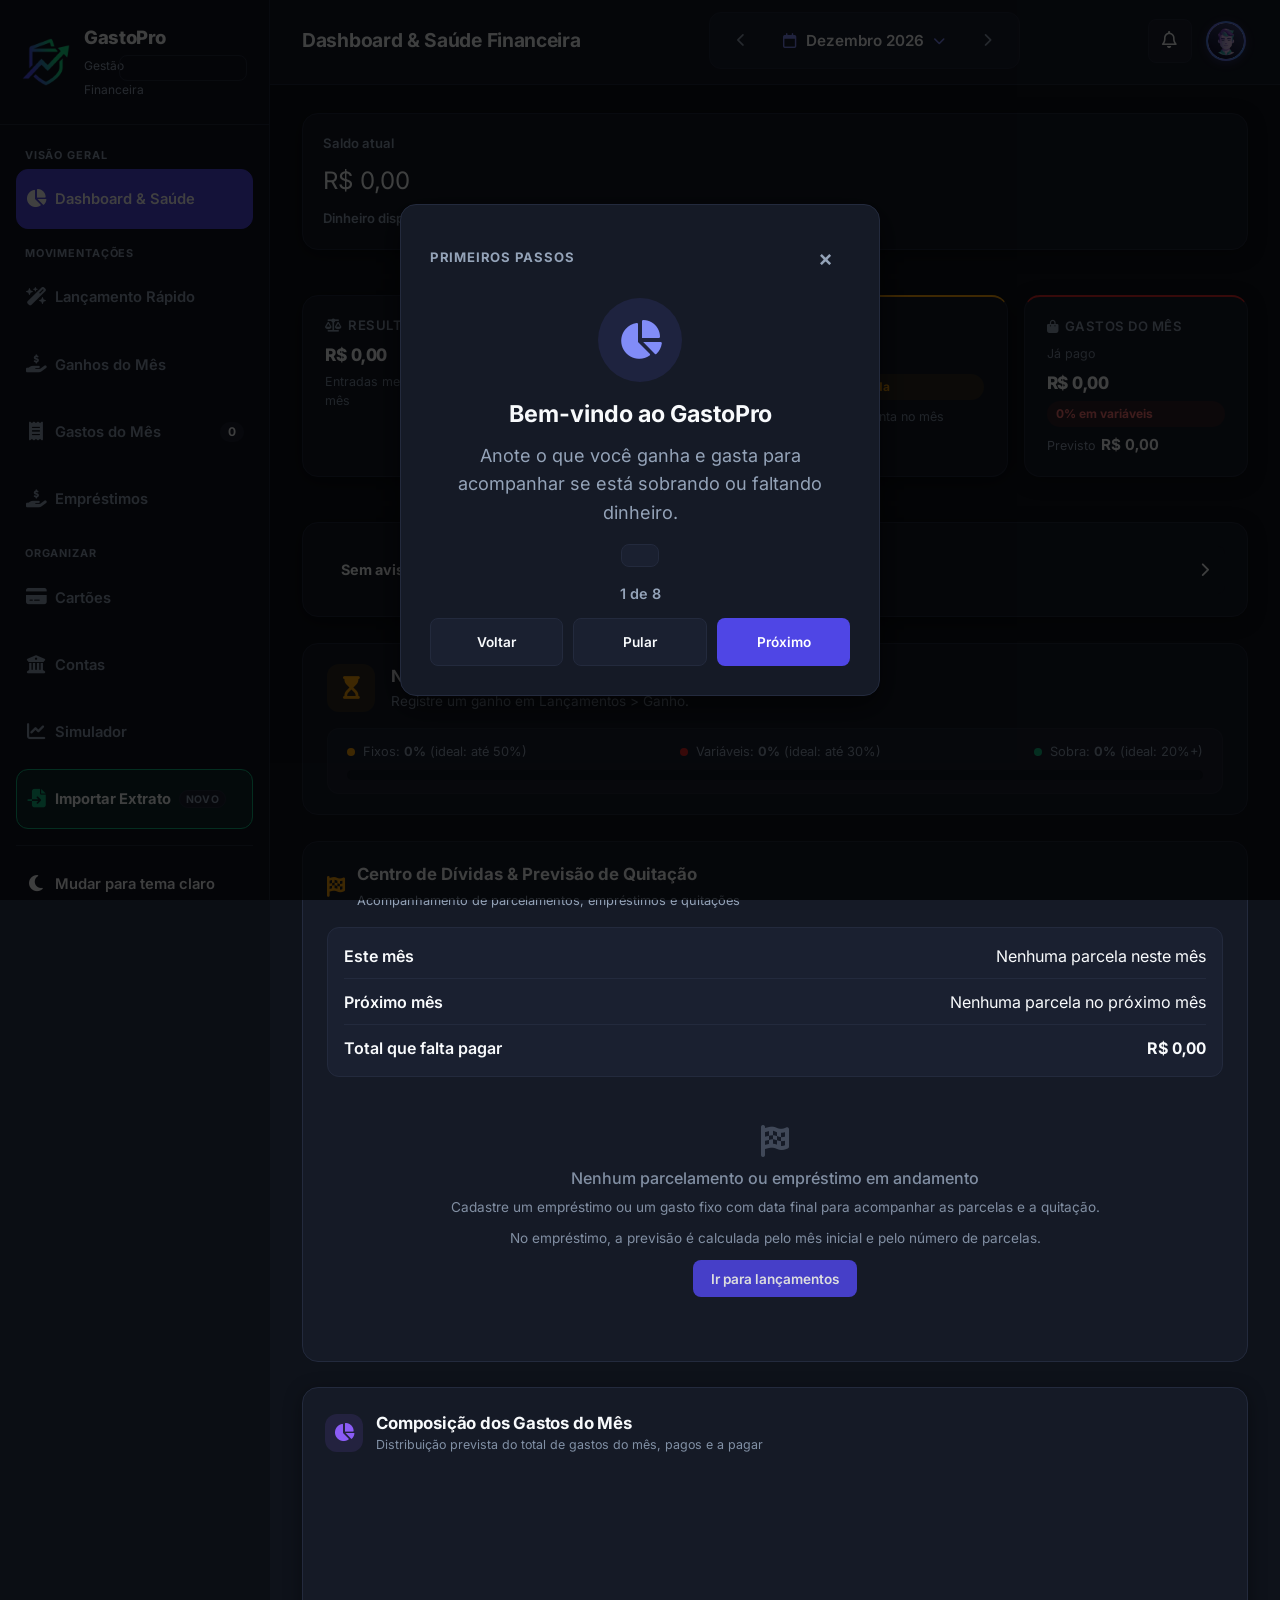
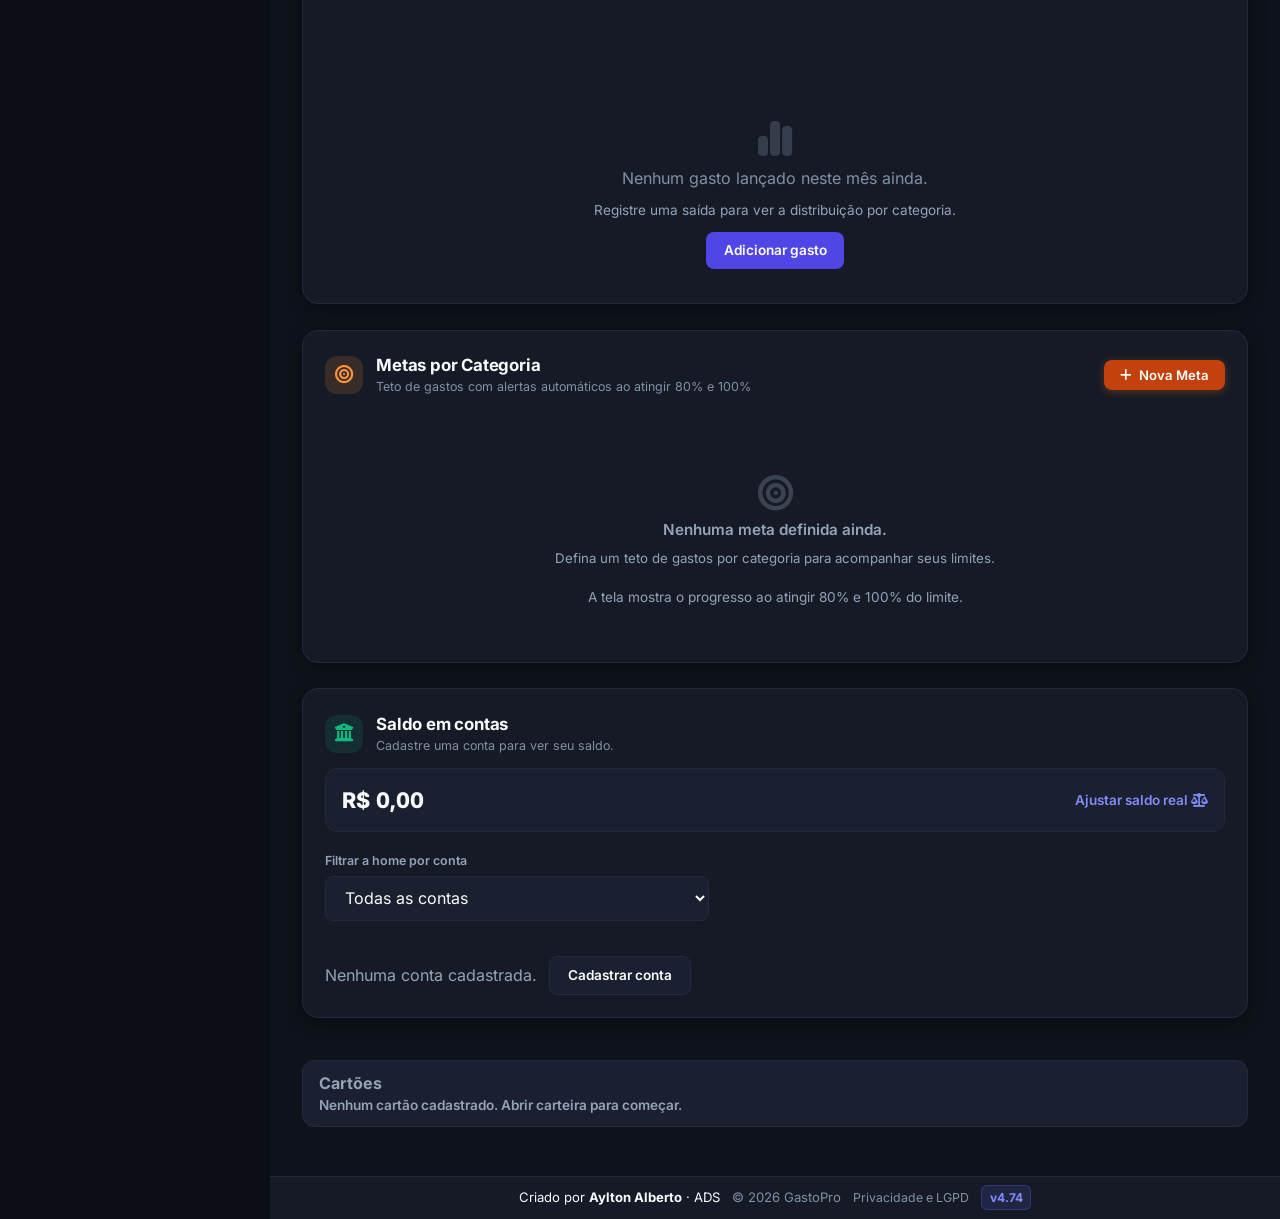
==== commit 9571abd5: "Limpa avisos push ao excluir dados e corrige Politica" ====
--- a/index.html
+++ b/index.html
@@ -422,7 +422,7 @@
               </div>
               <div class="action-text">
                 <strong>Buscar nova versão do app</strong>
-                <span>Versão v4.73</span>
+                <span>Versão v4.74</span>
               </div>
             </button>
             <div class="drawer-about-help">
@@ -1336,7 +1336,7 @@
           <a href="#" id="footerPrivacyLink" class="footer-privacy-link" title="Política de Privacidade — LGPD">
             Privacidade e LGPD
           </a>
-          <span class="badge badge-version">v4.73</span>
+          <span class="badge badge-version">v4.74</span>
         </div>
       </footer>
 
@@ -2542,10 +2542,10 @@
 
         <h4>3. Preferências opcionais de privacidade</h4>
         <p>As duas opções da seção Privacidade começam desligadas e podem ser alteradas ou revogadas no painel do usuário. O estado, a versão do texto de consentimento, as datas de aceite e de revogação ficam neste aparelho e são sincronizados com a tabela <code>user_consents</code> quando ela está disponível no servidor. A versão atual do texto é <code>2026-11-01-v1</code>.</p>
-        <p><strong>Visibilidade para o administrador:</strong> se você autorizar, o administrador pode ver seu nome, e-mail, data de cadastro e último acesso. Sem essa autorização, o painel mostra somente um número de usuário e a data de cadastro. Essas informações são controladas pela opção de consentimento da tabela <code>user_consents</code>. O administrador não vê os registros individuais.</p>
+        <p><strong>Visibilidade para o administrador:</strong> se você autorizar, o administrador pode ver seu nome e e-mail na lista de usuários; a data de cadastro e o último acesso são consultados pelas colunas <code>created_at</code> e <code>last_sign_in_at</code>. Sem essa autorização, o painel mostra somente um número de usuário, sua data de cadastro e o último acesso quando disponível. Essa escolha fica na tabela <code>user_consents</code>. O painel Admin não mostra os registros individuais de lançamentos, metas ou contas.</p>
         <p><strong>Dados de uso:</strong> a telemetria só é gravada quando você a ativa. Ela registra eventos predefinidos, como telas abertas, importações concluídas e tipos de erro; não inclui textos de lançamentos, descrições ou valores. Os eventos ficam associados ao identificador da conta para calcular contagens de usuários vinculados e são removidos após até 12 meses ou quando a conta é excluída. Revogar a opção impede novos registros, mas não apaga imediatamente eventos já gravados.</p>
-        <p><strong>Registros de aviso de vencimentos:</strong> quando você ativa os avisos de vencimentos próximos no app instalado, o servidor recebe a inscrição de notificação e uma lista de datas de vencimento próximas com a quantidade de itens em cada data, sem descrições, valores ou nomes de lançamentos. O servidor guarda o usuário, o identificador e as chaves técnicas da inscrição, a data de vencimento, a quantidade de itens naquela data e o registro de envio. Ao desativar os avisos, o app desliga a preferência, remove a inscrição atual do navegador e do Supabase e limpa os vencimentos enviados pelo app.</p>
-        <p>Ao usar “Excluir meus dados”, o app apaga os dados financeiros locais e sincronizados listados nesta Política. No código atual, essa ação não inclui a remoção das tabelas de push; os registros do servidor são removidos pela exclusão da conta Auth, cujos registros associados usam exclusão em cascata. A exclusão da conta deve ser feita pelo painel do Supabase, não pelo aplicativo.</p>
+        <p><strong>Registros de aviso de vencimentos:</strong> quando você ativa os avisos de vencimentos próximos no app instalado, o servidor recebe e guarda a inscrição de push do usuário, com endpoint e chaves técnicas, além das datas futuras de vencimento e da quantidade de itens em cada data. Também guarda no registro de envios o usuário, a data do vencimento e o horário de envio. Os nomes, descrições, contas ou valores dos lançamentos não são enviados nessa lista.</p>
+        <p><strong>Desativar ou excluir:</strong> ao desativar os avisos, o app cancela a inscrição ativa do navegador, apaga as linhas do usuário nas tabelas <code>push_subscriptions</code> e <code>push_due_dates</code> e desliga a preferência local. Ao usar “Excluir meus dados”, o mesmo processo é executado antes da limpeza dos dados financeiros locais e sincronizados; falha na limpeza de avisos é informada e impede a confirmação do apagamento como concluído. O usuário não possui acesso de exclusão ao <code>push_notification_log</code>; esses registros permanecem até a exclusão da conta Auth e são removidos pelas referências em cascata. A exclusão da conta deve ser feita pelo painel do Supabase, não pelo aplicativo.</p>
         <p><strong>Registro local de diagnóstico:</strong> o painel oculto de diagnóstico guarda no próprio aparelho somente categorias e resultados técnicos predefinidos de falhas, sem textos, valores de lançamentos, descrições ou dados financeiros. Ele não envia esse registro ao servidor. Você pode ocultar o painel e limpar o registro local.</p>
         <p><strong>Confirmação de saldo:</strong> a chave local <code>gastopro_balance_checks_v1</code> guarda somente a data da última confirmação e o marcador de importação posterior por conta. Esses dados ficam apenas neste aparelho e são apagados ao limpar os dados ou excluir a conta.</p>
 
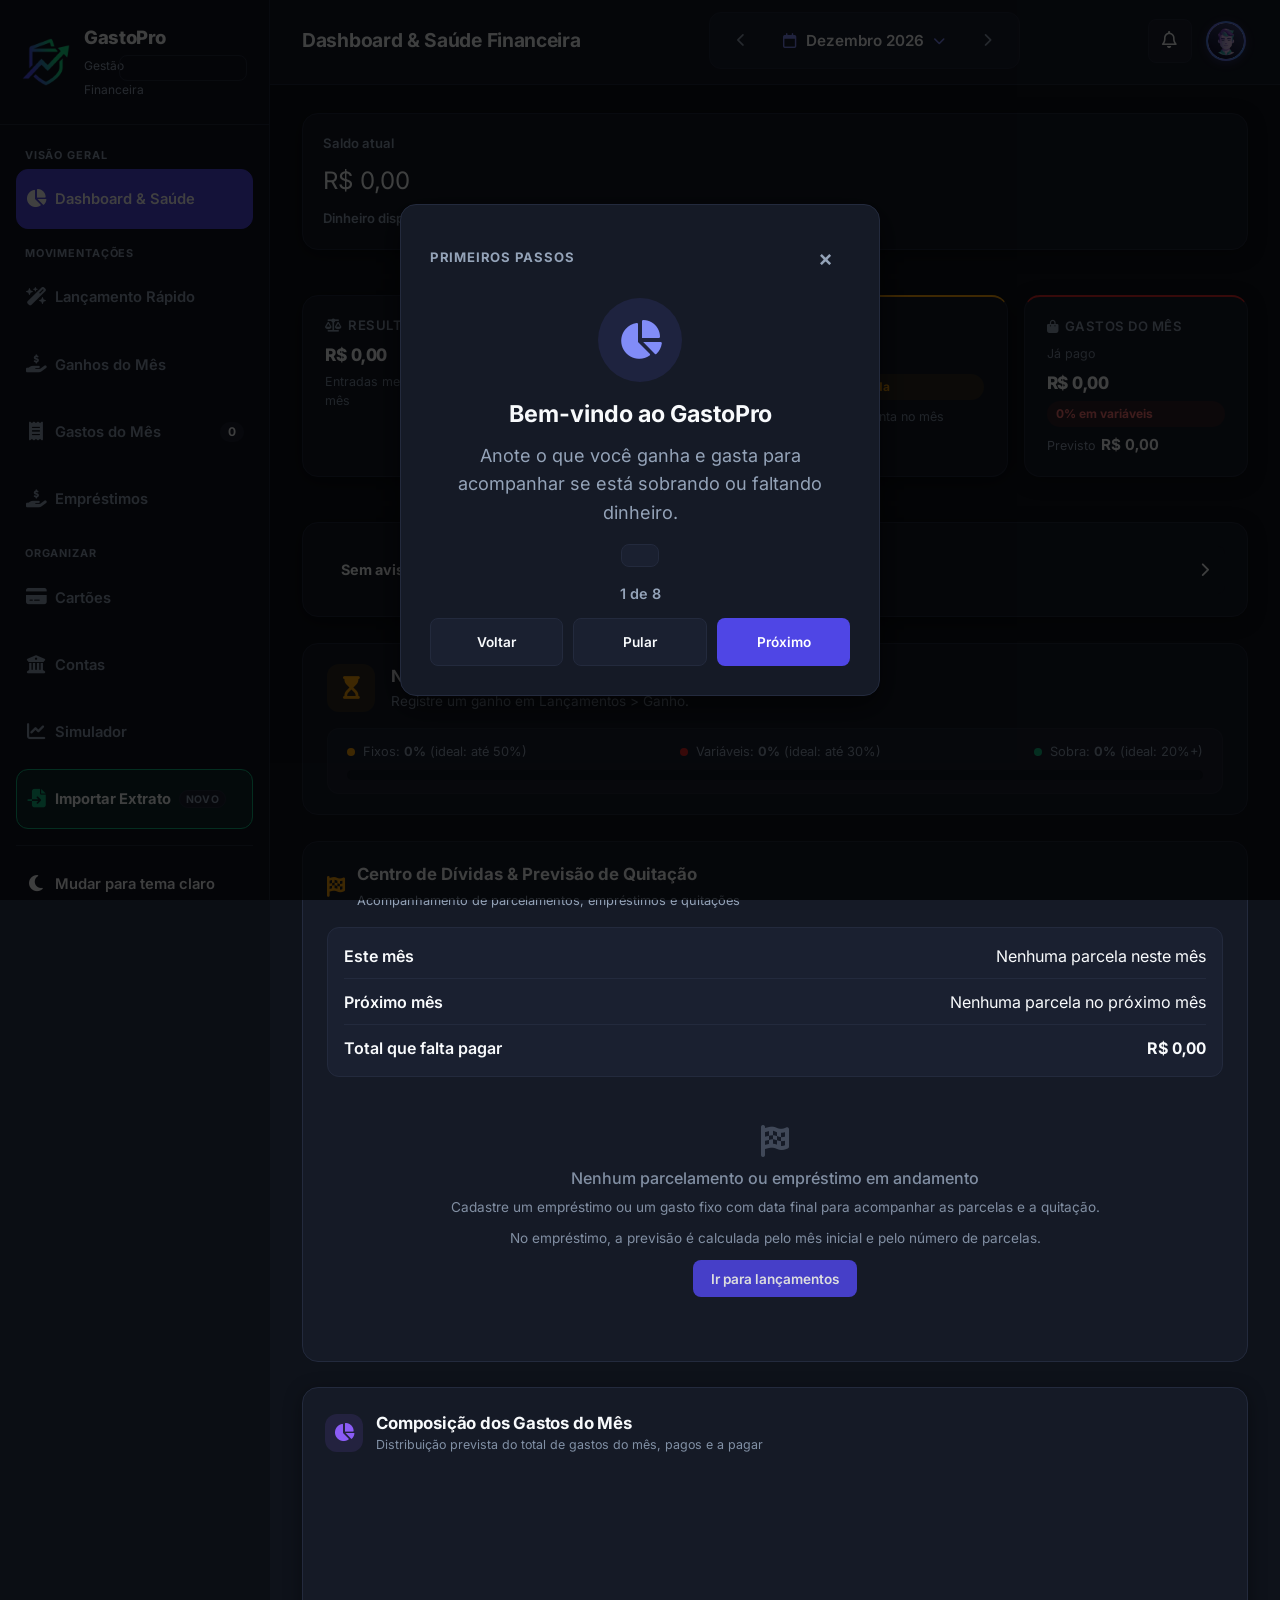
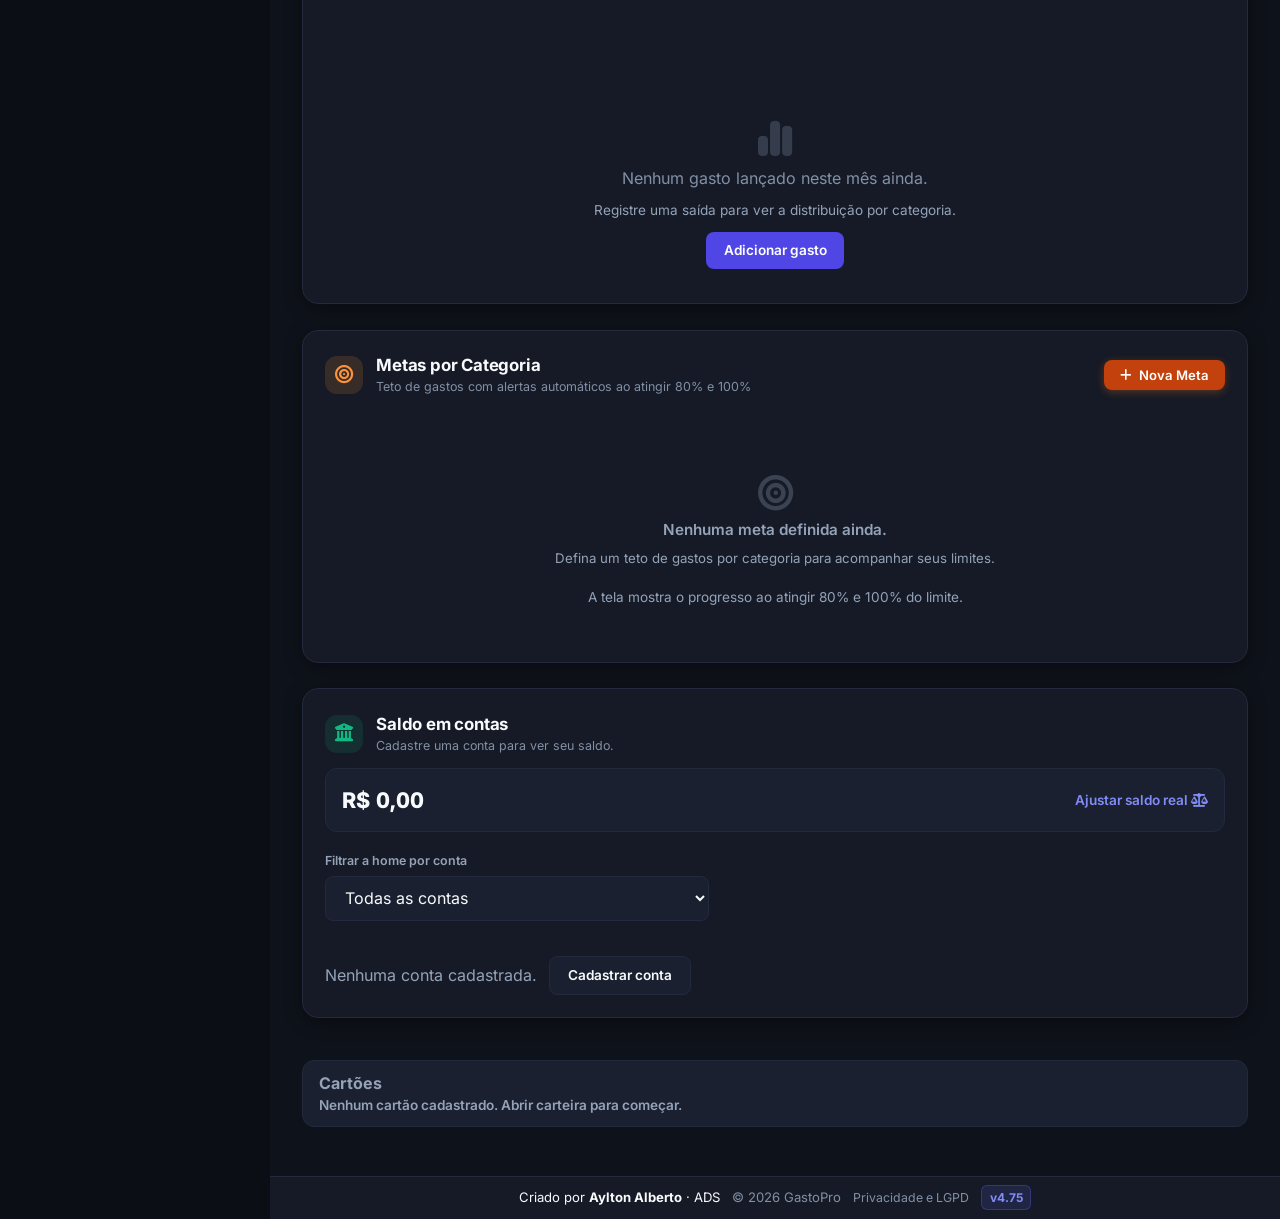
==== commit a428ec06: "Corrige limpeza real dos avisos push" ====
--- a/index.html
+++ b/index.html
@@ -422,7 +422,7 @@
               </div>
               <div class="action-text">
                 <strong>Buscar nova versão do app</strong>
-                <span>Versão v4.74</span>
+                <span>Versão v4.75</span>
               </div>
             </button>
             <div class="drawer-about-help">
@@ -1336,7 +1336,7 @@
           <a href="#" id="footerPrivacyLink" class="footer-privacy-link" title="Política de Privacidade — LGPD">
             Privacidade e LGPD
           </a>
-          <span class="badge badge-version">v4.74</span>
+          <span class="badge badge-version">v4.75</span>
         </div>
       </footer>
 
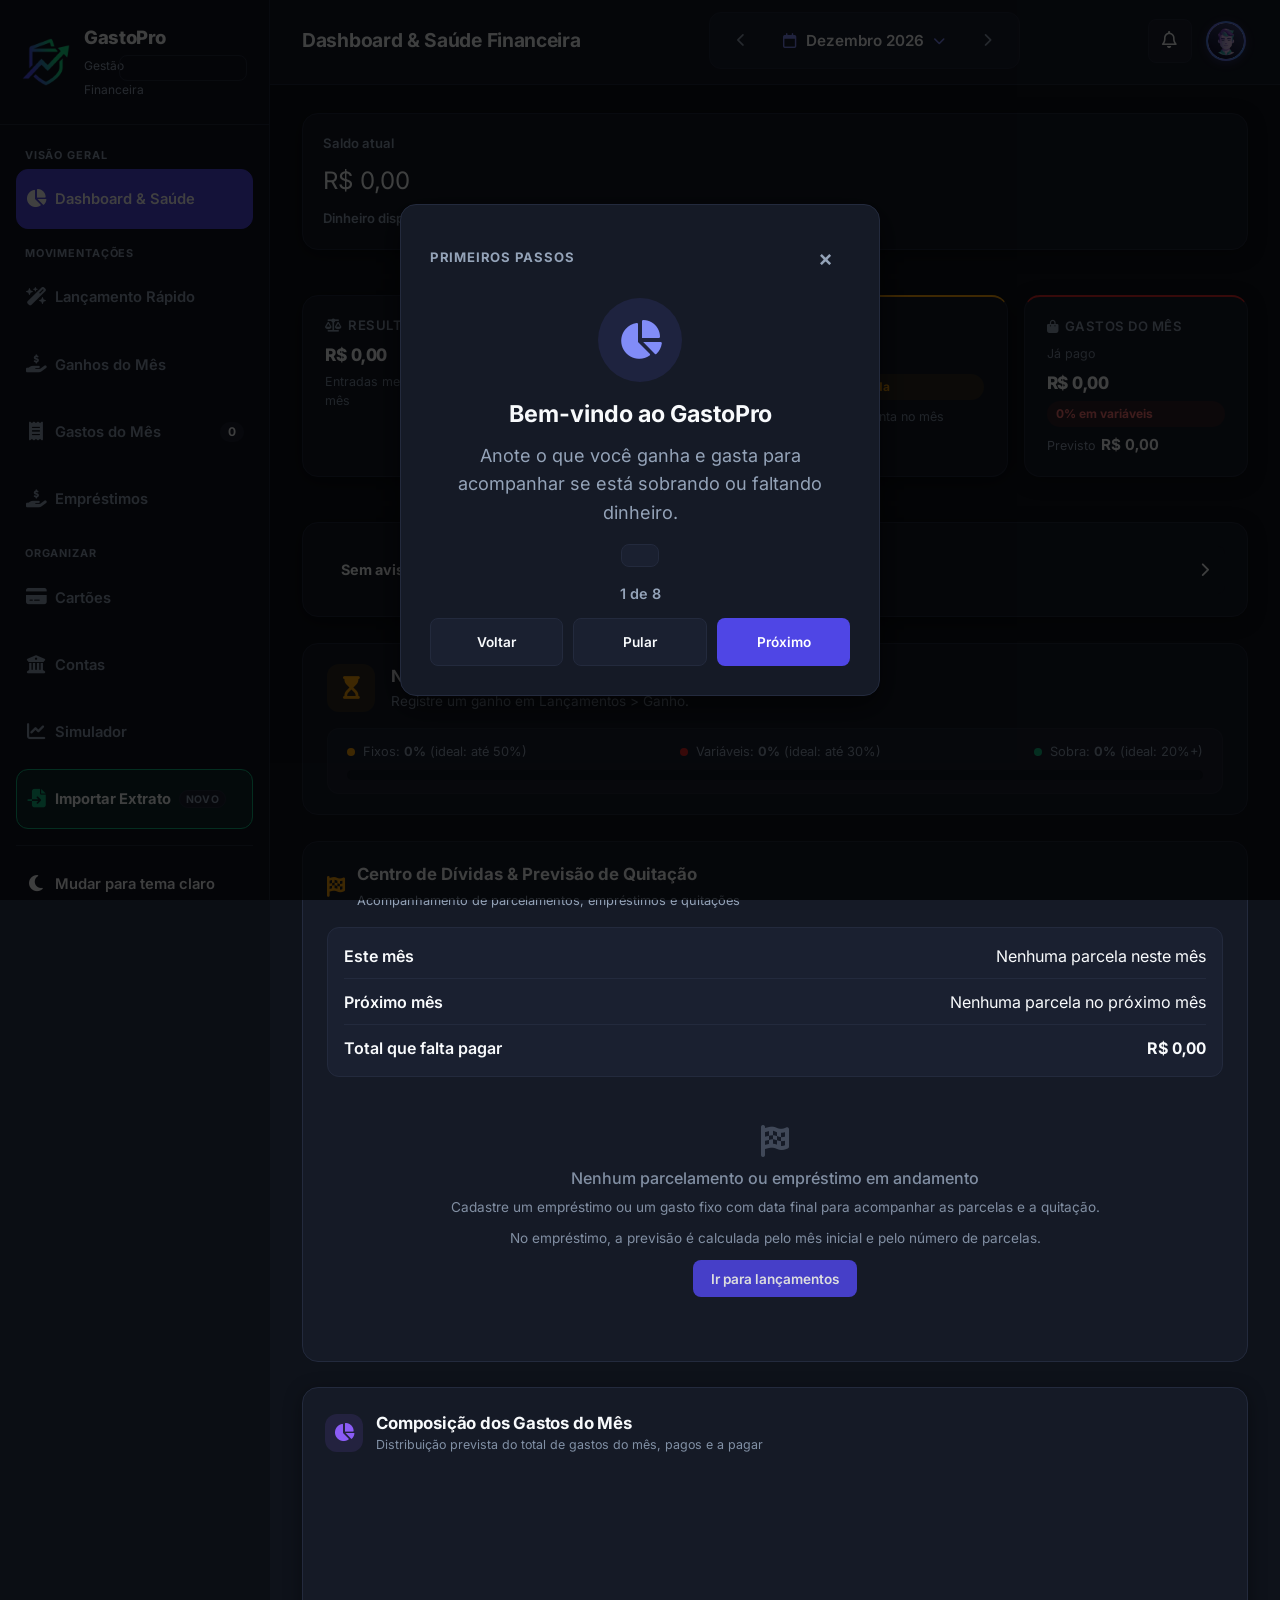
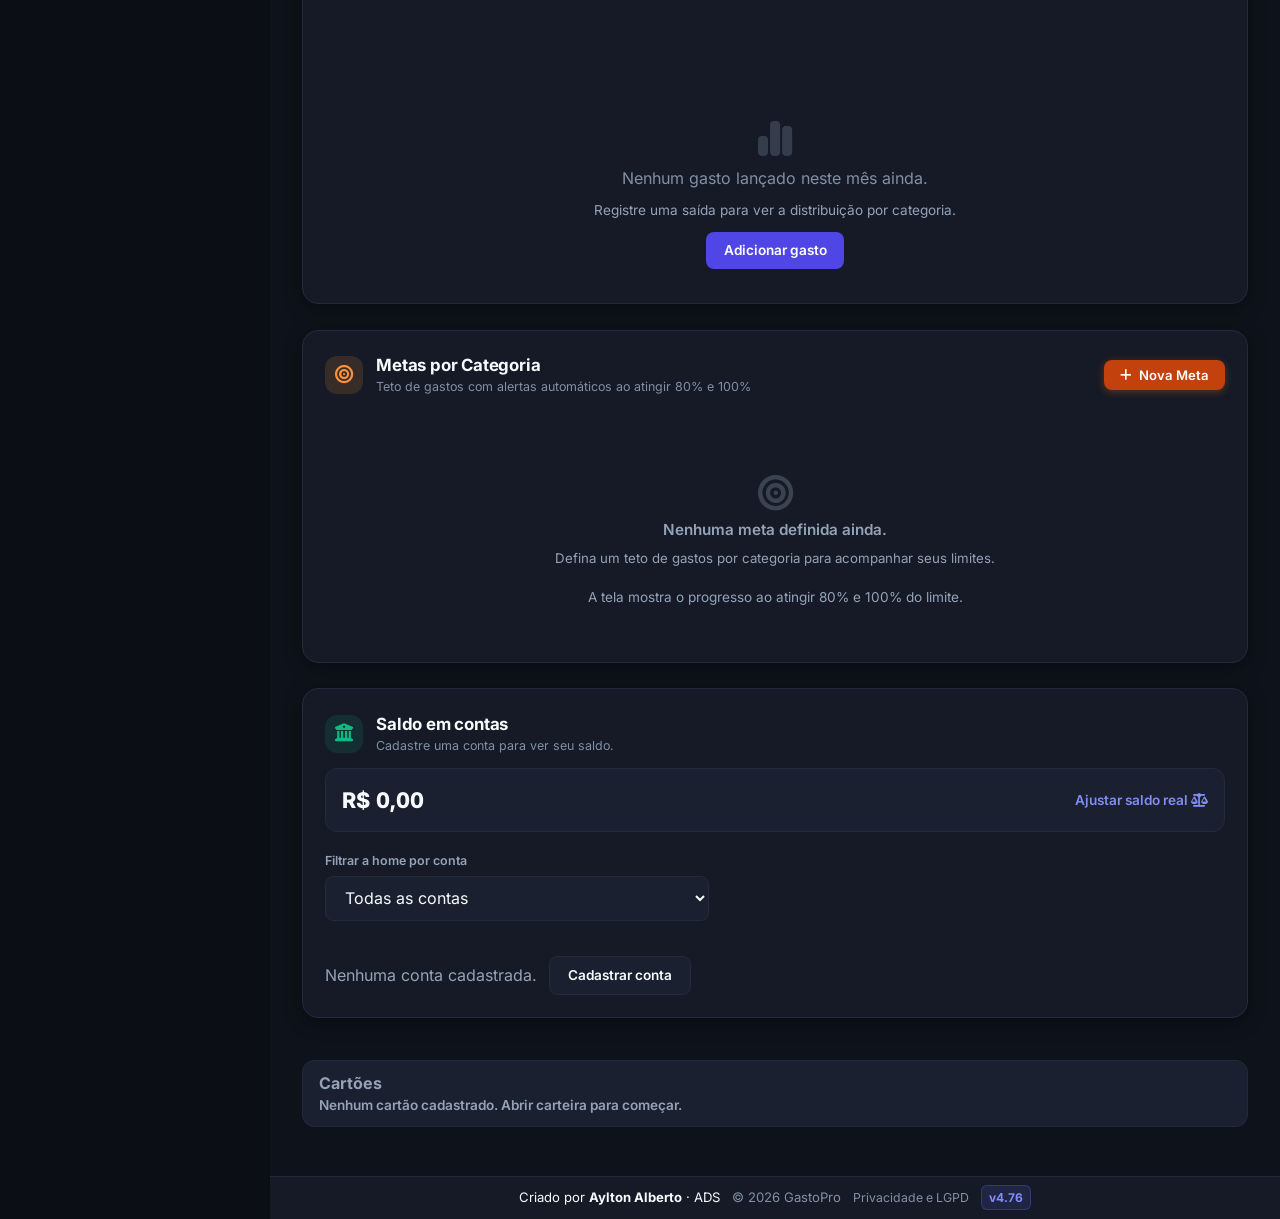
==== commit 5f0c2157: "chore: remove push de vencimentos" ====
--- a/index.html
+++ b/index.html
@@ -422,7 +422,7 @@
               </div>
               <div class="action-text">
                 <strong>Buscar nova versão do app</strong>
-                <span>Versão v4.75</span>
+                <span>Versão v4.76</span>
               </div>
             </button>
             <div class="drawer-about-help">
@@ -1336,7 +1336,7 @@
           <a href="#" id="footerPrivacyLink" class="footer-privacy-link" title="Política de Privacidade — LGPD">
             Privacidade e LGPD
           </a>
-          <span class="badge badge-version">v4.75</span>
+          <span class="badge badge-version">v4.76</span>
         </div>
       </footer>
 
@@ -2544,8 +2544,6 @@
         <p>As duas opções da seção Privacidade começam desligadas e podem ser alteradas ou revogadas no painel do usuário. O estado, a versão do texto de consentimento, as datas de aceite e de revogação ficam neste aparelho e são sincronizados com a tabela <code>user_consents</code> quando ela está disponível no servidor. A versão atual do texto é <code>2026-11-01-v1</code>.</p>
         <p><strong>Visibilidade para o administrador:</strong> se você autorizar, o administrador pode ver seu nome e e-mail na lista de usuários; a data de cadastro e o último acesso são consultados pelas colunas <code>created_at</code> e <code>last_sign_in_at</code>. Sem essa autorização, o painel mostra somente um número de usuário, sua data de cadastro e o último acesso quando disponível. Essa escolha fica na tabela <code>user_consents</code>. O painel Admin não mostra os registros individuais de lançamentos, metas ou contas.</p>
         <p><strong>Dados de uso:</strong> a telemetria só é gravada quando você a ativa. Ela registra eventos predefinidos, como telas abertas, importações concluídas e tipos de erro; não inclui textos de lançamentos, descrições ou valores. Os eventos ficam associados ao identificador da conta para calcular contagens de usuários vinculados e são removidos após até 12 meses ou quando a conta é excluída. Revogar a opção impede novos registros, mas não apaga imediatamente eventos já gravados.</p>
-        <p><strong>Registros de aviso de vencimentos:</strong> quando você ativa os avisos de vencimentos próximos no app instalado, o servidor recebe e guarda a inscrição de push do usuário, com endpoint e chaves técnicas, além das datas futuras de vencimento e da quantidade de itens em cada data. Também guarda no registro de envios o usuário, a data do vencimento e o horário de envio. Os nomes, descrições, contas ou valores dos lançamentos não são enviados nessa lista.</p>
-        <p><strong>Desativar ou excluir:</strong> ao desativar os avisos, o app cancela a inscrição ativa do navegador, apaga as linhas do usuário nas tabelas <code>push_subscriptions</code> e <code>push_due_dates</code> e desliga a preferência local. Ao usar “Excluir meus dados”, o mesmo processo é executado antes da limpeza dos dados financeiros locais e sincronizados; falha na limpeza de avisos é informada e impede a confirmação do apagamento como concluído. O usuário não possui acesso de exclusão ao <code>push_notification_log</code>; esses registros permanecem até a exclusão da conta Auth e são removidos pelas referências em cascata. A exclusão da conta deve ser feita pelo painel do Supabase, não pelo aplicativo.</p>
         <p><strong>Registro local de diagnóstico:</strong> o painel oculto de diagnóstico guarda no próprio aparelho somente categorias e resultados técnicos predefinidos de falhas, sem textos, valores de lançamentos, descrições ou dados financeiros. Ele não envia esse registro ao servidor. Você pode ocultar o painel e limpar o registro local.</p>
         <p><strong>Confirmação de saldo:</strong> a chave local <code>gastopro_balance_checks_v1</code> guarda somente a data da última confirmação e o marcador de importação posterior por conta. Esses dados ficam apenas neste aparelho e são apagados ao limpar os dados ou excluir a conta.</p>
 
@@ -2696,7 +2694,6 @@
   <script src="js/importer.js"></script>
   <script src="js/loans.js"></script>
   <script src="js/onboarding.js"></script>
-  <script src="js/push-config.js"></script>
   <script src="js/app.js"></script>
   <script src="js/a11y.js"></script>
   <script src="js/xlsx-writer.js"></script>
--- a/css/style.css
+++ b/css/style.css
@@ -958,34 +958,6 @@
   accent-color: var(--primary);
 }
 
-.push-notification-setting {
-  border-top: 1px solid var(--border);
-  padding: 0.35rem 1rem 0.75rem;
-}
-
-.push-notification-setting label {
-  display: flex;
-  align-items: center;
-  gap: 0.6rem;
-  min-height: 44px;
-  color: var(--text-main);
-  font-size: 1rem;
-  cursor: pointer;
-}
-
-.push-notification-setting input {
-  width: 20px;
-  height: 20px;
-  accent-color: var(--primary);
-}
-
-.push-notification-setting p {
-  margin: 0;
-  color: var(--text-muted);
-  font-size: 1rem;
-  line-height: 1.45;
-}
-
 .theme-toggle-btn {
   width: 44px;
   min-width: 44px;
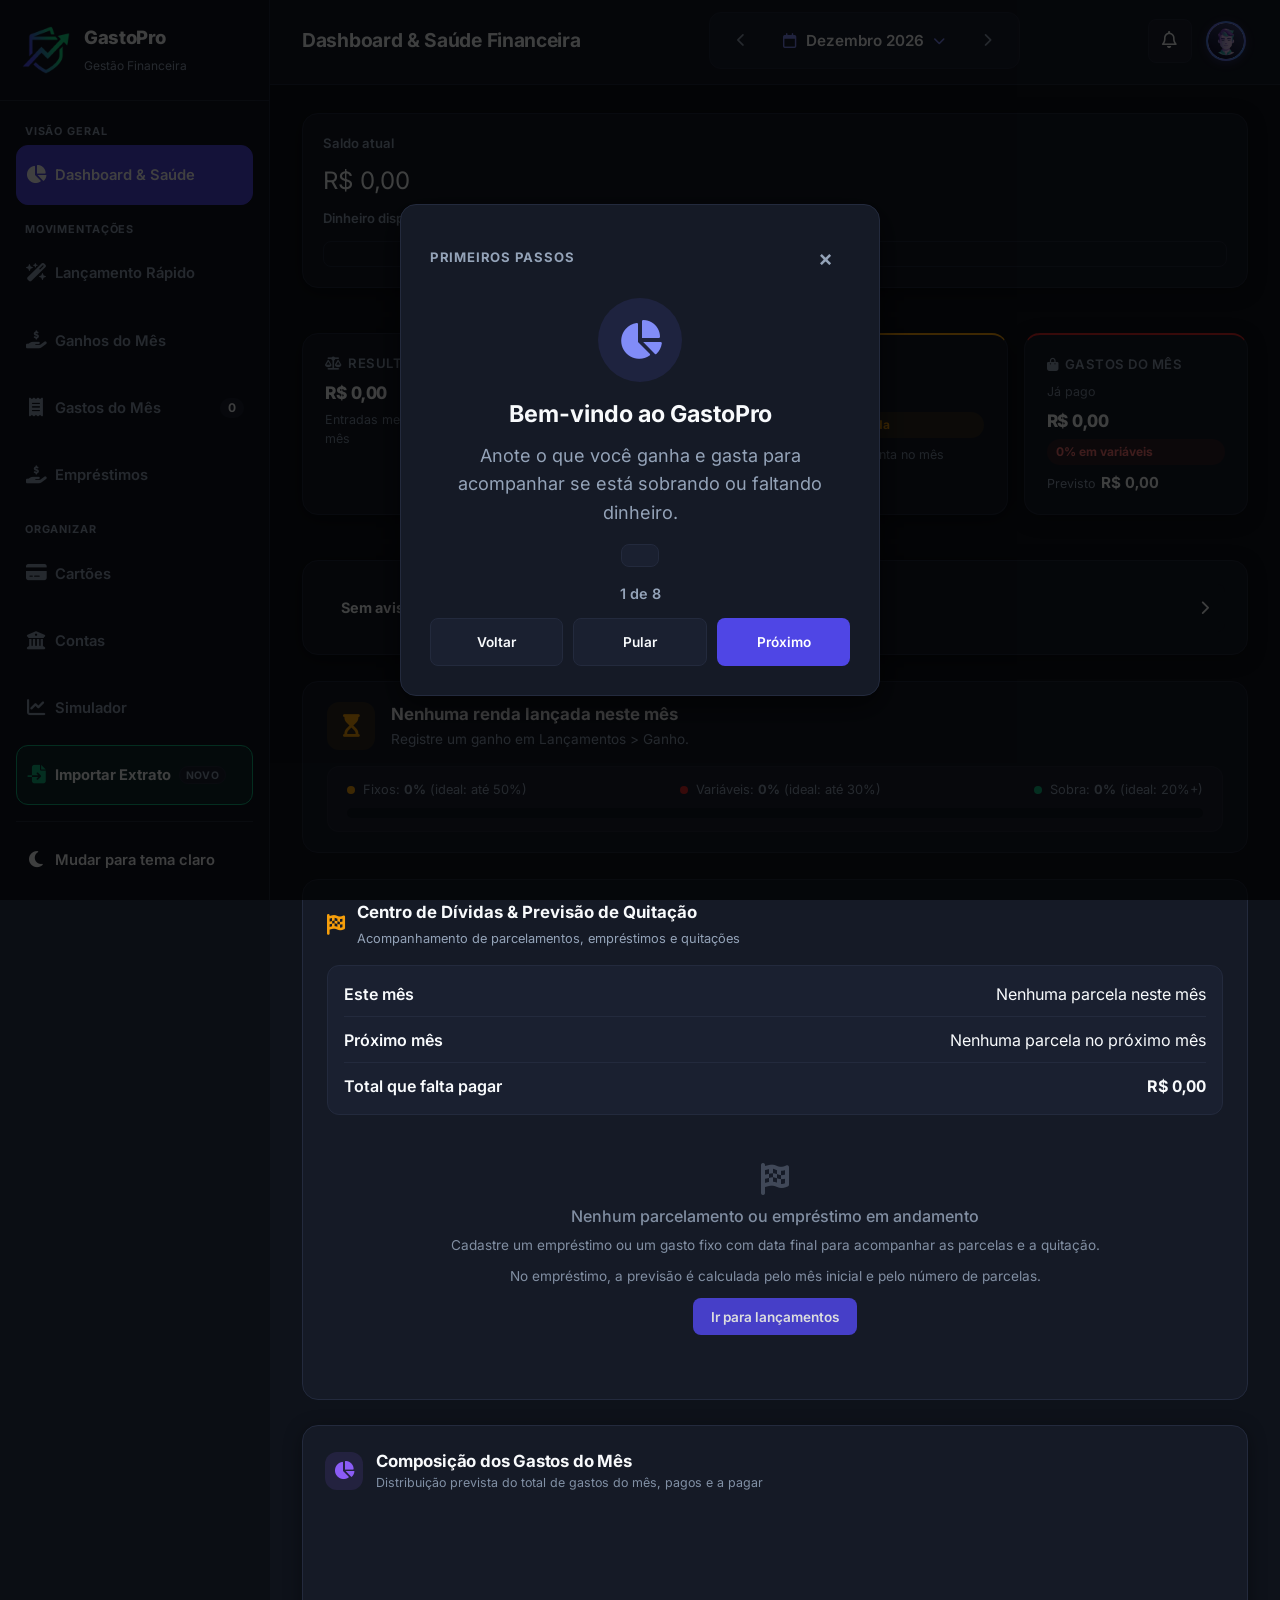
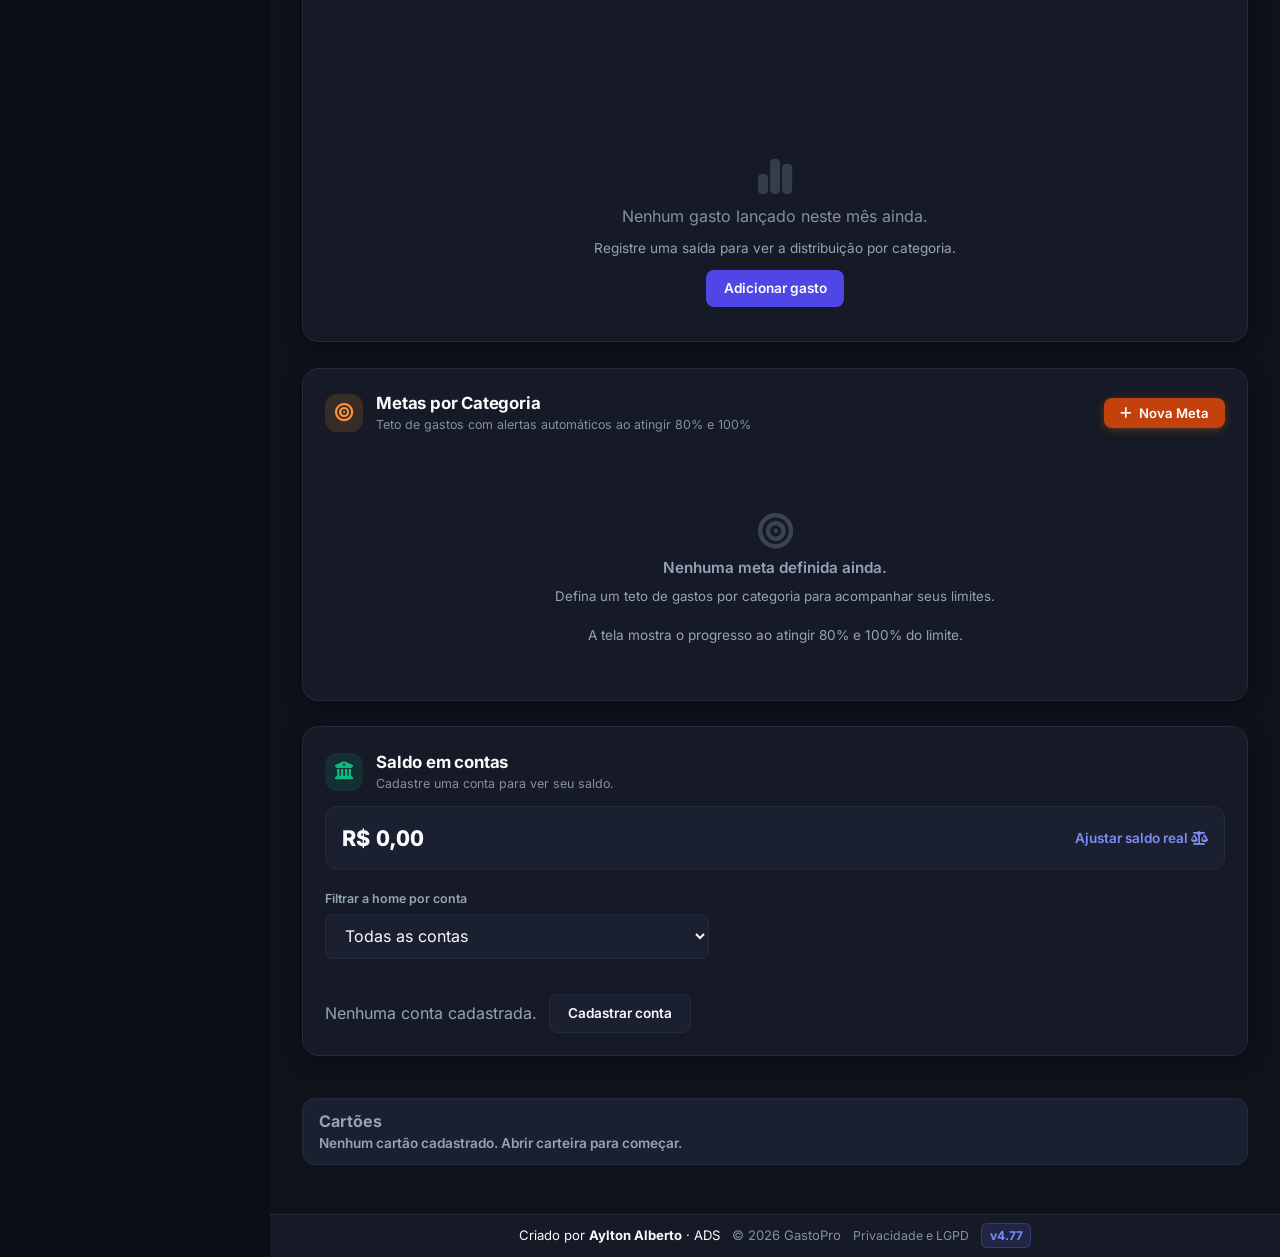
==== commit 398ecb8c: "fix: aviso de conferencia de saldo no cartao do saldo e politica" ====
--- a/index.html
+++ b/index.html
@@ -58,7 +58,6 @@
         <button class="sidebar-close-btn" id="closeSidebarBtn" title="Fechar Menu" aria-label="Fechar menu de navegação">
           <i class="fa-solid fa-xmark"></i>
         </button>
-        <div id="dashboardBalanceCheckNotice" class="balance-check-notice balance-check-notice-dashboard" hidden></div>
       </div>
 
       <nav class="sidebar-nav">
@@ -422,7 +421,7 @@
               </div>
               <div class="action-text">
                 <strong>Buscar nova versão do app</strong>
-                <span>Versão v4.76</span>
+                <span>Versão v4.77</span>
               </div>
             </button>
             <div class="drawer-about-help">
@@ -534,6 +533,7 @@
               <i class="fa-solid fa-triangle-exclamation" aria-hidden="true"></i>
               <span id="dashboardBalanceWarningText"></span>
             </div>
+            <div id="dashboardBalanceCheckNotice" class="balance-check-notice" role="status" aria-live="polite" hidden></div>
           </section>
 
           <section class="install-app-card" id="installAppCard" aria-labelledby="installAppTitle" hidden>
@@ -1336,7 +1336,7 @@
           <a href="#" id="footerPrivacyLink" class="footer-privacy-link" title="Política de Privacidade — LGPD">
             Privacidade e LGPD
           </a>
-          <span class="badge badge-version">v4.76</span>
+          <span class="badge badge-version">v4.77</span>
         </div>
       </footer>
 
@@ -2530,7 +2530,7 @@
         <button class="modal-close-btn" id="closePrivacyModalBtn" aria-label="Fechar política de privacidade">&times;</button>
       </div>
       <div class="privacy-body">
-        <p class="privacy-date"><i class="fa-regular fa-calendar"></i> Última atualização: 4 de novembro de 2026</p>
+        <p class="privacy-date"><i class="fa-regular fa-calendar"></i> Última atualização: 6 de novembro de 2026</p>
 
         <h4>1. Quem somos</h4>
         <p>O <strong>GastoPro</strong> é um aplicativo de controle financeiro pessoal desenvolvido por <strong>Aylton Alberto</strong>, responsável pelo tratamento dos dados. Não é uma empresa e não tem fins comerciais.</p>
@@ -2544,7 +2544,7 @@
         <p>As duas opções da seção Privacidade começam desligadas e podem ser alteradas ou revogadas no painel do usuário. O estado, a versão do texto de consentimento, as datas de aceite e de revogação ficam neste aparelho e são sincronizados com a tabela <code>user_consents</code> quando ela está disponível no servidor. A versão atual do texto é <code>2026-11-01-v1</code>.</p>
         <p><strong>Visibilidade para o administrador:</strong> se você autorizar, o administrador pode ver seu nome e e-mail na lista de usuários; a data de cadastro e o último acesso são consultados pelas colunas <code>created_at</code> e <code>last_sign_in_at</code>. Sem essa autorização, o painel mostra somente um número de usuário, sua data de cadastro e o último acesso quando disponível. Essa escolha fica na tabela <code>user_consents</code>. O painel Admin não mostra os registros individuais de lançamentos, metas ou contas.</p>
         <p><strong>Dados de uso:</strong> a telemetria só é gravada quando você a ativa. Ela registra eventos predefinidos, como telas abertas, importações concluídas e tipos de erro; não inclui textos de lançamentos, descrições ou valores. Os eventos ficam associados ao identificador da conta para calcular contagens de usuários vinculados e são removidos após até 12 meses ou quando a conta é excluída. Revogar a opção impede novos registros, mas não apaga imediatamente eventos já gravados.</p>
-        <p><strong>Registro local de diagnóstico:</strong> o painel oculto de diagnóstico guarda no próprio aparelho somente categorias e resultados técnicos predefinidos de falhas, sem textos, valores de lançamentos, descrições ou dados financeiros. Ele não envia esse registro ao servidor. Você pode ocultar o painel e limpar o registro local.</p>
+        <p><strong>Registro local de diagnóstico:</strong> o app mantém neste aparelho um registro local de falhas de sincronização, sem valores nem mensagens. Ele é ativado com sete toques no selo de versão. O registro exibido no painel fica no aparelho; o painel pode ser ocultado e o registro apagado pelos controles de Diagnóstico.</p>
         <p><strong>Confirmação de saldo:</strong> a chave local <code>gastopro_balance_checks_v1</code> guarda somente a data da última confirmação e o marcador de importação posterior por conta. Esses dados ficam apenas neste aparelho e são apagados ao limpar os dados ou excluir a conta.</p>
 
         <h4>4. Recursos do aplicativo</h4>
--- a/css/style.css
+++ b/css/style.css
@@ -3557,27 +3557,36 @@
 .balance-check-notice {
   display: grid;
   gap: 0.5rem;
-  margin-top: 0.75rem;
+  grid-column: 1 / -1;
+  min-width: 0;
+  margin-top: 0;
   padding: 0.75rem;
   border: 1px solid var(--border);
   border-radius: var(--radius-sm);
-  color: var(--text-main);
-  font-size: 0.875rem;
+  background: var(--bg-card);
+  color: var(--text-main);
+  font-size: 1rem;
   line-height: 1.45;
-}
-
-.balance-check-notice-dashboard {
-  width: 100%;
+  overflow-wrap: normal;
+  word-break: normal;
+  hyphens: none;
+}
+
+.balance-check-notice-copy {
+  min-width: 0;
 }
 
 .balance-check-actions {
   display: flex;
+  min-width: 0;
   flex-wrap: wrap;
   gap: 0.5rem;
 }
 
 .balance-check-actions button {
-  min-height: 44px;
+  min-width: 44px;
+  height: 45px;
+  min-height: 45px;
 }
 
 .account-item-actions {
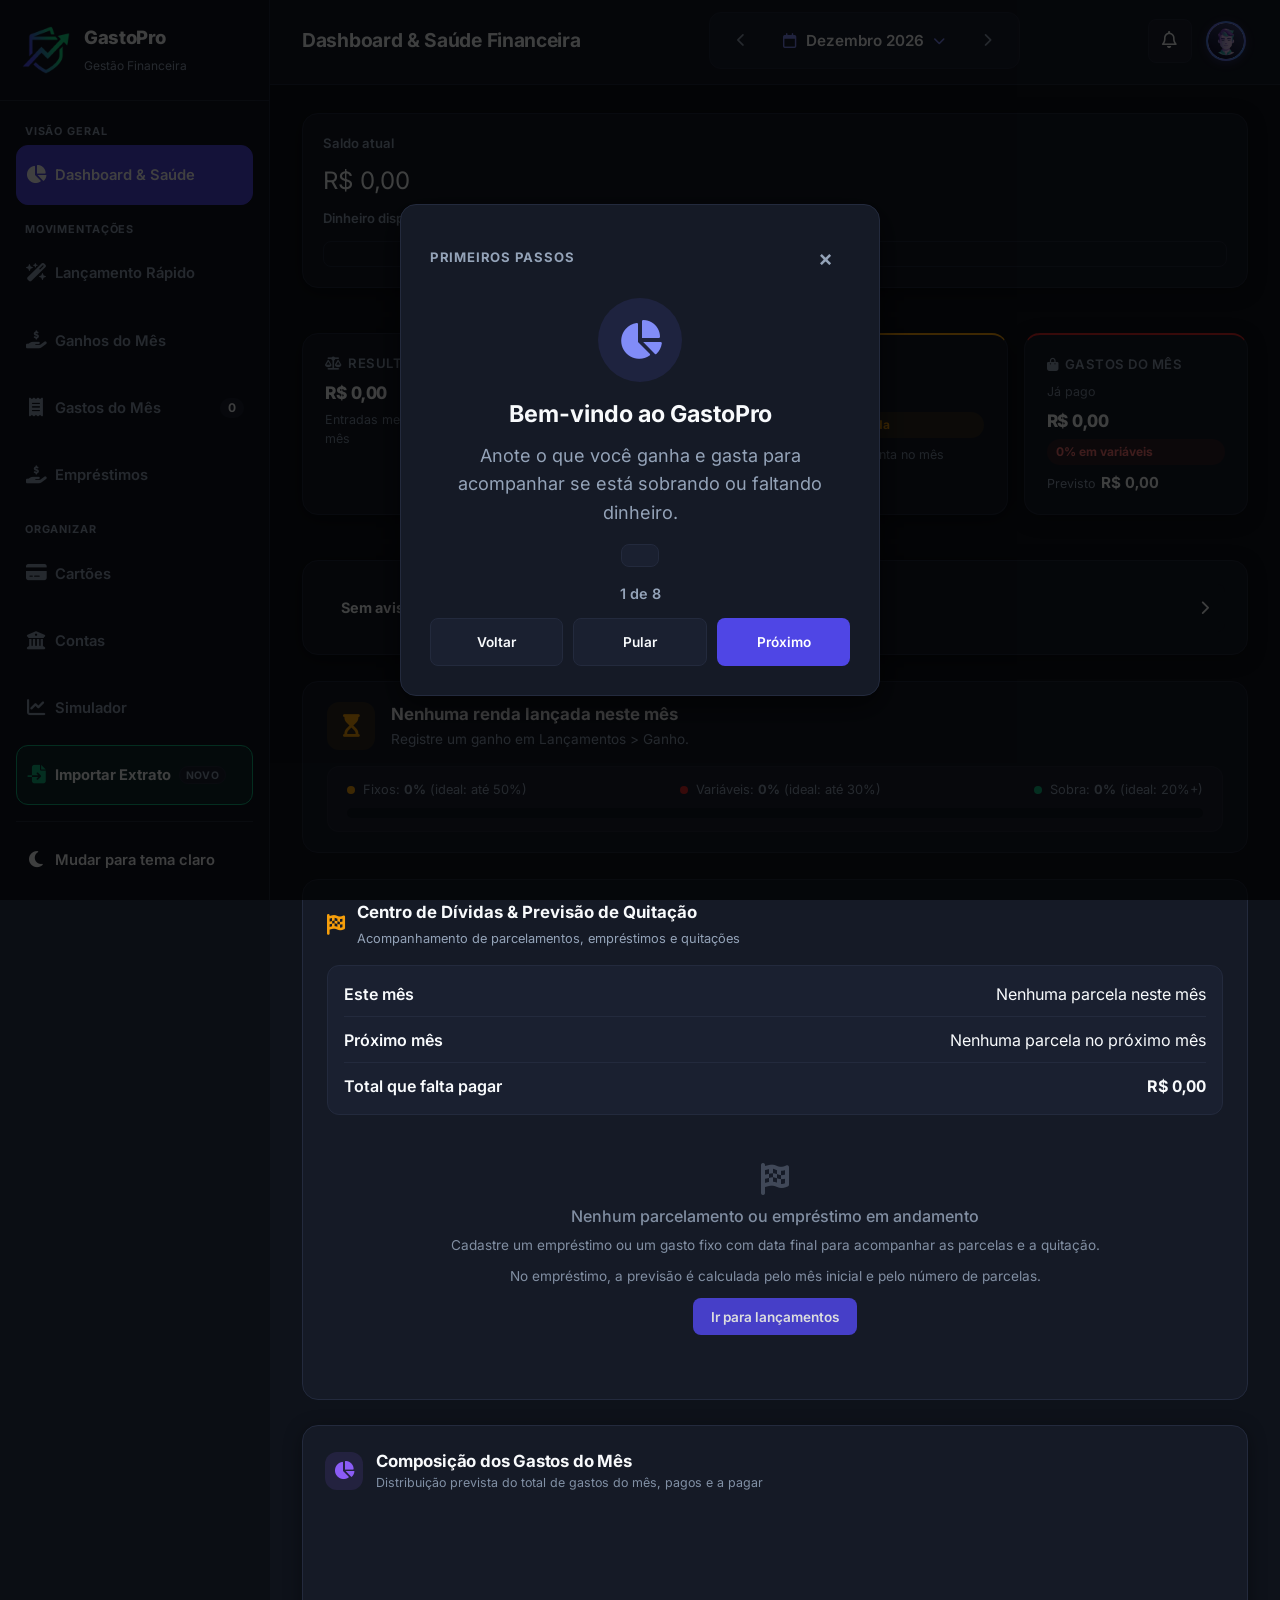
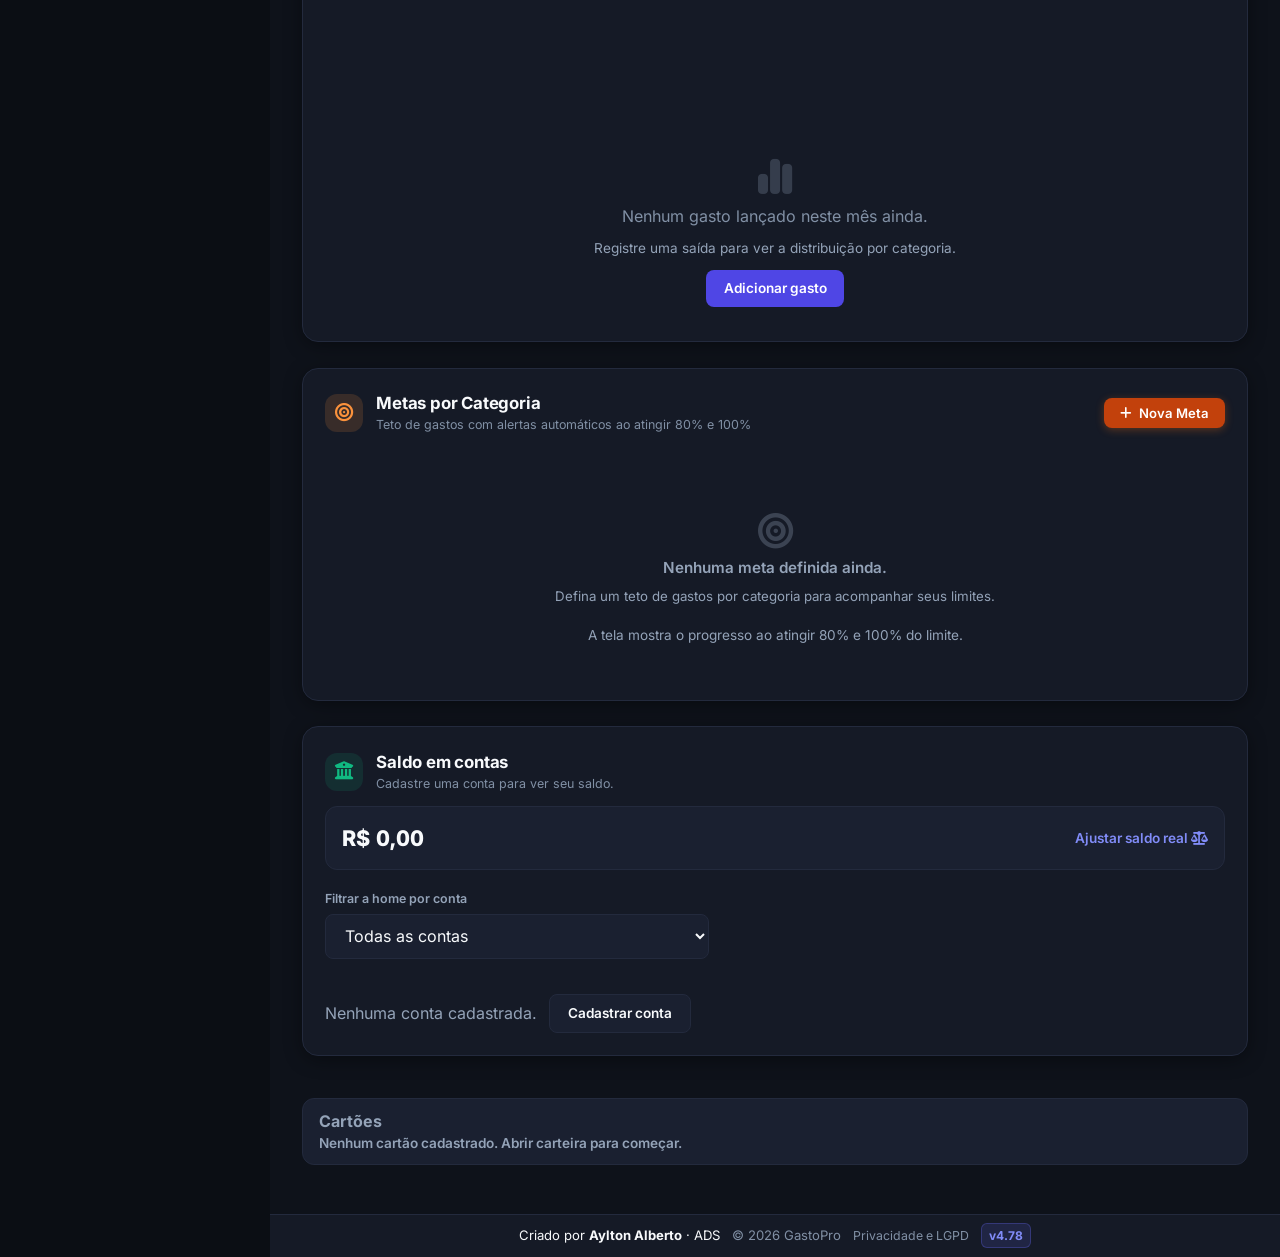
==== commit a1edc7a7: "feat: paginas publicas de privacidade e termos" ====
--- a/index.html
+++ b/index.html
@@ -421,7 +421,7 @@
               </div>
               <div class="action-text">
                 <strong>Buscar nova versão do app</strong>
-                <span>Versão v4.77</span>
+                <span>Versão v4.78</span>
               </div>
             </button>
             <div class="drawer-about-help">
@@ -1336,7 +1336,7 @@
           <a href="#" id="footerPrivacyLink" class="footer-privacy-link" title="Política de Privacidade — LGPD">
             Privacidade e LGPD
           </a>
-          <span class="badge badge-version">v4.77</span>
+          <span class="badge badge-version">v4.78</span>
         </div>
       </footer>
 
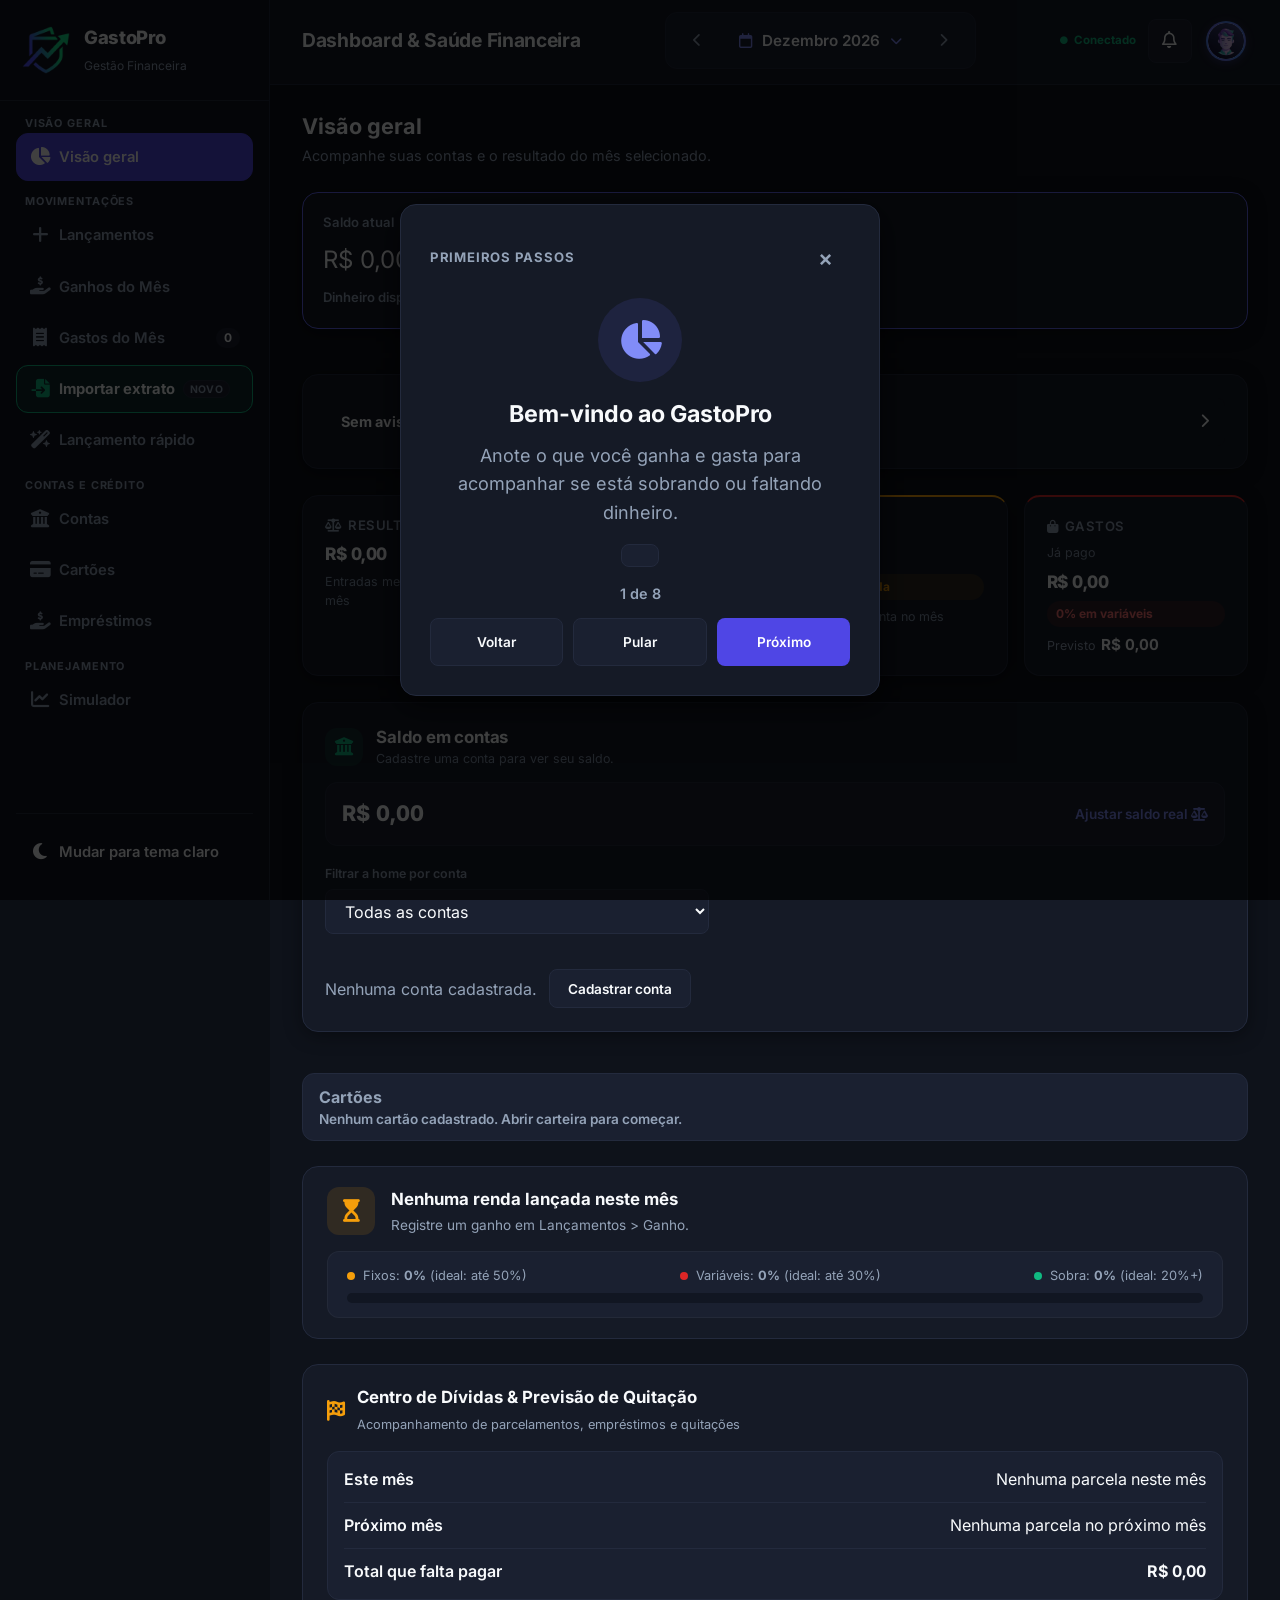
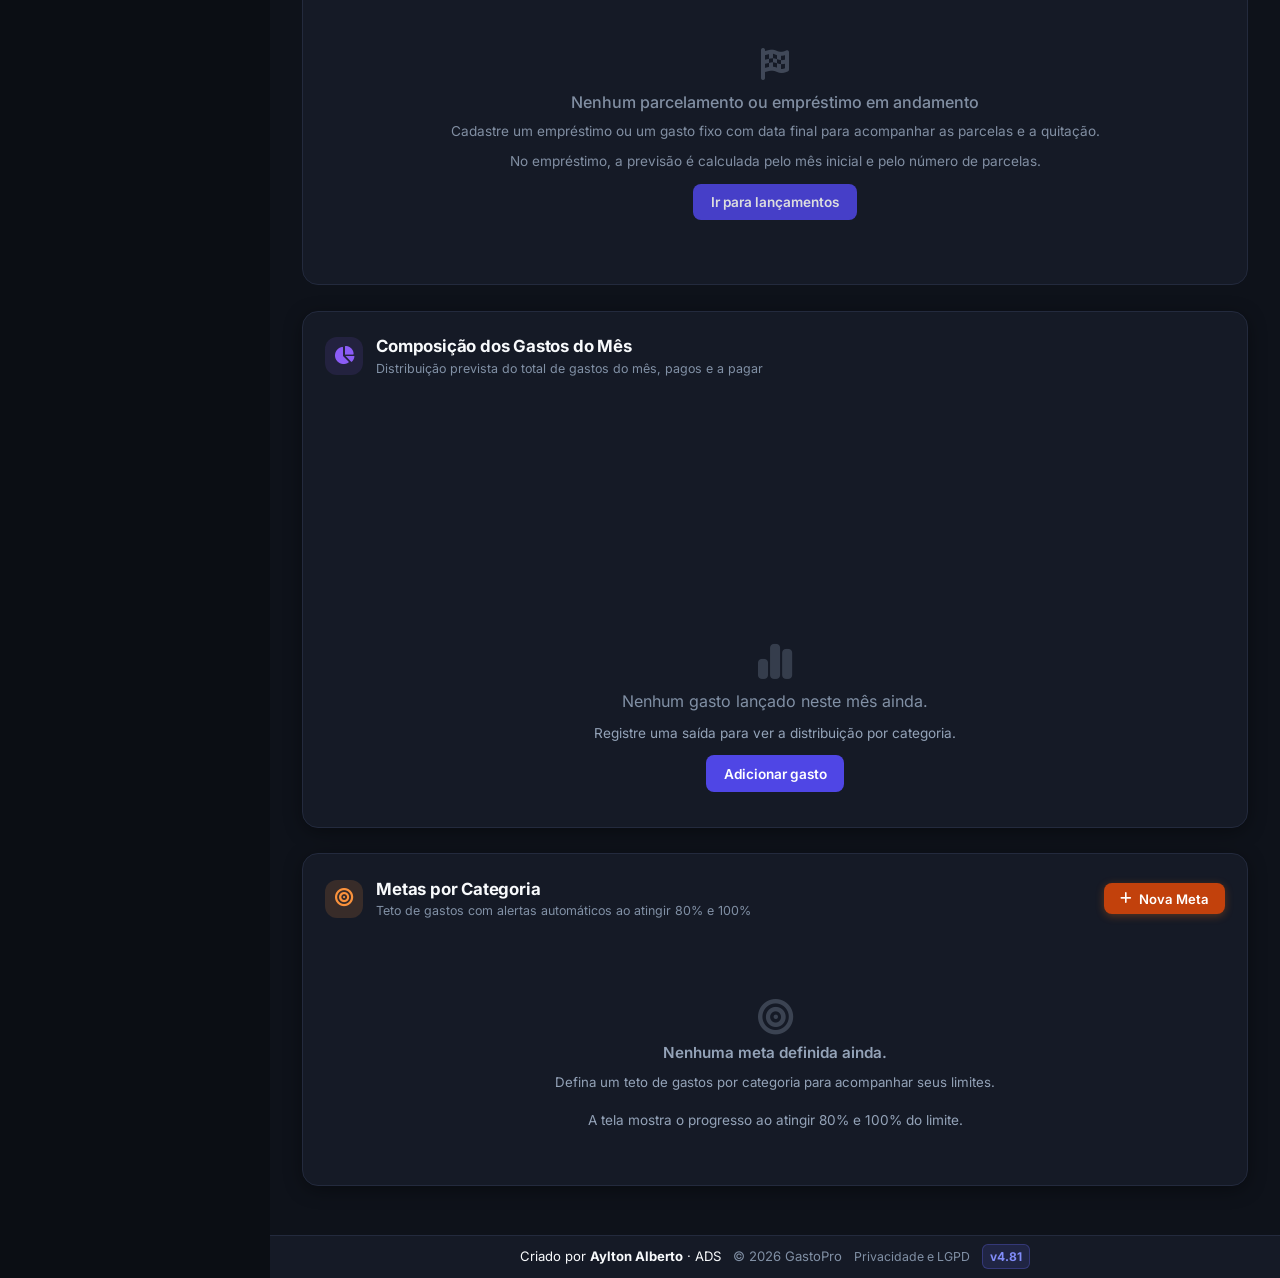
==== commit 9177b81d: "feat: adiciona recursos financeiros e melhorias de interface Co-authored-by: Copilot <223556219+Copi" ====
--- a/index.html
+++ b/index.html
@@ -66,15 +66,15 @@
             <h3 class="sidebar-group-title" id="sidebarDailyTitle">Visão geral</h3>
             <button class="nav-item active" data-view="dashboard" id="navDashboard">
               <i class="fa-solid fa-chart-pie"></i>
-              <span>Dashboard & Saúde</span>
+              <span>Visão geral</span>
             </button>
           </section>
 
           <section class="sidebar-group" aria-labelledby="sidebarMovementTitle">
             <h3 class="sidebar-group-title" id="sidebarMovementTitle">Movimentações</h3>
-            <button class="nav-item nav-item-wizard" id="sidebarWizardBtn" title="Lançamento rápido guiado em 4 passos">
-              <i class="fa-solid fa-wand-magic-sparkles"></i>
-              <span>Lançamento Rápido</span>
+            <button class="nav-item" data-view="entries" id="navEntries">
+              <i class="fa-solid fa-plus"></i>
+              <span>Lançamentos</span>
             </button>
             <button class="nav-item" data-view="incomes" id="navIncomes">
               <i class="fa-solid fa-hand-holding-dollar"></i>
@@ -86,30 +86,38 @@
               <span>Gastos do Mês</span>
               <span class="nav-badge" id="sidebarExpenseCount"></span>
             </button>
+            <button class="nav-item nav-item-import" id="sidebarImportBtn" title="Importar extrato ou nota fiscal">
+              <i class="fa-solid fa-file-import"></i>
+              <span>Importar extrato</span>
+              <span class="nav-import-badge">Novo</span>
+            </button>
+            <button class="nav-item nav-item-wizard" id="sidebarWizardBtn" title="Lançamento rápido guiado em 4 passos">
+              <i class="fa-solid fa-wand-magic-sparkles"></i>
+              <span>Lançamento rápido</span>
+            </button>
+          </section>
+
+          <section class="sidebar-group" aria-labelledby="sidebarMoreTitle">
+            <h3 class="sidebar-group-title" id="sidebarMoreTitle">Contas e crédito</h3>
+            <button class="nav-item" data-view="accounts" id="navAccounts">
+              <i class="fa-solid fa-building-columns"></i>
+              <span>Contas</span>
+            </button>
+            <button class="nav-item" data-view="cards" id="navCards">
+              <i class="fa-solid fa-credit-card"></i>
+              <span>Cartões</span>
+            </button>
             <button class="nav-item" data-view="loans" id="navLoans">
               <i class="fa-solid fa-hand-holding-dollar"></i>
               <span>Empréstimos</span>
             </button>
           </section>
 
-          <section class="sidebar-group" aria-labelledby="sidebarMoreTitle">
-            <h3 class="sidebar-group-title" id="sidebarMoreTitle">Organizar</h3>
-            <button class="nav-item" data-view="cards" id="navCards">
-              <i class="fa-solid fa-credit-card"></i>
-              <span>Cartões</span>
-            </button>
-            <button class="nav-item" data-view="accounts" id="navAccounts">
-              <i class="fa-solid fa-building-columns"></i>
-              <span>Contas</span>
-            </button>
+          <section class="sidebar-group" aria-labelledby="sidebarPlanningTitle">
+            <h3 class="sidebar-group-title" id="sidebarPlanningTitle">Planejamento</h3>
             <button class="nav-item" data-view="simulator" id="navSimulator">
               <i class="fa-solid fa-chart-line" aria-hidden="true"></i>
               <span>Simulador</span>
-            </button>
-            <button class="nav-item nav-item-import" id="sidebarImportBtn" title="Importar arquivo (CSV, OFX ou XML)">
-              <i class="fa-solid fa-file-import"></i>
-              <span>Importar Extrato</span>
-              <span class="nav-import-badge">Novo</span>
             </button>
           </section>
         </div>
@@ -184,6 +192,10 @@
 
         <!-- Topbar Right: Saldo + Botão Atualizar + Foto/Avatar do Usuário -->
         <div class="topbar-right">
+          <div class="connectivity-status" id="connectivityStatus" role="status" aria-live="polite">
+            <i class="fa-solid fa-circle" aria-hidden="true"></i>
+            <span>Conectando</span>
+          </div>
           <div class="topbar-summary">
             <div class="topbar-balance-content">
               <div class="topbar-balance-line">
@@ -362,6 +374,7 @@
           <section class="drawer-section drawer-data-section">
             <h4 class="drawer-section-title">Dados e cópia de segurança</h4>
             <div class="drawer-backup-controls">
+            <h5 class="drawer-subsection-title">Cópia de segurança</h5>
             <p class="user-data-description">
               A cópia serve para guardar e restaurar seus dados no app; não é feita para abrir ou ler.
               A exportação inclui lançamentos, gastos fixos, metas, contas, cartões, compras no cartão,
@@ -386,6 +399,7 @@
               </div>
             </button>
             <input type="file" id="restoreBackupFile" accept=".json,application/json" hidden />
+            <h5 class="drawer-subsection-title">Relatórios</h5>
             <button type="button" id="openReportModalBtn" class="drawer-action-btn"
               title="Relatório para ler ou imprimir (PDF)" aria-haspopup="dialog" aria-controls="reportModal">
               <div class="action-icon bg-primary-soft">
@@ -421,10 +435,11 @@
               </div>
               <div class="action-text">
                 <strong>Buscar nova versão do app</strong>
-                <span>Versão v4.78</span>
+                <span>Versão v4.81</span>
               </div>
             </button>
             <div class="drawer-about-help">
+            <h5 class="drawer-subsection-title">Ajuda e contato</h5>
             <button type="button" class="drawer-action-btn" id="reopenOnboardingBtn">
               <div class="action-icon bg-primary-soft">
                 <i class="fa-solid fa-play text-primary" aria-hidden="true"></i>
@@ -521,6 +536,11 @@
              ==================================================== -->
         <section class="view-section active" id="view-dashboard">
 
+          <div class="dashboard-intro">
+            <h2>Visão geral</h2>
+            <p>Acompanhe suas contas e o resultado do mês selecionado.</p>
+          </div>
+
           <section class="dashboard-highlight-card" aria-label="Saldo atual">
             <div class="dashboard-highlight-value">
               <span>Saldo atual</span>
@@ -570,67 +590,6 @@
             </div>
           </section>
 
-          <!-- KPIs do Mês -->
-          <div class="kpi-grid">
-            <!-- Resultado do mês -->
-            <div class="kpi-card result-card" role="group" aria-label="Resultado do mês">
-              <div class="kpi-header">
-                <span class="kpi-title">
-                  <i class="fa-solid fa-scale-balanced" aria-hidden="true"></i>
-                  <span>Resultado</span>
-                </span>
-              </div>
-              <div class="kpi-value financial-amount financial-amount--neutral" id="dashboardMonthlyResult">R$ 0,00</div>
-              <span class="kpi-caption">Entradas menos despesas do mês</span>
-            </div>
-
-            <!-- Total Recebido -->
-            <div class="kpi-card income-card" data-goto="incomes" role="button" tabindex="0"
-              aria-label="Total recebido: abrir e gerenciar entradas do mês" title="Clique para gerenciar ganhos">
-              <div class="kpi-header">
-                <span class="kpi-title">
-                  <i class="fa-solid fa-arrow-down" aria-hidden="true"></i>
-                  <span>Recebido</span>
-                </span>
-              </div>
-              <div class="kpi-value text-success financial-amount financial-amount--positive" id="totalIncomeDisplay">R$ 0,00</div>
-              <span class="badge badge-success kpi-badge" id="incomeCount">0 entradas</span>
-              <span class="kpi-caption">Entradas registradas no mês</span>
-            </div>
-
-            <!-- Gastos Fixos -->
-            <div class="kpi-card fixed-card" data-goto="expenses" role="button" tabindex="0"
-              aria-label="Gastos fixos: abrir e gerenciar gastos do mês" title="Clique para gerenciar gastos">
-              <div class="kpi-header">
-                <span class="kpi-title">
-                  <i class="fa-solid fa-house-lock" aria-hidden="true"></i>
-                  <span>Fixos</span>
-                </span>
-              </div>
-              <div class="kpi-value text-warning financial-amount financial-amount--neutral" id="totalFixedDisplay">R$ 0,00</div>
-              <span class="badge badge-warning kpi-badge" id="fixedPercentage">0% da renda</span>
-              <span class="kpi-caption" id="fixedPaidStatus">Fixos pagos e pendentes</span>
-            </div>
-
-            <!-- Gastos do Mês -->
-            <div class="kpi-card variable-card" data-goto="expenses" role="button" tabindex="0"
-              aria-label="Gastos do mês: abrir e gerenciar gastos" title="Clique para gerenciar gastos">
-              <div class="kpi-header">
-                <span class="kpi-title">
-                  <i class="fa-solid fa-bag-shopping" aria-hidden="true"></i>
-                  <span>Gastos do Mês</span>
-                </span>
-              </div>
-              <span class="kpi-caption">Já pago</span>
-              <div class="kpi-value text-danger financial-amount financial-amount--negative" id="totalPaidExpensesDisplay">R$ 0,00</div>
-              <span class="badge badge-danger kpi-badge" id="variablePercentage">0% em variáveis</span>
-              <div class="kpi-paid-summary">
-                <span>Previsto</span>
-                <strong class="financial-amount financial-amount--negative" id="totalExpensesForecastDisplay">R$ 0,00</strong>
-              </div>
-            </div>
-          </div>
-
           <section class="panel-box financial-insights-panel" id="financialInsightsPanel" aria-label="Alertas e resumo financeiro">
             <button type="button" class="financial-insights-mobile-strip" id="financialInsightsMobileStrip"
               aria-label="Abrir a lista de avisos" aria-controls="notificationsPanel">
@@ -652,91 +611,65 @@
             </div>
           </section>
 
-          <!-- Diagnóstico de Saúde Financeira -->
-          <div class="health-banner" id="healthBanner">
-            <div class="health-content">
-              <div class="health-status-icon" id="healthStatusIcon">
-                <i class="fa-solid fa-heart-pulse"></i>
-              </div>
-              <div class="health-info">
-                <h3 id="healthTitle">Diagnóstico do seu mês</h3>
-                <p id="healthDescription">Você está comprometendo suas finanças de forma equilibrada.</p>
-              </div>
-            </div>
-
-            <!-- Barra 50/30/20 -->
-            <div class="health-bars-wrapper">
-              <div class="progress-labels">
-                <span><span class="dot dot-fixed"></span> Fixos: <strong id="lblPctFixed">0%</strong> (ideal: até
-                  50%)</span>
-                <span><span class="dot dot-var"></span> Variáveis: <strong id="lblPctVar">0%</strong> (ideal: até
-                  30%)</span>
-                <span><span class="dot dot-save"></span> Sobra: <strong id="lblPctSave">0%</strong> (ideal: 20%+)</span>
-              </div>
-              <div class="multi-progress-bar">
-                <div class="bar-segment bar-fixed" id="barFixed" style="width: 0%"></div>
-                <div class="bar-segment bar-variable" id="barVariable" style="width: 0%"></div>
-                <div class="bar-segment bar-savings" id="barSavings" style="width: 0%"></div>
-              </div>
-            </div>
-          </div>
-
-          <!-- Centro de Dívidas & Quitação -->
-          <div class="debt-summary-panel">
-            <div class="debt-header">
-              <div class="debt-title">
-                <i class="fa-solid fa-flag-checkered text-warning"></i>
-                <div>
-                  <h3>Centro de Dívidas & Previsão de Quitação</h3>
-                  <span>Acompanhamento de parcelamentos, empréstimos e quitações</span>
-                </div>
-              </div>
-            </div>
-
-            <div class="debt-month-summary" id="debtCenterSummary" aria-live="polite"></div>
-            <div class="debt-cards-grid" id="debtCardsGrid">
-              <!-- Renderizado dinamicamente -->
-            </div>
-          </div>
-
-          <!-- Gráfico de Distribuição -->
-          <div class="panel-box" id="dashboardCategoryPanel">
-            <div class="panel-header">
-              <div class="panel-title-group">
-                <div class="panel-icon bg-purple-soft"><i class="fa-solid fa-chart-pie"></i></div>
-                <div>
-                  <h2>Composição dos Gastos do Mês</h2>
-                  <p>Distribuição prevista do total de gastos do mês, pagos e a pagar</p>
-                </div>
-              </div>
-            </div>
-            <div class="chart-wrapper">
-              <div class="category-chart-canvas">
-                <canvas id="categoryChart"></canvas>
-              </div>
-              <ul id="categoryChartLegend" class="category-chart-legend" aria-label="Categorias e porcentagens dos gastos"></ul>
-              <div id="chartEmptyMessage" class="chart-empty" style="display: none;"></div>
-            </div>
-          </div>
-
-          <!-- Metas por Categoria -->
-          <div class="panel-box goals-panel" id="goalsDashboardPanel">
-            <div class="panel-header">
-              <div class="panel-title-group">
-                <div class="panel-icon bg-orange-soft"><i class="fa-solid fa-bullseye"></i></div>
-                <div>
-                  <h2>Metas por Categoria</h2>
-                  <p>Teto de gastos com alertas automáticos ao atingir 80% e 100%</p>
-                </div>
-              </div>
-              <button class="btn-add-goal" id="openGoalModalBtn" title="Adicionar meta de gasto">
-                <i class="fa-solid fa-plus"></i> Nova Meta
-              </button>
-            </div>
-            <div id="goalsListContainer" class="goals-list">
-              <!-- Renderizado dinamicamente por renderGoalsSection() -->
-            </div>
-            <div id="goalsEmptyState" class="goals-empty" style="display:none;"></div>
+          <!-- KPIs do Mês -->
+          <div class="kpi-grid">
+            <!-- Resultado do mês -->
+            <div class="kpi-card result-card" role="group" aria-label="Resultado do mês">
+              <div class="kpi-header">
+                <span class="kpi-title">
+                  <i class="fa-solid fa-scale-balanced" aria-hidden="true"></i>
+                  <span>Resultado</span>
+                </span>
+              </div>
+              <div class="kpi-value financial-amount financial-amount--neutral" id="dashboardMonthlyResult">R$ 0,00</div>
+              <span class="kpi-caption">Entradas menos despesas do mês</span>
+            </div>
+
+            <!-- Total Recebido -->
+            <div class="kpi-card income-card" data-goto="incomes" role="button" tabindex="0"
+              aria-label="Total recebido: abrir e gerenciar entradas do mês" title="Clique para gerenciar ganhos">
+              <div class="kpi-header">
+                <span class="kpi-title">
+                  <i class="fa-solid fa-arrow-down" aria-hidden="true"></i>
+                  <span>Recebido</span>
+                </span>
+              </div>
+              <div class="kpi-value text-success financial-amount financial-amount--positive" id="totalIncomeDisplay">R$ 0,00</div>
+              <span class="badge badge-success kpi-badge" id="incomeCount">0 entradas</span>
+              <span class="kpi-caption">Entradas registradas no mês</span>
+            </div>
+
+            <!-- Gastos Fixos -->
+            <div class="kpi-card fixed-card" data-goto="expenses" role="button" tabindex="0"
+              aria-label="Gastos fixos: abrir e gerenciar gastos do mês" title="Clique para gerenciar gastos">
+              <div class="kpi-header">
+                <span class="kpi-title">
+                  <i class="fa-solid fa-house-lock" aria-hidden="true"></i>
+                  <span>Fixos</span>
+                </span>
+              </div>
+              <div class="kpi-value text-warning financial-amount financial-amount--neutral" id="totalFixedDisplay">R$ 0,00</div>
+              <span class="badge badge-warning kpi-badge" id="fixedPercentage">0% da renda</span>
+              <span class="kpi-caption" id="fixedPaidStatus">Fixos pagos e pendentes</span>
+            </div>
+
+            <!-- Gastos do Mês -->
+            <div class="kpi-card variable-card" data-goto="expenses" role="button" tabindex="0"
+              aria-label="Gastos do mês: abrir e gerenciar gastos" title="Clique para gerenciar gastos">
+              <div class="kpi-header">
+                <span class="kpi-title">
+                  <i class="fa-solid fa-bag-shopping" aria-hidden="true"></i>
+                  <span>Gastos</span>
+                </span>
+              </div>
+              <span class="kpi-caption">Já pago</span>
+              <div class="kpi-value text-danger financial-amount financial-amount--negative" id="totalPaidExpensesDisplay">R$ 0,00</div>
+              <span class="badge badge-danger kpi-badge" id="variablePercentage">0% em variáveis</span>
+              <div class="kpi-paid-summary">
+                <span>Previsto</span>
+                <strong class="financial-amount financial-amount--negative" id="totalExpensesForecastDisplay">R$ 0,00</strong>
+              </div>
+            </div>
           </div>
 
           <div class="panel-box account-balance-panel">
@@ -769,7 +702,92 @@
 
           <div id="dashboardCreditCardSummary"></div>
 
-
+          <!-- Diagnóstico de Saúde Financeira -->
+          <div class="health-banner" id="healthBanner">
+            <div class="health-content">
+              <div class="health-status-icon" id="healthStatusIcon">
+                <i class="fa-solid fa-heart-pulse"></i>
+              </div>
+              <div class="health-info">
+                <h3 id="healthTitle">Diagnóstico do seu mês</h3>
+                <p id="healthDescription">Você está comprometendo suas finanças de forma equilibrada.</p>
+              </div>
+            </div>
+
+            <!-- Barra 50/30/20 -->
+            <div class="health-bars-wrapper">
+              <div class="progress-labels">
+                <span><span class="dot dot-fixed"></span> Fixos: <strong id="lblPctFixed">0%</strong> (ideal: até
+                  50%)</span>
+                <span><span class="dot dot-var"></span> Variáveis: <strong id="lblPctVar">0%</strong> (ideal: até
+                  30%)</span>
+                <span><span class="dot dot-save"></span> Sobra: <strong id="lblPctSave">0%</strong> (ideal: 20%+)</span>
+              </div>
+              <div class="multi-progress-bar">
+                <div class="bar-segment bar-fixed" id="barFixed" style="width: 0%"></div>
+                <div class="bar-segment bar-variable" id="barVariable" style="width: 0%"></div>
+                <div class="bar-segment bar-savings" id="barSavings" style="width: 0%"></div>
+              </div>
+            </div>
+          </div>
+
+          <!-- Centro de Dívidas & Quitação -->
+          <div class="debt-summary-panel">
+            <div class="debt-header">
+              <div class="debt-title">
+                <i class="fa-solid fa-flag-checkered text-warning"></i>
+                <div>
+                  <h3>Centro de Dívidas & Previsão de Quitação</h3>
+                  <span>Acompanhamento de parcelamentos, empréstimos e quitações</span>
+                </div>
+              </div>
+            </div>
+
+            <div class="debt-month-summary" id="debtCenterSummary" aria-live="polite"></div>
+            <div class="debt-cards-grid" id="debtCardsGrid">
+              <!-- Renderizado dinamicamente -->
+            </div>
+          </div>
+
+          <!-- Gráfico de Distribuição -->
+          <div class="panel-box" id="dashboardCategoryPanel">
+            <div class="panel-header">
+              <div class="panel-title-group">
+                <div class="panel-icon bg-purple-soft"><i class="fa-solid fa-chart-pie"></i></div>
+                <div>
+                  <h2>Composição dos Gastos do Mês</h2>
+                  <p>Distribuição prevista do total de gastos do mês, pagos e a pagar</p>
+                </div>
+              </div>
+            </div>
+            <div class="chart-wrapper">
+              <div class="category-chart-canvas">
+                <canvas id="categoryChart"></canvas>
+              </div>
+              <ul id="categoryChartLegend" class="category-chart-legend" aria-label="Categorias e porcentagens dos gastos"></ul>
+              <div id="chartEmptyMessage" class="chart-empty" style="display: none;"></div>
+            </div>
+          </div>
+
+          <!-- Metas por Categoria -->
+          <div class="panel-box goals-panel" id="goalsDashboardPanel">
+            <div class="panel-header">
+              <div class="panel-title-group">
+                <div class="panel-icon bg-orange-soft"><i class="fa-solid fa-bullseye"></i></div>
+                <div>
+                  <h2>Metas por Categoria</h2>
+                  <p>Teto de gastos com alertas automáticos ao atingir 80% e 100%</p>
+                </div>
+              </div>
+              <button class="btn-add-goal" id="openGoalModalBtn" title="Adicionar meta de gasto">
+                <i class="fa-solid fa-plus"></i> Nova Meta
+              </button>
+            </div>
+            <div id="goalsListContainer" class="goals-list">
+              <!-- Renderizado dinamicamente por renderGoalsSection() -->
+            </div>
+            <div id="goalsEmptyState" class="goals-empty" style="display:none;"></div>
+          </div>
 
         <!-- ====================================================
              TELA 2: GANHOS DO MÊS (VER, ALTERAR, EXCLUIR)
@@ -886,9 +904,33 @@
                 <div class="panel-icon bg-green-soft"><i class="fa-solid fa-list-check"></i></div>
                 <div>
                   <h3>Lista de Ganhos Registrados</h3>
-                  <p>Clique em <strong>Editar</strong> para alterar valor ou descrição</p>
+                  <p>Edite os ganhos; transferências são removidas por completo.</p>
                 </div>
               </div>
+            </div>
+
+            <div class="entry-filter-grid" aria-label="Filtros de ganhos">
+              <div>
+                <label for="incomeSearchQuery">Buscar descrição</label>
+                <input type="search" id="incomeSearchQuery" data-entry-filter="query"
+                  placeholder="Ex.: salário" autocomplete="off" />
+              </div>
+              <div>
+                <label for="incomeSearchFrom">De</label>
+                <input type="date" id="incomeSearchFrom" data-entry-filter="from" />
+              </div>
+              <div>
+                <label for="incomeSearchTo">Até</label>
+                <input type="date" id="incomeSearchTo" data-entry-filter="to" />
+              </div>
+              <div>
+                <label for="incomeSearchAccount">Conta</label>
+                <select id="incomeSearchAccount" data-entry-filter="accountId"></select>
+              </div>
+              <button type="button" class="btn-secondary entry-filter-reset" data-action="clear-entry-search">
+                Limpar filtros
+              </button>
+              <p class="entry-filter-hint">Os filtros consultam os ganhos do mês selecionado.</p>
             </div>
 
             <div class="items-cards-list" id="incomesListDetailed">
@@ -1029,6 +1071,38 @@
 
           <!-- Lista Gerenciável de Gastos -->
           <div class="panel-box">
+            <div class="panel-header">
+              <div class="panel-title-group">
+                <div class="panel-icon bg-red-soft"><i class="fa-solid fa-list-check" aria-hidden="true"></i></div>
+                <div>
+                  <h3>Gastos registrados</h3>
+                  <p>Consulte e gerencie os gastos do mês selecionado.</p>
+                </div>
+              </div>
+            </div>
+            <div class="entry-filter-grid" aria-label="Filtros de gastos">
+              <div>
+                <label for="expenseSearchQuery">Buscar descrição</label>
+                <input type="search" id="expenseSearchQuery" data-entry-filter="query"
+                  placeholder="Ex.: mercado" autocomplete="off" />
+              </div>
+              <div>
+                <label for="expenseSearchFrom">De</label>
+                <input type="date" id="expenseSearchFrom" data-entry-filter="from" />
+              </div>
+              <div>
+                <label for="expenseSearchTo">Até</label>
+                <input type="date" id="expenseSearchTo" data-entry-filter="to" />
+              </div>
+              <div>
+                <label for="expenseSearchAccount">Conta</label>
+                <select id="expenseSearchAccount" data-entry-filter="accountId"></select>
+              </div>
+              <button type="button" class="btn-secondary entry-filter-reset" data-action="clear-entry-search">
+                Limpar filtros
+              </button>
+              <p class="entry-filter-hint">Os filtros consultam os gastos do mês selecionado.</p>
+            </div>
             <div class="items-cards-list" id="expensesListDetailed">
               <!-- Renderizado dinamicamente -->
             </div>
@@ -1184,6 +1258,56 @@
             <div class="items-cards-list" id="accountsList">
               <!-- Renderizado dinamicamente -->
             </div>
+          </div>
+
+          <div class="panel-box transfer-panel">
+            <div class="panel-header">
+              <div class="panel-title-group">
+                <div class="panel-icon bg-green-soft"><i class="fa-solid fa-right-left" aria-hidden="true"></i></div>
+                <div>
+                  <h3>Transferir entre contas</h3>
+                  <p>Registra a saída e a entrada juntas, sem alterar o saldo consolidado.</p>
+                </div>
+              </div>
+            </div>
+            <form id="accountTransferForm" class="transfer-form">
+              <div>
+                <label for="transferFromAccount">Conta de origem</label>
+                <select id="transferFromAccount" class="account-select" required>
+                  <option value="">Selecione uma conta</option>
+                </select>
+              </div>
+              <div>
+                <label for="transferToAccount">Conta de destino</label>
+                <select id="transferToAccount" class="account-select" required>
+                  <option value="">Selecione uma conta</option>
+                </select>
+              </div>
+              <div>
+                <label for="transferAmount">Valor (R$)</label>
+                <input type="number" id="transferAmount" min="0.01" step="0.01"
+                  inputmode="decimal" placeholder="0,00" required />
+              </div>
+              <div>
+                <label for="transferDate">Data da transferência</label>
+                <input type="date" id="transferDate" required />
+              </div>
+              <div class="transfer-description">
+                <label for="transferDescription">Descrição (opcional)</label>
+                <input type="text" id="transferDescription" maxlength="300"
+                  placeholder="Ex.: reserva mensal" />
+              </div>
+              <div class="form-btn-align">
+                <button type="submit" class="btn-primary" id="accountTransferSubmitBtn">
+                  <i class="fa-solid fa-right-left" aria-hidden="true"></i> Registrar transferência
+                </button>
+                <p class="form-submit-status" data-button-state-status role="status" aria-live="polite"></p>
+              </div>
+              <p class="form-error transfer-form-error" id="accountTransferError" role="alert" hidden></p>
+              <p class="form-hint transfer-form-hint" id="accountTransferHint">
+                Cadastre pelo menos duas contas para transferir valores entre elas.
+              </p>
+            </form>
           </div>
 
           <div class="panel-box" id="unassignedEntriesPanel" hidden>
@@ -1336,7 +1460,7 @@
           <a href="#" id="footerPrivacyLink" class="footer-privacy-link" title="Política de Privacidade — LGPD">
             Privacidade e LGPD
           </a>
-          <span class="badge badge-version">v4.78</span>
+          <span class="badge badge-version">v4.81</span>
         </div>
       </footer>
 
@@ -2187,7 +2311,25 @@
           </h4>
           <span class="preview-count-badge" id="previewCountBadge">0 itens</span>
         </div>
-        <p class="import-ofx-statement-info" id="importOfxStatementInfo" role="status" aria-live="polite" hidden></p>
+        <div class="import-statement-info" id="importStatementInfo" hidden>
+          <p id="importStatementDetails" role="status" aria-live="polite"></p>
+          <fieldset id="importBalanceControls" class="import-balance-controls" hidden>
+            <legend>Saldo identificado no arquivo</legend>
+            <div id="importStatementBalances" class="import-statement-balances"></div>
+            <label for="importStatementBalanceDate">Data deste saldo</label>
+            <input type="date" id="importStatementBalanceDate" aria-describedby="importStatementBalanceDateHint" />
+            <p id="importStatementBalanceDateHint" class="form-hint"></p>
+            <div class="import-balance-actions">
+              <button type="button" class="btn-secondary" id="updateImportedBalanceBtn">
+                Atualizar saldo da conta
+              </button>
+              <button type="button" class="btn-secondary" id="ignoreImportedBalanceBtn">
+                Ignorar saldo
+              </button>
+            </div>
+            <p id="importStatementBalanceStatus" role="status" aria-live="polite" hidden></p>
+          </fieldset>
+        </div>
 
         <!-- Selecionar todos -->
         <div class="preview-select-all-row">
--- a/css/style.css
+++ b/css/style.css
@@ -3182,9 +3182,90 @@
   height: 18px;
 }
 
+.entry-filter-grid,
+.transfer-form {
+  display: grid;
+  grid-template-columns: repeat(4, minmax(0, 1fr));
+  align-items: end;
+  gap: 0.75rem;
+  min-width: 0;
+  margin-bottom: 1rem;
+}
+
+.entry-filter-grid > div,
+.transfer-form > div {
+  display: grid;
+  gap: 0.35rem;
+  min-width: 0;
+}
+
+.entry-filter-grid input,
+.entry-filter-grid select,
+.transfer-form input,
+.transfer-form select {
+  width: 100%;
+  min-width: 0;
+  min-height: 44px;
+}
+
+.entry-filter-reset {
+  min-height: 44px;
+}
+
+.entry-filter-hint,
+.transfer-form-hint,
+.transfer-form-error {
+  grid-column: 1 / -1;
+  margin: 0;
+}
+
+.entry-search-count {
+  margin: 0 0 0.25rem;
+  color: var(--text-muted);
+  font-size: 0.875rem;
+}
+
+.transfer-panel {
+  margin-top: 1rem;
+}
+
+.transfer-form {
+  grid-template-columns: repeat(2, minmax(0, 1fr));
+}
+
+.transfer-description {
+  grid-column: 1 / 2;
+}
+
+.transfer-form .form-btn-align {
+  grid-column: 2 / 3;
+}
+
+.transfer-form .form-btn-align button {
+  min-height: 44px;
+}
+
 .control-center-create {
   min-height: 48px;
   flex: 0 0 auto;
+}
+
+@media (max-width: 700px) {
+  .entry-filter-grid {
+    grid-template-columns: repeat(2, minmax(0, 1fr));
+  }
+}
+
+@media (max-width: 420px) {
+  .entry-filter-grid,
+  .transfer-form {
+    grid-template-columns: minmax(0, 1fr);
+  }
+
+  .transfer-description,
+  .transfer-form .form-btn-align {
+    grid-column: 1;
+  }
 }
 
 .manage-item-card {
@@ -4879,8 +4960,48 @@
 }
 
 .form-submit-status,
-.import-ofx-statement-info {
-  color: var(--text-main);
+.import-statement-info {
+  color: var(--text-main);
+}
+
+.import-statement-info {
+  display: grid;
+  gap: 0.65rem;
+  margin: 0 0 1rem;
+}
+
+.import-statement-info[hidden],
+.import-balance-controls[hidden] {
+  display: none;
+}
+
+.import-balance-controls,
+.import-statement-balances {
+  display: grid;
+  gap: 0.55rem;
+}
+
+.import-balance-actions {
+  display: flex;
+  flex-wrap: wrap;
+  gap: 0.5rem;
+}
+
+.import-balance-controls {
+  min-width: 0;
+  padding: 0.8rem;
+  border: 1px solid var(--border-color);
+  border-radius: 0.65rem;
+}
+
+.import-statement-balances label {
+  display: flex;
+  align-items: flex-start;
+  gap: 0.5rem;
+}
+
+#importStatementBalanceDate {
+  max-width: 15rem;
 }
 
 .form-submit-status {
@@ -9380,16 +9501,6 @@
   #view-dashboard > * {
     margin-block: 0;
   }
-
-  #view-dashboard > .dashboard-highlight-card { order: 1; }
-  #view-dashboard > .financial-insights-panel { order: 2; }
-  #view-dashboard > .kpi-grid { order: 3; }
-  #view-dashboard > #dashboardCreditCardSummary { order: 4; }
-  #view-dashboard > #goalsDashboardPanel { order: 5; }
-  #view-dashboard > #dashboardCategoryPanel { order: 6; }
-  #view-dashboard > .health-banner { order: 7; }
-  #view-dashboard > .debt-summary-panel { order: 8; }
-  #view-dashboard > .account-balance-panel { order: 9; }
 
   .dashboard-highlight-card {
     grid-template-columns: minmax(0, 1fr);
@@ -9853,3 +9964,134 @@
     font-size: 22px;
   }
 }
+
+/* Hierarquia e adaptação das áreas principais. */
+.sidebar-nav {
+  padding-top: 1rem;
+  gap: 0.8rem;
+}
+
+.sidebar-nav-groups {
+  gap: 0.9rem;
+}
+
+.sidebar-group {
+  gap: 0.2rem;
+}
+
+.sidebar-nav .nav-item {
+  min-height: 48px;
+  padding: 0.6rem 0.75rem;
+}
+
+.sidebar-nav .nav-item > span:not(.nav-badge):not(.nav-import-badge) {
+  white-space: normal;
+}
+
+.dashboard-intro h2 {
+  color: var(--text-main);
+  font-size: 1.35rem;
+  line-height: 1.25;
+}
+
+.dashboard-intro p {
+  margin-top: 0.3rem;
+  color: var(--text-muted);
+  font-size: 0.9rem;
+}
+
+.dashboard-highlight-card {
+  margin-bottom: 0;
+  border-color: var(--primary);
+}
+
+.balance-check-notice[hidden] {
+  display: none;
+}
+
+.panel-header,
+.panel-title-group,
+.view-header-info {
+  min-width: 0;
+}
+
+.panel-header {
+  flex-wrap: wrap;
+  gap: 0.75rem;
+}
+
+.panel-title-group {
+  flex: 1 1 12rem;
+}
+
+.panel-title-group > div:not(.panel-icon),
+.view-header-info > div:not(.view-icon-badge) {
+  min-width: 0;
+}
+
+.panel-icon {
+  flex: 0 0 38px;
+}
+
+.view-icon-badge {
+  flex-shrink: 0;
+}
+
+.empty-state button {
+  max-width: 100%;
+  white-space: normal;
+}
+
+.drawer-subsection-title {
+  margin-top: 0.4rem;
+}
+
+@media (max-width: 700px) {
+  .filter-buttons {
+    display: flex;
+    flex-wrap: wrap;
+  }
+
+  .filter-buttons .filter-btn {
+    flex: 1 1 auto;
+    min-height: 44px;
+    padding: 0.45rem 0.65rem;
+  }
+
+  .kpi-value,
+  .dashboard-highlight-value .dashboard-balance-action,
+  .financial-insights-mobile-strip span {
+    white-space: normal;
+    overflow-wrap: anywhere;
+  }
+}
+
+.connectivity-status {
+  display: inline-flex;
+  align-items: center;
+  gap: 0.35rem;
+  min-width: 0;
+  color: var(--success);
+  font-size: 0.72rem;
+  font-weight: 700;
+  white-space: nowrap;
+}
+
+.connectivity-status i {
+  font-size: 0.48rem;
+}
+
+.connectivity-status.is-offline {
+  color: var(--warning);
+}
+
+@media (max-width: 420px) {
+  .connectivity-status span {
+    position: absolute;
+    width: 1px;
+    height: 1px;
+    overflow: hidden;
+    clip: rect(0, 0, 0, 0);
+    white-space: nowrap;
+  }
+}
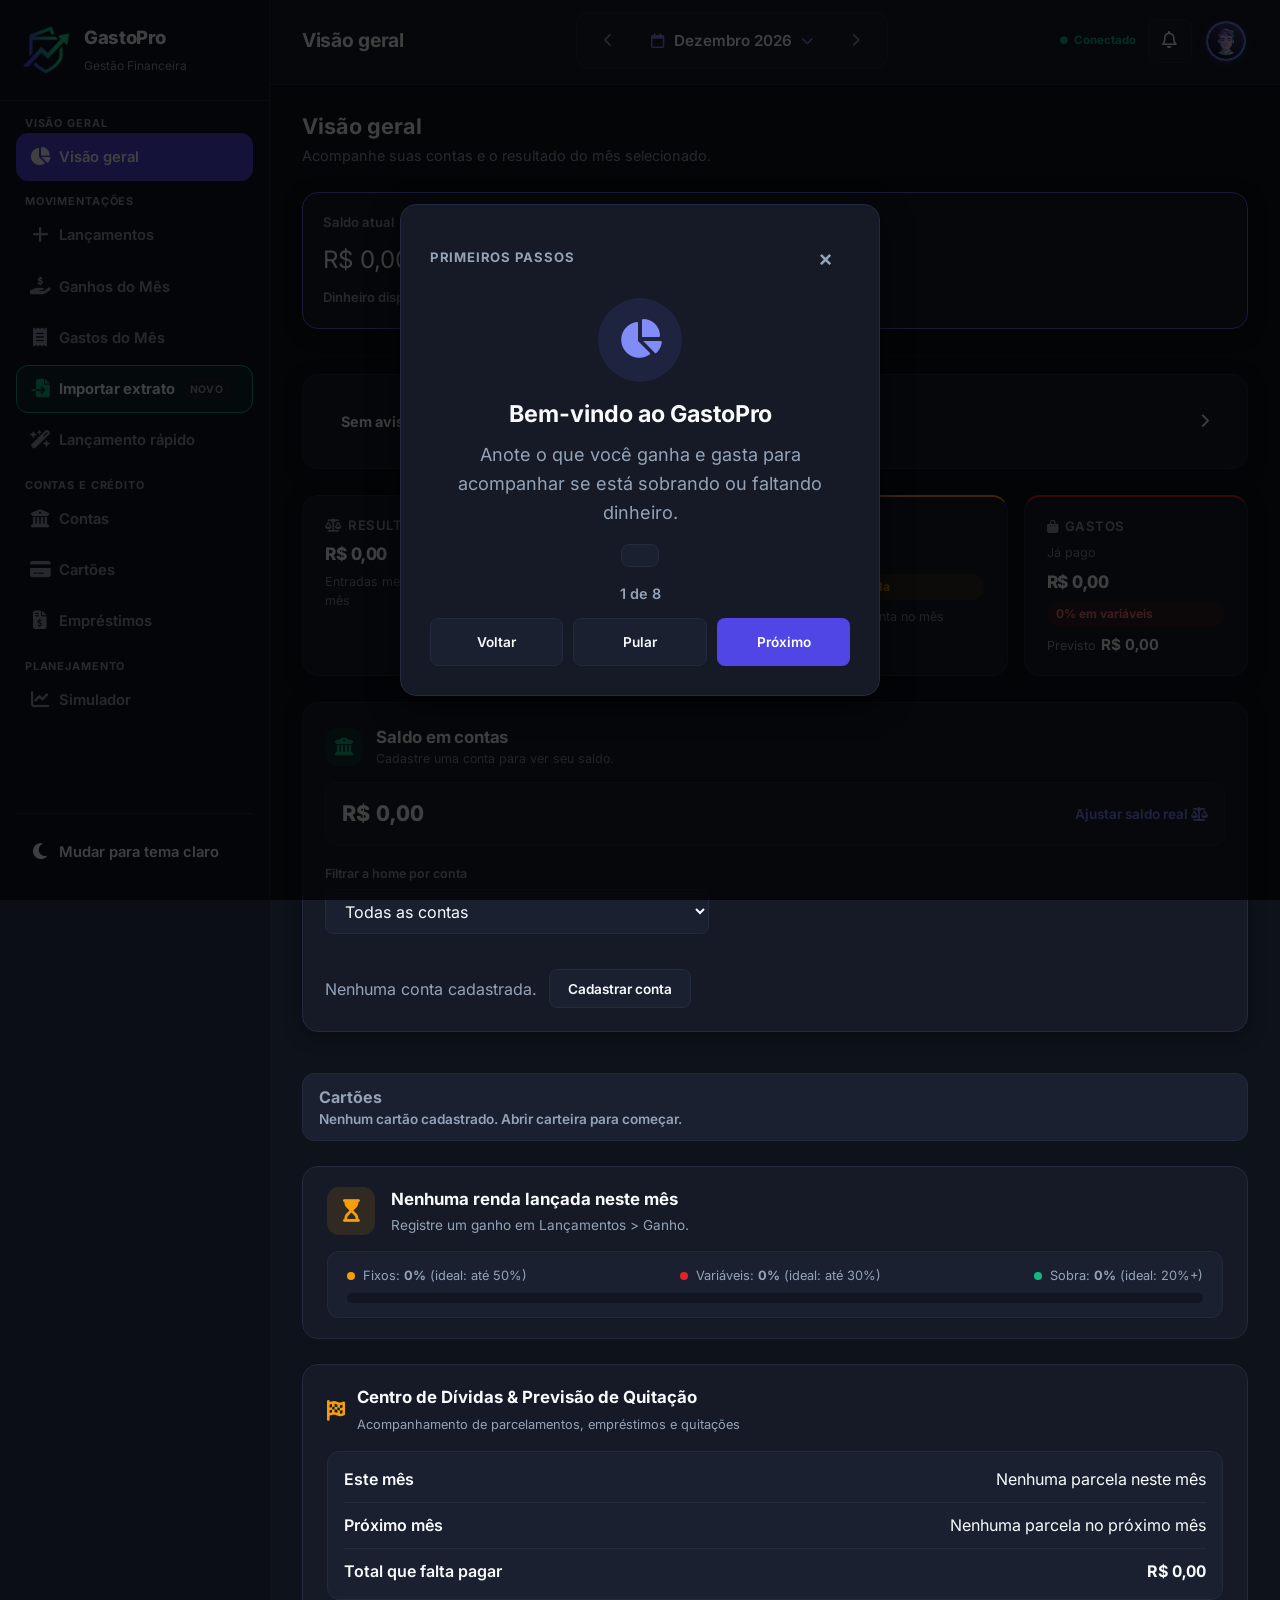
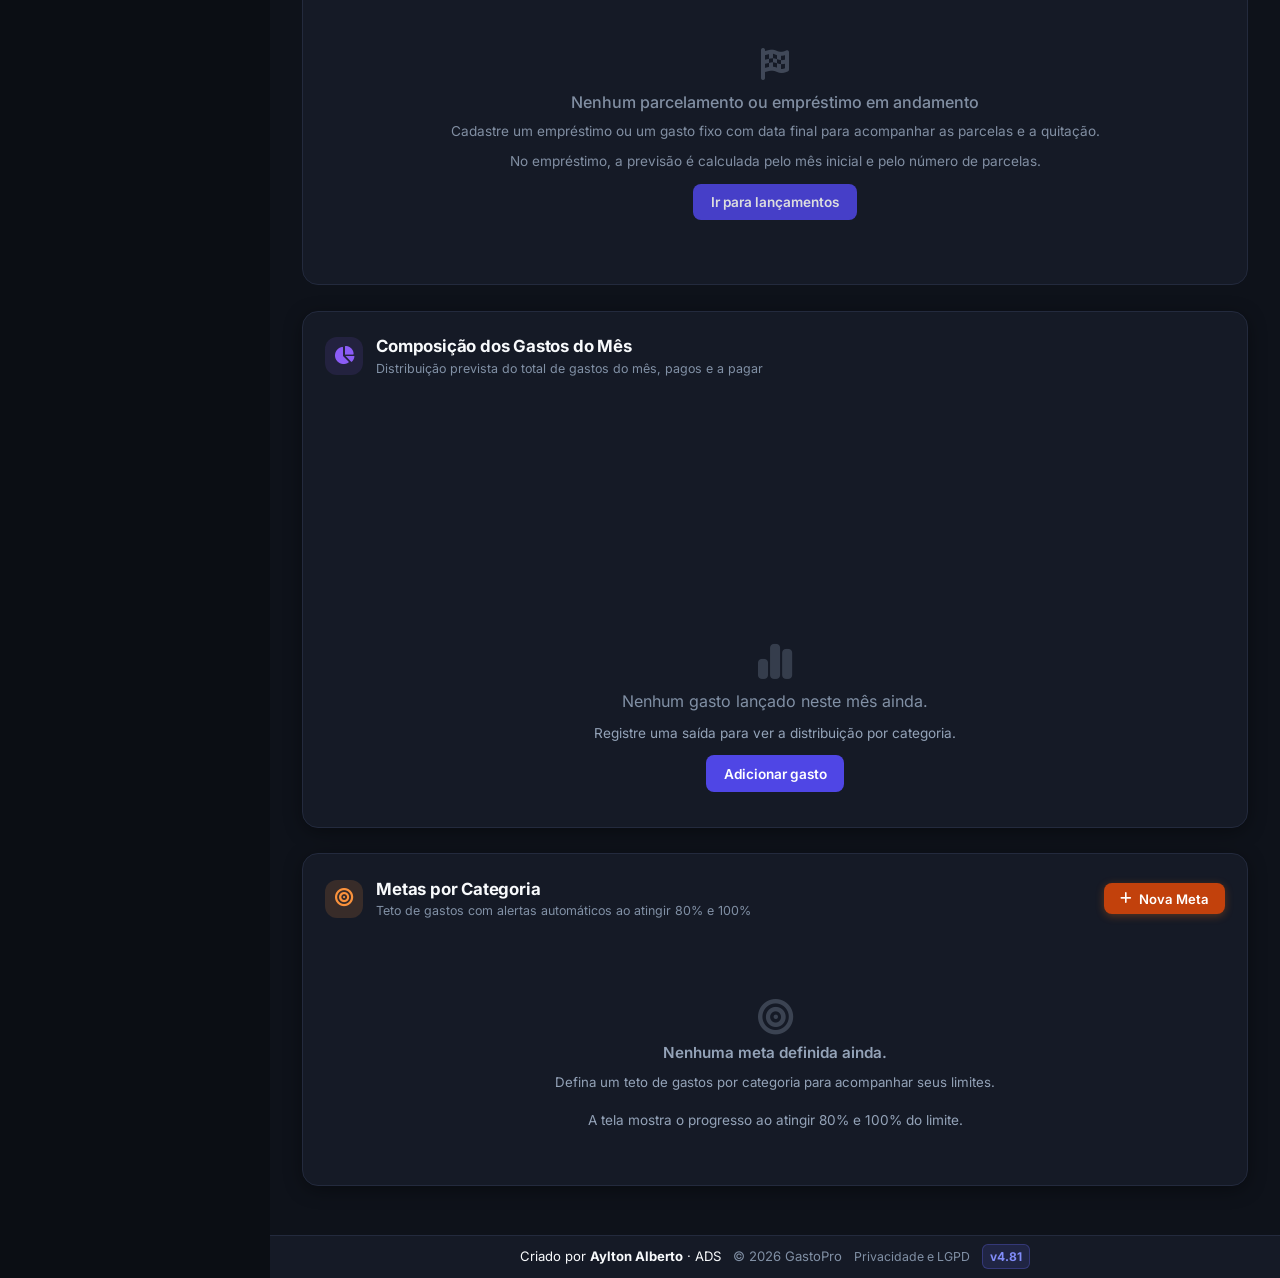
==== commit c93a26d4: "feat: melhorias de interface, correcao do toast e expansao dos testes - Corrige container #toast com" ====
--- a/index.html
+++ b/index.html
@@ -84,7 +84,7 @@
             <button class="nav-item" data-view="expenses" id="navExpenses">
               <i class="fa-solid fa-receipt"></i>
               <span>Gastos do Mês</span>
-              <span class="nav-badge" id="sidebarExpenseCount"></span>
+              <span class="nav-badge" id="sidebarExpenseCount" hidden></span>
             </button>
             <button class="nav-item nav-item-import" id="sidebarImportBtn" title="Importar extrato ou nota fiscal">
               <i class="fa-solid fa-file-import"></i>
@@ -108,7 +108,7 @@
               <span>Cartões</span>
             </button>
             <button class="nav-item" data-view="loans" id="navLoans">
-              <i class="fa-solid fa-hand-holding-dollar"></i>
+              <i class="fa-solid fa-file-invoice-dollar"></i>
               <span>Empréstimos</span>
             </button>
           </section>
@@ -148,7 +148,7 @@
           <button class="menu-toggle-btn" id="menuToggleBtn" title="Alternar Menu" aria-label="Abrir menu de navegação" aria-expanded="false">
             <i class="fa-solid fa-bars"></i>
           </button>
-          <h1 class="view-title" id="currentViewTitle">Dashboard Geral</h1>
+          <h1 class="view-title" id="currentViewTitle">Visão geral</h1>
         </div>
 
         <button type="button" class="mobile-brand" data-goto="dashboard" aria-label="GastoPro — início">
@@ -240,8 +240,8 @@
           <i class="fa-solid fa-credit-card" aria-hidden="true"></i><span>Cartões</span>
         </button>
         <button type="button" class="mobile-bottom-nav-item" data-action="mobile-nav"
-          data-destination="goals" aria-label="Metas">
-          <i class="fa-solid fa-bullseye" aria-hidden="true"></i><span>Metas</span>
+          data-destination="simulator" aria-label="Simulador">
+          <i class="fa-solid fa-chart-line" aria-hidden="true"></i><span>Simulador</span>
         </button>
         <button type="button" class="mobile-bottom-nav-item" data-action="mobile-nav"
           data-destination="more" aria-label="Mais opções">
--- a/css/style.css
+++ b/css/style.css
@@ -4490,7 +4490,9 @@
   box-shadow: var(--shadow-lg);
   transform: translateY(100px);
   opacity: 0;
-  transition: all 0.3s cubic-bezier(0.16, 1, 0.3, 1);
+  visibility: hidden;
+  pointer-events: none;
+  transition: opacity 0.3s cubic-bezier(0.16, 1, 0.3, 1), transform 0.3s cubic-bezier(0.16, 1, 0.3, 1), visibility 0.3s;
   z-index: var(--layer-toast);
   display: flex;
   align-items: center;
@@ -4508,6 +4510,8 @@
 .toast.show {
   transform: translateY(0);
   opacity: 1;
+  visibility: visible;
+  pointer-events: auto;
 }
 
 .back-to-top-btn {
@@ -10095,3 +10099,366 @@
     white-space: nowrap;
   }
 }
+
+/* ================================================================
+   MELHORIAS DE DESIGN — Adicionadas em 2026-11
+   ================================================================ */
+
+/* ----------------------------------------------------------------
+   SKELETON LOADING — Efeito shimmer para estados de carregamento
+   ---------------------------------------------------------------- */
+@keyframes skeleton-shimmer {
+  0%   { background-position: -400px 0; }
+  100% { background-position: 400px 0; }
+}
+
+.skeleton {
+  display: inline-block;
+  border-radius: var(--radius-sm);
+  background: linear-gradient(
+    90deg,
+    var(--bg-card) 25%,
+    var(--bg-card-hover) 50%,
+    var(--bg-card) 75%
+  );
+  background-size: 800px 100%;
+  animation: skeleton-shimmer 1.4s ease-in-out infinite;
+  color: transparent !important;
+  pointer-events: none;
+  user-select: none;
+}
+
+.skeleton-text  { height: 1em; width: 100%; border-radius: 4px; }
+.skeleton-text.w-50 { width: 50%; }
+.skeleton-text.w-70 { width: 70%; }
+.skeleton-text.w-30 { width: 30%; }
+.skeleton-value { height: 2em; width: 70%; border-radius: 4px; }
+.skeleton-card  { height: 90px; width: 100%; border-radius: var(--radius-md); }
+.skeleton-row   { height: 56px; width: 100%; border-radius: var(--radius-sm); }
+
+/* ----------------------------------------------------------------
+   EMPTY STATE — Visual aprimorado para listas sem dados
+   ---------------------------------------------------------------- */
+.empty-state {
+  text-align: center;
+  padding: 3rem 1.5rem;
+  color: var(--text-dim);
+  font-size: 0.9rem;
+  border: 1.5px dashed var(--border);
+  border-radius: var(--radius-lg);
+  background: linear-gradient(
+    135deg,
+    rgba(var(--primary-rgb), 0.02),
+    transparent 60%
+  );
+  transition: border-color 0.2s;
+}
+
+.empty-state:hover {
+  border-color: rgba(var(--primary-rgb), 0.3);
+}
+
+.empty-state-icon {
+  display: flex;
+  align-items: center;
+  justify-content: center;
+  width: 56px;
+  height: 56px;
+  margin: 0 auto 1rem;
+  border-radius: 50%;
+  background: var(--bg-card-hover);
+  font-size: 1.5rem;
+  color: var(--text-muted);
+}
+
+.empty-state h3 {
+  font-size: 1rem;
+  font-weight: 700;
+  color: var(--text-muted);
+  margin-bottom: 0.4rem;
+}
+
+.empty-state p {
+  line-height: 1.55;
+  max-width: 300px;
+  margin: 0 auto;
+}
+
+/* ----------------------------------------------------------------
+   SCROLL SUAVE GLOBAL
+   ---------------------------------------------------------------- */
+html {
+  scroll-behavior: smooth;
+}
+
+/* ----------------------------------------------------------------
+   FOCUS VISIBLE GLOBAL — garante foco acessível em todos elementos
+   ---------------------------------------------------------------- */
+:focus-visible {
+  outline: 2px solid var(--border-focus);
+  outline-offset: 2px;
+}
+
+/* Remove outline para mouse mas mantém para teclado */
+:focus:not(:focus-visible) {
+  outline: none;
+}
+
+/* ----------------------------------------------------------------
+   SCROLL FINO — aparência do scrollbar em desktop
+   ---------------------------------------------------------------- */
+::-webkit-scrollbar {
+  width: 6px;
+  height: 6px;
+}
+
+::-webkit-scrollbar-track {
+  background: transparent;
+}
+
+::-webkit-scrollbar-thumb {
+  background: var(--border);
+  border-radius: 999px;
+}
+
+::-webkit-scrollbar-thumb:hover {
+  background: var(--text-dim);
+}
+
+/* Firefox */
+* {
+  scrollbar-width: thin;
+  scrollbar-color: var(--border) transparent;
+}
+
+/* ----------------------------------------------------------------
+   SELEÇÃO DE TEXTO
+   ---------------------------------------------------------------- */
+::selection {
+  background: rgba(var(--primary-rgb), 0.25);
+  color: var(--text-main);
+}
+
+/* ----------------------------------------------------------------
+   MELHORIAS DE TRANSIÇÃO — cards, botões, itens de lista
+   ---------------------------------------------------------------- */
+.manage-item-card,
+.transaction-item-card,
+.account-balance-link,
+.dashboard-card-summary,
+.nav-item {
+  transition:
+    background-color 0.2s ease,
+    border-color 0.2s ease,
+    box-shadow 0.2s ease,
+    transform 0.15s ease;
+}
+
+.manage-item-card:hover,
+.transaction-item-card:hover {
+  transform: translateY(-1px);
+  box-shadow: var(--shadow);
+}
+
+/* ----------------------------------------------------------------
+   HOVER SUAVE NOS CARDS DE CONTA/DASHBOARD
+   ---------------------------------------------------------------- */
+.account-balance-link:hover,
+.dashboard-card-summary:hover {
+  border-color: rgba(var(--primary-rgb), 0.35);
+  background: var(--bg-card-hover);
+}
+
+/* ----------------------------------------------------------------
+   BARRA DE PROGRESSO — transição suave
+   ---------------------------------------------------------------- */
+.progress-bar-fill,
+[class*="progress-bar"] {
+  transition: width 0.6s cubic-bezier(0.4, 0, 0.2, 1);
+}
+
+/* ----------------------------------------------------------------
+   TOAST DE FEEDBACK — entrada animada (apenas quando ativo .show)
+   ---------------------------------------------------------------- */
+@keyframes toast-in {
+  from {
+    opacity: 0;
+    transform: translateY(1.5rem) scale(0.96);
+  }
+  to {
+    opacity: 1;
+    transform: translateY(0) scale(1);
+  }
+}
+
+.toast.show {
+  animation: toast-in 0.25s cubic-bezier(0.16, 1, 0.3, 1) forwards;
+}
+
+/* ----------------------------------------------------------------
+   ANIMAÇÃO DE ENTRADA PARA MODAIS (apenas quando overlay ativo)
+   ---------------------------------------------------------------- */
+@keyframes modal-in {
+  from {
+    opacity: 0;
+    transform: scale(0.97) translateY(8px);
+  }
+  to {
+    opacity: 1;
+    transform: scale(1) translateY(0);
+  }
+}
+
+.modal-overlay.active .modal-content {
+  animation: modal-in 0.25s cubic-bezier(0.16, 1, 0.3, 1) forwards;
+}
+
+/* ----------------------------------------------------------------
+   BADGES DE CATEGORIA — tags de tipo de lançamento
+   ---------------------------------------------------------------- */
+.category-badge {
+  display: inline-flex;
+  align-items: center;
+  gap: 0.3rem;
+  padding: 0.2rem 0.6rem;
+  border-radius: 999px;
+  font-size: 0.72rem;
+  font-weight: 700;
+  letter-spacing: 0.01em;
+  white-space: nowrap;
+}
+
+.category-badge.income  { background: var(--success-bg); color: var(--success); }
+.category-badge.expense { background: var(--danger-bg);  color: var(--danger-text); }
+.category-badge.fixed   { background: var(--warning-bg); color: var(--warning); }
+.category-badge.card    { background: var(--primary-bg); color: var(--primary-text); }
+
+/* ----------------------------------------------------------------
+   STATUS BADGE — pago / pendente / atrasado
+   ---------------------------------------------------------------- */
+.status-badge {
+  display: inline-flex;
+  align-items: center;
+  gap: 0.25rem;
+  padding: 0.15rem 0.5rem;
+  border-radius: 999px;
+  font-size: 0.7rem;
+  font-weight: 700;
+}
+
+.status-badge.paid     { background: var(--success-bg); color: var(--success); }
+.status-badge.pending  { background: var(--warning-bg); color: var(--warning); }
+.status-badge.overdue  { background: var(--danger-bg);  color: var(--danger-text); }
+
+/* ----------------------------------------------------------------
+   MELHORIAS DE FORMULÁRIO — input focus mais pronunciado
+   ---------------------------------------------------------------- */
+input:focus,
+select:focus,
+textarea:focus {
+  outline: none;
+  border-color: var(--border-focus) !important;
+  box-shadow: 0 0 0 3px rgba(var(--primary-rgb), 0.15);
+}
+
+/* Campo com erro */
+input.is-invalid,
+select.is-invalid,
+textarea.is-invalid {
+  border-color: var(--danger) !important;
+  box-shadow: 0 0 0 3px rgba(var(--danger-rgb), 0.15);
+}
+
+/* Campo válido */
+input.is-valid,
+select.is-valid,
+textarea.is-valid {
+  border-color: var(--success) !important;
+  box-shadow: 0 0 0 3px rgba(var(--success-rgb), 0.1);
+}
+
+/* Mensagem de erro inline */
+.field-error {
+  display: block;
+  margin-top: 0.3rem;
+  font-size: 0.75rem;
+  color: var(--danger-text);
+  font-weight: 500;
+}
+
+[data-theme="light"] .field-error {
+  color: var(--danger);
+}
+
+/* ----------------------------------------------------------------
+   MÉDIA DE IMPRESSÃO — relatórios
+   ---------------------------------------------------------------- */
+@media print {
+  /* Oculta elementos de navegação e UI */
+  .sidebar,
+  .mobile-bottom-nav,
+  .topbar,
+  .profile-drawer,
+  .profile-drawer-overlay,
+  .notifications-panel,
+  .onboarding-modal,
+  [class*="modal"],
+  [class*="toast"],
+  .btn-add,
+  .skip-link,
+  .theme-toggle-btn,
+  .user-avatar-btn,
+  .import-trigger,
+  .wizard-trigger,
+  [class*="close-btn"] {
+    display: none !important;
+  }
+
+  /* Ajusta o layout para impressão */
+  .main-content {
+    margin-left: 0 !important;
+    padding: 0 !important;
+  }
+
+  .app-shell {
+    display: block !important;
+  }
+
+  /* Fundo branco e texto preto para impressão */
+  body,
+  .app-shell,
+  .main-content,
+  [class*="card"],
+  [class*="bg-"] {
+    background: #fff !important;
+    color: #111 !important;
+    box-shadow: none !important;
+  }
+
+  /* Bordas visíveis */
+  [class*="card"],
+  [class*="border"] {
+    border-color: #ccc !important;
+  }
+
+  /* Quebras de página inteligentes */
+  .view-section,
+  [class*="section-"] {
+    break-inside: avoid;
+  }
+
+  h2, h3 {
+    break-after: avoid;
+  }
+
+  /* Links visíveis */
+  a[href]::after {
+    content: none;
+  }
+
+  /* Tamanho de fonte adequado */
+  body {
+    font-size: 12pt;
+    line-height: 1.4;
+  }
+}
